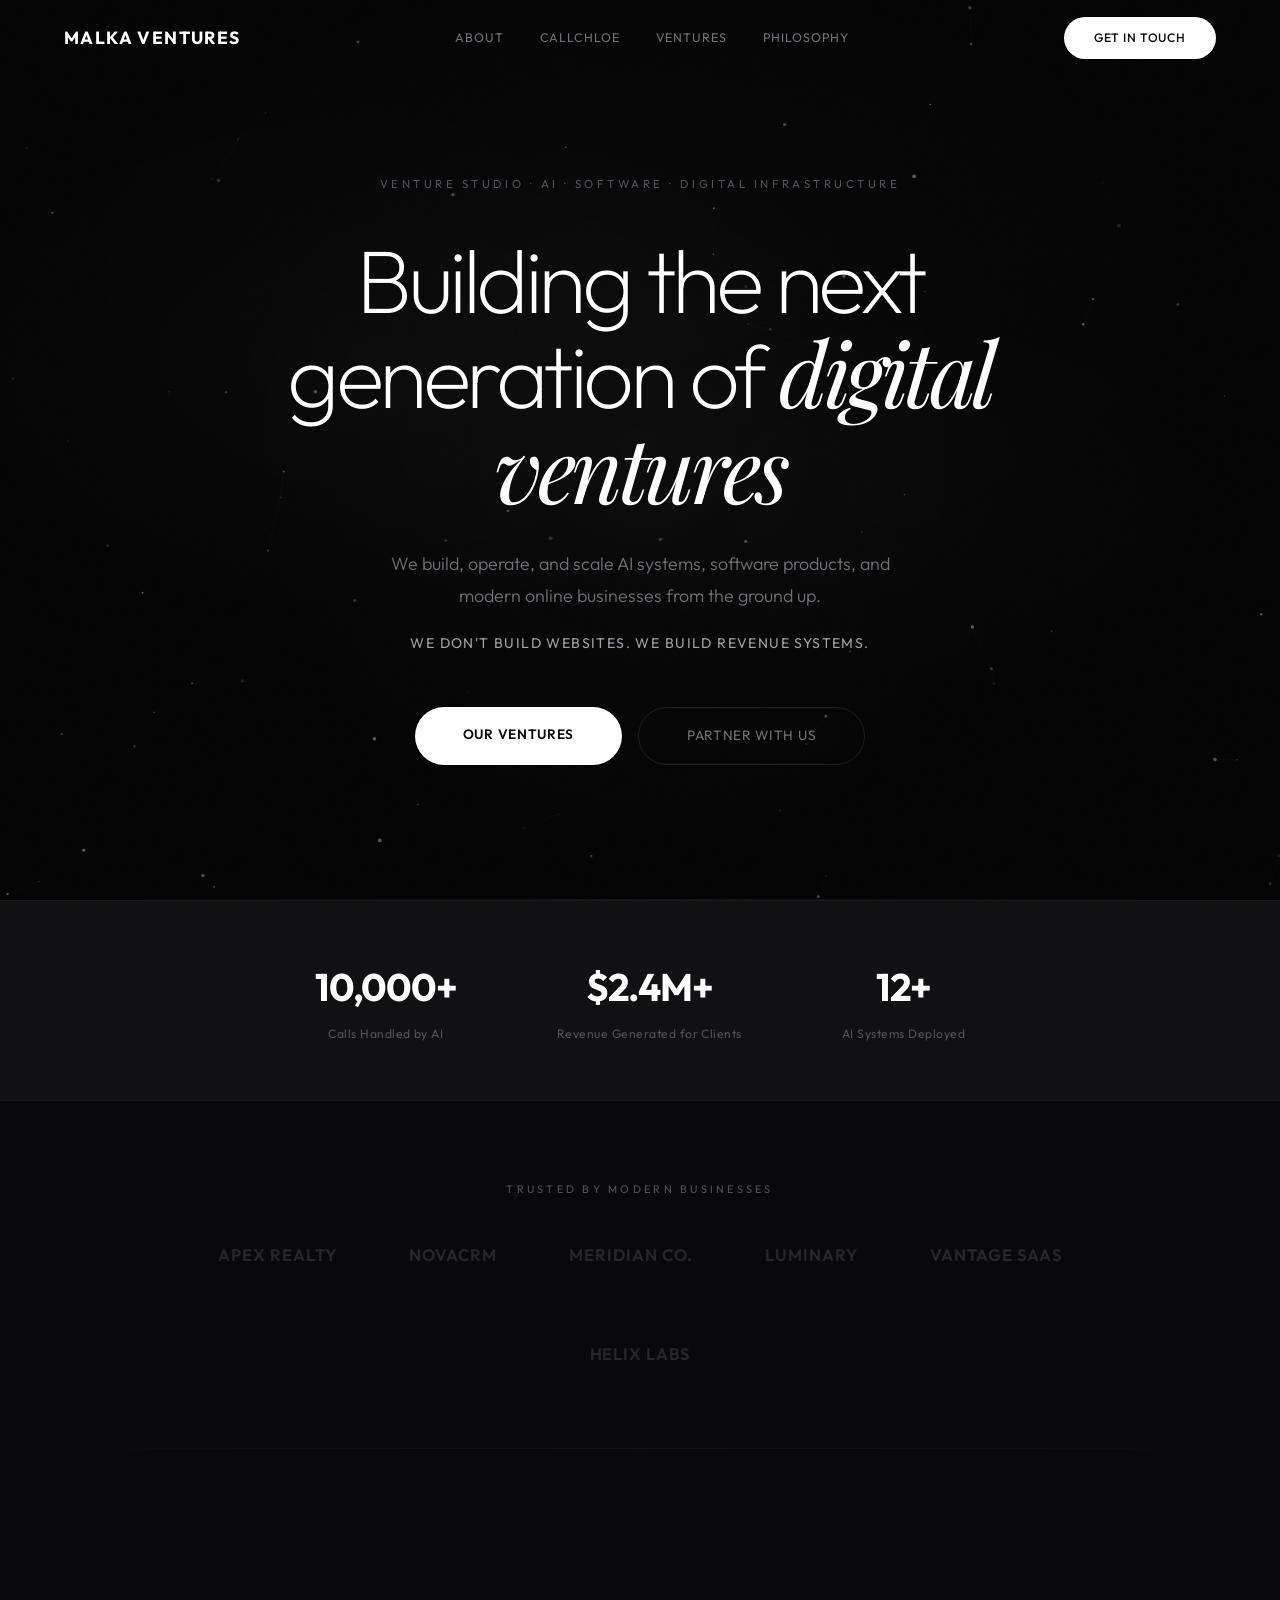
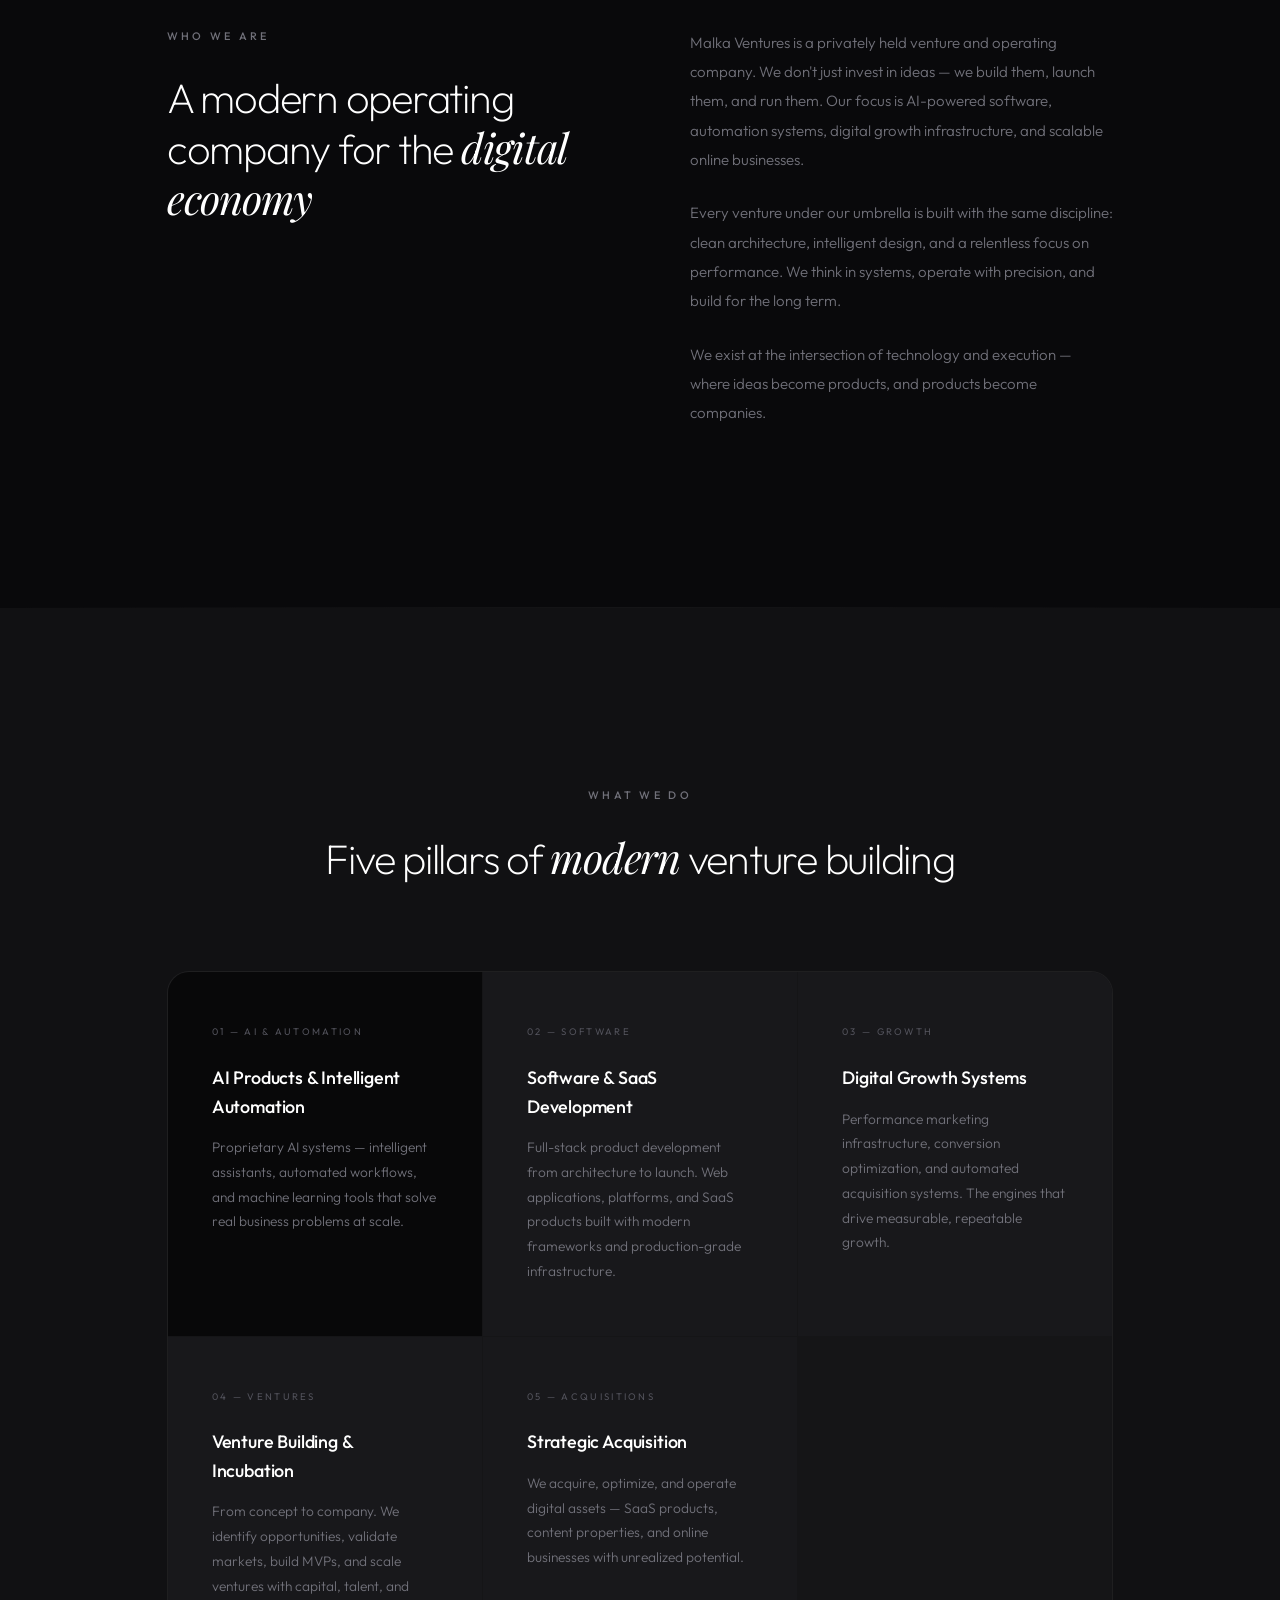
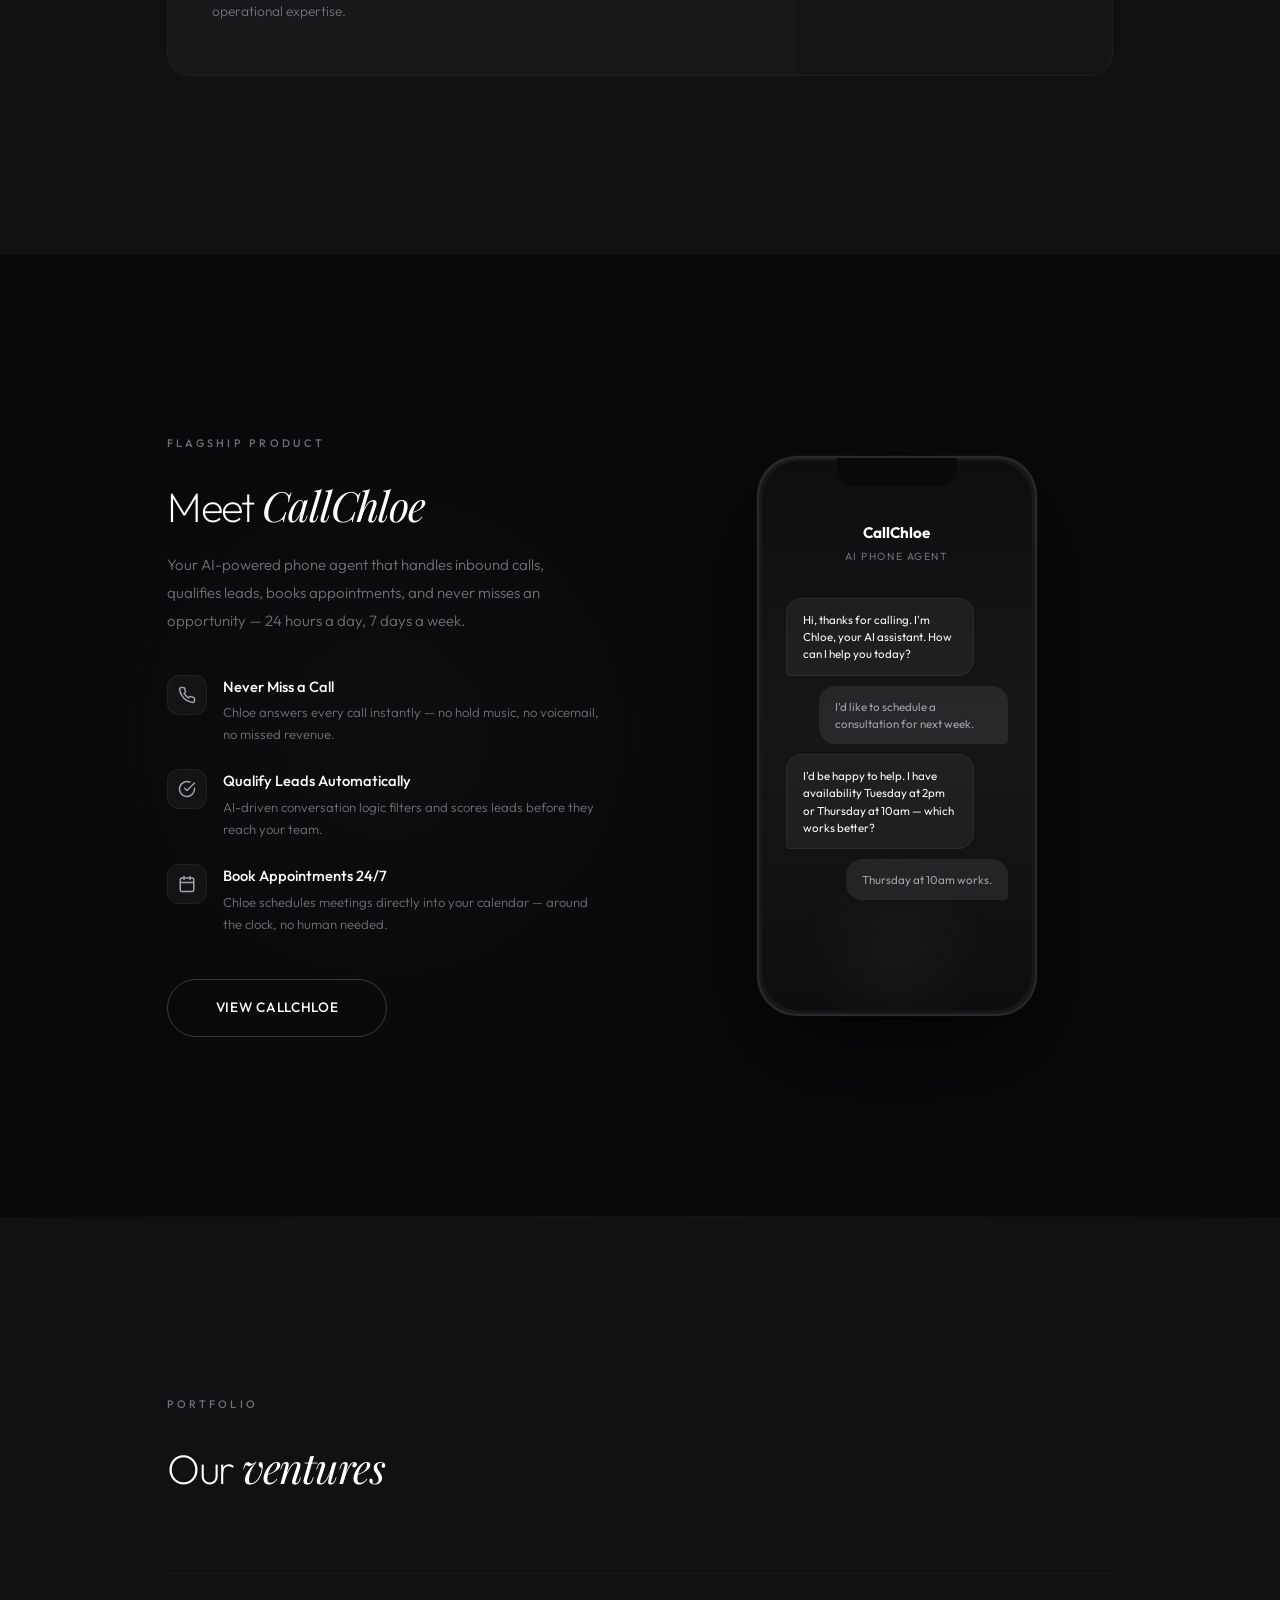
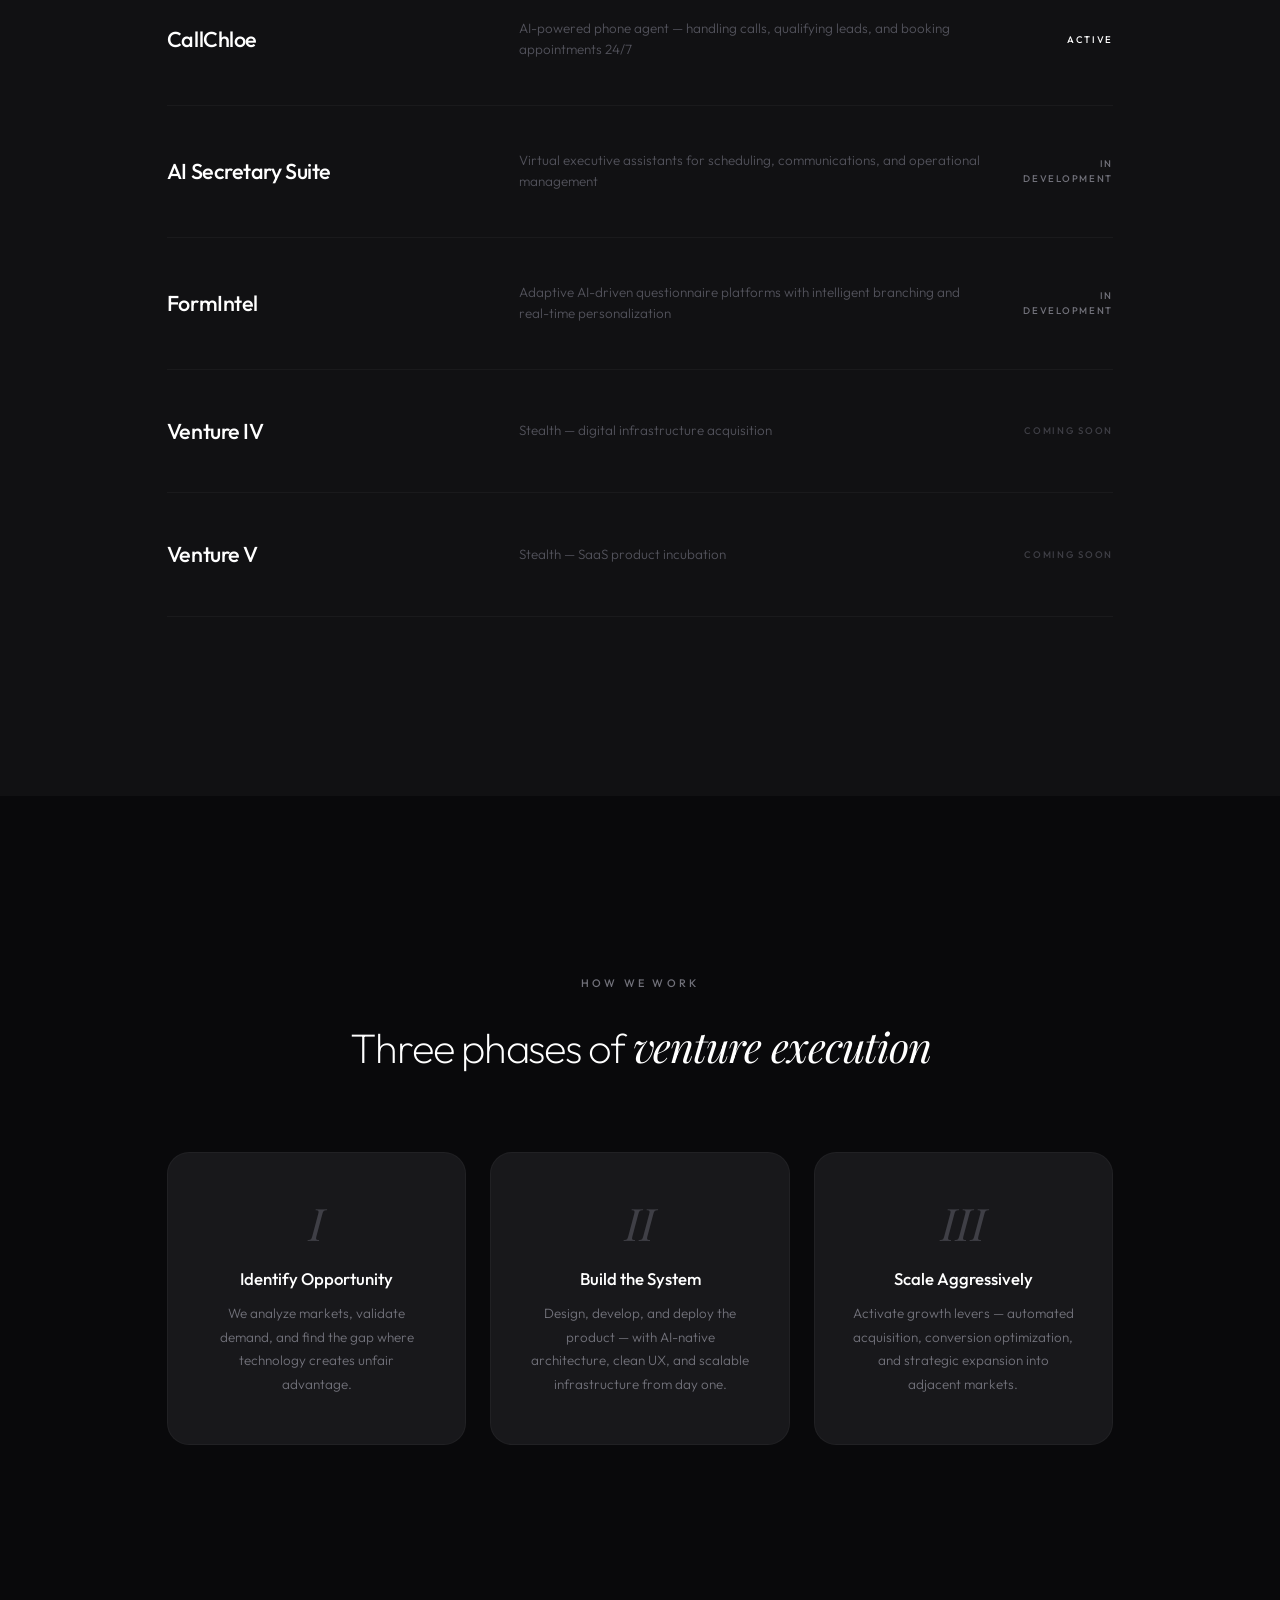
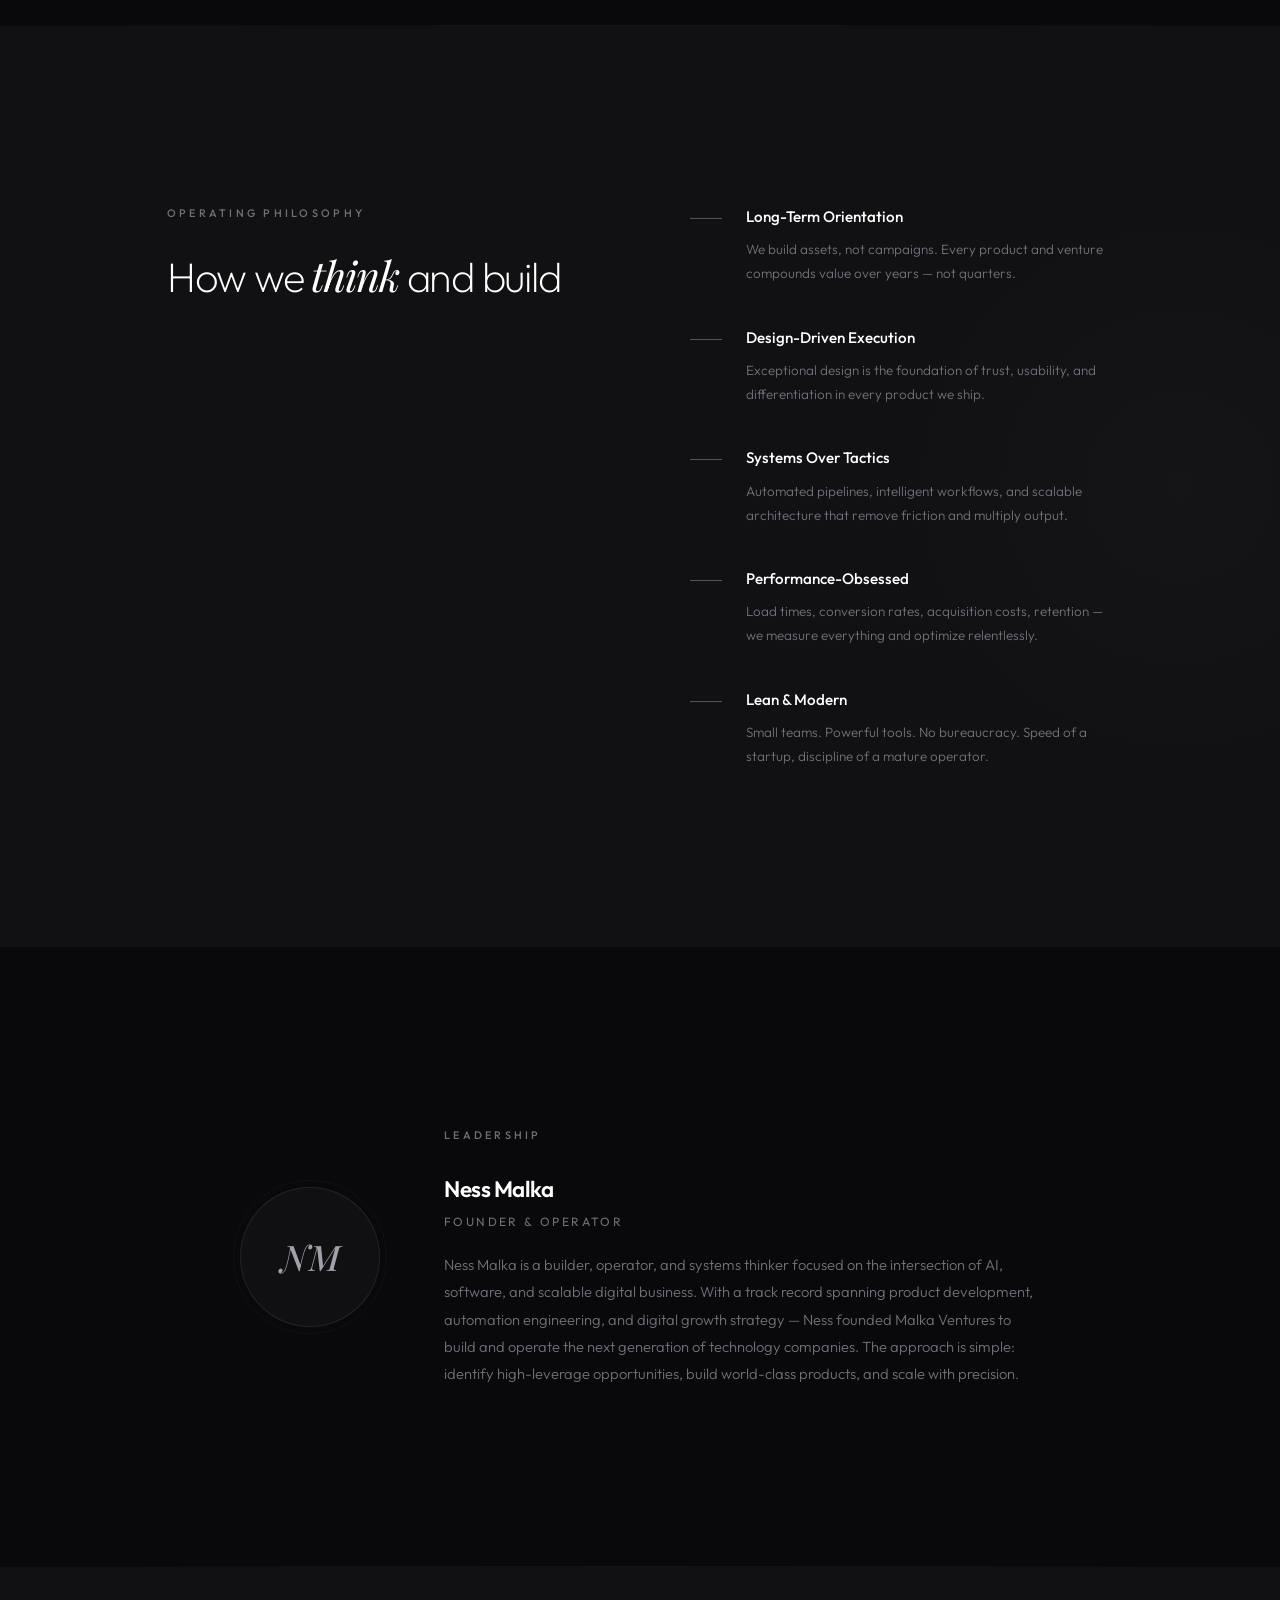
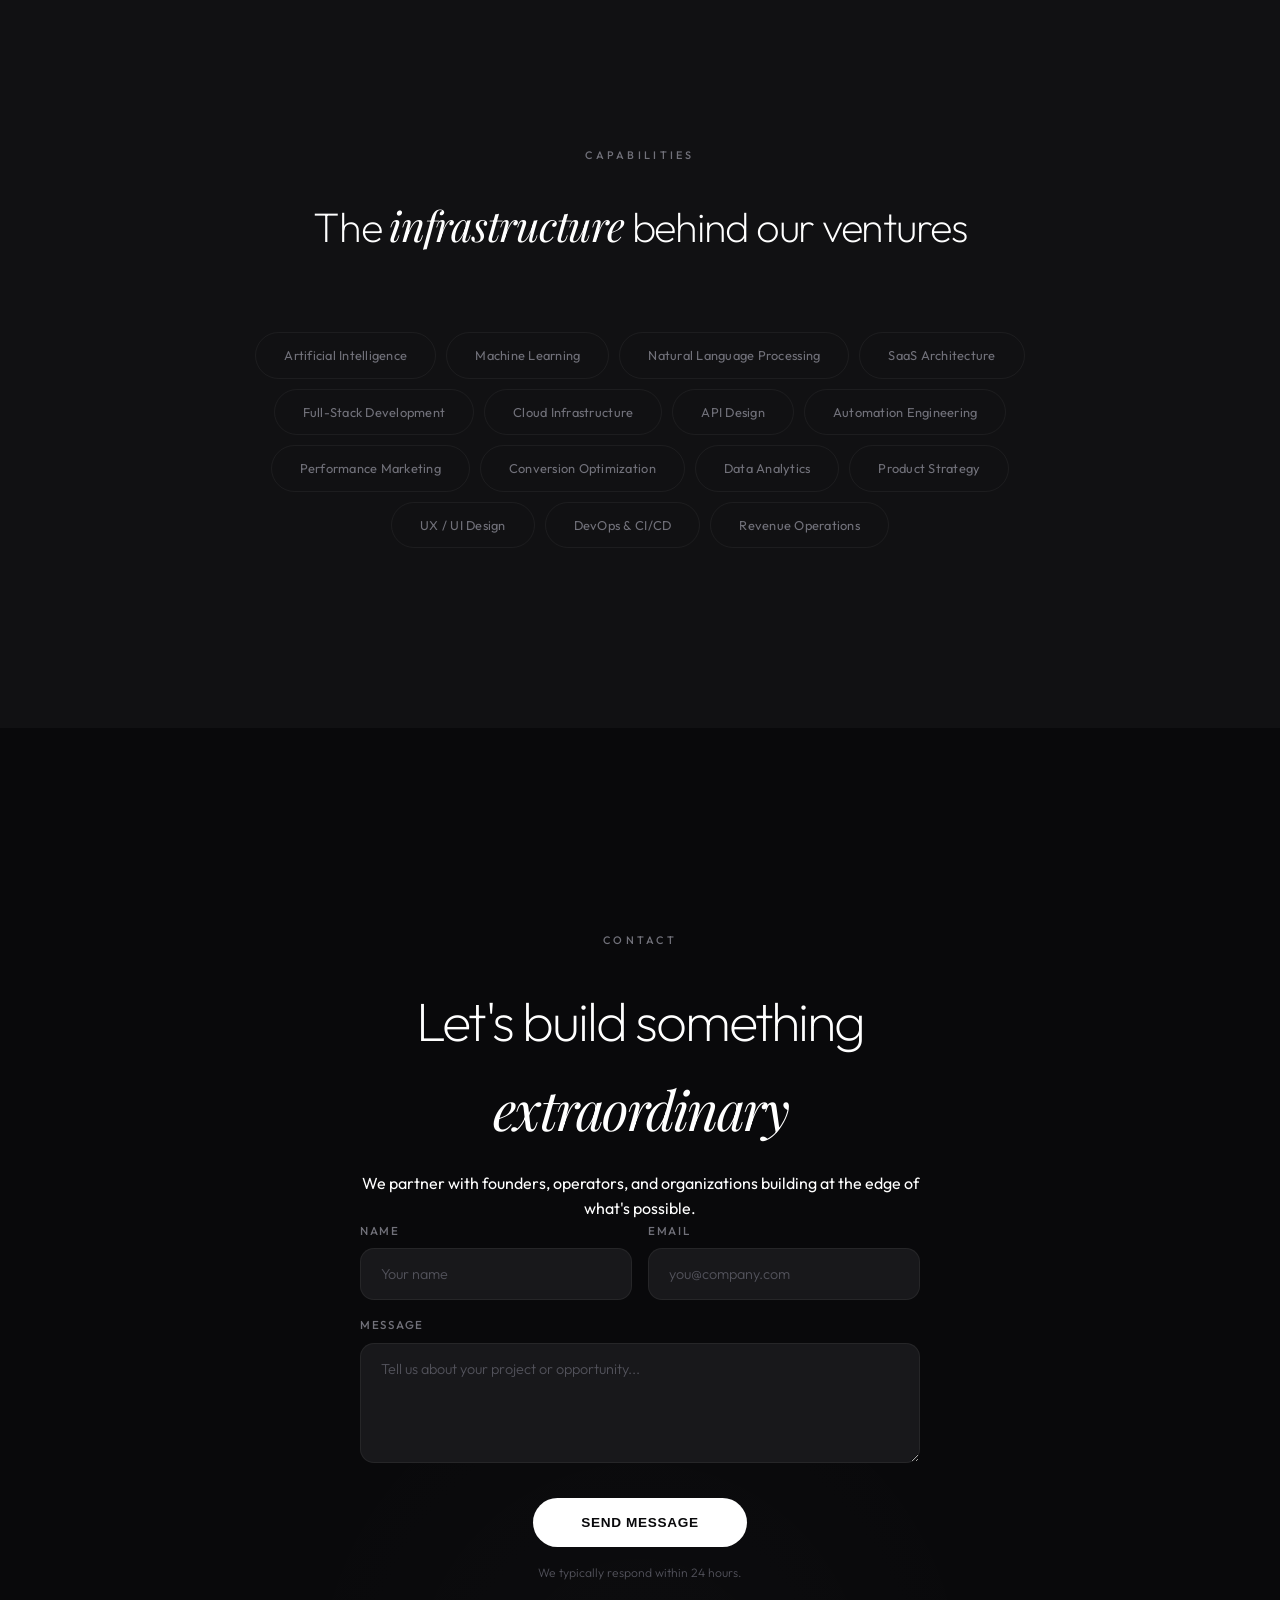
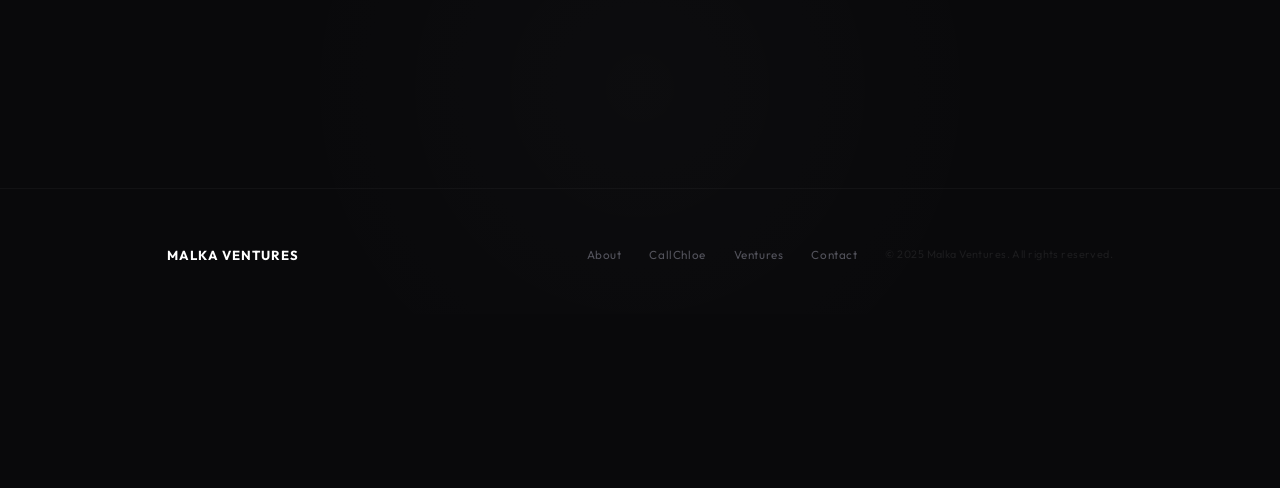
==== index.html @ c4dfe661 "add AI/Automation card background image" ====
<!DOCTYPE html>
<html lang="en">
<head>
<meta charset="UTF-8">
<meta name="viewport" content="width=device-width, initial-scale=1.0">
<title>Malka Ventures — Building the Future of Digital Business</title>
<meta name="description" content="Malka Ventures builds, operates, and scales AI systems, software products, and modern digital ventures.">
<link rel="preconnect" href="https://fonts.googleapis.com">
<link rel="preconnect" href="https://fonts.gstatic.com" crossorigin>
<link href="https://fonts.googleapis.com/css2?family=Outfit:wght@200;300;400;500;600;700;800&family=Playfair+Display:ital,wght@0,400;0,500;0,600;0,700;1,400;1,500&display=swap" rel="stylesheet">
<style>
*,*::before,*::after{margin:0;padding:0;box-sizing:border-box}
:root{
  --white:#ffffff;--off:#f7f7f8;--gray1:#e4e4e7;--gray2:#a1a1aa;
  --gray3:#71717a;--gray4:#52525b;--gray5:#3f3f46;--gray6:#27272a;
  --dark:#18181b;--deep:#111113;--black:#09090b;
  --sans:'Outfit',system-ui,sans-serif;--serif:'Playfair Display',Georgia,serif;
  --ease:cubic-bezier(.22,1,.36,1);
}
html{scroll-behavior:smooth;overflow-x:hidden}
body{background:var(--black);color:var(--white);font-family:var(--sans);line-height:1.6;-webkit-font-smoothing:antialiased;overflow-x:hidden}
::selection{background:var(--white);color:var(--black)}
body::after{content:'';position:fixed;inset:0;z-index:9999;pointer-events:none;opacity:.015;mix-blend-mode:overlay;background-image:url("data:image/svg+xml,%3Csvg viewBox='0 0 512 512' xmlns='http://www.w3.org/2000/svg'%3E%3Cfilter id='n'%3E%3CfeTurbulence type='fractalNoise' baseFrequency='.65' numOctaves='5' stitchTiles='stitch'/%3E%3C/filter%3E%3Crect width='100%25' height='100%25' filter='url(%23n)'/%3E%3C/svg%3E");background-size:256px}

/* ═══════════ NAV ═══════════ */
nav{position:fixed;top:0;left:0;right:0;z-index:1000;padding:0 clamp(24px,5vw,80px);height:76px;display:flex;align-items:center;justify-content:space-between;transition:all .5s var(--ease)}
nav.scrolled{background:rgba(9,9,11,.92);backdrop-filter:blur(48px) saturate(1.5);border-bottom:1px solid rgba(255,255,255,.04)}
.nav-logo{font-weight:700;font-size:1.1rem;letter-spacing:.08em;text-transform:uppercase;color:var(--white);text-decoration:none;transition:opacity .3s}
.nav-logo:hover{opacity:.6}
.nav-links{display:flex;align-items:center;gap:36px}
.nav-links a{font-size:.78rem;font-weight:400;letter-spacing:.07em;text-transform:uppercase;color:var(--gray3);text-decoration:none;transition:color .3s}
.nav-links a:hover{color:var(--white)}
.nav-cta{font-size:.76rem;font-weight:500;letter-spacing:.07em;text-transform:uppercase;color:var(--black);background:var(--white);padding:11px 30px;border-radius:100px;text-decoration:none;transition:all .4s var(--ease)}
.nav-cta:hover{background:var(--gray1);transform:translateY(-1px);box-shadow:0 8px 30px rgba(255,255,255,.06)}
@media(max-width:768px){.nav-links{display:none}nav{padding:0 20px;height:64px}}

/* ═══════════ SCROLL REVEAL ═══════════ */
.sr{opacity:0;transform:translateY(52px) scale(.97);transition:opacity .9s var(--ease),transform .9s var(--ease)}
.sr.v{opacity:1;transform:translateY(0) scale(1)}
.sr-d1{transition-delay:.1s}.sr-d2{transition-delay:.2s}.sr-d3{transition-delay:.3s}.sr-d4{transition-delay:.4s}.sr-d5{transition-delay:.5s}

/* ═══════════ SHARED ═══════════ */
.s-label{font-size:.68rem;font-weight:500;letter-spacing:.3em;text-transform:uppercase;color:var(--gray3);margin-bottom:28px}
.s-title{font-weight:200;font-size:clamp(1.7rem,3.4vw,2.6rem);letter-spacing:-.03em;line-height:1.18;color:var(--white)}
.s-title em{font-family:var(--serif);font-style:italic;font-weight:400}
.divider{width:100%;height:1px;background:linear-gradient(90deg,transparent,rgba(255,255,255,.05) 50%,transparent)}
.container{max-width:1100px;margin:0 auto;padding:0 clamp(24px,6vw,80px)}
.bg-deep{background:var(--deep)}

/* ═══════════ BUTTONS ═══════════ */
.btn-w{display:inline-block;padding:17px 48px;border-radius:100px;background:var(--white);color:var(--black);font-size:.85rem;font-weight:600;letter-spacing:.05em;text-transform:uppercase;text-decoration:none;border:none;cursor:pointer;transition:all .4s var(--ease)}
.btn-w:hover{background:var(--gray1);transform:translateY(-2px);box-shadow:0 20px 60px rgba(255,255,255,.07)}
.btn-g{display:inline-block;padding:17px 48px;border-radius:100px;background:transparent;color:var(--gray3);font-size:.85rem;font-weight:400;letter-spacing:.05em;text-transform:uppercase;text-decoration:none;border:1px solid rgba(255,255,255,.1);cursor:pointer;transition:all .4s var(--ease)}
.btn-g:hover{color:var(--white);border-color:rgba(255,255,255,.25)}
.btn-outline{display:inline-block;padding:17px 48px;border-radius:100px;background:transparent;color:var(--white);font-size:.85rem;font-weight:500;letter-spacing:.05em;text-transform:uppercase;text-decoration:none;border:1px solid rgba(255,255,255,.2);cursor:pointer;transition:all .4s var(--ease)}
.btn-outline:hover{background:var(--white);color:var(--black);transform:translateY(-2px);box-shadow:0 20px 60px rgba(255,255,255,.07)}

/* ═══════════════════════════════════════
   HERO — UPGRADED WITH CANVAS PARTICLES
   ═══════════════════════════════════════ */
.hero{min-height:100vh;display:flex;flex-direction:column;align-items:center;justify-content:center;text-align:center;padding:140px clamp(24px,8vw,120px) 100px;position:relative;overflow:hidden;background:url('https://v3b.fal.media/files/b/0a92be6c/cvcpPqvMQaG1AcqAIWTQj_03qekLjo.png') center/cover no-repeat}
.hero::before{content:'';position:absolute;inset:0;background:rgba(0,0,0,.55);z-index:0}

/* Particle canvas */
#hero-canvas{position:absolute;inset:0;z-index:0;pointer-events:none}

/* Mesh gradient overlay — slow breathing */
.hero-mesh{
  position:absolute;inset:0;z-index:1;pointer-events:none;
  background:
    radial-gradient(ellipse 60% 50% at 30% 40%,rgba(255,255,255,.018),transparent 60%),
    radial-gradient(ellipse 50% 40% at 70% 55%,rgba(255,255,255,.012),transparent 55%),
    radial-gradient(ellipse 80% 60% at 50% 30%,rgba(255,255,255,.008),transparent 70%);
  animation:meshFloat 16s ease-in-out infinite alternate;
}
@keyframes meshFloat{
  0%{opacity:.6;transform:scale(1) translate(0,0)}
  33%{opacity:.9;transform:scale(1.04) translate(10px,-8px)}
  66%{opacity:.7;transform:scale(1.08) translate(-8px,6px)}
  100%{opacity:1;transform:scale(1.06) translate(5px,-12px)}
}

/* Mouse-reactive glow */
.hero-glow{position:absolute;width:900px;height:900px;border-radius:50%;background:radial-gradient(circle,rgba(255,255,255,.025) 0%,transparent 65%);top:50%;left:50%;transform:translate(-50%,-50%);pointer-events:none;z-index:1;animation:breathe 7s ease-in-out infinite}
@keyframes breathe{0%,100%{opacity:.4;transform:translate(-50%,-50%) scale(1)}50%{opacity:.7;transform:translate(-50%,-50%) scale(1.2)}}

/* Geometric rings */
.geo{position:absolute;pointer-events:none;opacity:.025;z-index:1}
.geo-ring{width:450px;height:450px;border-radius:50%;border:1px solid var(--gray4);animation:geoSpin 55s linear infinite}
.geo-ring.sm{width:240px;height:240px;animation-duration:38s;animation-direction:reverse}
@keyframes geoSpin{to{transform:rotate(360deg)}}

/* Horizon line glow */
.hero-horizon{position:absolute;bottom:0;left:0;right:0;height:1px;background:linear-gradient(90deg,transparent 5%,rgba(255,255,255,.04) 30%,rgba(255,255,255,.06) 50%,rgba(255,255,255,.04) 70%,transparent 95%);z-index:2}

/* Content z-index */
.hero-content{position:relative;z-index:3;display:flex;flex-direction:column;align-items:center}

.hero-eyebrow{font-size:.72rem;font-weight:400;letter-spacing:.3em;text-transform:uppercase;color:var(--gray4);margin-bottom:40px;opacity:0;animation:fadeUp 1s var(--ease) .2s forwards}
.hero h1{font-weight:200;font-size:clamp(2.6rem,7vw,5.8rem);letter-spacing:-.05em;line-height:1.02;max-width:920px;color:var(--white);opacity:0;animation:fadeUp 1.2s var(--ease) .4s forwards}
.hero h1 em{font-family:var(--serif);font-style:italic;font-weight:400}
.hero-sub{font-size:clamp(.95rem,1.5vw,1.12rem);font-weight:300;color:var(--gray3);max-width:520px;margin:32px auto 0;line-height:1.8;opacity:0;animation:fadeUp 1s var(--ease) .7s forwards}
.hero-sub2{font-size:clamp(.78rem,1.1vw,.88rem);font-weight:400;letter-spacing:.1em;text-transform:uppercase;color:var(--gray2);margin-top:20px;opacity:0;animation:fadeUp 1s var(--ease) .9s forwards}
.hero-cta-row{display:flex;gap:16px;margin-top:52px;flex-wrap:wrap;justify-content:center;opacity:0;animation:fadeUp 1s var(--ease) 1.1s forwards}
@keyframes fadeUp{from{opacity:0;transform:translateY(30px)}to{opacity:1;transform:translateY(0)}}

/* ═══════════ METRICS ═══════════ */
.metrics{padding:56px 0;border-top:1px solid rgba(255,255,255,.04);border-bottom:1px solid rgba(255,255,255,.04);background:var(--deep)}
.metrics-inner{display:flex;justify-content:center;gap:clamp(40px,8vw,100px);flex-wrap:wrap}
.metric{text-align:center}
.metric-num{font-weight:700;font-size:clamp(1.8rem,3vw,2.6rem);letter-spacing:-.03em;color:var(--white)}
.metric-label{font-size:.76rem;color:var(--gray4);margin-top:6px;font-weight:400;letter-spacing:.04em}

/* ═══════════ SOCIAL PROOF ═══════════ */
.proof{padding:80px 0;text-align:center}
.proof-label{font-size:.68rem;font-weight:400;letter-spacing:.3em;text-transform:uppercase;color:var(--gray4);margin-bottom:44px}
.proof-logos{display:flex;justify-content:center;align-items:center;gap:clamp(32px,6vw,72px);flex-wrap:wrap;opacity:.2}
.proof-logo{font-weight:600;font-size:clamp(.85rem,1.3vw,1.05rem);letter-spacing:.06em;text-transform:uppercase;color:var(--gray2);transition:opacity .3s}
.proof-logo:hover{opacity:.5}

/* ═══════════ ABOUT ═══════════ */
.about{padding:clamp(100px,14vw,180px) 0}
.about-inner{display:grid;grid-template-columns:1fr 1fr;gap:100px;align-items:start}
.about-text{color:var(--gray3);font-size:.94rem;line-height:1.95;font-weight:300}
.about-text p+p{margin-top:24px}
@media(max-width:768px){.about-inner{grid-template-columns:1fr;gap:40px}}

/* ═══════════ WHAT WE DO ═══════════ */
.wwd{padding:clamp(100px,14vw,180px) 0}
.wwd-head{text-align:center;margin-bottom:88px}
.wwd-grid{display:grid;grid-template-columns:repeat(auto-fit,minmax(300px,1fr));gap:1px;background:rgba(255,255,255,.02);border-radius:22px;overflow:hidden;border:1px solid rgba(255,255,255,.04)}
.wwd-card{background:var(--dark);padding:52px 44px;transition:all .5s var(--ease);position:relative;overflow:hidden}
.wwd-ai{background:url('https://v3b.fal.media/files/b/0a92be7b/EJEn7eYVL0uyXOls_D3R0_1SjpLGpF.png') center/cover no-repeat}
.wwd-ai::before{content:'';position:absolute;inset:0;background:rgba(0,0,0,.6);z-index:0}
.wwd-card::after{content:'';position:absolute;top:-50%;left:-50%;width:200%;height:200%;background:radial-gradient(circle,rgba(255,255,255,.02),transparent 60%);opacity:0;transition:opacity .6s;pointer-events:none}
.wwd-card:hover{background:rgba(39,39,42,.8)}
.wwd-card:hover::after{opacity:1}
.wwd-num{font-size:.6rem;font-weight:400;letter-spacing:.24em;color:var(--gray4);text-transform:uppercase;margin-bottom:24px;position:relative;z-index:1}
.wwd-card h3{font-weight:500;font-size:1.12rem;letter-spacing:-.01em;margin-bottom:14px;color:var(--white);position:relative;z-index:1}
.wwd-card p{font-size:.86rem;color:var(--gray3);line-height:1.8;font-weight:300;position:relative;z-index:1}

/* ═══════════ CALLCHLOE ═══════════ */
.chloe{padding:clamp(100px,14vw,180px) 0;position:relative;overflow:hidden}
.chloe-glow{position:absolute;width:800px;height:800px;border-radius:50%;background:radial-gradient(circle,rgba(255,255,255,.02),transparent 65%);top:50%;left:30%;transform:translate(-50%,-50%);pointer-events:none}
.chloe-inner{display:grid;grid-template-columns:1fr 1fr;gap:80px;align-items:center}
.chloe-desc{color:var(--gray3);font-size:.94rem;line-height:1.85;font-weight:300;margin-bottom:40px}
.chloe-benefits{display:flex;flex-direction:column;gap:24px;margin-bottom:44px}
.benefit{display:flex;align-items:flex-start;gap:16px}
.benefit-icon{width:40px;height:40px;border-radius:12px;background:rgba(255,255,255,.04);border:1px solid rgba(255,255,255,.06);display:flex;align-items:center;justify-content:center;flex-shrink:0}
.benefit-icon svg{width:18px;height:18px;stroke:var(--gray2);fill:none;stroke-width:2;stroke-linecap:round;stroke-linejoin:round}
.benefit h4{font-weight:500;font-size:.92rem;color:var(--white);margin-bottom:4px}
.benefit p{font-size:.82rem;color:var(--gray3);font-weight:300;line-height:1.65}

.chloe-mockup{position:relative;display:flex;justify-content:center;z-index:1}
.phone-frame{width:280px;height:560px;border-radius:40px;border:2px solid rgba(255,255,255,.08);background:var(--dark);position:relative;overflow:hidden;box-shadow:0 40px 100px rgba(0,0,0,.6),0 0 0 1px rgba(255,255,255,.03),inset 0 1px 0 rgba(255,255,255,.04)}
.phone-notch{position:absolute;top:0;left:50%;transform:translateX(-50%);width:120px;height:28px;background:var(--black);border-radius:0 0 18px 18px;z-index:10}
.phone-screen{position:absolute;inset:3px;border-radius:38px;background:linear-gradient(180deg,#0e0e11 0%,#161619 50%,#0e0e11 100%);display:flex;flex-direction:column;align-items:center;padding:60px 24px 24px;overflow:hidden}
.phone-header{font-weight:700;font-size:.95rem;color:var(--white);margin-bottom:4px}
.phone-sub{font-size:.65rem;color:var(--gray3);letter-spacing:.15em;text-transform:uppercase;margin-bottom:32px}
.phone-chat{width:100%;display:flex;flex-direction:column;gap:10px}
.chat-bubble{padding:12px 16px;border-radius:16px;font-size:.72rem;line-height:1.5;max-width:85%;animation:chatIn .6s var(--ease) both}
.chat-bubble.ai{background:rgba(255,255,255,.05);border:1px solid rgba(255,255,255,.06);color:var(--off);align-self:flex-start;border-bottom-left-radius:4px}
.chat-bubble.user{background:rgba(255,255,255,.08);color:var(--gray2);align-self:flex-end;border-bottom-right-radius:4px}
.chat-bubble:nth-child(2){animation-delay:.3s}.chat-bubble:nth-child(3){animation-delay:.6s}.chat-bubble:nth-child(4){animation-delay:.9s}
@keyframes chatIn{from{opacity:0;transform:translateY(8px)}to{opacity:1;transform:translateY(0)}}
.phone-glow{position:absolute;bottom:-40px;left:50%;transform:translateX(-50%);width:200px;height:200px;border-radius:50%;background:radial-gradient(circle,rgba(255,255,255,.03),transparent 70%);pointer-events:none}
@media(max-width:768px){.chloe-inner{grid-template-columns:1fr;gap:60px;text-align:center}.chloe-mockup{order:-1}.benefit{text-align:left}}

/* ═══════════ VENTURES ═══════════ */
.ventures{padding:clamp(100px,14vw,180px) 0}
.ventures-head{margin-bottom:80px}
.venture-item{display:grid;grid-template-columns:1fr 1.4fr 100px;align-items:center;padding:44px 0;border-bottom:1px solid rgba(255,255,255,.04);transition:all .5s var(--ease);cursor:default;position:relative}
.venture-item:first-child{border-top:1px solid rgba(255,255,255,.04)}
.venture-item:hover{padding-left:20px}
.venture-name{font-weight:500;font-size:1.35rem;letter-spacing:-.02em;color:var(--white);transition:color .4s}
.venture-item:hover .venture-name{color:var(--gray1)}
.venture-desc{font-size:.84rem;color:var(--gray4);font-weight:300;line-height:1.6;padding-right:20px}
.venture-status{font-size:.6rem;font-weight:500;letter-spacing:.18em;text-transform:uppercase;text-align:right}
.venture-status.active{color:var(--white)}.venture-status.dev{color:var(--gray3)}.venture-status.soon{color:var(--gray5)}
.venture-arrow{position:absolute;right:0;font-size:1.1rem;color:var(--gray2);opacity:0;transition:all .4s var(--ease);transform:translateX(-10px)}
.venture-item:hover .venture-arrow{opacity:1;transform:translateX(0)}
@media(max-width:768px){.venture-item{grid-template-columns:1fr;gap:10px;padding:32px 0}.venture-status{text-align:left}.venture-arrow{display:none}}

/* ═══════════ HOW WE WORK ═══════════ */
.how{padding:clamp(100px,14vw,180px) 0}
.how-head{text-align:center;margin-bottom:80px}
.how-steps{display:grid;grid-template-columns:repeat(3,1fr);gap:24px}
.how-step{background:var(--dark);border:1px solid rgba(255,255,255,.04);border-radius:22px;padding:48px 36px;text-align:center;transition:all .5s var(--ease);position:relative;overflow:hidden}
.how-step::after{content:'';position:absolute;top:-50%;left:-50%;width:200%;height:200%;background:radial-gradient(circle,rgba(255,255,255,.015),transparent 60%);opacity:0;transition:opacity .6s;pointer-events:none}
.how-step:hover{border-color:rgba(255,255,255,.08);transform:translateY(-4px)}
.how-step:hover::after{opacity:1}
.how-num{font-family:var(--serif);font-style:italic;font-weight:400;font-size:2.8rem;color:var(--gray5);line-height:1;margin-bottom:20px;position:relative;z-index:1}
.how-step h3{font-weight:500;font-size:1.05rem;margin-bottom:10px;color:var(--white);position:relative;z-index:1}
.how-step p{font-size:.84rem;color:var(--gray3);font-weight:300;line-height:1.75;position:relative;z-index:1}
@media(max-width:768px){.how-steps{grid-template-columns:1fr}}

/* ═══════════ PHILOSOPHY ═══════════ */
.philosophy{padding:clamp(100px,14vw,180px) 0;position:relative;overflow:hidden}
.philosophy-glow{position:absolute;width:600px;height:600px;border-radius:50%;background:radial-gradient(circle,rgba(255,255,255,.015),transparent 70%);top:50%;right:-200px;transform:translateY(-50%);pointer-events:none}
.philosophy-inner{display:grid;grid-template-columns:1fr 1fr;gap:100px;align-items:start}
.philo-list{display:flex;flex-direction:column;gap:40px}
.philo-item{display:flex;gap:24px;align-items:flex-start}
.philo-marker{width:32px;height:1px;background:var(--gray4);margin-top:13px;flex-shrink:0;transition:width .4s var(--ease),background .4s}
.philo-item:hover .philo-marker{width:56px;background:var(--white)}
.philo-item h4{font-weight:500;font-size:.95rem;margin-bottom:8px;color:var(--white)}
.philo-item p{font-size:.84rem;color:var(--gray3);font-weight:300;line-height:1.8}
@media(max-width:768px){.philosophy-inner{grid-template-columns:1fr;gap:48px}}

/* ═══════════ FOUNDER ═══════════ */
.founder{padding:clamp(100px,14vw,180px) 0}
.founder-inner{display:grid;grid-template-columns:auto 1fr;gap:64px;align-items:center;max-width:800px;margin:0 auto}
.founder-avatar{width:140px;height:140px;border-radius:50%;background:rgba(255,255,255,.03);border:1px solid rgba(255,255,255,.08);display:flex;align-items:center;justify-content:center;position:relative}
.founder-avatar::after{content:'';position:absolute;inset:-8px;border-radius:50%;border:1px solid rgba(255,255,255,.03)}
.founder-initials{font-family:var(--serif);font-style:italic;font-weight:500;font-size:2.2rem;color:var(--gray2)}
.founder-name{font-weight:600;font-size:1.4rem;letter-spacing:-.02em;margin-bottom:4px}
.founder-title{font-size:.75rem;font-weight:400;letter-spacing:.2em;text-transform:uppercase;color:var(--gray3);margin-bottom:20px}
.founder-bio{color:var(--gray3);font-size:.92rem;line-height:1.85;font-weight:300}
@media(max-width:768px){.founder-inner{grid-template-columns:1fr;text-align:center;gap:32px}.founder-avatar{margin:0 auto}}

/* ═══════════ CAPABILITIES ═══════════ */
.capabilities{padding:clamp(100px,14vw,180px) 0}
.cap-inner{text-align:center}
.cap-title{font-weight:200;font-size:clamp(1.7rem,3.4vw,2.6rem);letter-spacing:-.03em;color:var(--white);margin-bottom:72px}
.cap-title em{font-family:var(--serif);font-style:italic;font-weight:400}
.cap-row{display:flex;flex-wrap:wrap;justify-content:center;gap:10px;max-width:820px;margin:0 auto}
.cap-tag{padding:12px 28px;border-radius:100px;border:1px solid rgba(255,255,255,.05);font-size:.8rem;font-weight:400;color:var(--gray3);letter-spacing:.02em;transition:all .4s var(--ease);cursor:default}
.cap-tag:hover{border-color:rgba(255,255,255,.15);color:var(--white);background:rgba(255,255,255,.03)}

/* ═══════════ CONTACT ═══════════ */
.contact{padding:clamp(120px,16vw,220px) 0;position:relative}
.contact-glow{position:absolute;width:800px;height:800px;border-radius:50%;background:radial-gradient(circle,rgba(255,255,255,.015),transparent 65%);bottom:-300px;left:50%;transform:translateX(-50%);pointer-events:none}
.contact-inner{max-width:560px;margin:0 auto;text-align:center}
.contact h2{font-weight:200;font-size:clamp(2rem,5vw,3.4rem);letter-spacing:-.04em;color:var(--white);margin-bottom:16px}
.contact h2 em{font-family:var(--serif);font-style:italic;font-weight:400}
.contact-inner>p{font-size:.92rem;color:var(--gray3);font-weight:300;max-width:420px;margin:0 auto 48px;line-height:1.8}
.form-group{margin-bottom:16px;text-align:left}
.form-group label{display:block;font-size:.72rem;font-weight:500;letter-spacing:.15em;text-transform:uppercase;color:var(--gray3);margin-bottom:8px}
.form-group input,.form-group textarea{width:100%;padding:16px 20px;border:1px solid rgba(255,255,255,.06);border-radius:14px;background:var(--dark);color:var(--white);font-family:var(--sans);font-size:.9rem;font-weight:300;outline:none;transition:border-color .3s,box-shadow .3s;resize:vertical}
.form-group input:focus,.form-group textarea:focus{border-color:rgba(255,255,255,.18);box-shadow:0 0 0 3px rgba(255,255,255,.03)}
.form-group input::placeholder,.form-group textarea::placeholder{color:var(--gray4)}
.form-group textarea{min-height:120px}
.form-submit{margin-top:28px}
.form-note{font-size:.76rem;color:var(--gray4);margin-top:16px;font-weight:300}

/* ═══════════ FOOTER ═══════════ */
footer{padding:56px 0 48px;border-top:1px solid rgba(255,255,255,.035)}
.footer-inner{display:flex;justify-content:space-between;align-items:center;flex-wrap:wrap;gap:20px}
.footer-logo{font-weight:700;font-size:.82rem;letter-spacing:.08em;text-transform:uppercase;color:var(--white)}
.footer-right{display:flex;align-items:center;gap:28px}
.footer-right a{font-size:.73rem;color:var(--gray4);text-decoration:none;letter-spacing:.05em;transition:color .3s}
.footer-right a:hover{color:var(--white)}
.footer-copy{font-size:.68rem;color:rgba(255,255,255,.08);letter-spacing:.04em}
@media(max-width:768px){.footer-inner{flex-direction:column;text-align:center}.footer-right{flex-wrap:wrap;justify-content:center}}
</style>
</head>
<body>

<!-- NAV -->
<nav id="nav">
  <a href="#" class="nav-logo">Malka Ventures</a>
  <div class="nav-links">
    <a href="#about">About</a>
    <a href="#chloe">CallChloe</a>
    <a href="#ventures">Ventures</a>
    <a href="#philosophy">Philosophy</a>
  </div>
  <a href="#contact" class="nav-cta">Get in Touch</a>
</nav>

<!-- ═══════════ HERO ═══════════ -->
<section class="hero">
  <!-- Particle canvas -->
  <canvas id="hero-canvas"></canvas>
  <!-- Mesh gradient -->
  <div class="hero-mesh"></div>
  <!-- Mouse glow -->
  <div class="hero-glow" id="heroGlow"></div>
  <!-- Geo rings -->
  <div class="geo geo-ring" style="top:10%;left:5%"></div>
  <div class="geo geo-ring sm" style="bottom:15%;right:7%"></div>
  <!-- Horizon -->
  <div class="hero-horizon"></div>

  <div class="hero-content">
    <p class="hero-eyebrow">Venture Studio &middot; AI &middot; Software &middot; Digital Infrastructure</p>
    <h1>Building the next generation of <em>digital ventures</em></h1>
    <p class="hero-sub">We build, operate, and scale AI systems, software products, and modern online businesses from the ground up.</p>
    <p class="hero-sub2">We don't build websites. We build revenue systems.</p>
    <div class="hero-cta-row">
      <a href="#ventures" class="btn-w">Our Ventures</a>
      <a href="#contact" class="btn-g">Partner With Us</a>
    </div>
  </div>
</section>

<!-- METRICS -->
<section class="metrics">
  <div class="container"><div class="metrics-inner sr">
    <div class="metric"><div class="metric-num">10,000+</div><div class="metric-label">Calls Handled by AI</div></div>
    <div class="metric"><div class="metric-num">$2.4M+</div><div class="metric-label">Revenue Generated for Clients</div></div>
    <div class="metric"><div class="metric-num">12+</div><div class="metric-label">AI Systems Deployed</div></div>
  </div></div>
</section>

<!-- SOCIAL PROOF -->
<section class="proof"><div class="container sr">
  <div class="proof-label">Trusted by modern businesses</div>
  <div class="proof-logos">
    <span class="proof-logo">Apex Realty</span><span class="proof-logo">NovaCRM</span><span class="proof-logo">Meridian Co.</span>
    <span class="proof-logo">Luminary</span><span class="proof-logo">Vantage SaaS</span><span class="proof-logo">Helix Labs</span>
  </div>
</div></section>

<div class="divider"></div>

<!-- ABOUT -->
<section class="about" id="about"><div class="container"><div class="about-inner">
  <div class="sr">
    <div class="s-label">Who We Are</div>
    <div class="s-title">A modern operating company for the <em>digital economy</em></div>
  </div>
  <div class="about-text sr sr-d2">
    <p>Malka Ventures is a privately held venture and operating company. We don't just invest in ideas — we build them, launch them, and run them. Our focus is AI-powered software, automation systems, digital growth infrastructure, and scalable online businesses.</p>
    <p>Every venture under our umbrella is built with the same discipline: clean architecture, intelligent design, and a relentless focus on performance. We think in systems, operate with precision, and build for the long term.</p>
    <p>We exist at the intersection of technology and execution — where ideas become products, and products become companies.</p>
  </div>
</div></div></section>

<div class="divider"></div>

<!-- WHAT WE DO -->
<section class="wwd bg-deep"><div class="container">
  <div class="wwd-head sr"><div class="s-label">What We Do</div><div class="s-title">Five pillars of <em>modern</em> venture building</div></div>
  <div class="wwd-grid">
    <div class="wwd-card wwd-ai sr sr-d1"><div class="wwd-num">01 — AI &amp; Automation</div><h3>AI Products &amp; Intelligent Automation</h3><p>Proprietary AI systems — intelligent assistants, automated workflows, and machine learning tools that solve real business problems at scale.</p></div>
    <div class="wwd-card sr sr-d2"><div class="wwd-num">02 — Software</div><h3>Software &amp; SaaS Development</h3><p>Full-stack product development from architecture to launch. Web applications, platforms, and SaaS products built with modern frameworks and production-grade infrastructure.</p></div>
    <div class="wwd-card sr sr-d3"><div class="wwd-num">03 — Growth</div><h3>Digital Growth Systems</h3><p>Performance marketing infrastructure, conversion optimization, and automated acquisition systems. The engines that drive measurable, repeatable growth.</p></div>
    <div class="wwd-card sr sr-d1"><div class="wwd-num">04 — Ventures</div><h3>Venture Building &amp; Incubation</h3><p>From concept to company. We identify opportunities, validate markets, build MVPs, and scale ventures with capital, talent, and operational expertise.</p></div>
    <div class="wwd-card sr sr-d2"><div class="wwd-num">05 — Acquisitions</div><h3>Strategic Acquisition</h3><p>We acquire, optimize, and operate digital assets — SaaS products, content properties, and online businesses with unrealized potential.</p></div>
  </div>
</div></section>

<!-- CALLCHLOE -->
<section class="chloe" id="chloe">
  <div class="chloe-glow"></div>
  <div class="container"><div class="chloe-inner">
    <div class="chloe-content sr">
      <div class="s-label">Flagship Product</div>
      <div class="s-title" style="margin-bottom:20px">Meet <em>CallChloe</em></div>
      <p class="chloe-desc">Your AI-powered phone agent that handles inbound calls, qualifies leads, books appointments, and never misses an opportunity — 24 hours a day, 7 days a week.</p>
      <div class="chloe-benefits">
        <div class="benefit"><div class="benefit-icon"><svg viewBox="0 0 24 24"><path d="M22 16.92v3a2 2 0 01-2.18 2 19.79 19.79 0 01-8.63-3.07 19.5 19.5 0 01-6-6A19.79 19.79 0 012.12 4.18 2 2 0 014.11 2h3a2 2 0 012 1.72c.127.96.361 1.903.7 2.81a2 2 0 01-.45 2.11L8.09 9.91a16 16 0 006 6l1.27-1.27a2 2 0 012.11-.45c.907.339 1.85.573 2.81.7A2 2 0 0122 16.92z"/></svg></div><div><h4>Never Miss a Call</h4><p>Chloe answers every call instantly — no hold music, no voicemail, no missed revenue.</p></div></div>
        <div class="benefit"><div class="benefit-icon"><svg viewBox="0 0 24 24"><path d="M22 11.08V12a10 10 0 11-5.93-9.14"/><polyline points="22 4 12 14.01 9 11.01"/></svg></div><div><h4>Qualify Leads Automatically</h4><p>AI-driven conversation logic filters and scores leads before they reach your team.</p></div></div>
        <div class="benefit"><div class="benefit-icon"><svg viewBox="0 0 24 24"><rect x="3" y="4" width="18" height="18" rx="2" ry="2"/><line x1="16" y1="2" x2="16" y2="6"/><line x1="8" y1="2" x2="8" y2="6"/><line x1="3" y1="10" x2="21" y2="10"/></svg></div><div><h4>Book Appointments 24/7</h4><p>Chloe schedules meetings directly into your calendar — around the clock, no human needed.</p></div></div>
      </div>
      <a href="#" class="btn-outline">View CallChloe</a>
    </div>
    <div class="chloe-mockup sr sr-d3">
      <div class="phone-frame"><div class="phone-notch"></div>
        <div class="phone-screen">
          <div class="phone-header">CallChloe</div>
          <div class="phone-sub">AI Phone Agent</div>
          <div class="phone-chat">
            <div class="chat-bubble ai">Hi, thanks for calling. I'm Chloe, your AI assistant. How can I help you today?</div>
            <div class="chat-bubble user">I'd like to schedule a consultation for next week.</div>
            <div class="chat-bubble ai">I'd be happy to help. I have availability Tuesday at 2pm or Thursday at 10am — which works better?</div>
            <div class="chat-bubble user">Thursday at 10am works.</div>
          </div>
          <div class="phone-glow"></div>
        </div>
      </div>
    </div>
  </div></div>
</section>

<div class="divider"></div>

<!-- VENTURES -->
<section class="ventures bg-deep" id="ventures"><div class="container">
  <div class="ventures-head sr"><div class="s-label">Portfolio</div><div class="s-title">Our <em>ventures</em></div></div>
  <div>
    <div class="venture-item sr sr-d1"><div class="venture-name">CallChloe</div><div class="venture-desc">AI-powered phone agent — handling calls, qualifying leads, and booking appointments 24/7</div><div class="venture-status active">Active</div><span class="venture-arrow">&rarr;</span></div>
    <div class="venture-item sr sr-d2"><div class="venture-name">AI Secretary Suite</div><div class="venture-desc">Virtual executive assistants for scheduling, communications, and operational management</div><div class="venture-status dev">In Development</div><span class="venture-arrow">&rarr;</span></div>
    <div class="venture-item sr sr-d3"><div class="venture-name">FormIntel</div><div class="venture-desc">Adaptive AI-driven questionnaire platforms with intelligent branching and real-time personalization</div><div class="venture-status dev">In Development</div><span class="venture-arrow">&rarr;</span></div>
    <div class="venture-item sr sr-d4"><div class="venture-name">Venture IV</div><div class="venture-desc">Stealth — digital infrastructure acquisition</div><div class="venture-status soon">Coming Soon</div><span class="venture-arrow">&rarr;</span></div>
    <div class="venture-item sr sr-d5"><div class="venture-name">Venture V</div><div class="venture-desc">Stealth — SaaS product incubation</div><div class="venture-status soon">Coming Soon</div><span class="venture-arrow">&rarr;</span></div>
  </div>
</div></section>

<!-- HOW WE WORK -->
<section class="how"><div class="container">
  <div class="how-head sr"><div class="s-label">How We Work</div><div class="s-title">Three phases of <em>venture execution</em></div></div>
  <div class="how-steps">
    <div class="how-step sr sr-d1"><div class="how-num">I</div><h3>Identify Opportunity</h3><p>We analyze markets, validate demand, and find the gap where technology creates unfair advantage.</p></div>
    <div class="how-step sr sr-d2"><div class="how-num">II</div><h3>Build the System</h3><p>Design, develop, and deploy the product — with AI-native architecture, clean UX, and scalable infrastructure from day one.</p></div>
    <div class="how-step sr sr-d3"><div class="how-num">III</div><h3>Scale Aggressively</h3><p>Activate growth levers — automated acquisition, conversion optimization, and strategic expansion into adjacent markets.</p></div>
  </div>
</div></section>

<div class="divider"></div>

<!-- PHILOSOPHY -->
<section class="philosophy bg-deep" id="philosophy">
  <div class="philosophy-glow"></div>
  <div class="container"><div class="philosophy-inner">
    <div class="sr"><div class="s-label">Operating Philosophy</div><div class="s-title">How we <em>think</em> and build</div></div>
    <div class="philo-list">
      <div class="philo-item sr sr-d1"><div class="philo-marker"></div><div><h4>Long-Term Orientation</h4><p>We build assets, not campaigns. Every product and venture compounds value over years — not quarters.</p></div></div>
      <div class="philo-item sr sr-d2"><div class="philo-marker"></div><div><h4>Design-Driven Execution</h4><p>Exceptional design is the foundation of trust, usability, and differentiation in every product we ship.</p></div></div>
      <div class="philo-item sr sr-d3"><div class="philo-marker"></div><div><h4>Systems Over Tactics</h4><p>Automated pipelines, intelligent workflows, and scalable architecture that remove friction and multiply output.</p></div></div>
      <div class="philo-item sr sr-d4"><div class="philo-marker"></div><div><h4>Performance-Obsessed</h4><p>Load times, conversion rates, acquisition costs, retention — we measure everything and optimize relentlessly.</p></div></div>
      <div class="philo-item sr sr-d5"><div class="philo-marker"></div><div><h4>Lean &amp; Modern</h4><p>Small teams. Powerful tools. No bureaucracy. Speed of a startup, discipline of a mature operator.</p></div></div>
    </div>
  </div></div>
</section>

<!-- FOUNDER -->
<section class="founder"><div class="container">
  <div class="founder-inner sr">
    <div class="founder-avatar"><span class="founder-initials">NM</span></div>
    <div>
      <div class="s-label">Leadership</div>
      <div class="founder-name">Ness Malka</div>
      <div class="founder-title">Founder &amp; Operator</div>
      <p class="founder-bio">Ness Malka is a builder, operator, and systems thinker focused on the intersection of AI, software, and scalable digital business. With a track record spanning product development, automation engineering, and digital growth strategy — Ness founded Malka Ventures to build and operate the next generation of technology companies. The approach is simple: identify high-leverage opportunities, build world-class products, and scale with precision.</p>
    </div>
  </div>
</div></section>

<div class="divider"></div>

<!-- CAPABILITIES -->
<section class="capabilities bg-deep"><div class="container"><div class="cap-inner">
  <div class="s-label sr">Capabilities</div>
  <div class="cap-title sr sr-d1">The <em>infrastructure</em> behind our ventures</div>
  <div class="cap-row sr sr-d2">
    <span class="cap-tag">Artificial Intelligence</span><span class="cap-tag">Machine Learning</span><span class="cap-tag">Natural Language Processing</span><span class="cap-tag">SaaS Architecture</span><span class="cap-tag">Full-Stack Development</span><span class="cap-tag">Cloud Infrastructure</span><span class="cap-tag">API Design</span><span class="cap-tag">Automation Engineering</span><span class="cap-tag">Performance Marketing</span><span class="cap-tag">Conversion Optimization</span><span class="cap-tag">Data Analytics</span><span class="cap-tag">Product Strategy</span><span class="cap-tag">UX / UI Design</span><span class="cap-tag">DevOps &amp; CI/CD</span><span class="cap-tag">Revenue Operations</span>
  </div>
</div></div></section>

<!-- CONTACT -->
<section class="contact" id="contact">
  <div class="contact-glow"></div>
  <div class="container"><div class="contact-inner">
    <div class="sr">
      <div class="s-label" style="text-align:center">Contact</div>
      <h2>Let's build something <em>extraordinary</em></h2>
      <p>We partner with founders, operators, and organizations building at the edge of what's possible.</p>
    </div>
    <form class="sr sr-d2" onsubmit="event.preventDefault();this.innerHTML='<p style=\'text-align:center;color:var(--white);padding:40px 0;font-size:1.05rem;font-weight:300\'>Thank you. We\'ll be in touch shortly.</p>'">
      <div style="display:grid;grid-template-columns:1fr 1fr;gap:16px">
        <div class="form-group"><label>Name</label><input type="text" placeholder="Your name" required></div>
        <div class="form-group"><label>Email</label><input type="email" placeholder="you@company.com" required></div>
      </div>
      <div class="form-group"><label>Message</label><textarea placeholder="Tell us about your project or opportunity..."></textarea></div>
      <div class="form-submit" style="text-align:center"><button type="submit" class="btn-w">Send Message</button></div>
      <div class="form-note" style="text-align:center">We typically respond within 24 hours.</div>
    </form>
  </div></div>
</section>

<!-- FOOTER -->
<footer><div class="container"><div class="footer-inner">
  <div class="footer-logo">Malka Ventures</div>
  <div class="footer-right">
    <a href="#about">About</a><a href="#chloe">CallChloe</a><a href="#ventures">Ventures</a><a href="#contact">Contact</a>
    <span class="footer-copy">&copy; 2025 Malka Ventures. All rights reserved.</span>
  </div>
</div></div></footer>

<!-- ═══════════════════════════════════════
     SCRIPTS
     ═══════════════════════════════════════ -->
<script>
// ═══ PARTICLE CONSTELLATION SYSTEM ═══
(function(){
  const canvas = document.getElementById('hero-canvas');
  const ctx = canvas.getContext('2d');
  let W, H, particles = [], mouse = {x: -1000, y: -1000};
  const PARTICLE_COUNT = 80;
  const CONNECTION_DIST = 150;
  const MOUSE_DIST = 200;

  function resize(){
    const hero = canvas.parentElement;
    W = canvas.width = hero.offsetWidth;
    H = canvas.height = hero.offsetHeight;
  }

  class Particle {
    constructor(){
      this.x = Math.random() * W;
      this.y = Math.random() * H;
      this.vx = (Math.random() - 0.5) * 0.25;
      this.vy = (Math.random() - 0.5) * 0.25;
      this.r = Math.random() * 1.5 + 0.5;
      this.baseAlpha = Math.random() * 0.3 + 0.08;
      this.alpha = this.baseAlpha;
    }
    update(){
      this.x += this.vx;
      this.y += this.vy;
      if(this.x < 0 || this.x > W) this.vx *= -1;
      if(this.y < 0 || this.y > H) this.vy *= -1;

      // Mouse proximity brightening
      const dx = this.x - mouse.x;
      const dy = this.y - mouse.y;
      const dist = Math.sqrt(dx*dx + dy*dy);
      if(dist < MOUSE_DIST){
        const factor = 1 - dist / MOUSE_DIST;
        this.alpha = this.baseAlpha + factor * 0.4;
      } else {
        this.alpha += (this.baseAlpha - this.alpha) * 0.05;
      }
    }
    draw(){
      ctx.beginPath();
      ctx.arc(this.x, this.y, this.r, 0, Math.PI * 2);
      ctx.fillStyle = `rgba(255,255,255,${this.alpha})`;
      ctx.fill();
    }
  }

  function init(){
    resize();
    particles = [];
    for(let i = 0; i < PARTICLE_COUNT; i++){
      particles.push(new Particle());
    }
  }

  function drawConnections(){
    for(let i = 0; i < particles.length; i++){
      for(let j = i + 1; j < particles.length; j++){
        const dx = particles[i].x - particles[j].x;
        const dy = particles[i].y - particles[j].y;
        const dist = Math.sqrt(dx*dx + dy*dy);
        if(dist < CONNECTION_DIST){
          const alpha = (1 - dist / CONNECTION_DIST) * 0.06;
          ctx.beginPath();
          ctx.moveTo(particles[i].x, particles[i].y);
          ctx.lineTo(particles[j].x, particles[j].y);
          ctx.strokeStyle = `rgba(255,255,255,${alpha})`;
          ctx.lineWidth = 0.5;
          ctx.stroke();
        }
      }
    }
  }

  function animate(){
    ctx.clearRect(0, 0, W, H);
    particles.forEach(p => { p.update(); p.draw(); });
    drawConnections();
    requestAnimationFrame(animate);
  }

  window.addEventListener('resize', () => { resize(); });
  canvas.parentElement.addEventListener('mousemove', (e) => {
    const rect = canvas.getBoundingClientRect();
    mouse.x = e.clientX - rect.left;
    mouse.y = e.clientY - rect.top;
  });
  canvas.parentElement.addEventListener('mouseleave', () => {
    mouse.x = -1000;
    mouse.y = -1000;
  });

  init();
  animate();
})();

// ═══ NAV SCROLL ═══
const nav = document.getElementById('nav');
window.addEventListener('scroll', () => {
  nav.classList.toggle('scrolled', window.scrollY > 50);
}, {passive: true});

// ═══ SCROLL REVEAL ═══
const srEls = document.querySelectorAll('.sr');
const srObs = new IntersectionObserver(entries => {
  entries.forEach(e => {
    if(e.isIntersecting){ e.target.classList.add('v'); srObs.unobserve(e.target); }
  });
}, {threshold: .06, rootMargin: '0px 0px -80px 0px'});
srEls.forEach(el => srObs.observe(el));

// ═══ SMOOTH SCROLL ═══
document.querySelectorAll('a[href^="#"]').forEach(a => {
  a.addEventListener('click', e => {
    const t = document.querySelector(a.getAttribute('href'));
    if(t){ e.preventDefault(); t.scrollIntoView({behavior:'smooth', block:'start'}); }
  });
});

// ═══ HERO GLOW FOLLOW ═══
const heroGlow = document.getElementById('heroGlow');
window.addEventListener('mousemove', e => {
  const x = (e.clientX / window.innerWidth - 0.5) * 50;
  const y = (e.clientY / window.innerHeight - 0.5) * 50;
  if(heroGlow) heroGlow.style.transform = `translate(calc(-50% + ${x}px), calc(-50% + ${y}px))`;
}, {passive: true});
</script>

</body>
</html>
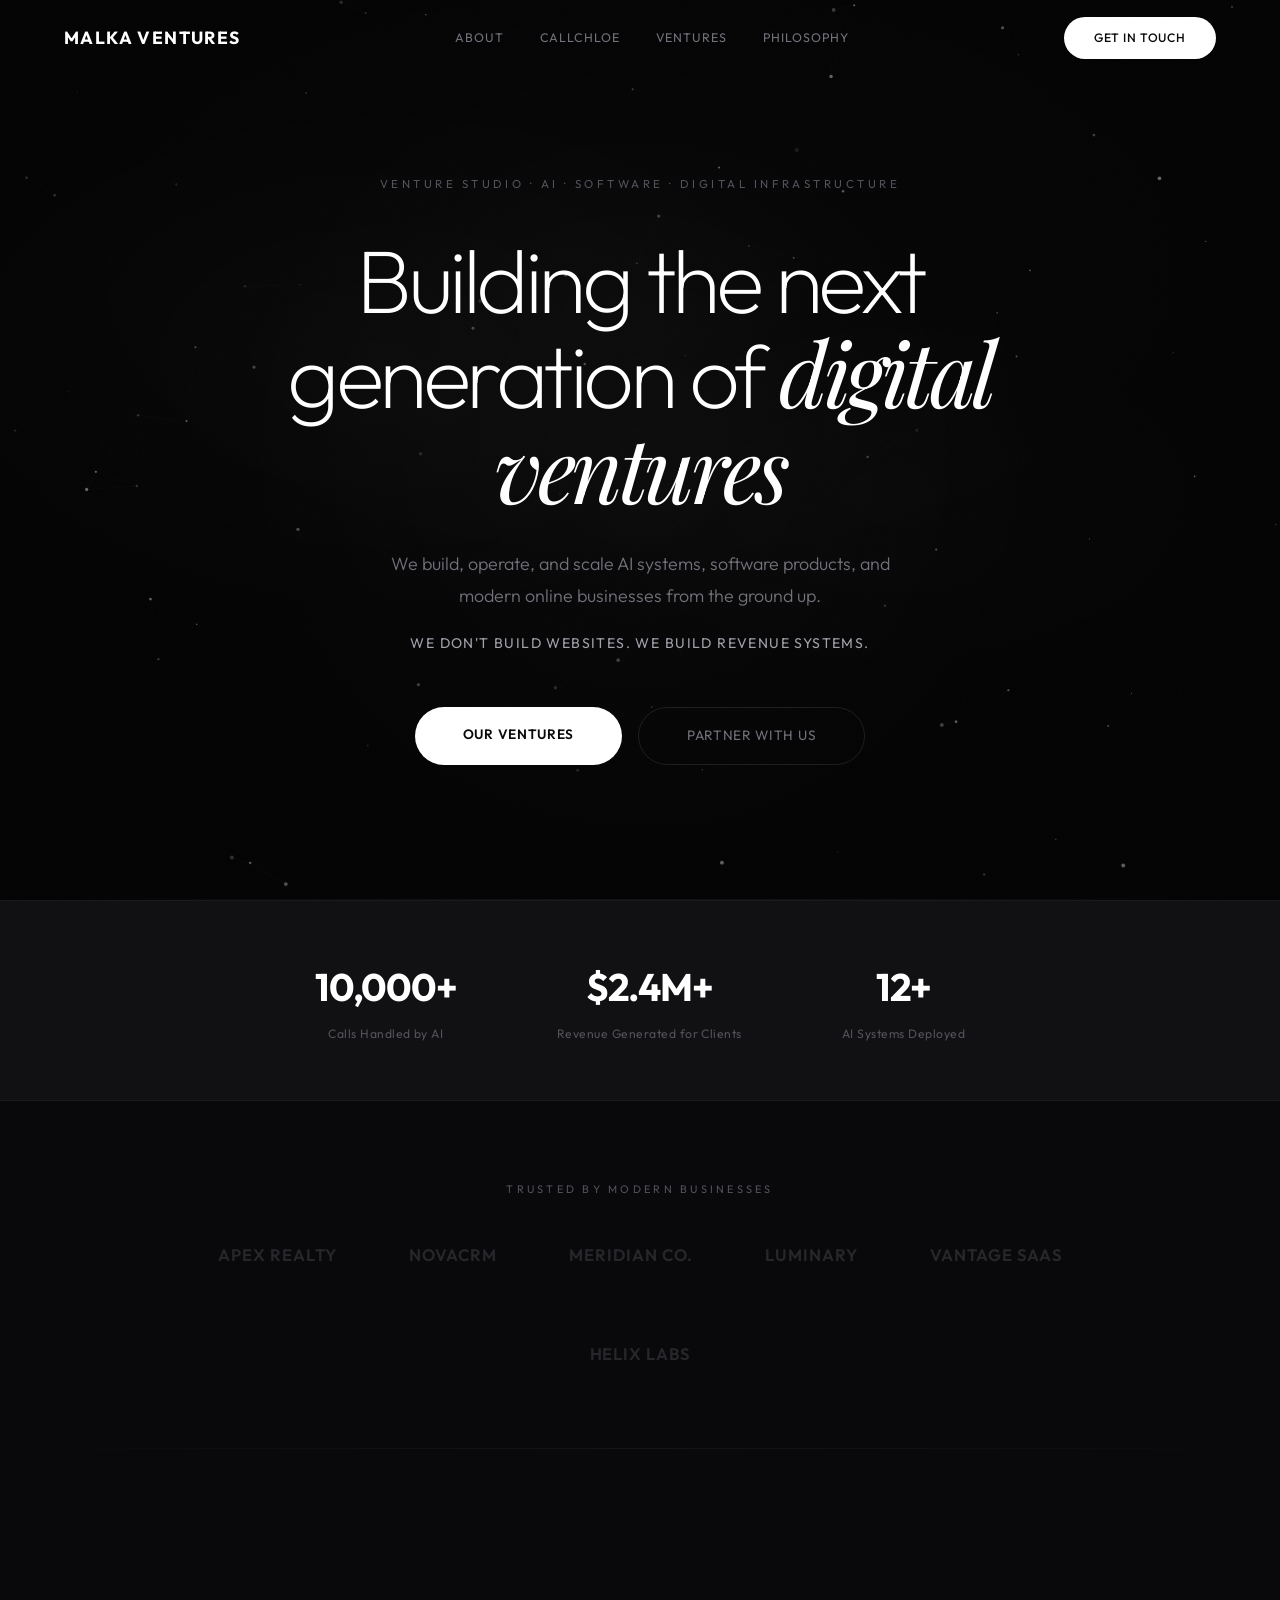
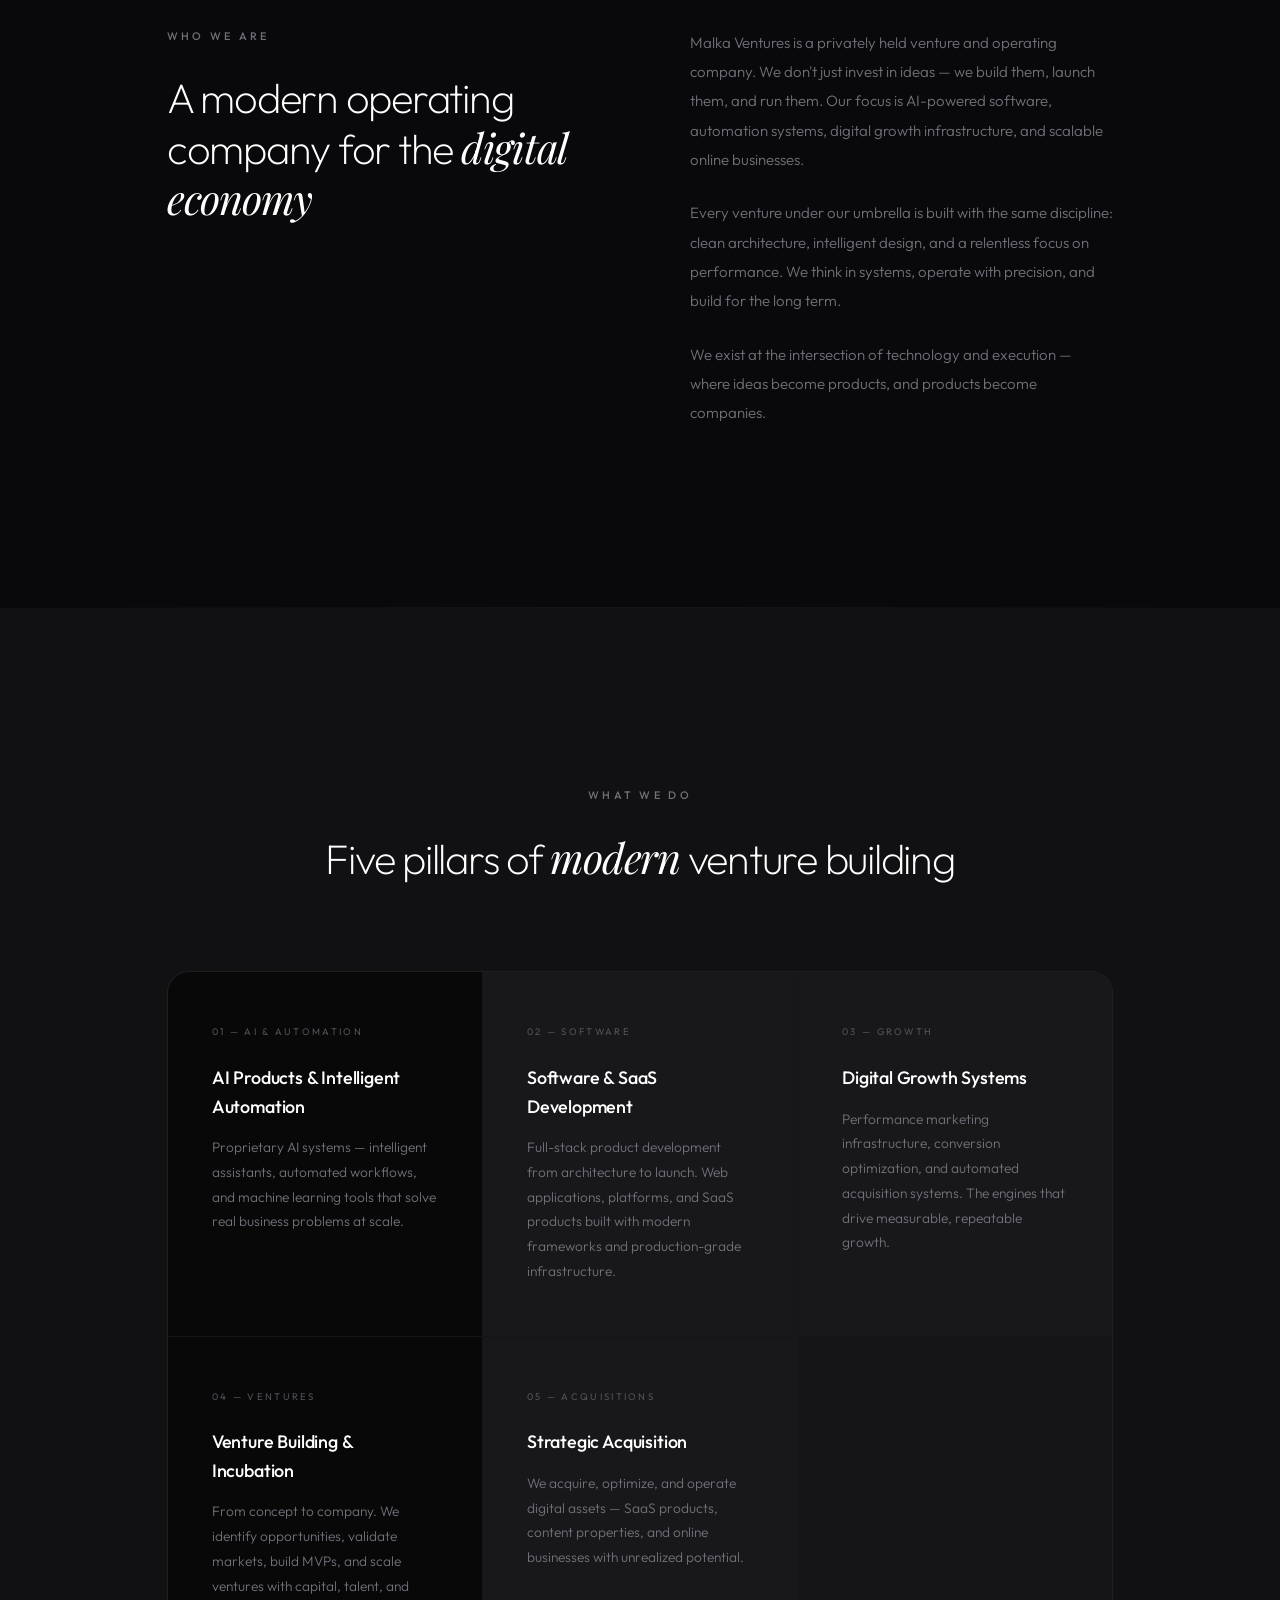
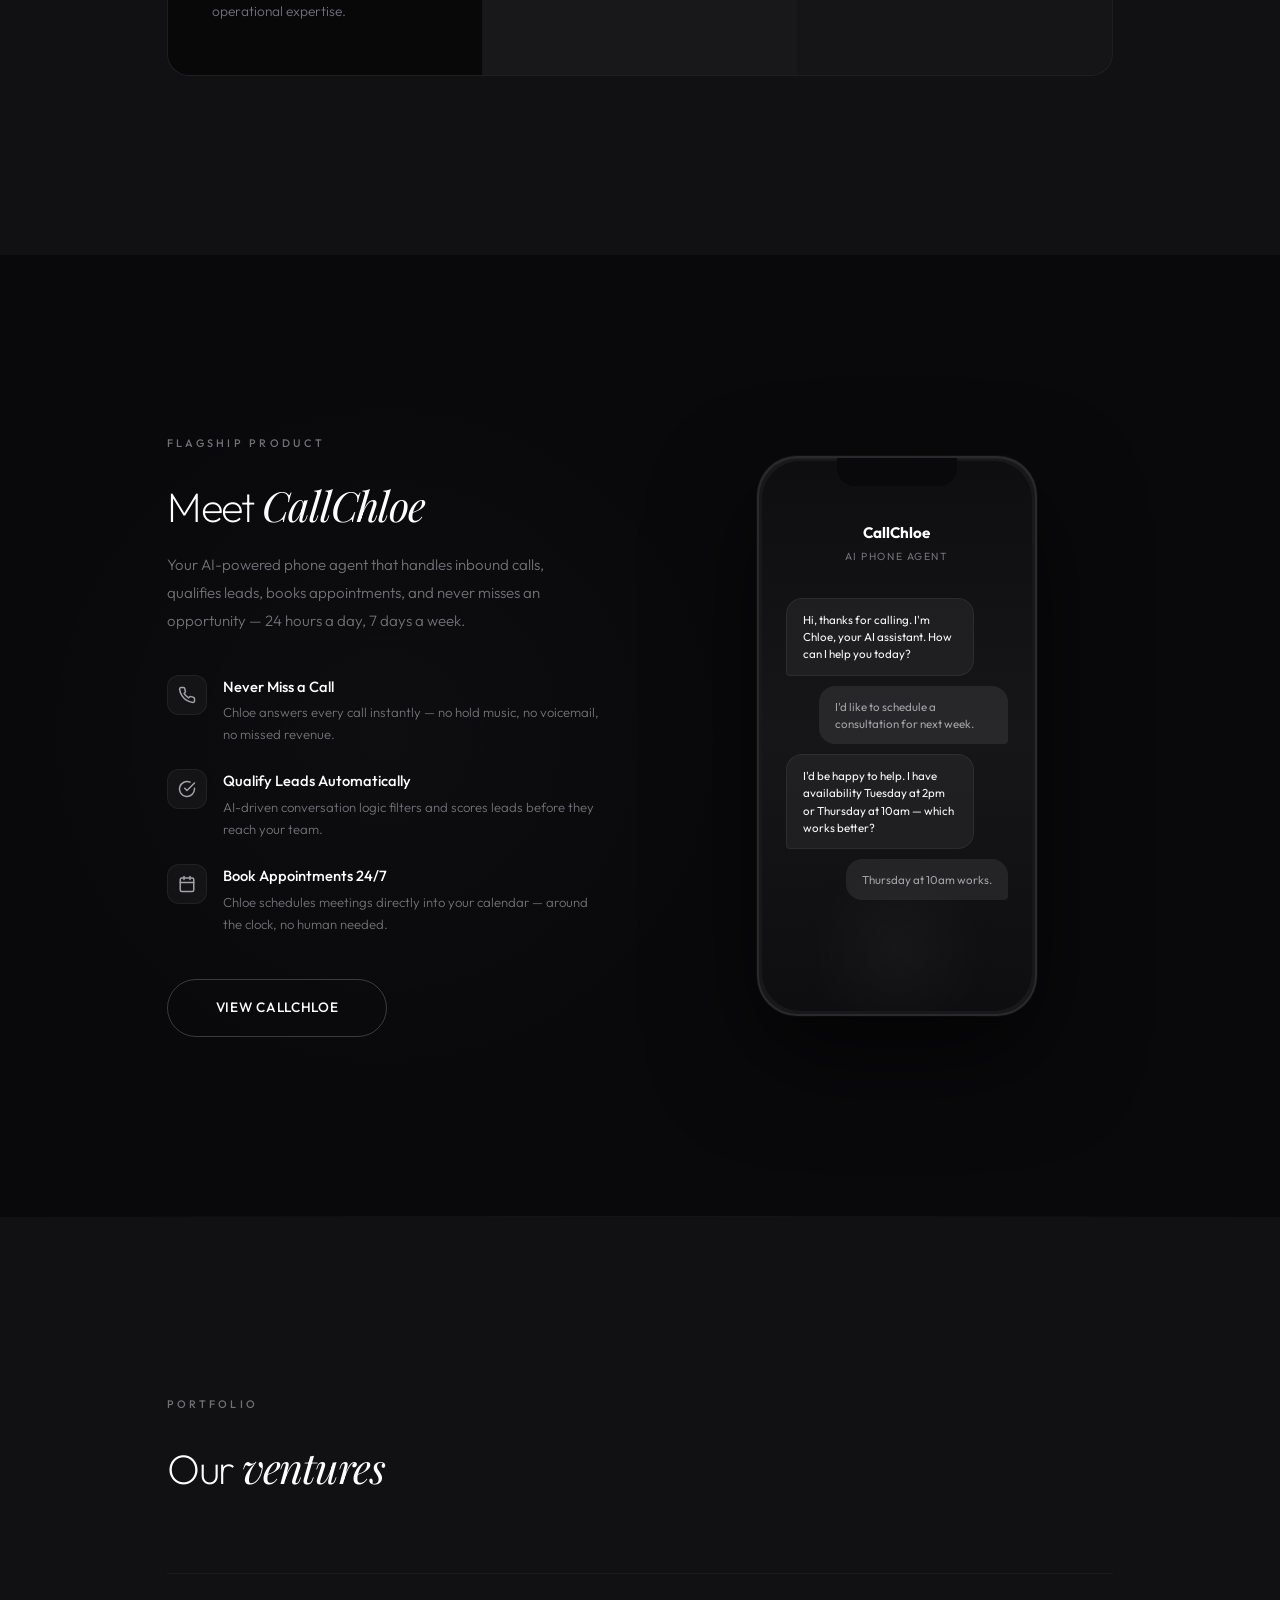
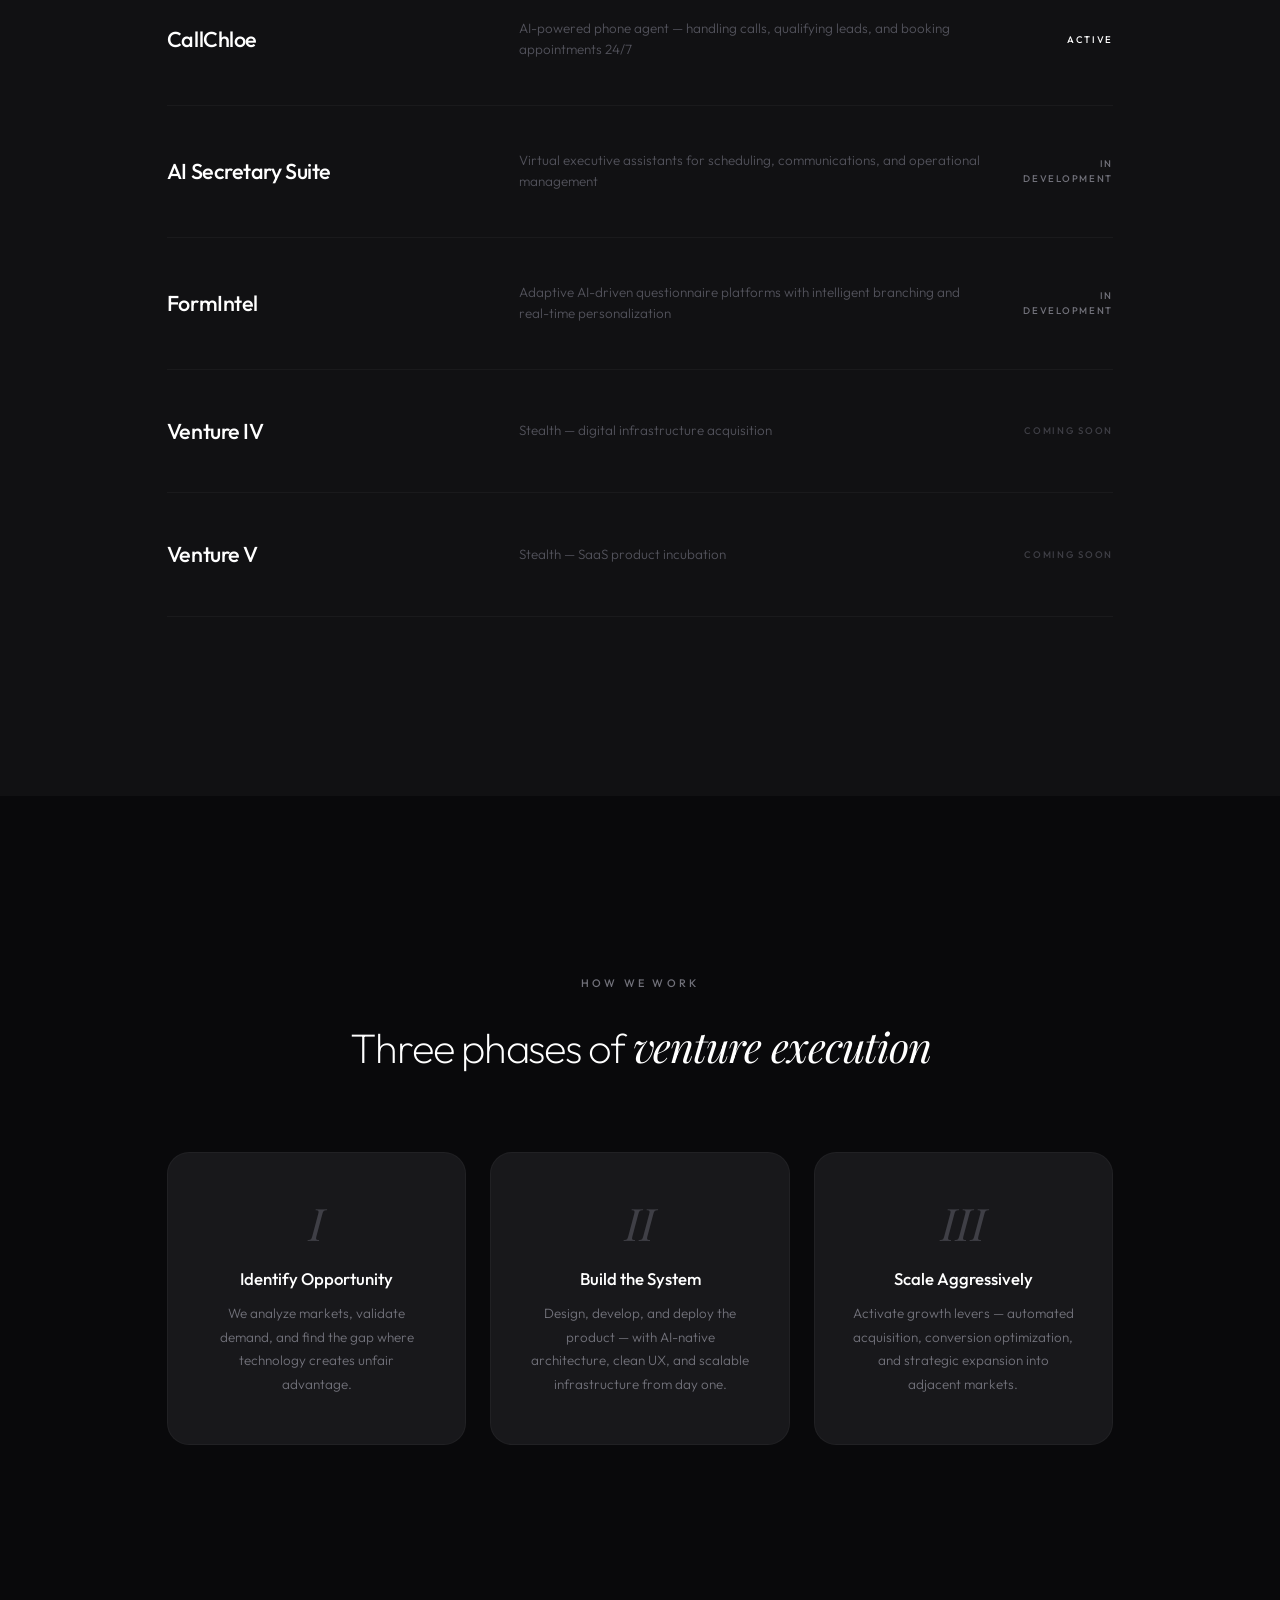
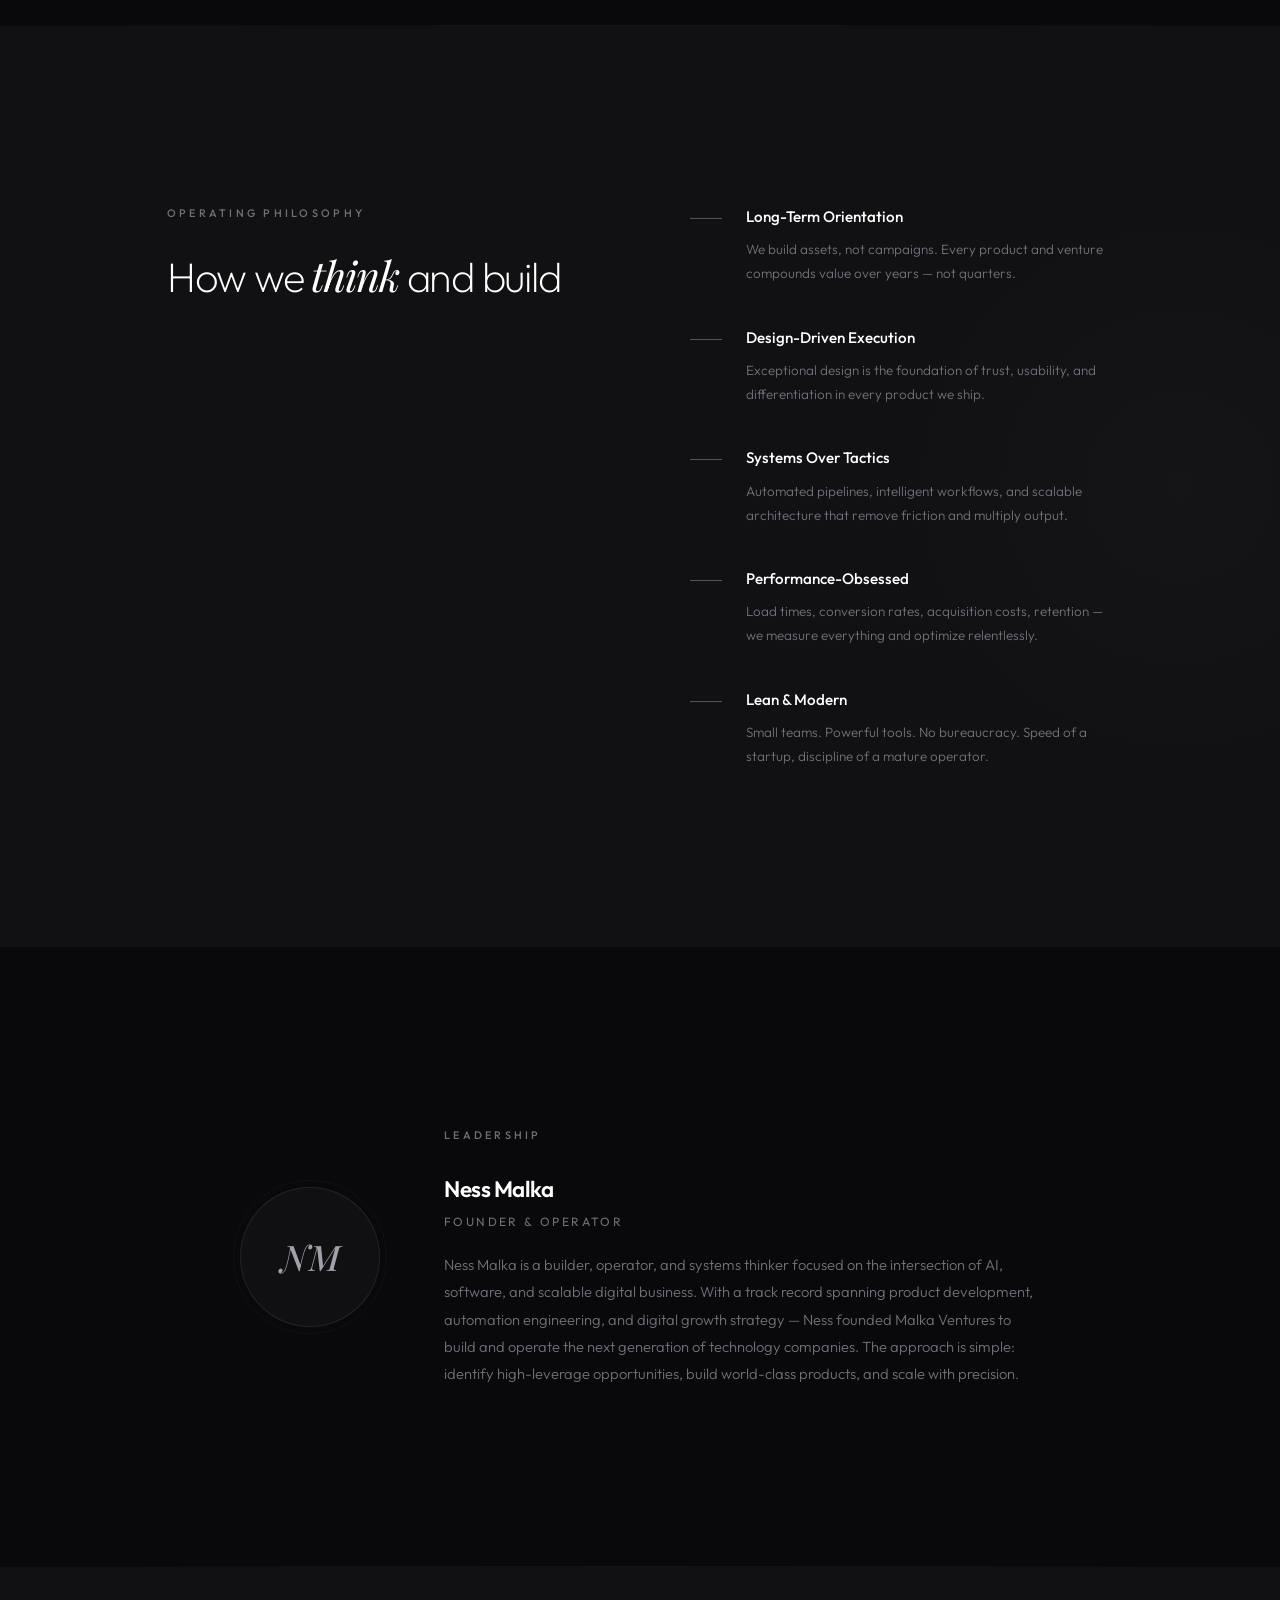
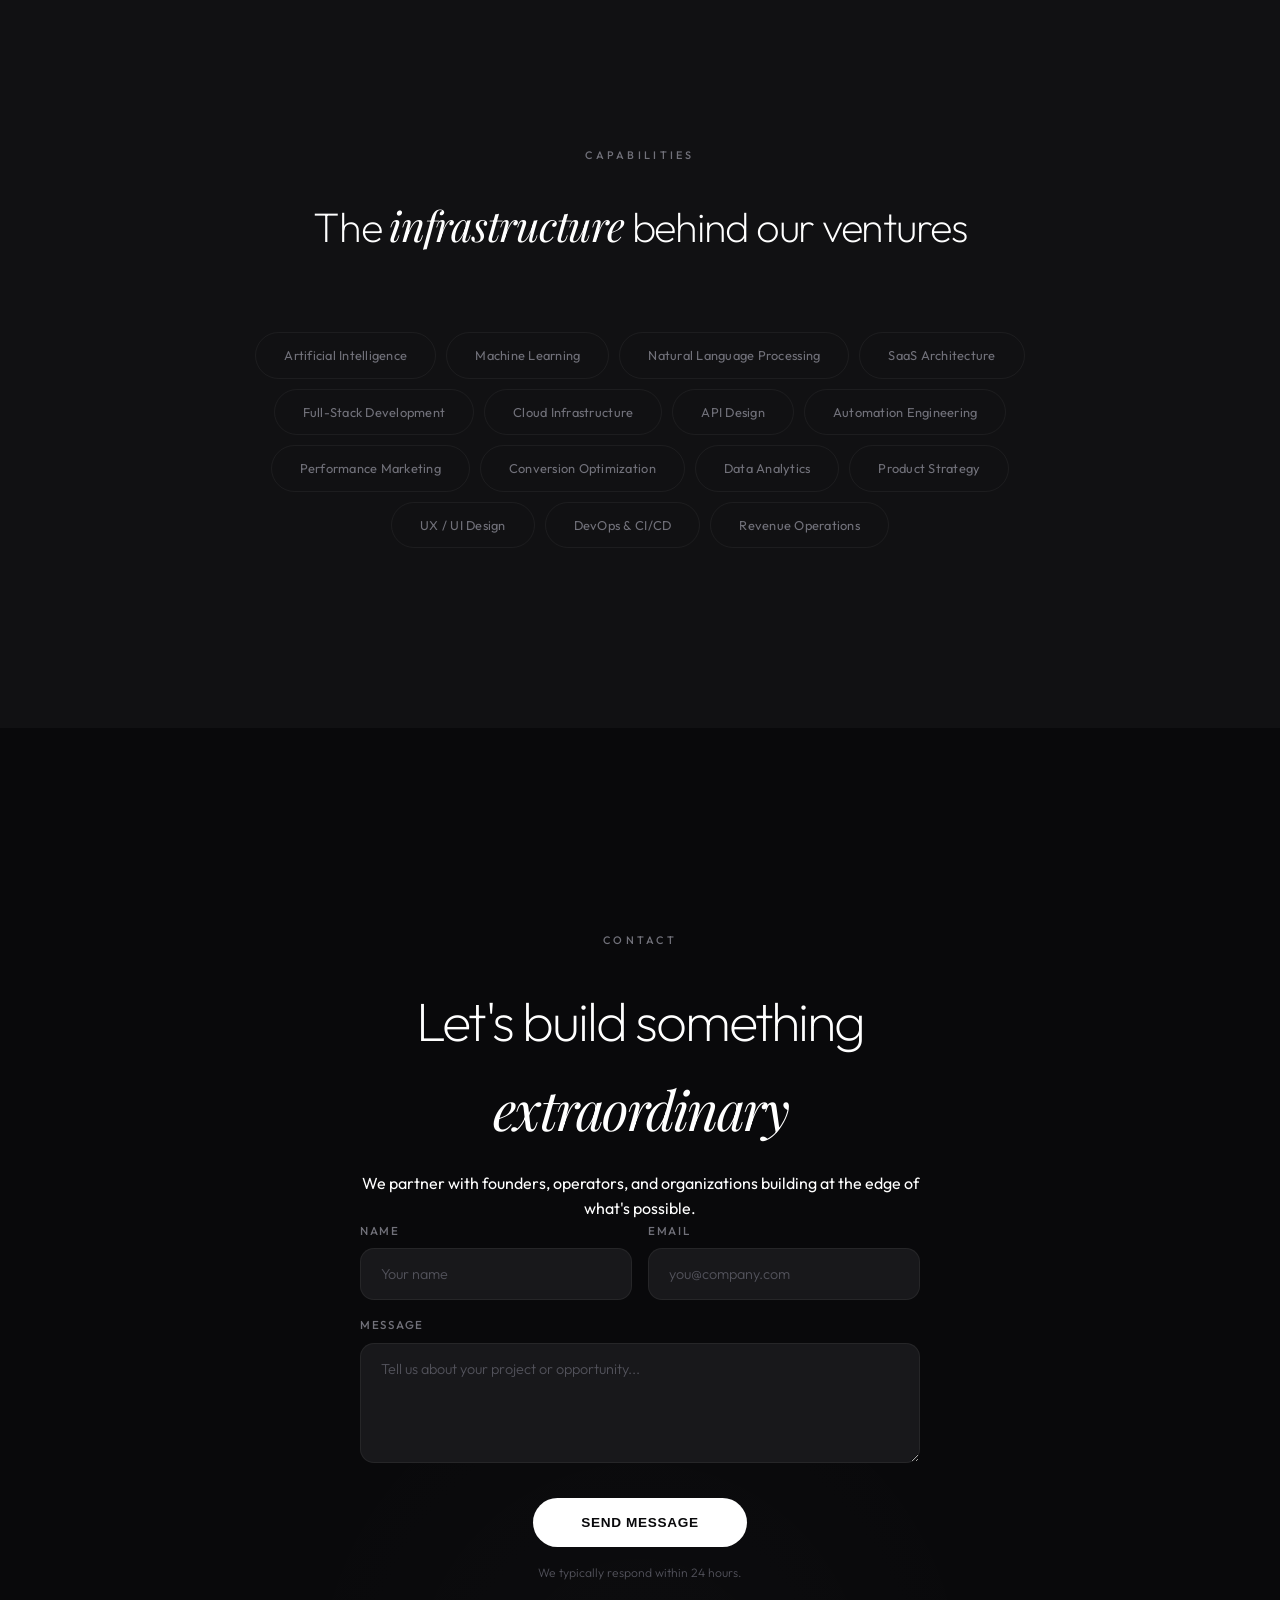
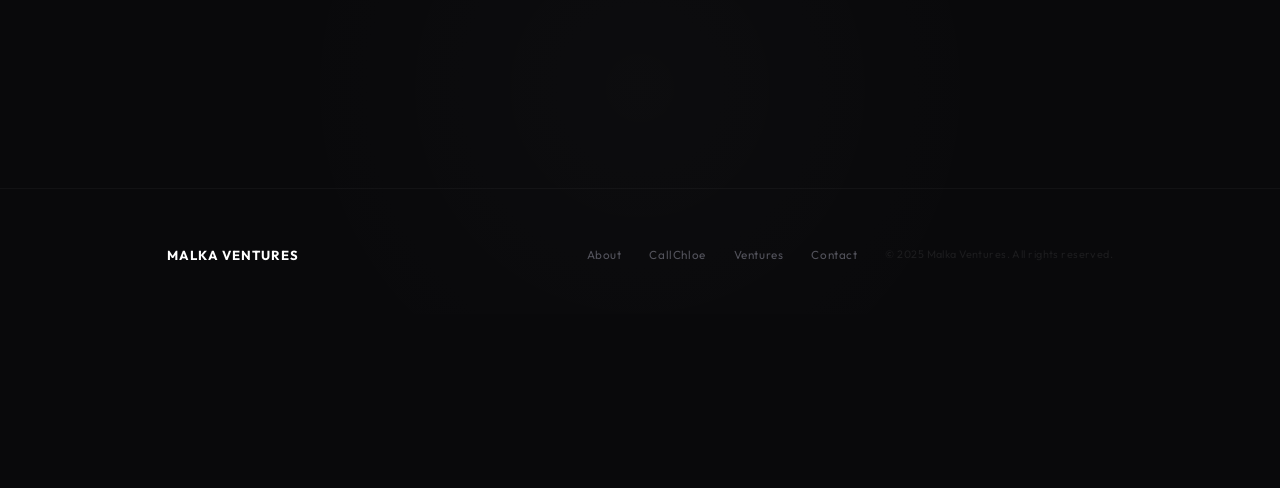
==== commit c3a383f7: "add Ventures card background image" ====
--- a/index.html
+++ b/index.html
@@ -132,6 +132,8 @@
 .wwd-card{background:var(--dark);padding:52px 44px;transition:all .5s var(--ease);position:relative;overflow:hidden}
 .wwd-ai{background:url('https://v3b.fal.media/files/b/0a92be7b/EJEn7eYVL0uyXOls_D3R0_1SjpLGpF.png') center/cover no-repeat}
 .wwd-ai::before{content:'';position:absolute;inset:0;background:rgba(0,0,0,.6);z-index:0}
+.wwd-ventures{background:url('https://v3b.fal.media/files/b/0a92bf11/VBvxC-jQ2YTTkyaSZt3AG_FYOAWOKj.png') center/cover no-repeat}
+.wwd-ventures::before{content:'';position:absolute;inset:0;background:rgba(0,0,0,.6);z-index:0}
 .wwd-card::after{content:'';position:absolute;top:-50%;left:-50%;width:200%;height:200%;background:radial-gradient(circle,rgba(255,255,255,.02),transparent 60%);opacity:0;transition:opacity .6s;pointer-events:none}
 .wwd-card:hover{background:rgba(39,39,42,.8)}
 .wwd-card:hover::after{opacity:1}
@@ -335,7 +337,7 @@
     <div class="wwd-card wwd-ai sr sr-d1"><div class="wwd-num">01 — AI &amp; Automation</div><h3>AI Products &amp; Intelligent Automation</h3><p>Proprietary AI systems — intelligent assistants, automated workflows, and machine learning tools that solve real business problems at scale.</p></div>
     <div class="wwd-card sr sr-d2"><div class="wwd-num">02 — Software</div><h3>Software &amp; SaaS Development</h3><p>Full-stack product development from architecture to launch. Web applications, platforms, and SaaS products built with modern frameworks and production-grade infrastructure.</p></div>
     <div class="wwd-card sr sr-d3"><div class="wwd-num">03 — Growth</div><h3>Digital Growth Systems</h3><p>Performance marketing infrastructure, conversion optimization, and automated acquisition systems. The engines that drive measurable, repeatable growth.</p></div>
-    <div class="wwd-card sr sr-d1"><div class="wwd-num">04 — Ventures</div><h3>Venture Building &amp; Incubation</h3><p>From concept to company. We identify opportunities, validate markets, build MVPs, and scale ventures with capital, talent, and operational expertise.</p></div>
+    <div class="wwd-card wwd-ventures sr sr-d1"><div class="wwd-num">04 — Ventures</div><h3>Venture Building &amp; Incubation</h3><p>From concept to company. We identify opportunities, validate markets, build MVPs, and scale ventures with capital, talent, and operational expertise.</p></div>
     <div class="wwd-card sr sr-d2"><div class="wwd-num">05 — Acquisitions</div><h3>Strategic Acquisition</h3><p>We acquire, optimize, and operate digital assets — SaaS products, content properties, and online businesses with unrealized potential.</p></div>
   </div>
 </div></section>
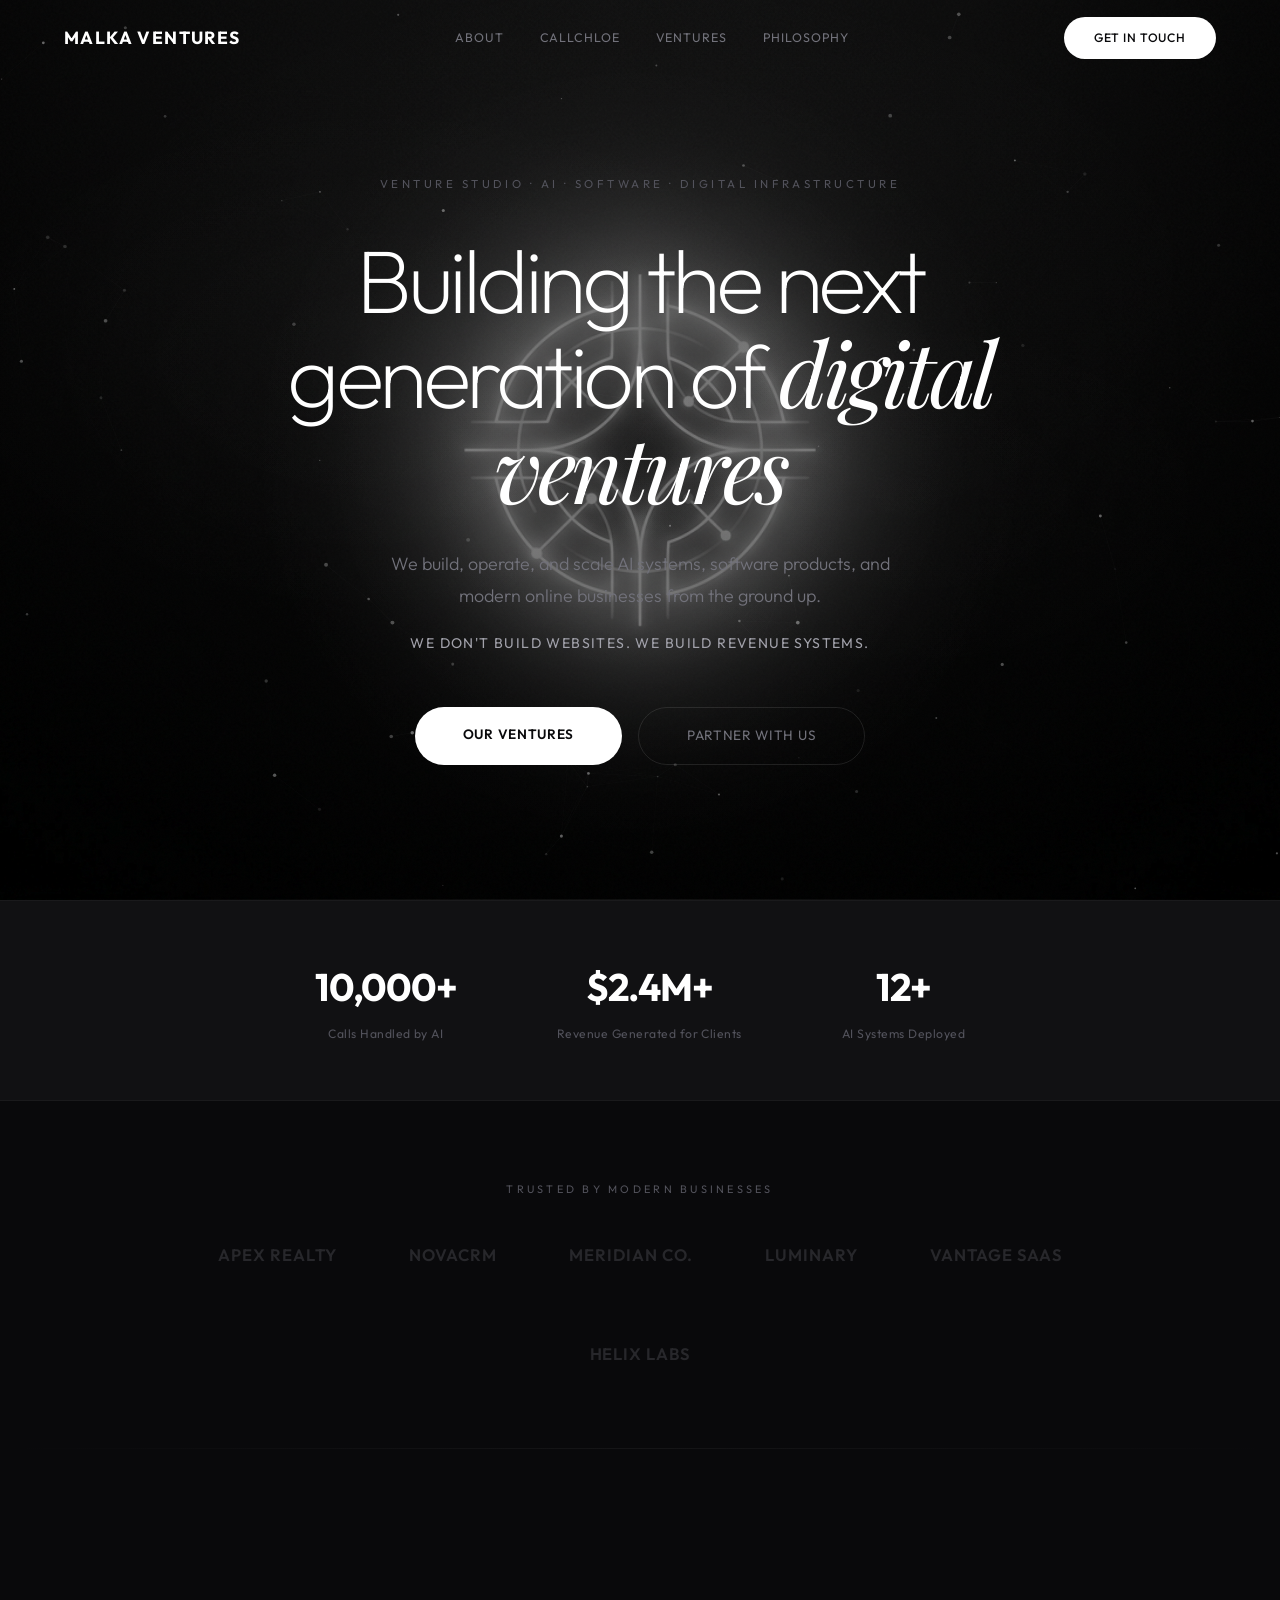
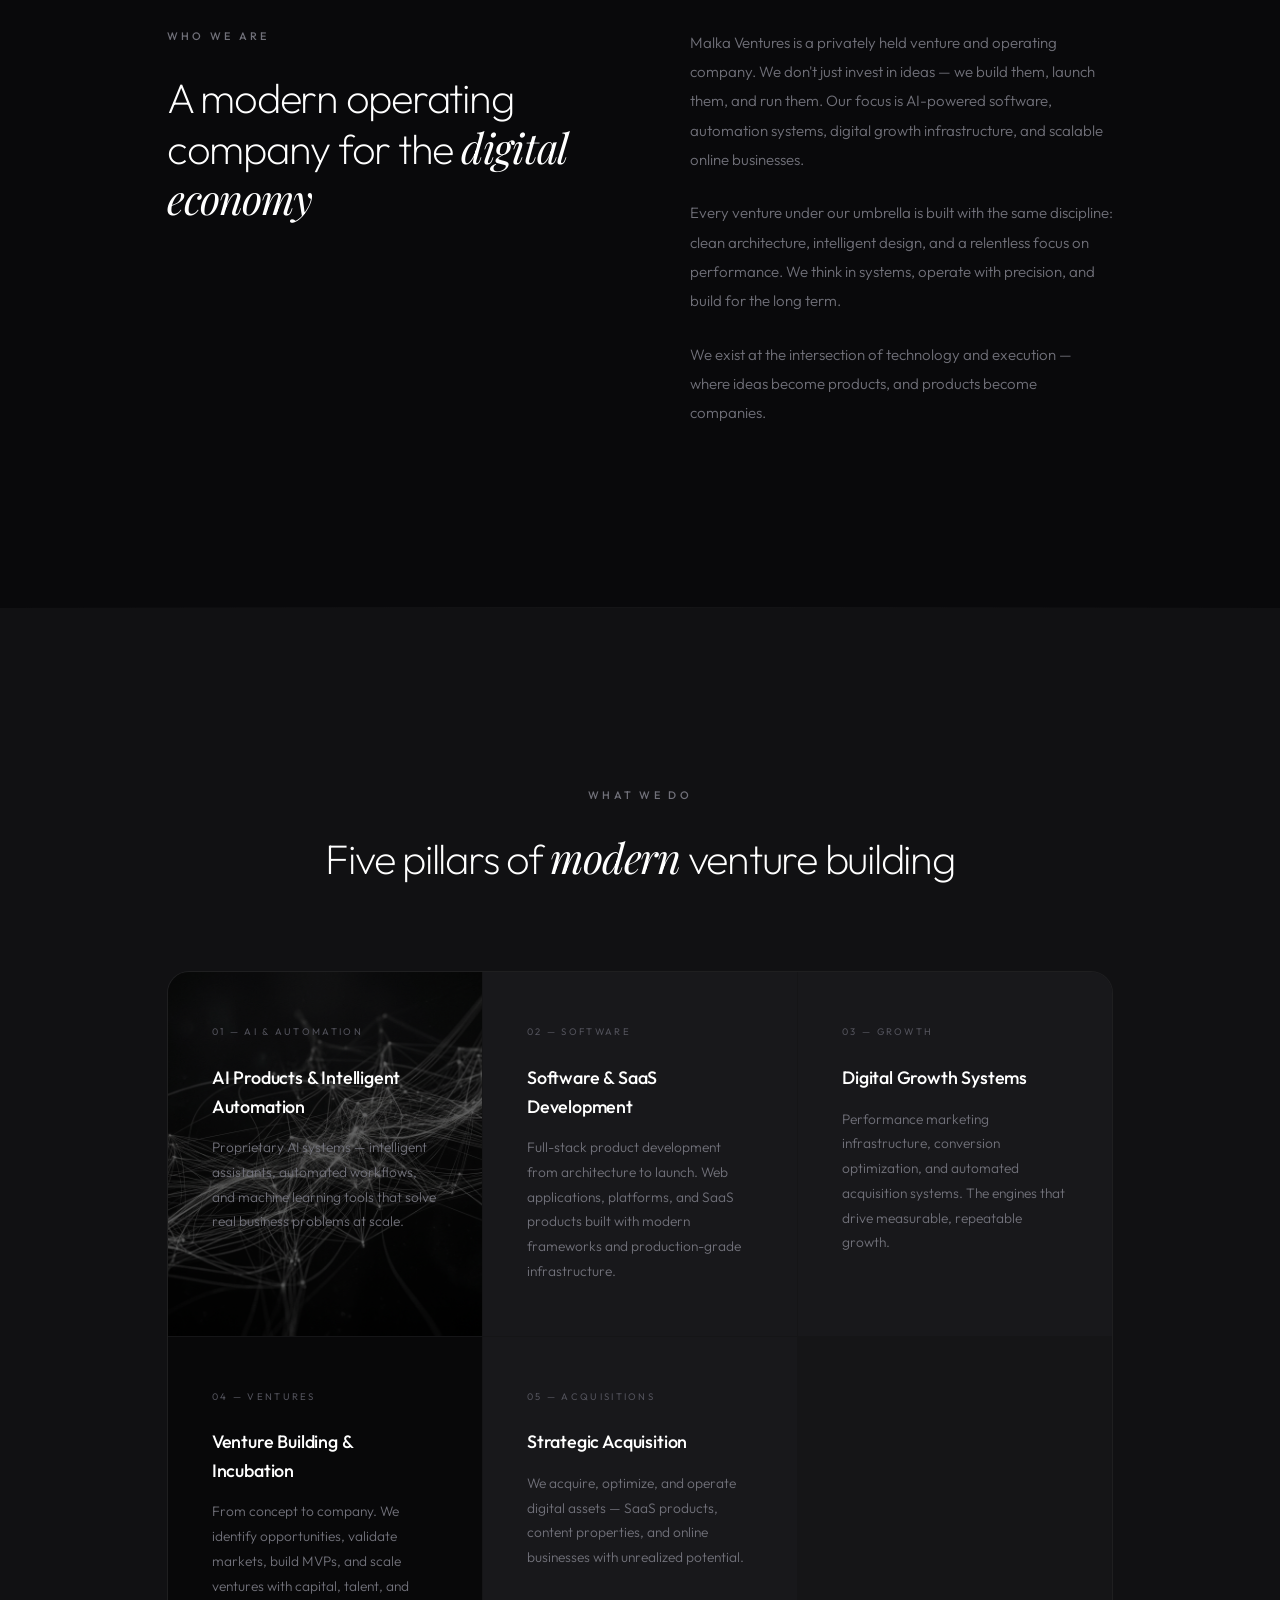
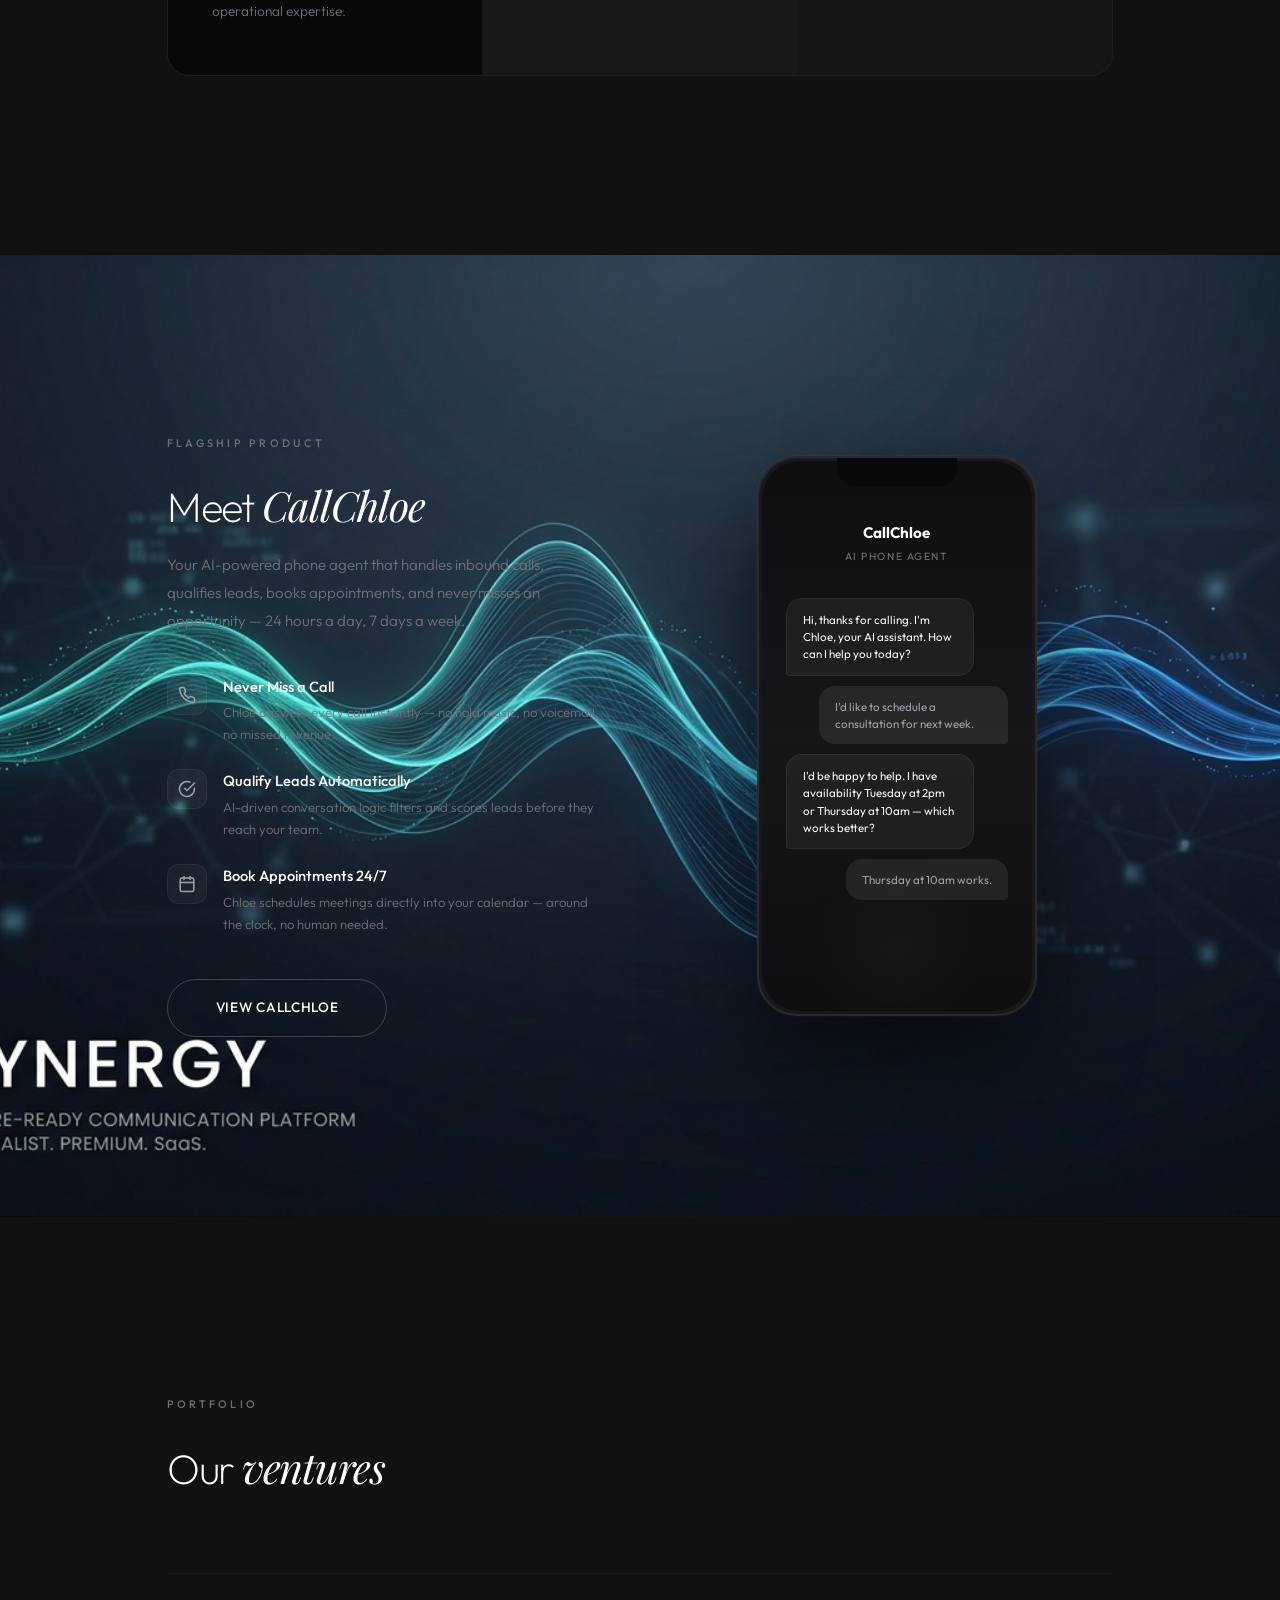
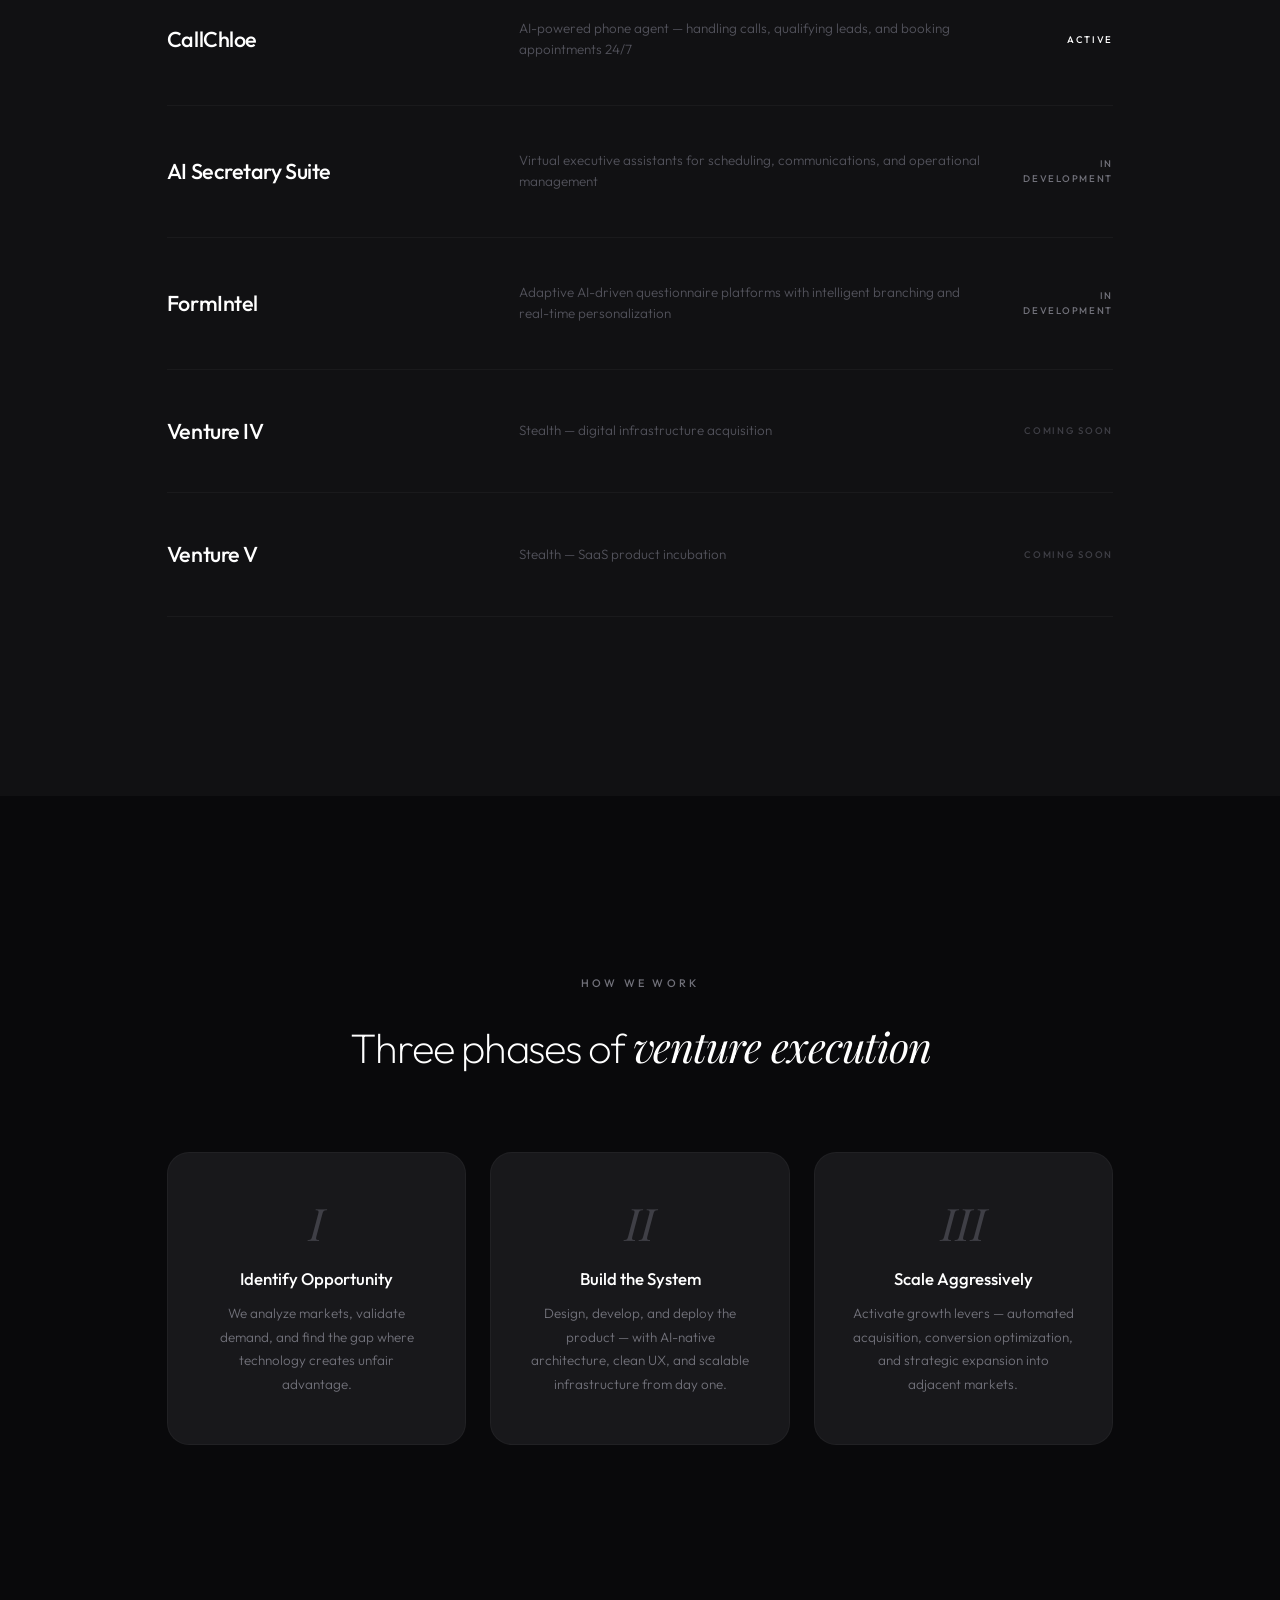
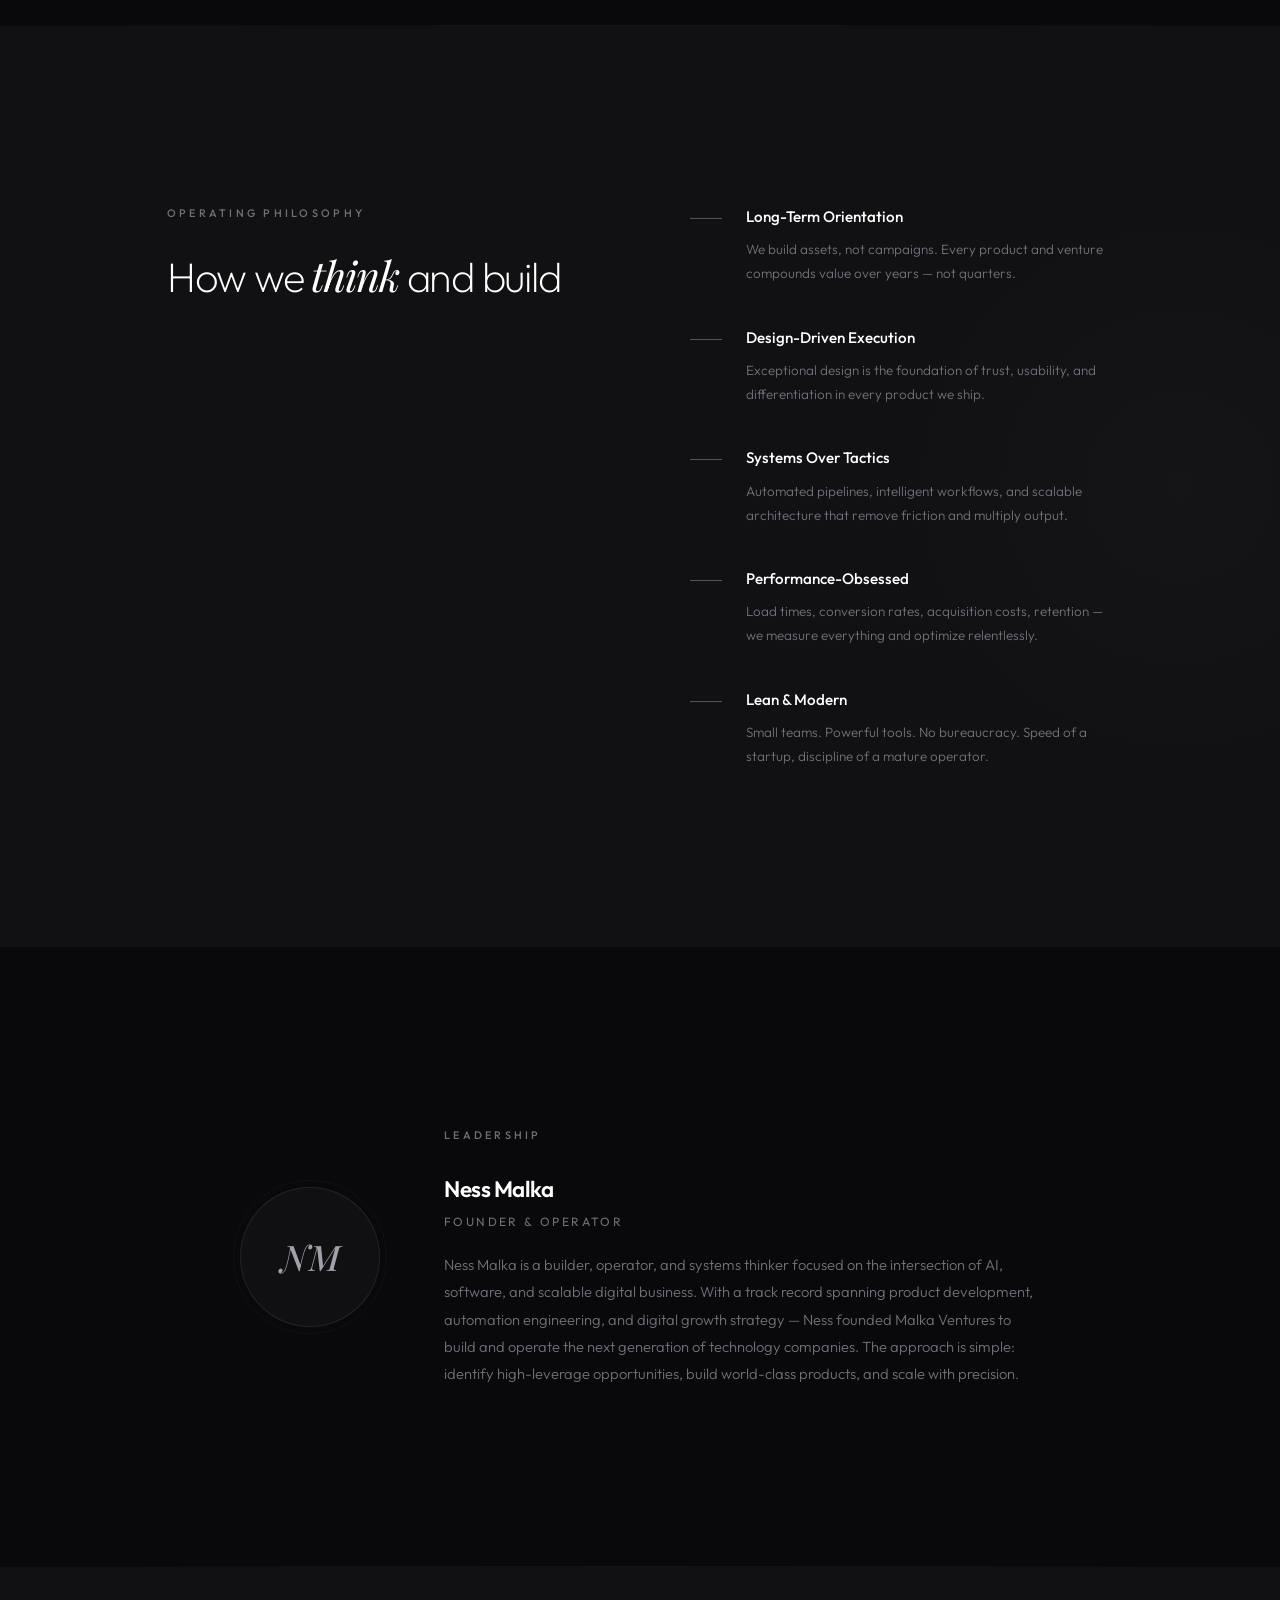
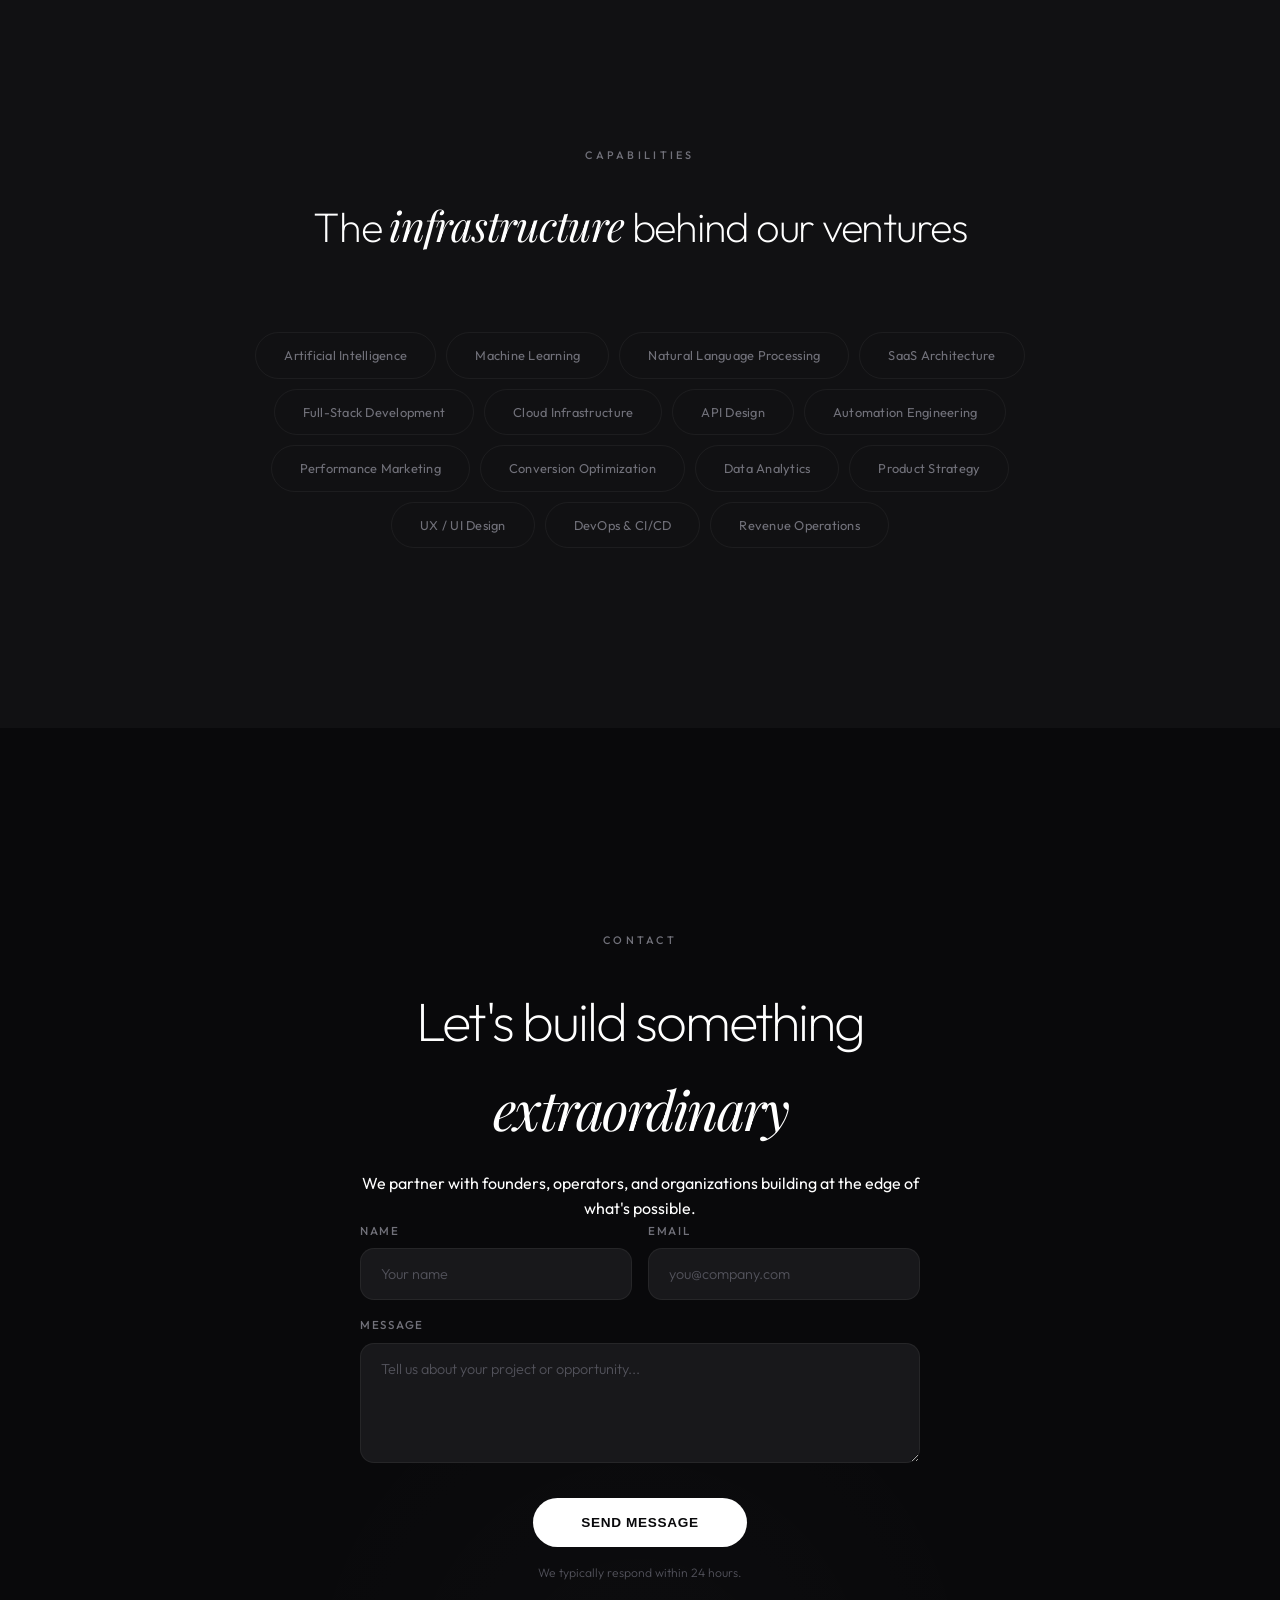
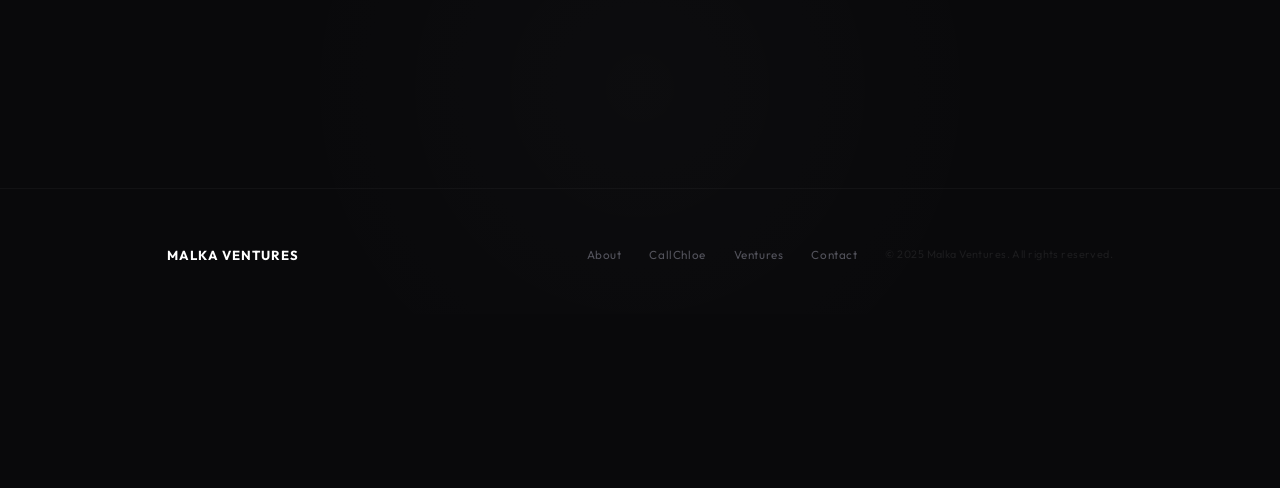
==== commit 3118352f: "add generated images and update HTML backgrounds" ====
--- a/index.html
+++ b/index.html
@@ -58,7 +58,7 @@
 /* ═══════════════════════════════════════
    HERO — UPGRADED WITH CANVAS PARTICLES
    ═══════════════════════════════════════ */
-.hero{min-height:100vh;display:flex;flex-direction:column;align-items:center;justify-content:center;text-align:center;padding:140px clamp(24px,8vw,120px) 100px;position:relative;overflow:hidden;background:url('https://v3b.fal.media/files/b/0a92be6c/cvcpPqvMQaG1AcqAIWTQj_03qekLjo.png') center/cover no-repeat}
+.hero{min-height:100vh;display:flex;flex-direction:column;align-items:center;justify-content:center;text-align:center;padding:140px clamp(24px,8vw,120px) 100px;position:relative;overflow:hidden;background:url('public/images/hero.png') center/cover no-repeat}
 .hero::before{content:'';position:absolute;inset:0;background:rgba(0,0,0,.55);z-index:0}
 
 /* Particle canvas */
@@ -130,7 +130,7 @@
 .wwd-head{text-align:center;margin-bottom:88px}
 .wwd-grid{display:grid;grid-template-columns:repeat(auto-fit,minmax(300px,1fr));gap:1px;background:rgba(255,255,255,.02);border-radius:22px;overflow:hidden;border:1px solid rgba(255,255,255,.04)}
 .wwd-card{background:var(--dark);padding:52px 44px;transition:all .5s var(--ease);position:relative;overflow:hidden}
-.wwd-ai{background:url('https://v3b.fal.media/files/b/0a92be7b/EJEn7eYVL0uyXOls_D3R0_1SjpLGpF.png') center/cover no-repeat}
+.wwd-ai{background:url('public/images/ai-network.png') center/cover no-repeat}
 .wwd-ai::before{content:'';position:absolute;inset:0;background:rgba(0,0,0,.6);z-index:0}
 .wwd-ventures{background:url('https://v3b.fal.media/files/b/0a92bf11/VBvxC-jQ2YTTkyaSZt3AG_FYOAWOKj.png') center/cover no-repeat}
 .wwd-ventures::before{content:'';position:absolute;inset:0;background:rgba(0,0,0,.6);z-index:0}
@@ -142,7 +142,7 @@
 .wwd-card p{font-size:.86rem;color:var(--gray3);line-height:1.8;font-weight:300;position:relative;z-index:1}
 
 /* ═══════════ CALLCHLOE ═══════════ */
-.chloe{padding:clamp(100px,14vw,180px) 0;position:relative;overflow:hidden}
+.chloe{padding:clamp(100px,14vw,180px) 0;position:relative;overflow:hidden;background:url('public/images/callchloe.png') center/cover no-repeat}
 .chloe-glow{position:absolute;width:800px;height:800px;border-radius:50%;background:radial-gradient(circle,rgba(255,255,255,.02),transparent 65%);top:50%;left:30%;transform:translate(-50%,-50%);pointer-events:none}
 .chloe-inner{display:grid;grid-template-columns:1fr 1fr;gap:80px;align-items:center}
 .chloe-desc{color:var(--gray3);font-size:.94rem;line-height:1.85;font-weight:300;margin-bottom:40px}
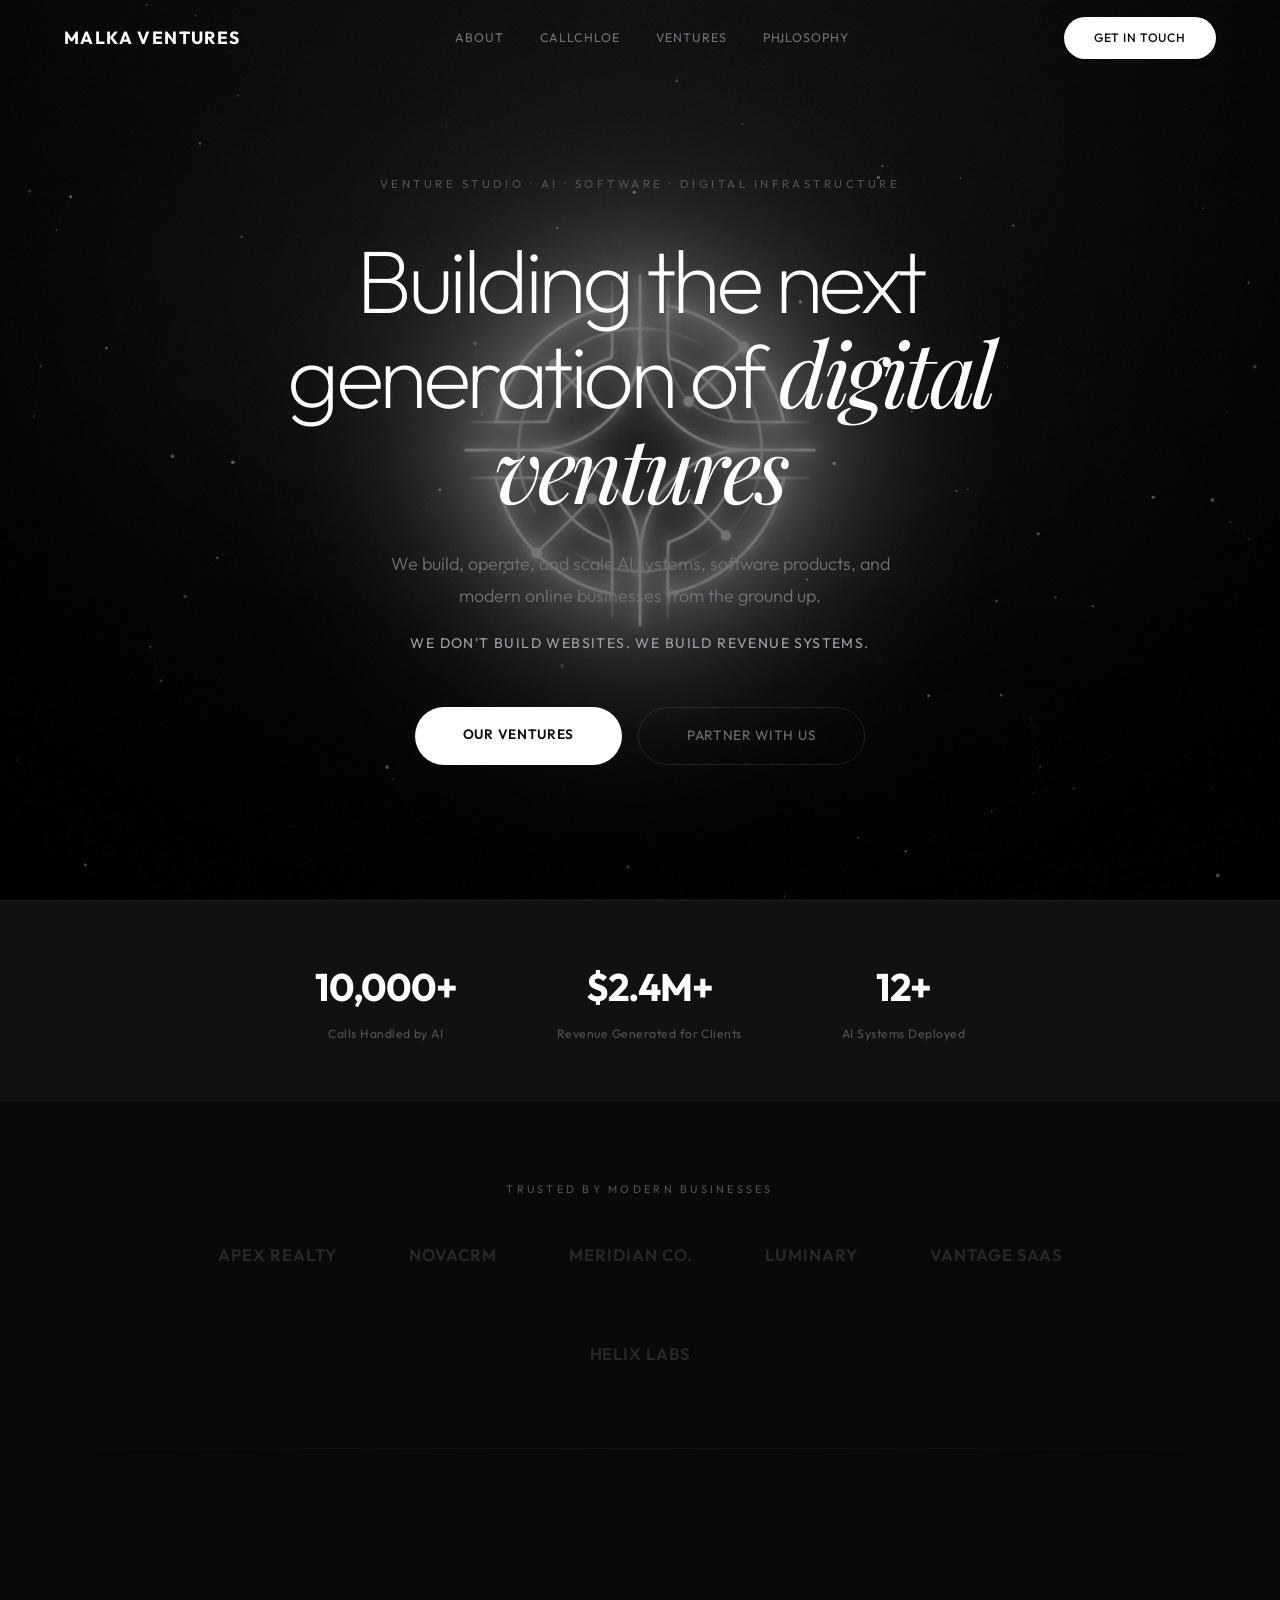
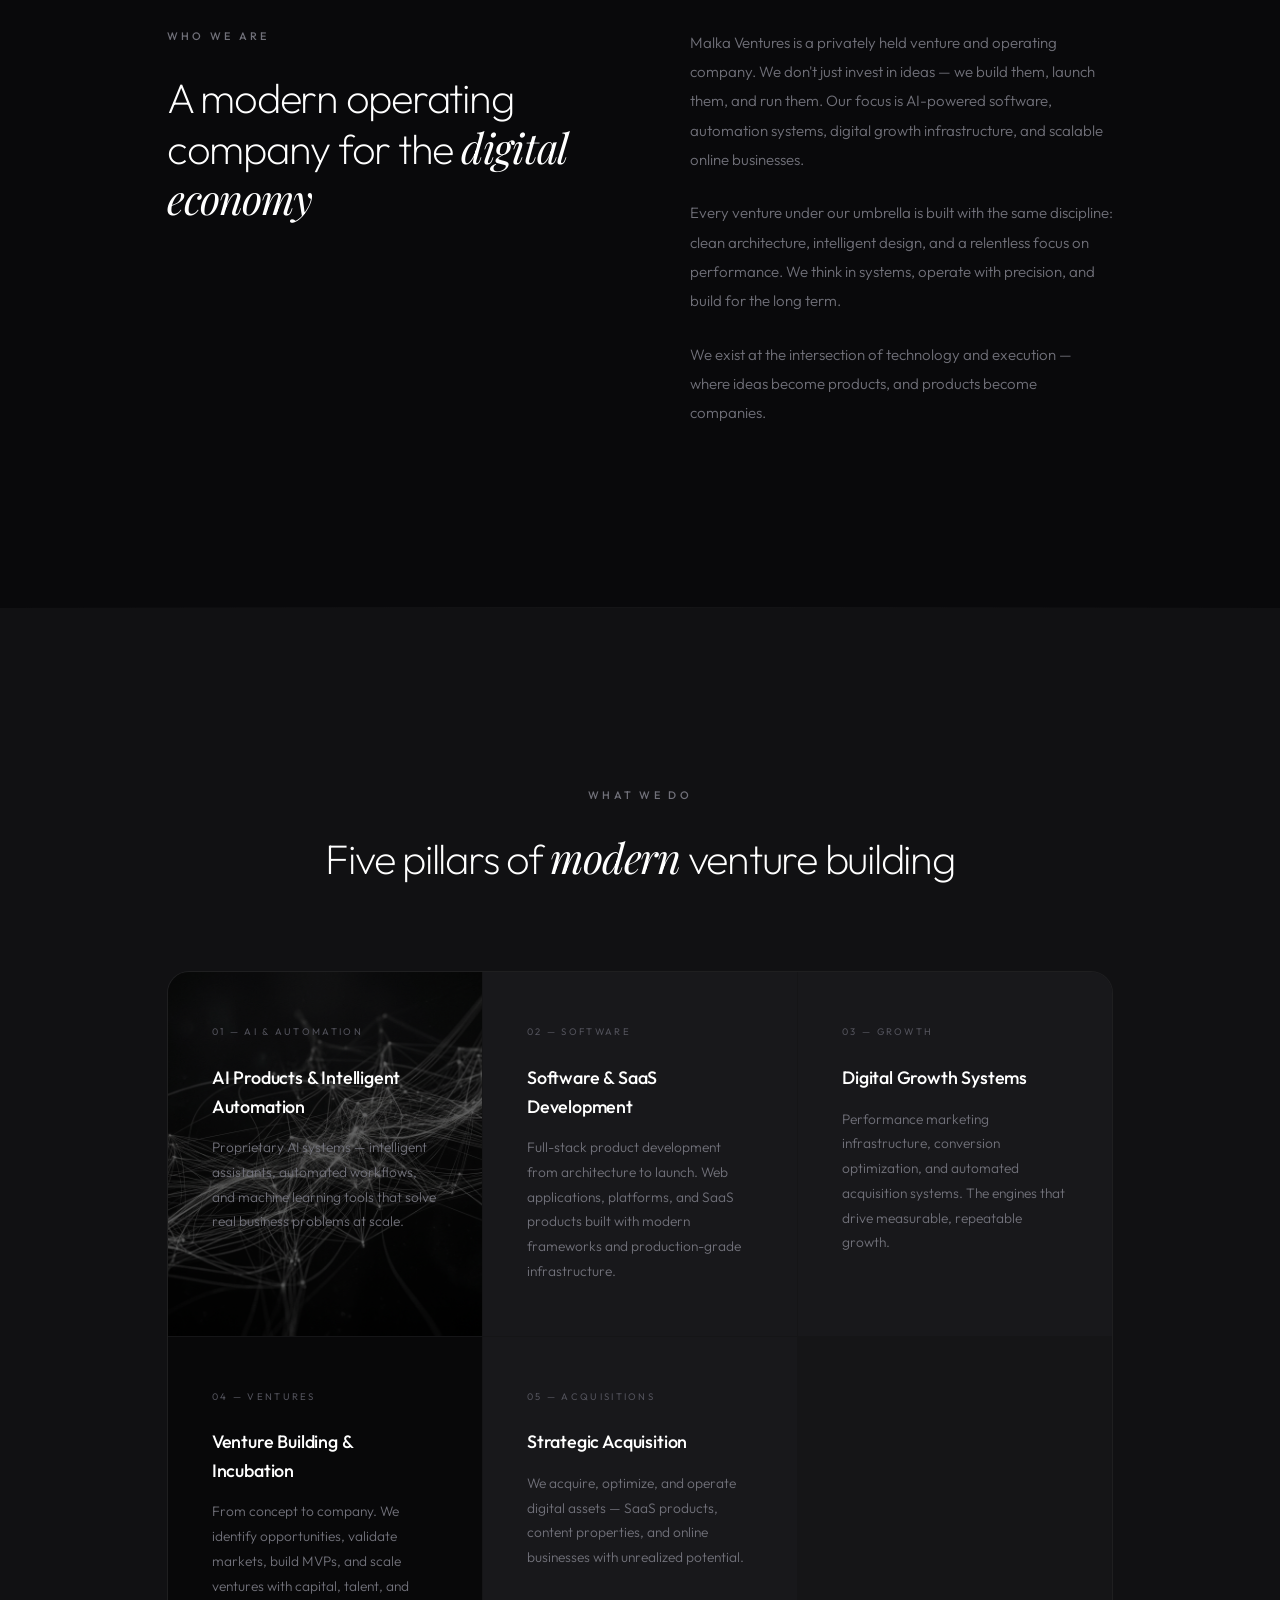
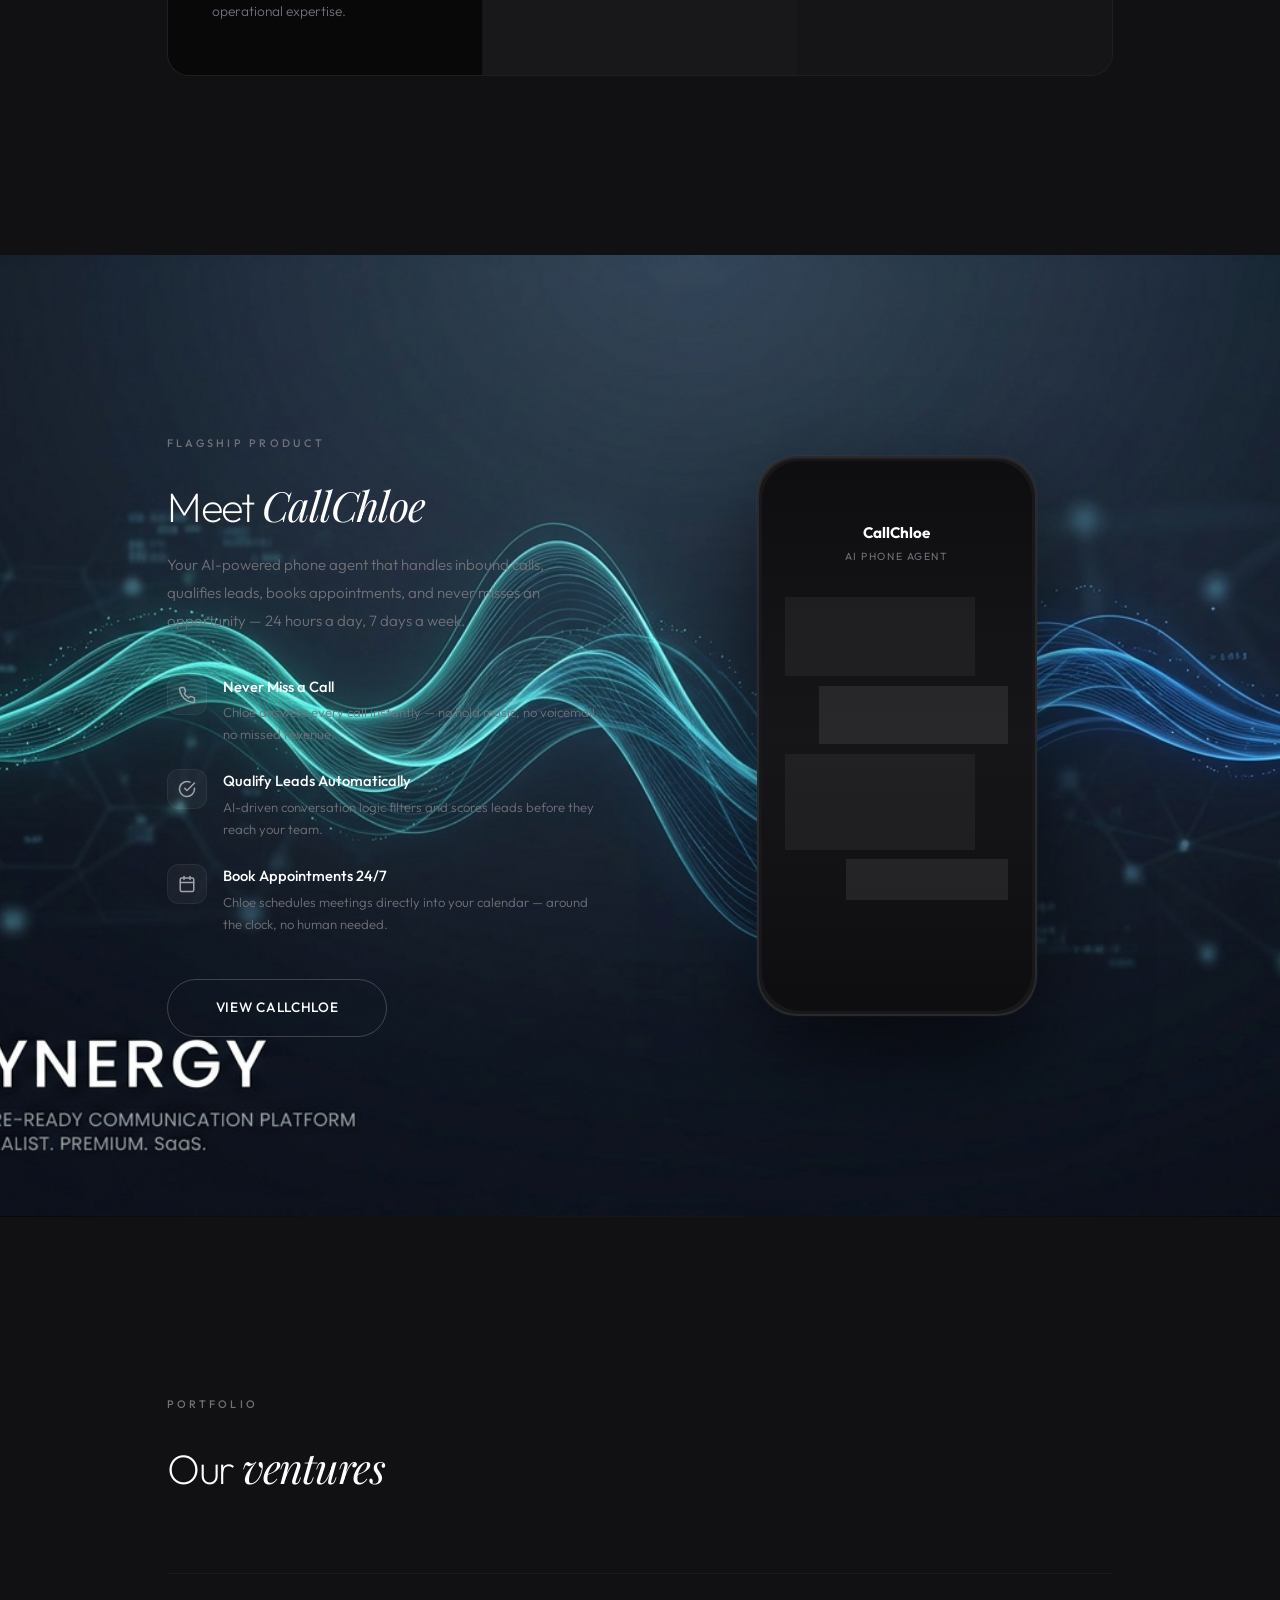
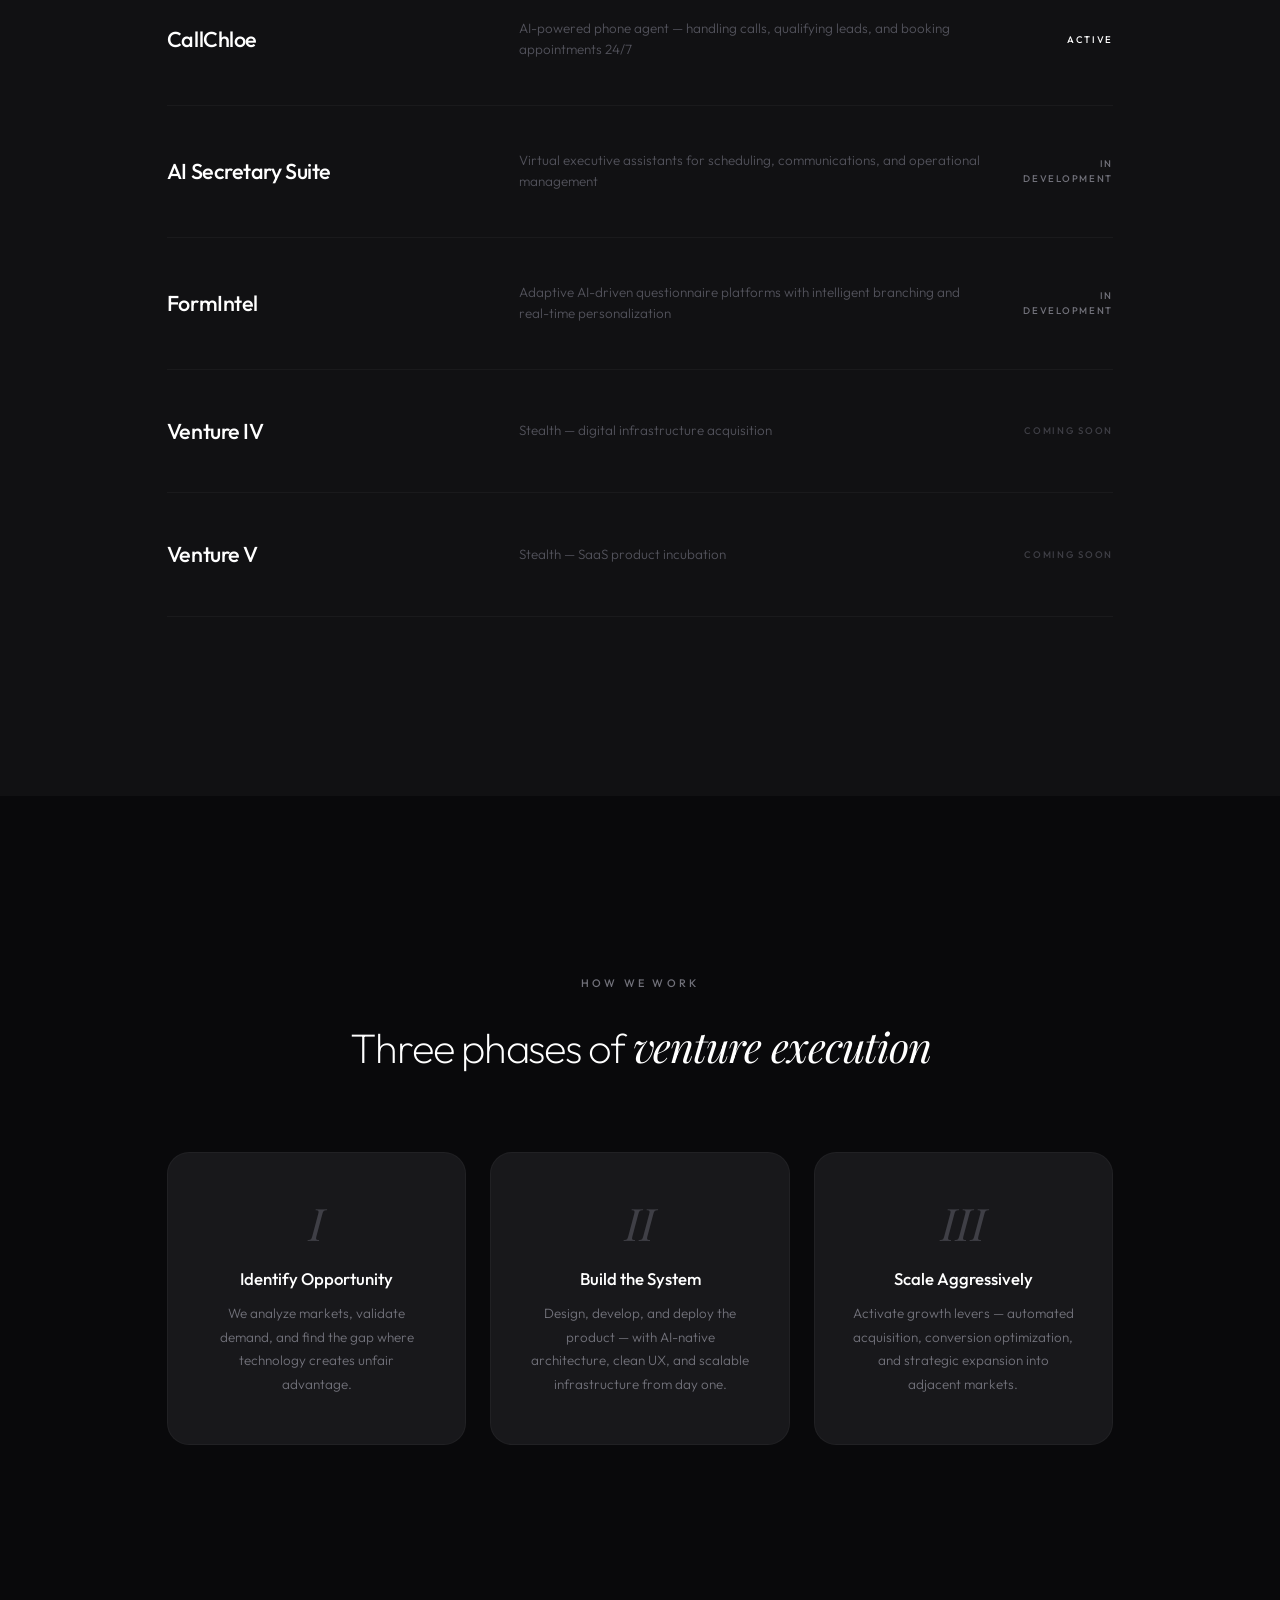
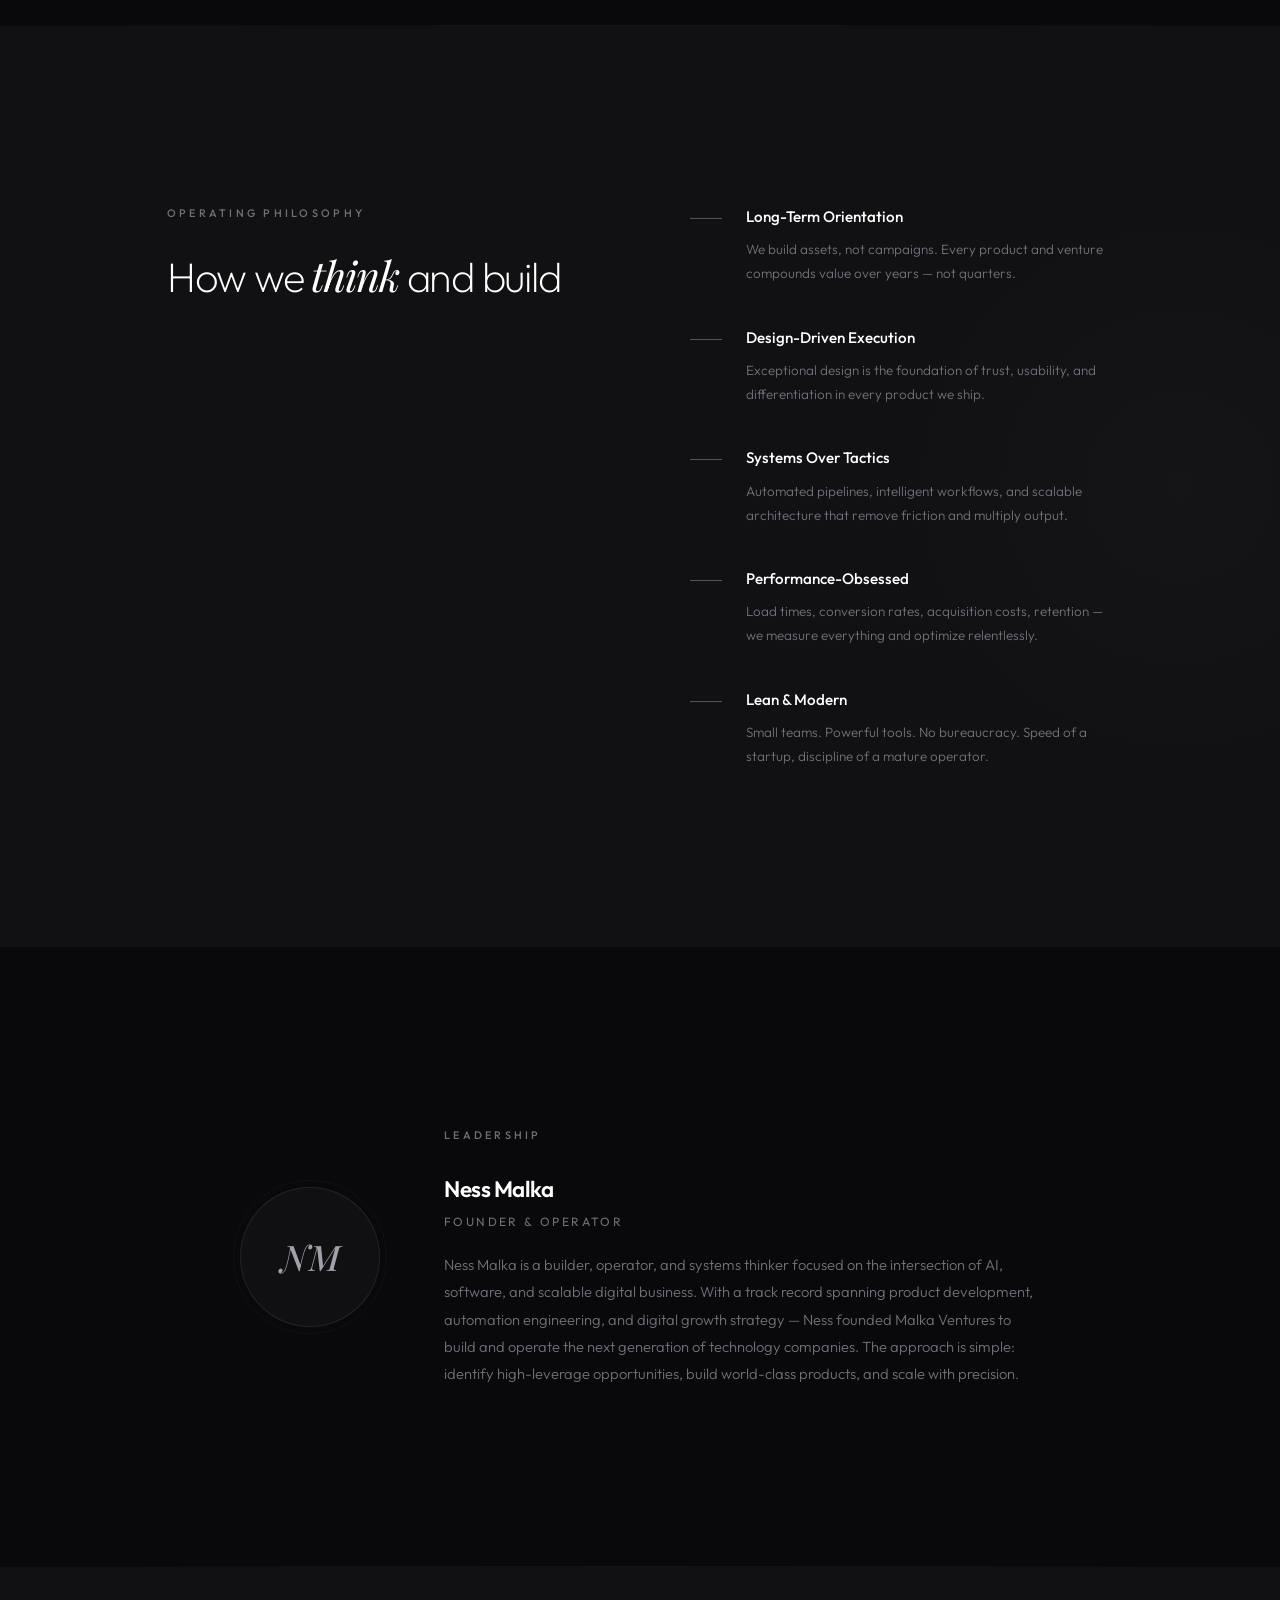
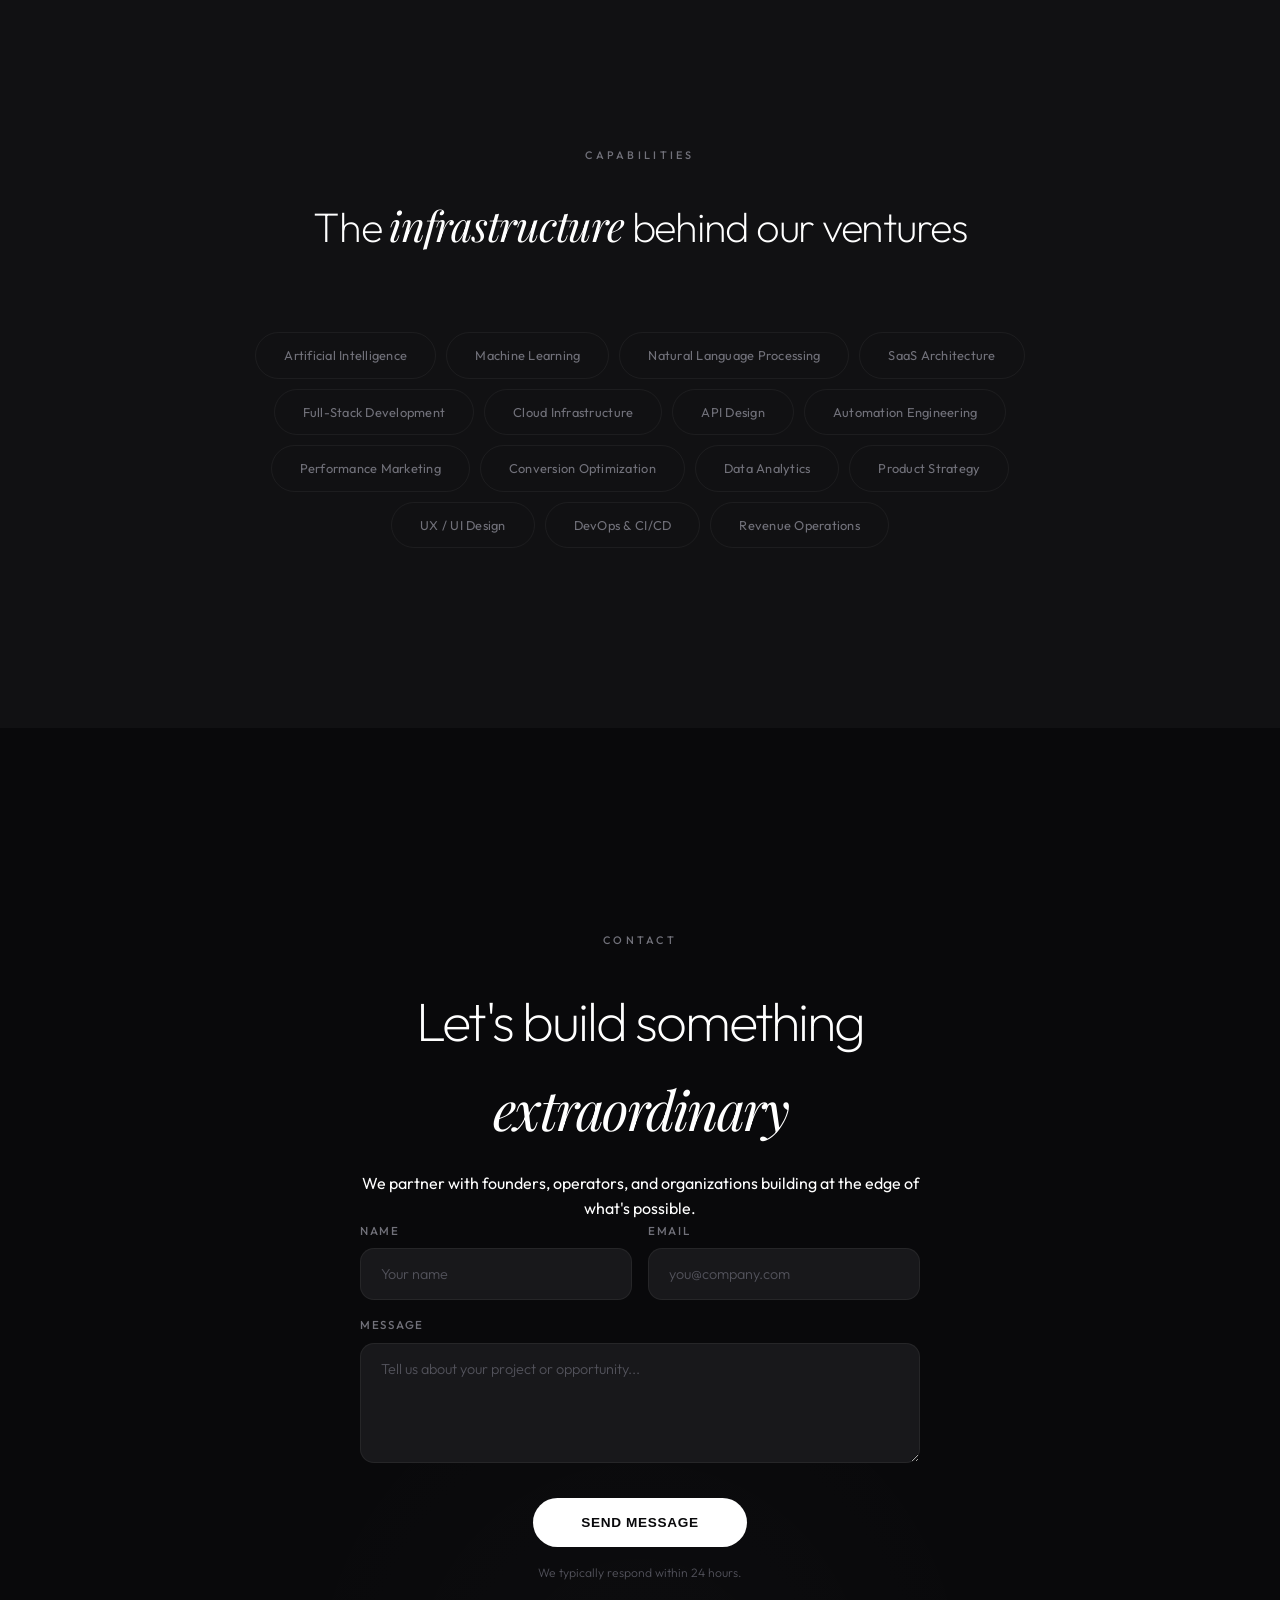
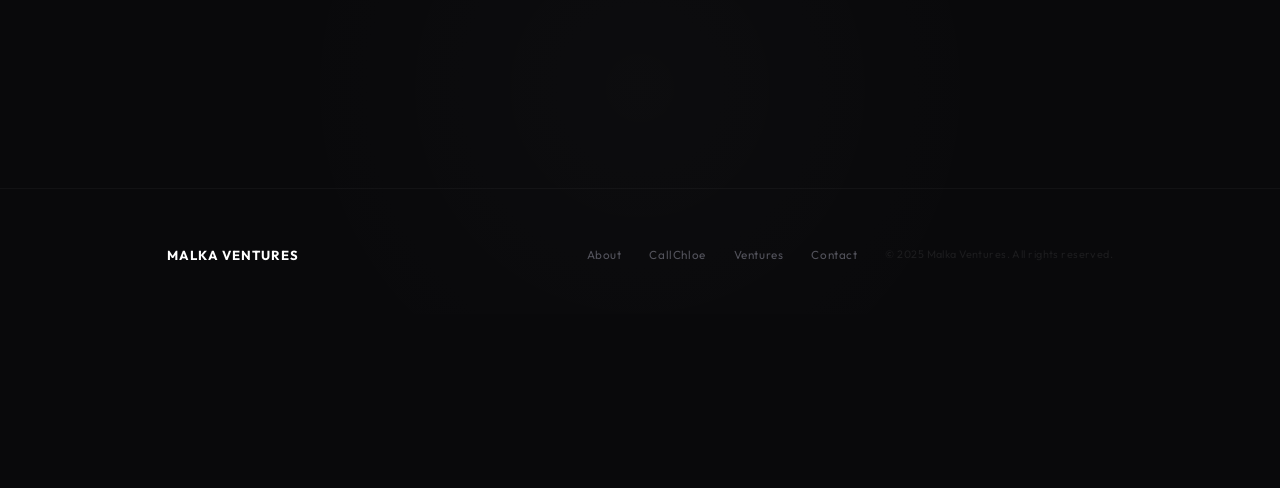
==== commit 30db8f82: "fix: move images to root and fix paths for Vercel" ====
--- a/index.html
+++ b/index.html
@@ -58,7 +58,7 @@
 /* ═══════════════════════════════════════
    HERO — UPGRADED WITH CANVAS PARTICLES
    ═══════════════════════════════════════ */
-.hero{min-height:100vh;display:flex;flex-direction:column;align-items:center;justify-content:center;text-align:center;padding:140px clamp(24px,8vw,120px) 100px;position:relative;overflow:hidden;background:url('public/images/hero.png') center/cover no-repeat}
+.hero{min-height:100vh;display:flex;flex-direction:column;align-items:center;justify-content:center;text-align:center;padding:140px clamp(24px,8vw,120px) 100px;position:relative;overflow:hidden;background:url('images/hero.png') center/cover no-repeat}
 .hero::before{content:'';position:absolute;inset:0;background:rgba(0,0,0,.55);z-index:0}
 
 /* Particle canvas */
@@ -130,7 +130,7 @@
 .wwd-head{text-align:center;margin-bottom:88px}
 .wwd-grid{display:grid;grid-template-columns:repeat(auto-fit,minmax(300px,1fr));gap:1px;background:rgba(255,255,255,.02);border-radius:22px;overflow:hidden;border:1px solid rgba(255,255,255,.04)}
 .wwd-card{background:var(--dark);padding:52px 44px;transition:all .5s var(--ease);position:relative;overflow:hidden}
-.wwd-ai{background:url('public/images/ai-network.png') center/cover no-repeat}
+.wwd-ai{background:url('images/ai-network.png') center/cover no-repeat}
 .wwd-ai::before{content:'';position:absolute;inset:0;background:rgba(0,0,0,.6);z-index:0}
 .wwd-ventures{background:url('https://v3b.fal.media/files/b/0a92bf11/VBvxC-jQ2YTTkyaSZt3AG_FYOAWOKj.png') center/cover no-repeat}
 .wwd-ventures::before{content:'';position:absolute;inset:0;background:rgba(0,0,0,.6);z-index:0}
@@ -142,7 +142,7 @@
 .wwd-card p{font-size:.86rem;color:var(--gray3);line-height:1.8;font-weight:300;position:relative;z-index:1}
 
 /* ═══════════ CALLCHLOE ═══════════ */
-.chloe{padding:clamp(100px,14vw,180px) 0;position:relative;overflow:hidden;background:url('public/images/callchloe.png') center/cover no-repeat}
+.chloe{padding:clamp(100px,14vw,180px) 0;position:relative;overflow:hidden;background:url('images/callchloe.png') center/cover no-repeat}
 .chloe-glow{position:absolute;width:800px;height:800px;border-radius:50%;background:radial-gradient(circle,rgba(255,255,255,.02),transparent 65%);top:50%;left:30%;transform:translate(-50%,-50%);pointer-events:none}
 .chloe-inner{display:grid;grid-template-columns:1fr 1fr;gap:80px;align-items:center}
 .chloe-desc{color:var(--gray3);font-size:.94rem;line-height:1.85;font-weight:300;margin-bottom:40px}
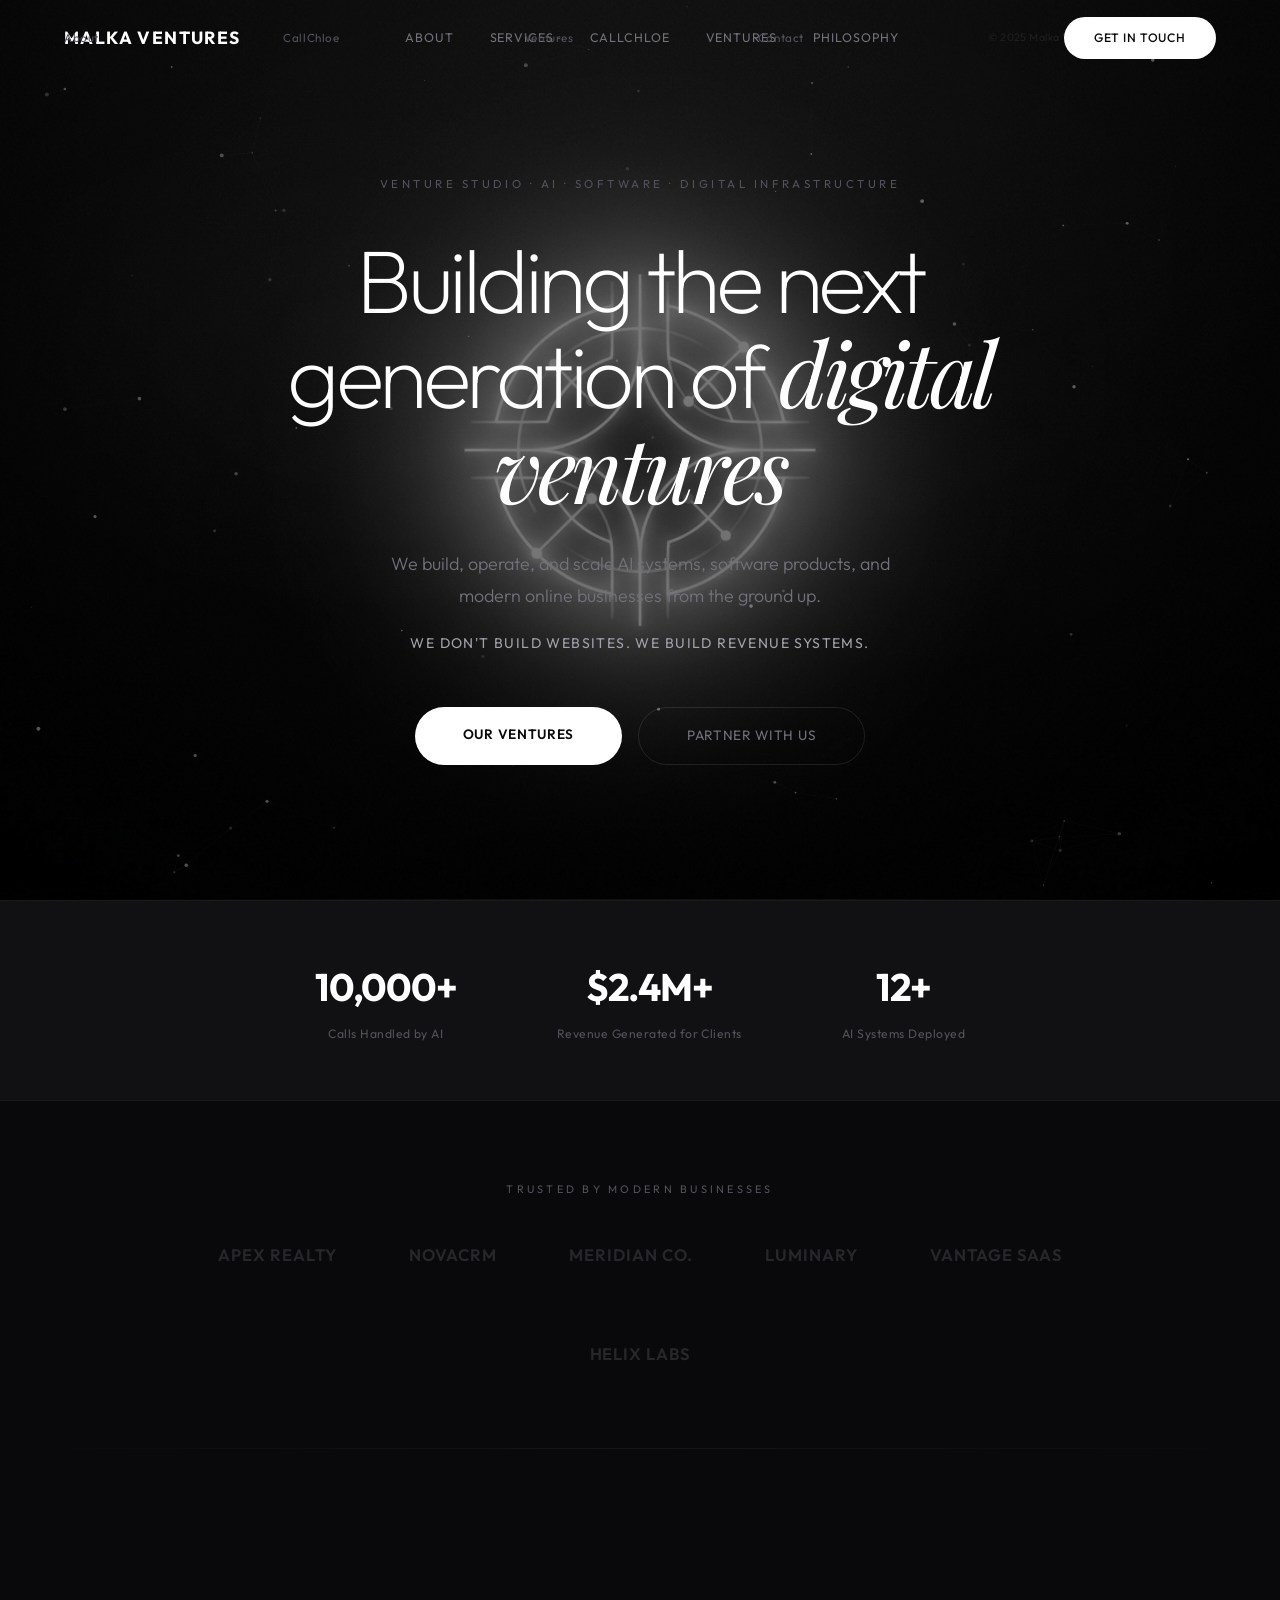
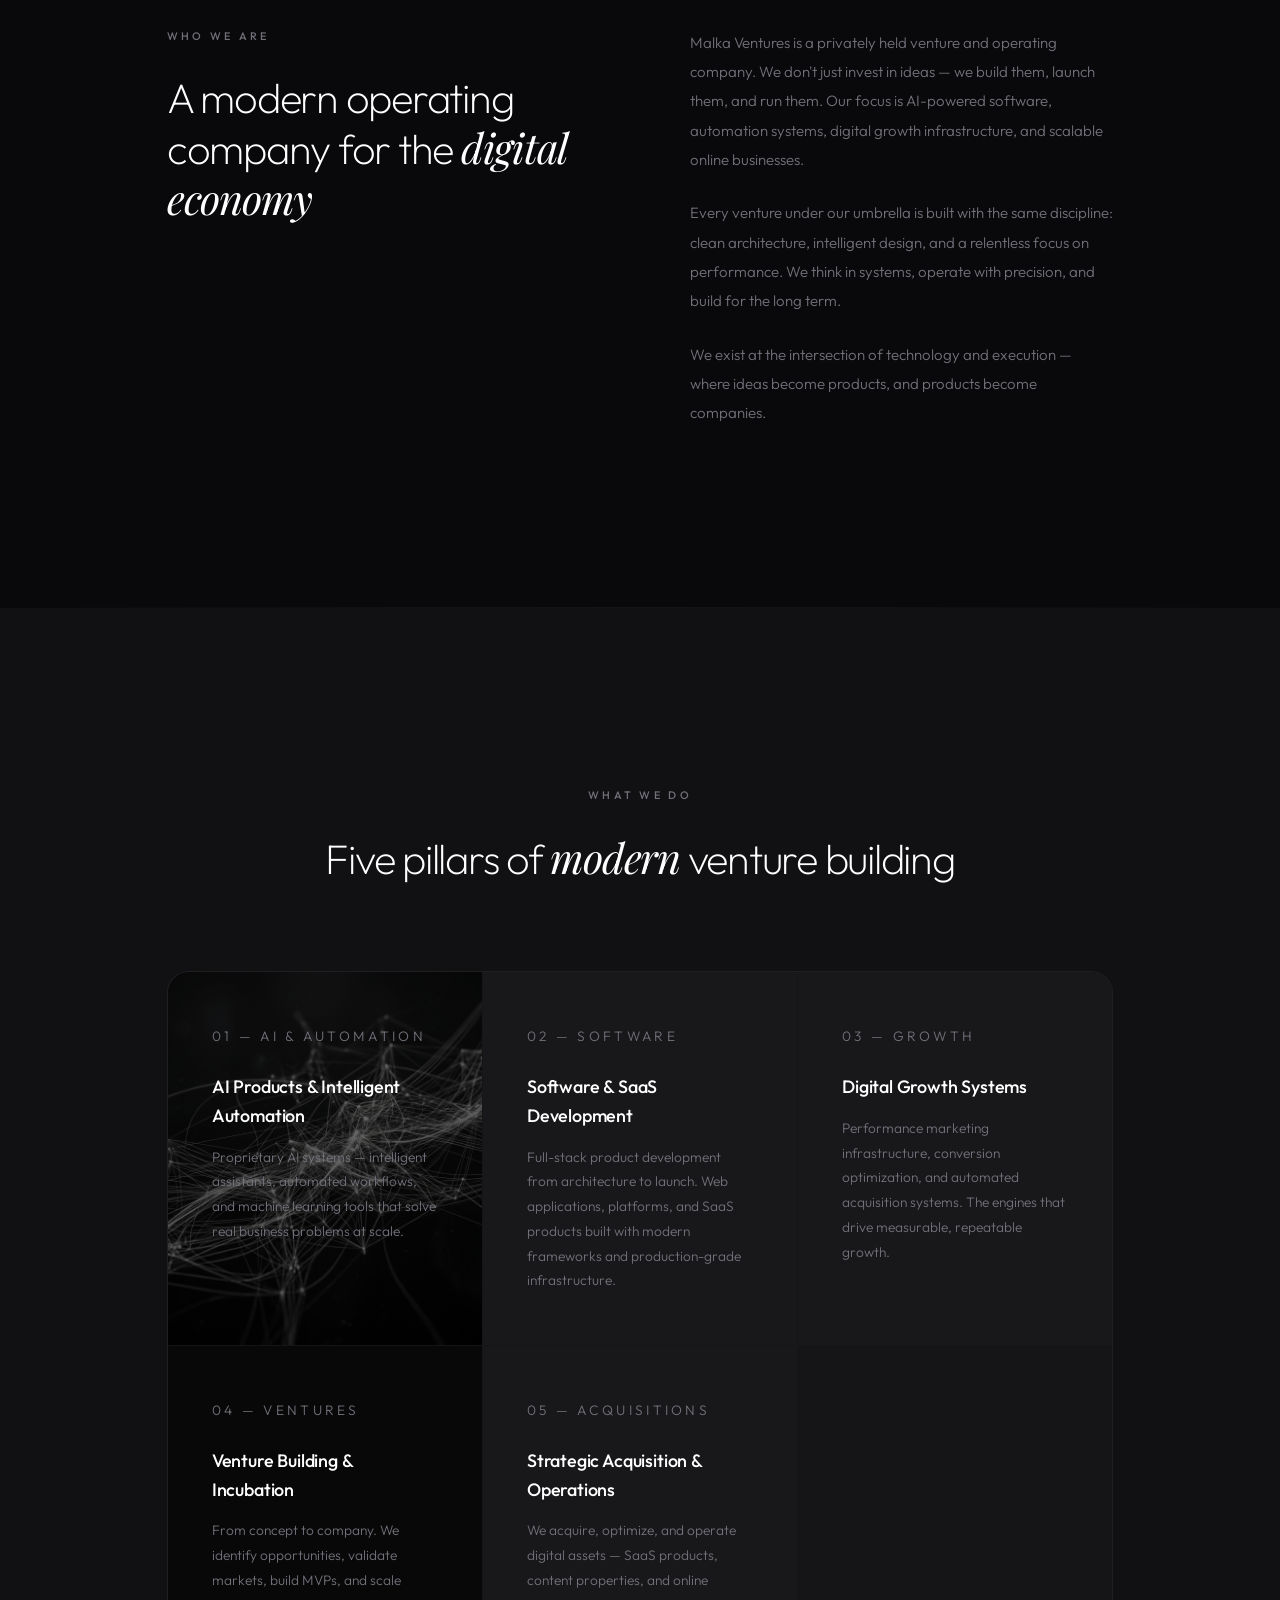
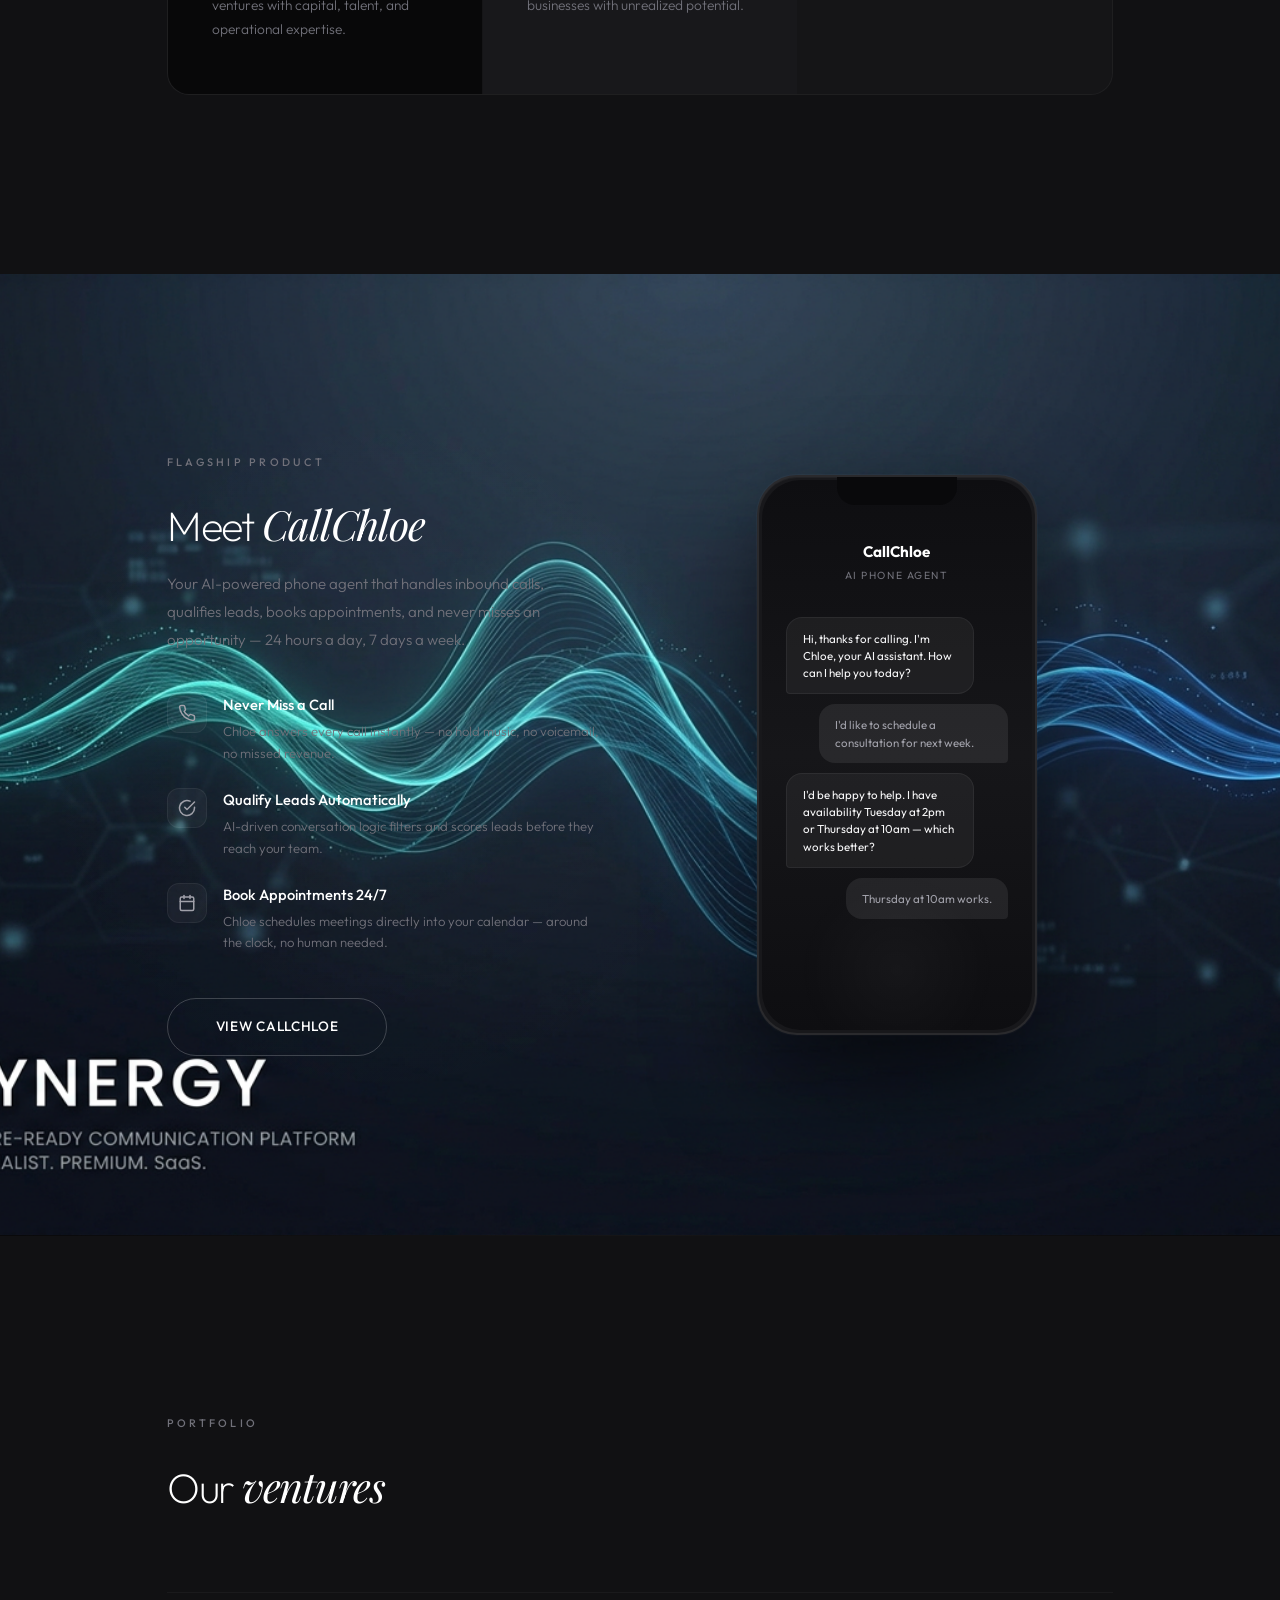
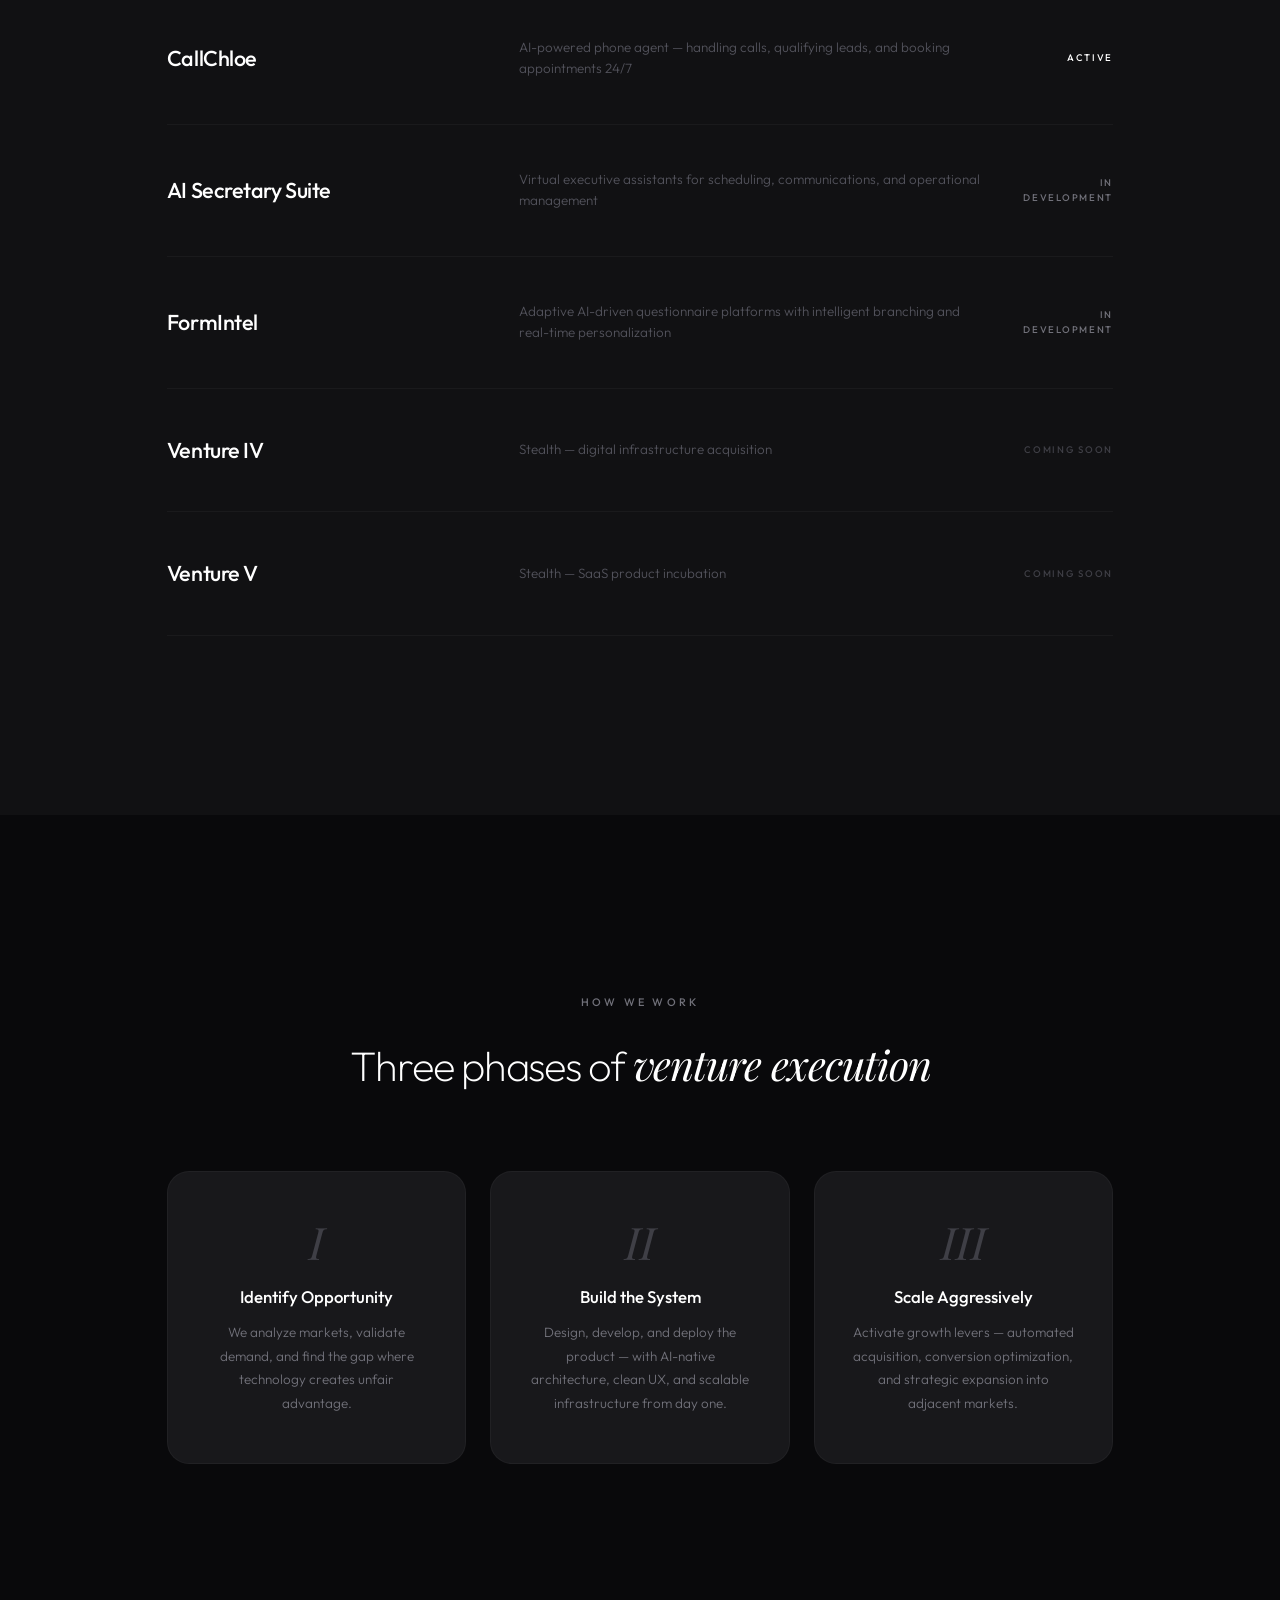
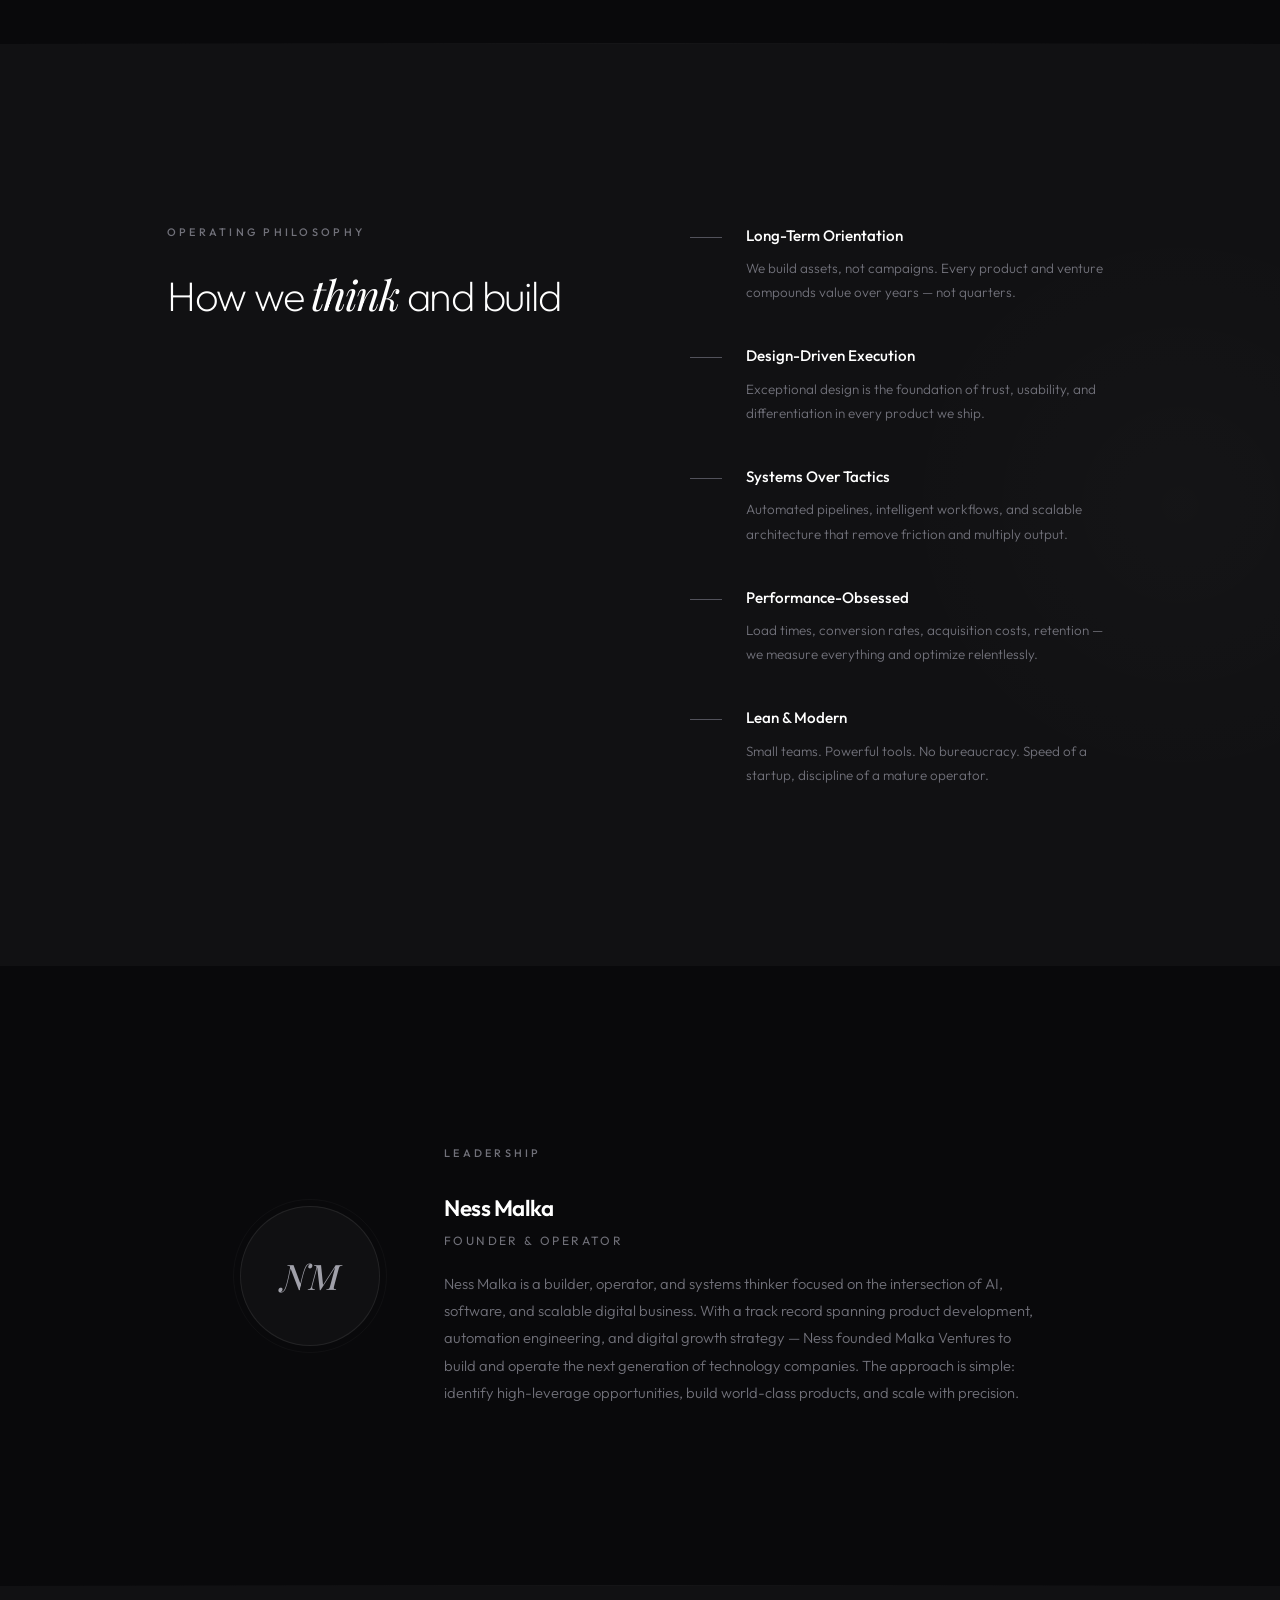
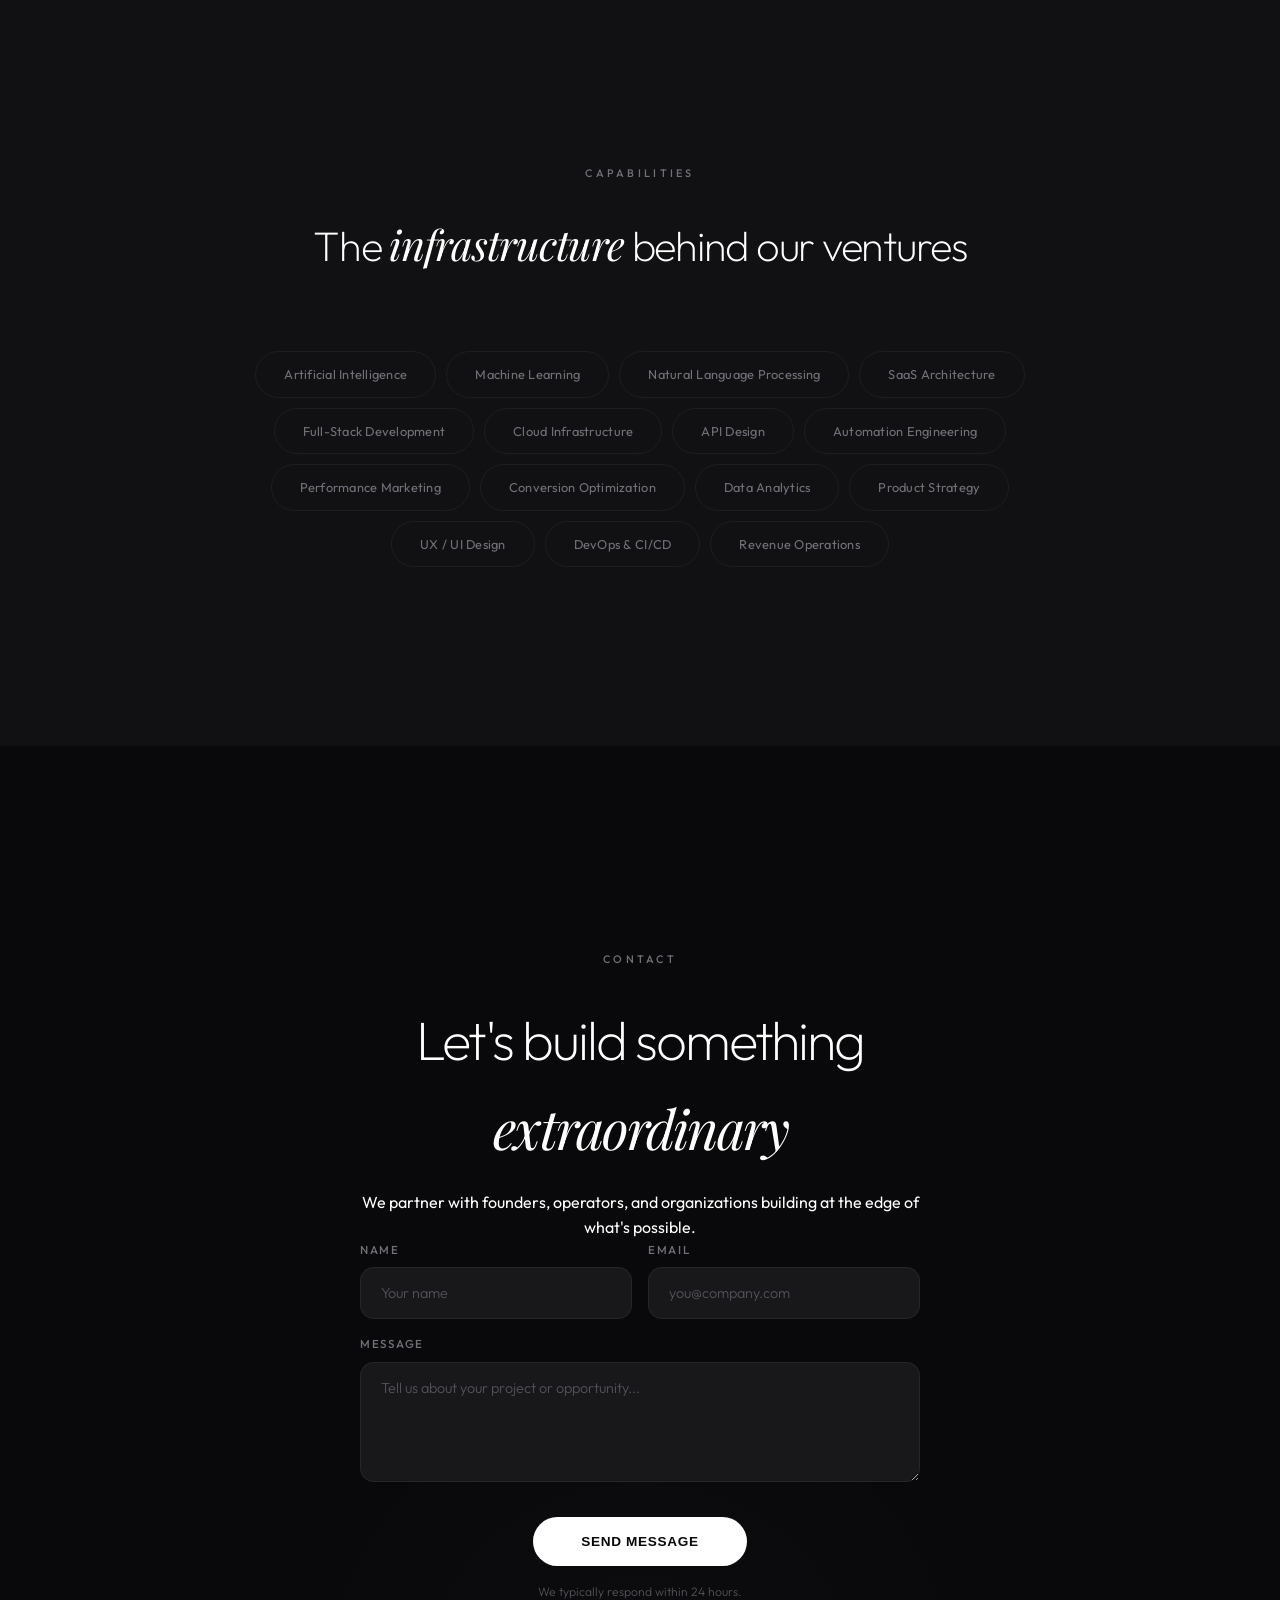
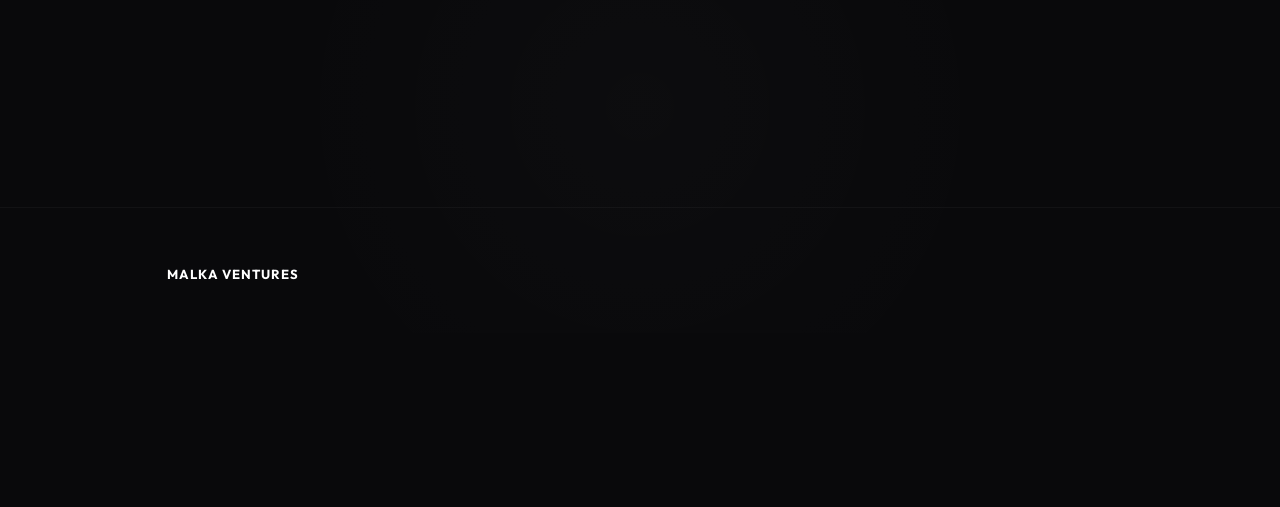
==== commit af597484: "SEO: update index.html, add sitemap.xml and site.webmanifest" ====
--- a/index.html
+++ b/index.html
@@ -1,13 +1,110 @@
 <!DOCTYPE html>
-<html lang="en">
+<html lang="en" dir="ltr">
 <head>
 <meta charset="UTF-8">
 <meta name="viewport" content="width=device-width, initial-scale=1.0">
-<title>Malka Ventures — Building the Future of Digital Business</title>
-<meta name="description" content="Malka Ventures builds, operates, and scales AI systems, software products, and modern digital ventures.">
+
+<!-- ═══════════ PRIMARY SEO META ═══════════ -->
+<title>Malka Ventures — AI Venture Studio | Build, Scale & Operate Digital Businesses</title>
+<meta name="description" content="Malka Ventures is a modern venture studio that builds, operates, and scales AI-powered software, automation systems, and digital businesses. Explore CallChloe, our flagship AI phone agent.">
+<meta name="keywords" content="AI venture studio, AI automation, SaaS development, digital ventures, CallChloe, AI phone agent, venture building, software development, AI products, Malka Ventures">
+<meta name="author" content="Ness Malka">
+<meta name="robots" content="index, follow, max-image-preview:large, max-snippet:-1, max-video-preview:-1">
+<link rel="canonical" href="https://malkaventures.com/">
+
+<!-- ═══════════ OPEN GRAPH ═══════════ -->
+<meta property="og:type" content="website">
+<meta property="og:site_name" content="Malka Ventures">
+<meta property="og:title" content="Malka Ventures — AI Venture Studio | Build, Scale & Operate Digital Businesses">
+<meta property="og:description" content="We build, operate, and scale AI-powered software, automation systems, and modern digital ventures. Home of CallChloe — the AI phone agent that never misses a call.">
+<meta property="og:url" content="https://malkaventures.com/">
+<meta property="og:image" content="https://malkaventures.com/og-image.png">
+<meta property="og:image:width" content="1200">
+<meta property="og:image:height" content="630">
+<meta property="og:image:alt" content="Malka Ventures — AI Venture Studio">
+<meta property="og:locale" content="en_US">
+
+<!-- ═══════════ TWITTER CARD ═══════════ -->
+<meta name="twitter:card" content="summary_large_image">
+<meta name="twitter:title" content="Malka Ventures — AI Venture Studio">
+<meta name="twitter:description" content="We build, operate, and scale AI-powered software, automation systems, and modern digital ventures.">
+<meta name="twitter:image" content="https://malkaventures.com/og-image.png">
+<meta name="twitter:image:alt" content="Malka Ventures — AI Venture Studio">
+
+<!-- ═══════════ ADDITIONAL SEO META ═══════════ -->
+<meta name="theme-color" content="#09090b">
+<meta name="msapplication-TileColor" content="#09090b">
+<meta name="format-detection" content="telephone=no">
+<link rel="icon" type="image/svg+xml" href="/favicon.svg">
+<link rel="icon" type="image/png" sizes="32x32" href="/favicon-32x32.png">
+<link rel="icon" type="image/png" sizes="16x16" href="/favicon-16x16.png">
+<link rel="apple-touch-icon" sizes="180x180" href="/apple-touch-icon.png">
+<link rel="manifest" href="/site.webmanifest">
+<link rel="sitemap" type="application/xml" href="/sitemap.xml">
+
+<!-- ═══════════ STRUCTURED DATA (JSON-LD) ═══════════ -->
+<script type="application/ld+json">
+{
+  "@context": "https://schema.org",
+  "@type": "Organization",
+  "name": "Malka Ventures",
+  "url": "https://malkaventures.com",
+  "logo": "https://malkaventures.com/logo.png",
+  "description": "A modern venture studio that builds, operates, and scales AI-powered software, automation systems, and digital businesses.",
+  "founder": {
+    "@type": "Person",
+    "name": "Ness Malka",
+    "jobTitle": "Founder & Operator"
+  },
+  "sameAs": [],
+  "contactPoint": {
+    "@type": "ContactPoint",
+    "contactType": "business inquiries",
+    "url": "https://malkaventures.com/#contact"
+  },
+  "knowsAbout": [
+    "Artificial Intelligence",
+    "SaaS Development",
+    "Automation Engineering",
+    "Venture Building",
+    "Digital Growth Systems"
+  ]
+}
+</script>
+<script type="application/ld+json">
+{
+  "@context": "https://schema.org",
+  "@type": "SoftwareApplication",
+  "name": "CallChloe",
+  "applicationCategory": "BusinessApplication",
+  "description": "AI-powered phone agent that handles inbound calls, qualifies leads, and books appointments 24/7.",
+  "operatingSystem": "Cloud-based",
+  "offers": {
+    "@type": "Offer",
+    "availability": "https://schema.org/InStock"
+  },
+  "creator": {
+    "@type": "Organization",
+    "name": "Malka Ventures"
+  }
+}
+</script>
+<script type="application/ld+json">
+{
+  "@context": "https://schema.org",
+  "@type": "WebSite",
+  "name": "Malka Ventures",
+  "url": "https://malkaventures.com",
+  "description": "AI Venture Studio — Building, operating, and scaling digital ventures."
+}
+</script>
+
+<!-- ═══════════ FONTS ═══════════ -->
 <link rel="preconnect" href="https://fonts.googleapis.com">
 <link rel="preconnect" href="https://fonts.gstatic.com" crossorigin>
+<link rel="preload" as="style" href="https://fonts.googleapis.com/css2?family=Outfit:wght@200;300;400;500;600;700;800&family=Playfair+Display:ital,wght@0,400;0,500;0,600;0,700;1,400;1,500&display=swap">
 <link href="https://fonts.googleapis.com/css2?family=Outfit:wght@200;300;400;500;600;700;800&family=Playfair+Display:ital,wght@0,400;0,500;0,600;0,700;1,400;1,500&display=swap" rel="stylesheet">
+
 <style>
 *,*::before,*::after{margin:0;padding:0;box-sizing:border-box}
 :root{
@@ -21,8 +118,8 @@
 body{background:var(--black);color:var(--white);font-family:var(--sans);line-height:1.6;-webkit-font-smoothing:antialiased;overflow-x:hidden}
 ::selection{background:var(--white);color:var(--black)}
 body::after{content:'';position:fixed;inset:0;z-index:9999;pointer-events:none;opacity:.015;mix-blend-mode:overlay;background-image:url("data:image/svg+xml,%3Csvg viewBox='0 0 512 512' xmlns='http://www.w3.org/2000/svg'%3E%3Cfilter id='n'%3E%3CfeTurbulence type='fractalNoise' baseFrequency='.65' numOctaves='5' stitchTiles='stitch'/%3E%3C/filter%3E%3Crect width='100%25' height='100%25' filter='url(%23n)'/%3E%3C/svg%3E");background-size:256px}
-
-/* ═══════════ NAV ═══════════ */
+.skip-link{position:absolute;top:-100%;left:50%;transform:translateX(-50%);background:var(--white);color:var(--black);padding:12px 24px;border-radius:8px;font-weight:600;font-size:.9rem;z-index:10000;transition:top .3s;text-decoration:none}
+.skip-link:focus{top:12px}
 nav{position:fixed;top:0;left:0;right:0;z-index:1000;padding:0 clamp(24px,5vw,80px);height:76px;display:flex;align-items:center;justify-content:space-between;transition:all .5s var(--ease)}
 nav.scrolled{background:rgba(9,9,11,.92);backdrop-filter:blur(48px) saturate(1.5);border-bottom:1px solid rgba(255,255,255,.04)}
 .nav-logo{font-weight:700;font-size:1.1rem;letter-spacing:.08em;text-transform:uppercase;color:var(--white);text-decoration:none;transition:opacity .3s}
@@ -33,69 +130,34 @@
 .nav-cta{font-size:.76rem;font-weight:500;letter-spacing:.07em;text-transform:uppercase;color:var(--black);background:var(--white);padding:11px 30px;border-radius:100px;text-decoration:none;transition:all .4s var(--ease)}
 .nav-cta:hover{background:var(--gray1);transform:translateY(-1px);box-shadow:0 8px 30px rgba(255,255,255,.06)}
 @media(max-width:768px){.nav-links{display:none}nav{padding:0 20px;height:64px}}
-
-/* ═══════════ SCROLL REVEAL ═══════════ */
 .sr{opacity:0;transform:translateY(52px) scale(.97);transition:opacity .9s var(--ease),transform .9s var(--ease)}
 .sr.v{opacity:1;transform:translateY(0) scale(1)}
 .sr-d1{transition-delay:.1s}.sr-d2{transition-delay:.2s}.sr-d3{transition-delay:.3s}.sr-d4{transition-delay:.4s}.sr-d5{transition-delay:.5s}
-
-/* ═══════════ SHARED ═══════════ */
 .s-label{font-size:.68rem;font-weight:500;letter-spacing:.3em;text-transform:uppercase;color:var(--gray3);margin-bottom:28px}
 .s-title{font-weight:200;font-size:clamp(1.7rem,3.4vw,2.6rem);letter-spacing:-.03em;line-height:1.18;color:var(--white)}
 .s-title em{font-family:var(--serif);font-style:italic;font-weight:400}
 .divider{width:100%;height:1px;background:linear-gradient(90deg,transparent,rgba(255,255,255,.05) 50%,transparent)}
 .container{max-width:1100px;margin:0 auto;padding:0 clamp(24px,6vw,80px)}
 .bg-deep{background:var(--deep)}
-
-/* ═══════════ BUTTONS ═══════════ */
 .btn-w{display:inline-block;padding:17px 48px;border-radius:100px;background:var(--white);color:var(--black);font-size:.85rem;font-weight:600;letter-spacing:.05em;text-transform:uppercase;text-decoration:none;border:none;cursor:pointer;transition:all .4s var(--ease)}
 .btn-w:hover{background:var(--gray1);transform:translateY(-2px);box-shadow:0 20px 60px rgba(255,255,255,.07)}
 .btn-g{display:inline-block;padding:17px 48px;border-radius:100px;background:transparent;color:var(--gray3);font-size:.85rem;font-weight:400;letter-spacing:.05em;text-transform:uppercase;text-decoration:none;border:1px solid rgba(255,255,255,.1);cursor:pointer;transition:all .4s var(--ease)}
 .btn-g:hover{color:var(--white);border-color:rgba(255,255,255,.25)}
 .btn-outline{display:inline-block;padding:17px 48px;border-radius:100px;background:transparent;color:var(--white);font-size:.85rem;font-weight:500;letter-spacing:.05em;text-transform:uppercase;text-decoration:none;border:1px solid rgba(255,255,255,.2);cursor:pointer;transition:all .4s var(--ease)}
 .btn-outline:hover{background:var(--white);color:var(--black);transform:translateY(-2px);box-shadow:0 20px 60px rgba(255,255,255,.07)}
-
-/* ═══════════════════════════════════════
-   HERO — UPGRADED WITH CANVAS PARTICLES
-   ═══════════════════════════════════════ */
 .hero{min-height:100vh;display:flex;flex-direction:column;align-items:center;justify-content:center;text-align:center;padding:140px clamp(24px,8vw,120px) 100px;position:relative;overflow:hidden;background:url('images/hero.png') center/cover no-repeat}
 .hero::before{content:'';position:absolute;inset:0;background:rgba(0,0,0,.55);z-index:0}
-
-/* Particle canvas */
 #hero-canvas{position:absolute;inset:0;z-index:0;pointer-events:none}
-
-/* Mesh gradient overlay — slow breathing */
-.hero-mesh{
-  position:absolute;inset:0;z-index:1;pointer-events:none;
-  background:
-    radial-gradient(ellipse 60% 50% at 30% 40%,rgba(255,255,255,.018),transparent 60%),
-    radial-gradient(ellipse 50% 40% at 70% 55%,rgba(255,255,255,.012),transparent 55%),
-    radial-gradient(ellipse 80% 60% at 50% 30%,rgba(255,255,255,.008),transparent 70%);
-  animation:meshFloat 16s ease-in-out infinite alternate;
-}
-@keyframes meshFloat{
-  0%{opacity:.6;transform:scale(1) translate(0,0)}
-  33%{opacity:.9;transform:scale(1.04) translate(10px,-8px)}
-  66%{opacity:.7;transform:scale(1.08) translate(-8px,6px)}
-  100%{opacity:1;transform:scale(1.06) translate(5px,-12px)}
-}
-
-/* Mouse-reactive glow */
+.hero-mesh{position:absolute;inset:0;z-index:1;pointer-events:none;background:radial-gradient(ellipse 60% 50% at 30% 40%,rgba(255,255,255,.018),transparent 60%),radial-gradient(ellipse 50% 40% at 70% 55%,rgba(255,255,255,.012),transparent 55%),radial-gradient(ellipse 80% 60% at 50% 30%,rgba(255,255,255,.008),transparent 70%);animation:meshFloat 16s ease-in-out infinite alternate}
+@keyframes meshFloat{0%{opacity:.6;transform:scale(1) translate(0,0)}33%{opacity:.9;transform:scale(1.04) translate(10px,-8px)}66%{opacity:.7;transform:scale(1.08) translate(-8px,6px)}100%{opacity:1;transform:scale(1.06) translate(5px,-12px)}}
 .hero-glow{position:absolute;width:900px;height:900px;border-radius:50%;background:radial-gradient(circle,rgba(255,255,255,.025) 0%,transparent 65%);top:50%;left:50%;transform:translate(-50%,-50%);pointer-events:none;z-index:1;animation:breathe 7s ease-in-out infinite}
 @keyframes breathe{0%,100%{opacity:.4;transform:translate(-50%,-50%) scale(1)}50%{opacity:.7;transform:translate(-50%,-50%) scale(1.2)}}
-
-/* Geometric rings */
 .geo{position:absolute;pointer-events:none;opacity:.025;z-index:1}
 .geo-ring{width:450px;height:450px;border-radius:50%;border:1px solid var(--gray4);animation:geoSpin 55s linear infinite}
 .geo-ring.sm{width:240px;height:240px;animation-duration:38s;animation-direction:reverse}
 @keyframes geoSpin{to{transform:rotate(360deg)}}
-
-/* Horizon line glow */
 .hero-horizon{position:absolute;bottom:0;left:0;right:0;height:1px;background:linear-gradient(90deg,transparent 5%,rgba(255,255,255,.04) 30%,rgba(255,255,255,.06) 50%,rgba(255,255,255,.04) 70%,transparent 95%);z-index:2}
-
-/* Content z-index */
 .hero-content{position:relative;z-index:3;display:flex;flex-direction:column;align-items:center}
-
 .hero-eyebrow{font-size:.72rem;font-weight:400;letter-spacing:.3em;text-transform:uppercase;color:var(--gray4);margin-bottom:40px;opacity:0;animation:fadeUp 1s var(--ease) .2s forwards}
 .hero h1{font-weight:200;font-size:clamp(2.6rem,7vw,5.8rem);letter-spacing:-.05em;line-height:1.02;max-width:920px;color:var(--white);opacity:0;animation:fadeUp 1.2s var(--ease) .4s forwards}
 .hero h1 em{font-family:var(--serif);font-style:italic;font-weight:400}
@@ -103,45 +165,35 @@
 .hero-sub2{font-size:clamp(.78rem,1.1vw,.88rem);font-weight:400;letter-spacing:.1em;text-transform:uppercase;color:var(--gray2);margin-top:20px;opacity:0;animation:fadeUp 1s var(--ease) .9s forwards}
 .hero-cta-row{display:flex;gap:16px;margin-top:52px;flex-wrap:wrap;justify-content:center;opacity:0;animation:fadeUp 1s var(--ease) 1.1s forwards}
 @keyframes fadeUp{from{opacity:0;transform:translateY(30px)}to{opacity:1;transform:translateY(0)}}
-
-/* ═══════════ METRICS ═══════════ */
 .metrics{padding:56px 0;border-top:1px solid rgba(255,255,255,.04);border-bottom:1px solid rgba(255,255,255,.04);background:var(--deep)}
 .metrics-inner{display:flex;justify-content:center;gap:clamp(40px,8vw,100px);flex-wrap:wrap}
 .metric{text-align:center}
 .metric-num{font-weight:700;font-size:clamp(1.8rem,3vw,2.6rem);letter-spacing:-.03em;color:var(--white)}
 .metric-label{font-size:.76rem;color:var(--gray4);margin-top:6px;font-weight:400;letter-spacing:.04em}
-
-/* ═══════════ SOCIAL PROOF ═══════════ */
 .proof{padding:80px 0;text-align:center}
 .proof-label{font-size:.68rem;font-weight:400;letter-spacing:.3em;text-transform:uppercase;color:var(--gray4);margin-bottom:44px}
 .proof-logos{display:flex;justify-content:center;align-items:center;gap:clamp(32px,6vw,72px);flex-wrap:wrap;opacity:.2}
 .proof-logo{font-weight:600;font-size:clamp(.85rem,1.3vw,1.05rem);letter-spacing:.06em;text-transform:uppercase;color:var(--gray2);transition:opacity .3s}
 .proof-logo:hover{opacity:.5}
-
-/* ═══════════ ABOUT ═══════════ */
 .about{padding:clamp(100px,14vw,180px) 0}
 .about-inner{display:grid;grid-template-columns:1fr 1fr;gap:100px;align-items:start}
 .about-text{color:var(--gray3);font-size:.94rem;line-height:1.95;font-weight:300}
 .about-text p+p{margin-top:24px}
 @media(max-width:768px){.about-inner{grid-template-columns:1fr;gap:40px}}
-
-/* ═══════════ WHAT WE DO ═══════════ */
 .wwd{padding:clamp(100px,14vw,180px) 0}
 .wwd-head{text-align:center;margin-bottom:88px}
 .wwd-grid{display:grid;grid-template-columns:repeat(auto-fit,minmax(300px,1fr));gap:1px;background:rgba(255,255,255,.02);border-radius:22px;overflow:hidden;border:1px solid rgba(255,255,255,.04)}
 .wwd-card{background:var(--dark);padding:52px 44px;transition:all .5s var(--ease);position:relative;overflow:hidden}
+.wwd-card::after{content:'';position:absolute;top:-50%;left:-50%;width:200%;height:200%;background:radial-gradient(circle,rgba(255,255,255,.02),transparent 60%);opacity:0;transition:opacity .6s;pointer-events:none}
+.wwd-card:hover{background:rgba(39,39,42,.8)}
+.wwd-card:hover::after{opacity:1}
 .wwd-ai{background:url('images/ai-network.png') center/cover no-repeat}
 .wwd-ai::before{content:'';position:absolute;inset:0;background:rgba(0,0,0,.6);z-index:0}
 .wwd-ventures{background:url('https://v3b.fal.media/files/b/0a92bf11/VBvxC-jQ2YTTkyaSZt3AG_FYOAWOKj.png') center/cover no-repeat}
 .wwd-ventures::before{content:'';position:absolute;inset:0;background:rgba(0,0,0,.6);z-index:0}
-.wwd-card::after{content:'';position:absolute;top:-50%;left:-50%;width:200%;height:200%;background:radial-gradient(circle,rgba(255,255,255,.02),transparent 60%);opacity:0;transition:opacity .6s;pointer-events:none}
-.wwd-card:hover{background:rgba(39,39,42,.8)}
-.wwd-card:hover::after{opacity:1}
 .wwd-num{font-size:.6rem;font-weight:400;letter-spacing:.24em;color:var(--gray4);text-transform:uppercase;margin-bottom:24px;position:relative;z-index:1}
 .wwd-card h3{font-weight:500;font-size:1.12rem;letter-spacing:-.01em;margin-bottom:14px;color:var(--white);position:relative;z-index:1}
 .wwd-card p{font-size:.86rem;color:var(--gray3);line-height:1.8;font-weight:300;position:relative;z-index:1}
-
-/* ═══════════ CALLCHLOE ═══════════ */
 .chloe{padding:clamp(100px,14vw,180px) 0;position:relative;overflow:hidden;background:url('images/callchloe.png') center/cover no-repeat}
 .chloe-glow{position:absolute;width:800px;height:800px;border-radius:50%;background:radial-gradient(circle,rgba(255,255,255,.02),transparent 65%);top:50%;left:30%;transform:translate(-50%,-50%);pointer-events:none}
 .chloe-inner{display:grid;grid-template-columns:1fr 1fr;gap:80px;align-items:center}
@@ -152,7 +204,6 @@
 .benefit-icon svg{width:18px;height:18px;stroke:var(--gray2);fill:none;stroke-width:2;stroke-linecap:round;stroke-linejoin:round}
 .benefit h4{font-weight:500;font-size:.92rem;color:var(--white);margin-bottom:4px}
 .benefit p{font-size:.82rem;color:var(--gray3);font-weight:300;line-height:1.65}
-
 .chloe-mockup{position:relative;display:flex;justify-content:center;z-index:1}
 .phone-frame{width:280px;height:560px;border-radius:40px;border:2px solid rgba(255,255,255,.08);background:var(--dark);position:relative;overflow:hidden;box-shadow:0 40px 100px rgba(0,0,0,.6),0 0 0 1px rgba(255,255,255,.03),inset 0 1px 0 rgba(255,255,255,.04)}
 .phone-notch{position:absolute;top:0;left:50%;transform:translateX(-50%);width:120px;height:28px;background:var(--black);border-radius:0 0 18px 18px;z-index:10}
@@ -167,8 +218,6 @@
 @keyframes chatIn{from{opacity:0;transform:translateY(8px)}to{opacity:1;transform:translateY(0)}}
 .phone-glow{position:absolute;bottom:-40px;left:50%;transform:translateX(-50%);width:200px;height:200px;border-radius:50%;background:radial-gradient(circle,rgba(255,255,255,.03),transparent 70%);pointer-events:none}
 @media(max-width:768px){.chloe-inner{grid-template-columns:1fr;gap:60px;text-align:center}.chloe-mockup{order:-1}.benefit{text-align:left}}
-
-/* ═══════════ VENTURES ═══════════ */
 .ventures{padding:clamp(100px,14vw,180px) 0}
 .ventures-head{margin-bottom:80px}
 .venture-item{display:grid;grid-template-columns:1fr 1.4fr 100px;align-items:center;padding:44px 0;border-bottom:1px solid rgba(255,255,255,.04);transition:all .5s var(--ease);cursor:default;position:relative}
@@ -182,8 +231,6 @@
 .venture-arrow{position:absolute;right:0;font-size:1.1rem;color:var(--gray2);opacity:0;transition:all .4s var(--ease);transform:translateX(-10px)}
 .venture-item:hover .venture-arrow{opacity:1;transform:translateX(0)}
 @media(max-width:768px){.venture-item{grid-template-columns:1fr;gap:10px;padding:32px 0}.venture-status{text-align:left}.venture-arrow{display:none}}
-
-/* ═══════════ HOW WE WORK ═══════════ */
 .how{padding:clamp(100px,14vw,180px) 0}
 .how-head{text-align:center;margin-bottom:80px}
 .how-steps{display:grid;grid-template-columns:repeat(3,1fr);gap:24px}
@@ -195,8 +242,6 @@
 .how-step h3{font-weight:500;font-size:1.05rem;margin-bottom:10px;color:var(--white);position:relative;z-index:1}
 .how-step p{font-size:.84rem;color:var(--gray3);font-weight:300;line-height:1.75;position:relative;z-index:1}
 @media(max-width:768px){.how-steps{grid-template-columns:1fr}}
-
-/* ═══════════ PHILOSOPHY ═══════════ */
 .philosophy{padding:clamp(100px,14vw,180px) 0;position:relative;overflow:hidden}
 .philosophy-glow{position:absolute;width:600px;height:600px;border-radius:50%;background:radial-gradient(circle,rgba(255,255,255,.015),transparent 70%);top:50%;right:-200px;transform:translateY(-50%);pointer-events:none}
 .philosophy-inner{display:grid;grid-template-columns:1fr 1fr;gap:100px;align-items:start}
@@ -207,8 +252,6 @@
 .philo-item h4{font-weight:500;font-size:.95rem;margin-bottom:8px;color:var(--white)}
 .philo-item p{font-size:.84rem;color:var(--gray3);font-weight:300;line-height:1.8}
 @media(max-width:768px){.philosophy-inner{grid-template-columns:1fr;gap:48px}}
-
-/* ═══════════ FOUNDER ═══════════ */
 .founder{padding:clamp(100px,14vw,180px) 0}
 .founder-inner{display:grid;grid-template-columns:auto 1fr;gap:64px;align-items:center;max-width:800px;margin:0 auto}
 .founder-avatar{width:140px;height:140px;border-radius:50%;background:rgba(255,255,255,.03);border:1px solid rgba(255,255,255,.08);display:flex;align-items:center;justify-content:center;position:relative}
@@ -218,8 +261,6 @@
 .founder-title{font-size:.75rem;font-weight:400;letter-spacing:.2em;text-transform:uppercase;color:var(--gray3);margin-bottom:20px}
 .founder-bio{color:var(--gray3);font-size:.92rem;line-height:1.85;font-weight:300}
 @media(max-width:768px){.founder-inner{grid-template-columns:1fr;text-align:center;gap:32px}.founder-avatar{margin:0 auto}}
-
-/* ═══════════ CAPABILITIES ═══════════ */
 .capabilities{padding:clamp(100px,14vw,180px) 0}
 .cap-inner{text-align:center}
 .cap-title{font-weight:200;font-size:clamp(1.7rem,3.4vw,2.6rem);letter-spacing:-.03em;color:var(--white);margin-bottom:72px}
@@ -227,8 +268,6 @@
 .cap-row{display:flex;flex-wrap:wrap;justify-content:center;gap:10px;max-width:820px;margin:0 auto}
 .cap-tag{padding:12px 28px;border-radius:100px;border:1px solid rgba(255,255,255,.05);font-size:.8rem;font-weight:400;color:var(--gray3);letter-spacing:.02em;transition:all .4s var(--ease);cursor:default}
 .cap-tag:hover{border-color:rgba(255,255,255,.15);color:var(--white);background:rgba(255,255,255,.03)}
-
-/* ═══════════ CONTACT ═══════════ */
 .contact{padding:clamp(120px,16vw,220px) 0;position:relative}
 .contact-glow{position:absolute;width:800px;height:800px;border-radius:50%;background:radial-gradient(circle,rgba(255,255,255,.015),transparent 65%);bottom:-300px;left:50%;transform:translateX(-50%);pointer-events:none}
 .contact-inner{max-width:560px;margin:0 auto;text-align:center}
@@ -243,8 +282,6 @@
 .form-group textarea{min-height:120px}
 .form-submit{margin-top:28px}
 .form-note{font-size:.76rem;color:var(--gray4);margin-top:16px;font-weight:300}
-
-/* ═══════════ FOOTER ═══════════ */
 footer{padding:56px 0 48px;border-top:1px solid rgba(255,255,255,.035)}
 .footer-inner{display:flex;justify-content:space-between;align-items:center;flex-wrap:wrap;gap:20px}
 .footer-logo{font-weight:700;font-size:.82rem;letter-spacing:.08em;text-transform:uppercase;color:var(--white)}
@@ -257,32 +294,32 @@
 </head>
 <body>
 
-<!-- NAV -->
-<nav id="nav">
-  <a href="#" class="nav-logo">Malka Ventures</a>
+<a href="#main-content" class="skip-link">Skip to main content</a>
+
+<header>
+<nav id="nav" aria-label="Main navigation">
+  <a href="/" class="nav-logo" aria-label="Malka Ventures — Home">Malka Ventures</a>
   <div class="nav-links">
     <a href="#about">About</a>
+    <a href="#services">Services</a>
     <a href="#chloe">CallChloe</a>
     <a href="#ventures">Ventures</a>
     <a href="#philosophy">Philosophy</a>
   </div>
-  <a href="#contact" class="nav-cta">Get in Touch</a>
+  <a href="#contact" class="nav-cta" aria-label="Get in touch with Malka Ventures">Get in Touch</a>
 </nav>
-
-<!-- ═══════════ HERO ═══════════ -->
-<section class="hero">
-  <!-- Particle canvas -->
-  <canvas id="hero-canvas"></canvas>
-  <!-- Mesh gradient -->
-  <div class="hero-mesh"></div>
-  <!-- Mouse glow -->
-  <div class="hero-glow" id="heroGlow"></div>
-  <!-- Geo rings -->
-  <div class="geo geo-ring" style="top:10%;left:5%"></div>
-  <div class="geo geo-ring sm" style="bottom:15%;right:7%"></div>
-  <!-- Horizon -->
-  <div class="hero-horizon"></div>
-
+</header>
+
+<main id="main-content">
+
+<!-- HERO -->
+<section class="hero" aria-label="Introduction">
+  <canvas id="hero-canvas" aria-hidden="true"></canvas>
+  <div class="hero-mesh" aria-hidden="true"></div>
+  <div class="hero-glow" id="heroGlow" aria-hidden="true"></div>
+  <div class="geo geo-ring" style="top:10%;left:5%" aria-hidden="true"></div>
+  <div class="geo geo-ring sm" style="bottom:15%;right:7%" aria-hidden="true"></div>
+  <div class="hero-horizon" aria-hidden="true"></div>
   <div class="hero-content">
     <p class="hero-eyebrow">Venture Studio &middot; AI &middot; Software &middot; Digital Infrastructure</p>
     <h1>Building the next generation of <em>digital ventures</em></h1>
@@ -296,7 +333,7 @@
 </section>
 
 <!-- METRICS -->
-<section class="metrics">
+<section class="metrics" aria-label="Key results">
   <div class="container"><div class="metrics-inner sr">
     <div class="metric"><div class="metric-num">10,000+</div><div class="metric-label">Calls Handled by AI</div></div>
     <div class="metric"><div class="metric-num">$2.4M+</div><div class="metric-label">Revenue Generated for Clients</div></div>
@@ -305,21 +342,21 @@
 </section>
 
 <!-- SOCIAL PROOF -->
-<section class="proof"><div class="container sr">
-  <div class="proof-label">Trusted by modern businesses</div>
-  <div class="proof-logos">
-    <span class="proof-logo">Apex Realty</span><span class="proof-logo">NovaCRM</span><span class="proof-logo">Meridian Co.</span>
-    <span class="proof-logo">Luminary</span><span class="proof-logo">Vantage SaaS</span><span class="proof-logo">Helix Labs</span>
+<section class="proof" aria-label="Client trust"><div class="container sr">
+  <p class="proof-label">Trusted by modern businesses</p>
+  <div class="proof-logos" role="list">
+    <span class="proof-logo" role="listitem">Apex Realty</span><span class="proof-logo" role="listitem">NovaCRM</span><span class="proof-logo" role="listitem">Meridian Co.</span>
+    <span class="proof-logo" role="listitem">Luminary</span><span class="proof-logo" role="listitem">Vantage SaaS</span><span class="proof-logo" role="listitem">Helix Labs</span>
   </div>
 </div></section>
 
-<div class="divider"></div>
+<div class="divider" aria-hidden="true"></div>
 
 <!-- ABOUT -->
-<section class="about" id="about"><div class="container"><div class="about-inner">
+<section class="about" id="about" aria-labelledby="about-heading"><div class="container"><div class="about-inner">
   <div class="sr">
-    <div class="s-label">Who We Are</div>
-    <div class="s-title">A modern operating company for the <em>digital economy</em></div>
+    <p class="s-label">Who We Are</p>
+    <h2 class="s-title" id="about-heading">A modern operating company for the <em>digital economy</em></h2>
   </div>
   <div class="about-text sr sr-d2">
     <p>Malka Ventures is a privately held venture and operating company. We don't just invest in ideas — we build them, launch them, and run them. Our focus is AI-powered software, automation systems, digital growth infrastructure, and scalable online businesses.</p>
@@ -328,153 +365,151 @@
   </div>
 </div></div></section>
 
-<div class="divider"></div>
-
-<!-- WHAT WE DO -->
-<section class="wwd bg-deep"><div class="container">
-  <div class="wwd-head sr"><div class="s-label">What We Do</div><div class="s-title">Five pillars of <em>modern</em> venture building</div></div>
-  <div class="wwd-grid">
-    <div class="wwd-card wwd-ai sr sr-d1"><div class="wwd-num">01 — AI &amp; Automation</div><h3>AI Products &amp; Intelligent Automation</h3><p>Proprietary AI systems — intelligent assistants, automated workflows, and machine learning tools that solve real business problems at scale.</p></div>
-    <div class="wwd-card sr sr-d2"><div class="wwd-num">02 — Software</div><h3>Software &amp; SaaS Development</h3><p>Full-stack product development from architecture to launch. Web applications, platforms, and SaaS products built with modern frameworks and production-grade infrastructure.</p></div>
-    <div class="wwd-card sr sr-d3"><div class="wwd-num">03 — Growth</div><h3>Digital Growth Systems</h3><p>Performance marketing infrastructure, conversion optimization, and automated acquisition systems. The engines that drive measurable, repeatable growth.</p></div>
-    <div class="wwd-card wwd-ventures sr sr-d1"><div class="wwd-num">04 — Ventures</div><h3>Venture Building &amp; Incubation</h3><p>From concept to company. We identify opportunities, validate markets, build MVPs, and scale ventures with capital, talent, and operational expertise.</p></div>
-    <div class="wwd-card sr sr-d2"><div class="wwd-num">05 — Acquisitions</div><h3>Strategic Acquisition</h3><p>We acquire, optimize, and operate digital assets — SaaS products, content properties, and online businesses with unrealized potential.</p></div>
+<div class="divider" aria-hidden="true"></div>
+
+<!-- SERVICES -->
+<section class="wwd bg-deep" id="services" aria-labelledby="services-heading"><div class="container">
+  <div class="wwd-head sr"><p class="s-label">What We Do</p><h2 class="s-title" id="services-heading">Five pillars of <em>modern</em> venture building</h2></div>
+  <div class="wwd-grid" role="list">
+    <article class="wwd-card wwd-ai sr sr-d1" role="listitem"><p class="wwd-num">01 — AI &amp; Automation</p><h3>AI Products &amp; Intelligent Automation</h3><p>Proprietary AI systems — intelligent assistants, automated workflows, and machine learning tools that solve real business problems at scale.</p></article>
+    <article class="wwd-card sr sr-d2" role="listitem"><p class="wwd-num">02 — Software</p><h3>Software &amp; SaaS Development</h3><p>Full-stack product development from architecture to launch. Web applications, platforms, and SaaS products built with modern frameworks and production-grade infrastructure.</p></article>
+    <article class="wwd-card sr sr-d3" role="listitem"><p class="wwd-num">03 — Growth</p><h3>Digital Growth Systems</h3><p>Performance marketing infrastructure, conversion optimization, and automated acquisition systems. The engines that drive measurable, repeatable growth.</p></article>
+    <article class="wwd-card wwd-ventures sr sr-d1" role="listitem"><p class="wwd-num">04 — Ventures</p><h3>Venture Building &amp; Incubation</h3><p>From concept to company. We identify opportunities, validate markets, build MVPs, and scale ventures with capital, talent, and operational expertise.</p></article>
+    <article class="wwd-card sr sr-d2" role="listitem"><p class="wwd-num">05 — Acquisitions</p><h3>Strategic Acquisition &amp; Operations</h3><p>We acquire, optimize, and operate digital assets — SaaS products, content properties, and online businesses with unrealized potential.</p></article>
   </div>
 </div></section>
 
 <!-- CALLCHLOE -->
-<section class="chloe" id="chloe">
-  <div class="chloe-glow"></div>
+<section class="chloe" id="chloe" aria-labelledby="chloe-heading">
+  <div class="chloe-glow" aria-hidden="true"></div>
   <div class="container"><div class="chloe-inner">
     <div class="chloe-content sr">
-      <div class="s-label">Flagship Product</div>
-      <div class="s-title" style="margin-bottom:20px">Meet <em>CallChloe</em></div>
+      <p class="s-label">Flagship Product</p>
+      <h2 class="s-title" id="chloe-heading" style="margin-bottom:20px">Meet <em>CallChloe</em></h2>
       <p class="chloe-desc">Your AI-powered phone agent that handles inbound calls, qualifies leads, books appointments, and never misses an opportunity — 24 hours a day, 7 days a week.</p>
       <div class="chloe-benefits">
-        <div class="benefit"><div class="benefit-icon"><svg viewBox="0 0 24 24"><path d="M22 16.92v3a2 2 0 01-2.18 2 19.79 19.79 0 01-8.63-3.07 19.5 19.5 0 01-6-6A19.79 19.79 0 012.12 4.18 2 2 0 014.11 2h3a2 2 0 012 1.72c.127.96.361 1.903.7 2.81a2 2 0 01-.45 2.11L8.09 9.91a16 16 0 006 6l1.27-1.27a2 2 0 012.11-.45c.907.339 1.85.573 2.81.7A2 2 0 0122 16.92z"/></svg></div><div><h4>Never Miss a Call</h4><p>Chloe answers every call instantly — no hold music, no voicemail, no missed revenue.</p></div></div>
-        <div class="benefit"><div class="benefit-icon"><svg viewBox="0 0 24 24"><path d="M22 11.08V12a10 10 0 11-5.93-9.14"/><polyline points="22 4 12 14.01 9 11.01"/></svg></div><div><h4>Qualify Leads Automatically</h4><p>AI-driven conversation logic filters and scores leads before they reach your team.</p></div></div>
-        <div class="benefit"><div class="benefit-icon"><svg viewBox="0 0 24 24"><rect x="3" y="4" width="18" height="18" rx="2" ry="2"/><line x1="16" y1="2" x2="16" y2="6"/><line x1="8" y1="2" x2="8" y2="6"/><line x1="3" y1="10" x2="21" y2="10"/></svg></div><div><h4>Book Appointments 24/7</h4><p>Chloe schedules meetings directly into your calendar — around the clock, no human needed.</p></div></div>
+        <div class="benefit"><div class="benefit-icon" aria-hidden="true"><svg viewBox="0 0 24 24"><path d="M22 16.92v3a2 2 0 01-2.18 2 19.79 19.79 0 01-8.63-3.07 19.5 19.5 0 01-6-6A19.79 19.79 0 012.12 4.18 2 2 0 014.11 2h3a2 2 0 012 1.72c.127.96.361 1.903.7 2.81a2 2 0 01-.45 2.11L8.09 9.91a16 16 0 006 6l1.27-1.27a2 2 0 012.11-.45c.907.339 1.85.573 2.81.7A2 2 0 0122 16.92z"/></svg></div><div><h4>Never Miss a Call</h4><p>Chloe answers every call instantly — no hold music, no voicemail, no missed revenue.</p></div></div>
+        <div class="benefit"><div class="benefit-icon" aria-hidden="true"><svg viewBox="0 0 24 24"><path d="M22 11.08V12a10 10 0 11-5.93-9.14"/><polyline points="22 4 12 14.01 9 11.01"/></svg></div><div><h4>Qualify Leads Automatically</h4><p>AI-driven conversation logic filters and scores leads before they reach your team.</p></div></div>
+        <div class="benefit"><div class="benefit-icon" aria-hidden="true"><svg viewBox="0 0 24 24"><rect x="3" y="4" width="18" height="18" rx="2" ry="2"/><line x1="16" y1="2" x2="16" y2="6"/><line x1="8" y1="2" x2="8" y2="6"/><line x1="3" y1="10" x2="21" y2="10"/></svg></div><div><h4>Book Appointments 24/7</h4><p>Chloe schedules meetings directly into your calendar — around the clock, no human needed.</p></div></div>
       </div>
-      <a href="#" class="btn-outline">View CallChloe</a>
+      <a href="#contact" class="btn-outline">View CallChloe</a>
     </div>
-    <div class="chloe-mockup sr sr-d3">
-      <div class="phone-frame"><div class="phone-notch"></div>
+    <div class="chloe-mockup sr sr-d3" role="img" aria-label="CallChloe AI phone agent interface mockup">
+      <div class="phone-frame"><div class="phone-notch" aria-hidden="true"></div>
         <div class="phone-screen">
           <div class="phone-header">CallChloe</div>
           <div class="phone-sub">AI Phone Agent</div>
-          <div class="phone-chat">
+          <div class="phone-chat" aria-hidden="true">
             <div class="chat-bubble ai">Hi, thanks for calling. I'm Chloe, your AI assistant. How can I help you today?</div>
             <div class="chat-bubble user">I'd like to schedule a consultation for next week.</div>
             <div class="chat-bubble ai">I'd be happy to help. I have availability Tuesday at 2pm or Thursday at 10am — which works better?</div>
             <div class="chat-bubble user">Thursday at 10am works.</div>
           </div>
-          <div class="phone-glow"></div>
+          <div class="phone-glow" aria-hidden="true"></div>
         </div>
       </div>
     </div>
   </div></div>
 </section>
 
-<div class="divider"></div>
+<div class="divider" aria-hidden="true"></div>
 
 <!-- VENTURES -->
-<section class="ventures bg-deep" id="ventures"><div class="container">
-  <div class="ventures-head sr"><div class="s-label">Portfolio</div><div class="s-title">Our <em>ventures</em></div></div>
-  <div>
-    <div class="venture-item sr sr-d1"><div class="venture-name">CallChloe</div><div class="venture-desc">AI-powered phone agent — handling calls, qualifying leads, and booking appointments 24/7</div><div class="venture-status active">Active</div><span class="venture-arrow">&rarr;</span></div>
-    <div class="venture-item sr sr-d2"><div class="venture-name">AI Secretary Suite</div><div class="venture-desc">Virtual executive assistants for scheduling, communications, and operational management</div><div class="venture-status dev">In Development</div><span class="venture-arrow">&rarr;</span></div>
-    <div class="venture-item sr sr-d3"><div class="venture-name">FormIntel</div><div class="venture-desc">Adaptive AI-driven questionnaire platforms with intelligent branching and real-time personalization</div><div class="venture-status dev">In Development</div><span class="venture-arrow">&rarr;</span></div>
-    <div class="venture-item sr sr-d4"><div class="venture-name">Venture IV</div><div class="venture-desc">Stealth — digital infrastructure acquisition</div><div class="venture-status soon">Coming Soon</div><span class="venture-arrow">&rarr;</span></div>
-    <div class="venture-item sr sr-d5"><div class="venture-name">Venture V</div><div class="venture-desc">Stealth — SaaS product incubation</div><div class="venture-status soon">Coming Soon</div><span class="venture-arrow">&rarr;</span></div>
+<section class="ventures bg-deep" id="ventures" aria-labelledby="ventures-heading"><div class="container">
+  <div class="ventures-head sr"><p class="s-label">Portfolio</p><h2 class="s-title" id="ventures-heading">Our <em>ventures</em></h2></div>
+  <div role="list">
+    <article class="venture-item sr sr-d1" role="listitem"><h3 class="venture-name">CallChloe</h3><p class="venture-desc">AI-powered phone agent — handling calls, qualifying leads, and booking appointments 24/7</p><span class="venture-status active">Active</span><span class="venture-arrow" aria-hidden="true">&rarr;</span></article>
+    <article class="venture-item sr sr-d2" role="listitem"><h3 class="venture-name">AI Secretary Suite</h3><p class="venture-desc">Virtual executive assistants for scheduling, communications, and operational management</p><span class="venture-status dev">In Development</span><span class="venture-arrow" aria-hidden="true">&rarr;</span></article>
+    <article class="venture-item sr sr-d3" role="listitem"><h3 class="venture-name">FormIntel</h3><p class="venture-desc">Adaptive AI-driven questionnaire platforms with intelligent branching and real-time personalization</p><span class="venture-status dev">In Development</span><span class="venture-arrow" aria-hidden="true">&rarr;</span></article>
+    <article class="venture-item sr sr-d4" role="listitem"><h3 class="venture-name">Venture IV</h3><p class="venture-desc">Stealth — digital infrastructure acquisition</p><span class="venture-status soon">Coming Soon</span><span class="venture-arrow" aria-hidden="true">&rarr;</span></article>
+    <article class="venture-item sr sr-d5" role="listitem"><h3 class="venture-name">Venture V</h3><p class="venture-desc">Stealth — SaaS product incubation</p><span class="venture-status soon">Coming Soon</span><span class="venture-arrow" aria-hidden="true">&rarr;</span></article>
   </div>
 </div></section>
 
 <!-- HOW WE WORK -->
-<section class="how"><div class="container">
-  <div class="how-head sr"><div class="s-label">How We Work</div><div class="s-title">Three phases of <em>venture execution</em></div></div>
-  <div class="how-steps">
-    <div class="how-step sr sr-d1"><div class="how-num">I</div><h3>Identify Opportunity</h3><p>We analyze markets, validate demand, and find the gap where technology creates unfair advantage.</p></div>
-    <div class="how-step sr sr-d2"><div class="how-num">II</div><h3>Build the System</h3><p>Design, develop, and deploy the product — with AI-native architecture, clean UX, and scalable infrastructure from day one.</p></div>
-    <div class="how-step sr sr-d3"><div class="how-num">III</div><h3>Scale Aggressively</h3><p>Activate growth levers — automated acquisition, conversion optimization, and strategic expansion into adjacent markets.</p></div>
+<section class="how" id="process" aria-labelledby="how-heading"><div class="container">
+  <div class="how-head sr"><p class="s-label">How We Work</p><h2 class="s-title" id="how-heading">Three phases of <em>venture execution</em></h2></div>
+  <div class="how-steps" role="list">
+    <article class="how-step sr sr-d1" role="listitem"><div class="how-num" aria-hidden="true">I</div><h3>Identify Opportunity</h3><p>We analyze markets, validate demand, and find the gap where technology creates unfair advantage.</p></article>
+    <article class="how-step sr sr-d2" role="listitem"><div class="how-num" aria-hidden="true">II</div><h3>Build the System</h3><p>Design, develop, and deploy the product — with AI-native architecture, clean UX, and scalable infrastructure from day one.</p></article>
+    <article class="how-step sr sr-d3" role="listitem"><div class="how-num" aria-hidden="true">III</div><h3>Scale Aggressively</h3><p>Activate growth levers — automated acquisition, conversion optimization, and strategic expansion into adjacent markets.</p></article>
   </div>
 </div></section>
 
-<div class="divider"></div>
+<div class="divider" aria-hidden="true"></div>
 
 <!-- PHILOSOPHY -->
-<section class="philosophy bg-deep" id="philosophy">
-  <div class="philosophy-glow"></div>
+<section class="philosophy bg-deep" id="philosophy" aria-labelledby="philosophy-heading">
+  <div class="philosophy-glow" aria-hidden="true"></div>
   <div class="container"><div class="philosophy-inner">
-    <div class="sr"><div class="s-label">Operating Philosophy</div><div class="s-title">How we <em>think</em> and build</div></div>
-    <div class="philo-list">
-      <div class="philo-item sr sr-d1"><div class="philo-marker"></div><div><h4>Long-Term Orientation</h4><p>We build assets, not campaigns. Every product and venture compounds value over years — not quarters.</p></div></div>
-      <div class="philo-item sr sr-d2"><div class="philo-marker"></div><div><h4>Design-Driven Execution</h4><p>Exceptional design is the foundation of trust, usability, and differentiation in every product we ship.</p></div></div>
-      <div class="philo-item sr sr-d3"><div class="philo-marker"></div><div><h4>Systems Over Tactics</h4><p>Automated pipelines, intelligent workflows, and scalable architecture that remove friction and multiply output.</p></div></div>
-      <div class="philo-item sr sr-d4"><div class="philo-marker"></div><div><h4>Performance-Obsessed</h4><p>Load times, conversion rates, acquisition costs, retention — we measure everything and optimize relentlessly.</p></div></div>
-      <div class="philo-item sr sr-d5"><div class="philo-marker"></div><div><h4>Lean &amp; Modern</h4><p>Small teams. Powerful tools. No bureaucracy. Speed of a startup, discipline of a mature operator.</p></div></div>
+    <div class="sr"><p class="s-label">Operating Philosophy</p><h2 class="s-title" id="philosophy-heading">How we <em>think</em> and build</h2></div>
+    <div class="philo-list" role="list">
+      <div class="philo-item sr sr-d1" role="listitem"><div class="philo-marker" aria-hidden="true"></div><div><h4>Long-Term Orientation</h4><p>We build assets, not campaigns. Every product and venture compounds value over years — not quarters.</p></div></div>
+      <div class="philo-item sr sr-d2" role="listitem"><div class="philo-marker" aria-hidden="true"></div><div><h4>Design-Driven Execution</h4><p>Exceptional design is the foundation of trust, usability, and differentiation in every product we ship.</p></div></div>
+      <div class="philo-item sr sr-d3" role="listitem"><div class="philo-marker" aria-hidden="true"></div><div><h4>Systems Over Tactics</h4><p>Automated pipelines, intelligent workflows, and scalable architecture that remove friction and multiply output.</p></div></div>
+      <div class="philo-item sr sr-d4" role="listitem"><div class="philo-marker" aria-hidden="true"></div><div><h4>Performance-Obsessed</h4><p>Load times, conversion rates, acquisition costs, retention — we measure everything and optimize relentlessly.</p></div></div>
+      <div class="philo-item sr sr-d5" role="listitem"><div class="philo-marker" aria-hidden="true"></div><div><h4>Lean &amp; Modern</h4><p>Small teams. Powerful tools. No bureaucracy. Speed of a startup, discipline of a mature operator.</p></div></div>
     </div>
   </div></div>
 </section>
 
 <!-- FOUNDER -->
-<section class="founder"><div class="container">
+<section class="founder" id="founder" aria-labelledby="founder-name"><div class="container">
   <div class="founder-inner sr">
-    <div class="founder-avatar"><span class="founder-initials">NM</span></div>
+    <div class="founder-avatar" role="img" aria-label="Ness Malka initials"><span class="founder-initials" aria-hidden="true">NM</span></div>
     <div>
-      <div class="s-label">Leadership</div>
-      <div class="founder-name">Ness Malka</div>
-      <div class="founder-title">Founder &amp; Operator</div>
+      <p class="s-label">Leadership</p>
+      <h2 class="founder-name" id="founder-name">Ness Malka</h2>
+      <p class="founder-title">Founder &amp; Operator</p>
       <p class="founder-bio">Ness Malka is a builder, operator, and systems thinker focused on the intersection of AI, software, and scalable digital business. With a track record spanning product development, automation engineering, and digital growth strategy — Ness founded Malka Ventures to build and operate the next generation of technology companies. The approach is simple: identify high-leverage opportunities, build world-class products, and scale with precision.</p>
     </div>
   </div>
 </div></section>
 
-<div class="divider"></div>
+<div class="divider" aria-hidden="true"></div>
 
 <!-- CAPABILITIES -->
-<section class="capabilities bg-deep"><div class="container"><div class="cap-inner">
-  <div class="s-label sr">Capabilities</div>
-  <div class="cap-title sr sr-d1">The <em>infrastructure</em> behind our ventures</div>
-  <div class="cap-row sr sr-d2">
-    <span class="cap-tag">Artificial Intelligence</span><span class="cap-tag">Machine Learning</span><span class="cap-tag">Natural Language Processing</span><span class="cap-tag">SaaS Architecture</span><span class="cap-tag">Full-Stack Development</span><span class="cap-tag">Cloud Infrastructure</span><span class="cap-tag">API Design</span><span class="cap-tag">Automation Engineering</span><span class="cap-tag">Performance Marketing</span><span class="cap-tag">Conversion Optimization</span><span class="cap-tag">Data Analytics</span><span class="cap-tag">Product Strategy</span><span class="cap-tag">UX / UI Design</span><span class="cap-tag">DevOps &amp; CI/CD</span><span class="cap-tag">Revenue Operations</span>
+<section class="capabilities bg-deep" id="capabilities" aria-labelledby="cap-heading"><div class="container"><div class="cap-inner">
+  <p class="s-label sr">Capabilities</p>
+  <h2 class="cap-title sr sr-d1" id="cap-heading">The <em>infrastructure</em> behind our ventures</h2>
+  <div class="cap-row sr sr-d2" role="list">
+    <span class="cap-tag" role="listitem">Artificial Intelligence</span><span class="cap-tag" role="listitem">Machine Learning</span><span class="cap-tag" role="listitem">Natural Language Processing</span><span class="cap-tag" role="listitem">SaaS Architecture</span><span class="cap-tag" role="listitem">Full-Stack Development</span><span class="cap-tag" role="listitem">Cloud Infrastructure</span><span class="cap-tag" role="listitem">API Design</span><span class="cap-tag" role="listitem">Automation Engineering</span><span class="cap-tag" role="listitem">Performance Marketing</span><span class="cap-tag" role="listitem">Conversion Optimization</span><span class="cap-tag" role="listitem">Data Analytics</span><span class="cap-tag" role="listitem">Product Strategy</span><span class="cap-tag" role="listitem">UX / UI Design</span><span class="cap-tag" role="listitem">DevOps &amp; CI/CD</span><span class="cap-tag" role="listitem">Revenue Operations</span>
   </div>
 </div></div></section>
 
 <!-- CONTACT -->
-<section class="contact" id="contact">
-  <div class="contact-glow"></div>
+<section class="contact" id="contact" aria-labelledby="contact-heading">
+  <div class="contact-glow" aria-hidden="true"></div>
   <div class="container"><div class="contact-inner">
     <div class="sr">
-      <div class="s-label" style="text-align:center">Contact</div>
-      <h2>Let's build something <em>extraordinary</em></h2>
+      <p class="s-label" style="text-align:center">Contact</p>
+      <h2 id="contact-heading">Let's build something <em>extraordinary</em></h2>
       <p>We partner with founders, operators, and organizations building at the edge of what's possible.</p>
     </div>
-    <form class="sr sr-d2" onsubmit="event.preventDefault();this.innerHTML='<p style=\'text-align:center;color:var(--white);padding:40px 0;font-size:1.05rem;font-weight:300\'>Thank you. We\'ll be in touch shortly.</p>'">
+    <form class="sr sr-d2" onsubmit="event.preventDefault();this.innerHTML='<p style=\'text-align:center;color:var(--white);padding:40px 0;font-size:1.05rem;font-weight:300\'>Thank you. We\'ll be in touch shortly.</p>'" aria-label="Contact form">
       <div style="display:grid;grid-template-columns:1fr 1fr;gap:16px">
-        <div class="form-group"><label>Name</label><input type="text" placeholder="Your name" required></div>
-        <div class="form-group"><label>Email</label><input type="email" placeholder="you@company.com" required></div>
+        <div class="form-group"><label for="contact-name">Name</label><input id="contact-name" type="text" name="name" placeholder="Your name" required autocomplete="name"></div>
+        <div class="form-group"><label for="contact-email">Email</label><input id="contact-email" type="email" name="email" placeholder="you@company.com" required autocomplete="email"></div>
       </div>
-      <div class="form-group"><label>Message</label><textarea placeholder="Tell us about your project or opportunity..."></textarea></div>
+      <div class="form-group"><label for="contact-message">Message</label><textarea id="contact-message" name="message" placeholder="Tell us about your project or opportunity..."></textarea></div>
       <div class="form-submit" style="text-align:center"><button type="submit" class="btn-w">Send Message</button></div>
-      <div class="form-note" style="text-align:center">We typically respond within 24 hours.</div>
+      <p class="form-note" style="text-align:center">We typically respond within 24 hours.</p>
     </form>
   </div></div>
 </section>
 
+</main>
+
 <!-- FOOTER -->
-<footer><div class="container"><div class="footer-inner">
+<footer role="contentinfo"><div class="container"><div class="footer-inner">
   <div class="footer-logo">Malka Ventures</div>
-  <div class="footer-right">
+  <nav class="footer-right" aria-label="Footer">
     <a href="#about">About</a><a href="#chloe">CallChloe</a><a href="#ventures">Ventures</a><a href="#contact">Contact</a>
     <span class="footer-copy">&copy; 2025 Malka Ventures. All rights reserved.</span>
-  </div>
+  </nav>
 </div></div></footer>
 
-<!-- ═══════════════════════════════════════
-     SCRIPTS
-     ═══════════════════════════════════════ -->
 <script>
-// ═══ PARTICLE CONSTELLATION SYSTEM ═══
 (function(){
   const canvas = document.getElementById('hero-canvas');
   const ctx = canvas.getContext('2d');
@@ -482,128 +517,28 @@
   const PARTICLE_COUNT = 80;
   const CONNECTION_DIST = 150;
   const MOUSE_DIST = 200;
-
-  function resize(){
-    const hero = canvas.parentElement;
-    W = canvas.width = hero.offsetWidth;
-    H = canvas.height = hero.offsetHeight;
+  function resize(){const hero = canvas.parentElement;W = canvas.width = hero.offsetWidth;H = canvas.height = hero.offsetHeight;}
+  class Particle {
+    constructor(){this.x=Math.random()*W;this.y=Math.random()*H;this.vx=(Math.random()-0.5)*0.25;this.vy=(Math.random()-0.5)*0.25;this.r=Math.random()*1.5+0.5;this.baseAlpha=Math.random()*0.3+0.08;this.alpha=this.baseAlpha;}
+    update(){this.x+=this.vx;this.y+=this.vy;if(this.x<0||this.x>W)this.vx*=-1;if(this.y<0||this.y>H)this.vy*=-1;const dx=this.x-mouse.x;const dy=this.y-mouse.y;const dist=Math.sqrt(dx*dx+dy*dy);if(dist<MOUSE_DIST){const factor=1-dist/MOUSE_DIST;this.alpha=this.baseAlpha+factor*0.4;}else{this.alpha+=(this.baseAlpha-this.alpha)*0.05;}}
+    draw(){ctx.beginPath();ctx.arc(this.x,this.y,this.r,0,Math.PI*2);ctx.fillStyle=`rgba(255,255,255,${this.alpha})`;ctx.fill();}
   }
-
-  class Particle {
-    constructor(){
-      this.x = Math.random() * W;
-      this.y = Math.random() * H;
-      this.vx = (Math.random() - 0.5) * 0.25;
-      this.vy = (Math.random() - 0.5) * 0.25;
-      this.r = Math.random() * 1.5 + 0.5;
-      this.baseAlpha = Math.random() * 0.3 + 0.08;
-      this.alpha = this.baseAlpha;
-    }
-    update(){
-      this.x += this.vx;
-      this.y += this.vy;
-      if(this.x < 0 || this.x > W) this.vx *= -1;
-      if(this.y < 0 || this.y > H) this.vy *= -1;
-
-      // Mouse proximity brightening
-      const dx = this.x - mouse.x;
-      const dy = this.y - mouse.y;
-      const dist = Math.sqrt(dx*dx + dy*dy);
-      if(dist < MOUSE_DIST){
-        const factor = 1 - dist / MOUSE_DIST;
-        this.alpha = this.baseAlpha + factor * 0.4;
-      } else {
-        this.alpha += (this.baseAlpha - this.alpha) * 0.05;
-      }
-    }
-    draw(){
-      ctx.beginPath();
-      ctx.arc(this.x, this.y, this.r, 0, Math.PI * 2);
-      ctx.fillStyle = `rgba(255,255,255,${this.alpha})`;
-      ctx.fill();
-    }
-  }
-
-  function init(){
-    resize();
-    particles = [];
-    for(let i = 0; i < PARTICLE_COUNT; i++){
-      particles.push(new Particle());
-    }
-  }
-
-  function drawConnections(){
-    for(let i = 0; i < particles.length; i++){
-      for(let j = i + 1; j < particles.length; j++){
-        const dx = particles[i].x - particles[j].x;
-        const dy = particles[i].y - particles[j].y;
-        const dist = Math.sqrt(dx*dx + dy*dy);
-        if(dist < CONNECTION_DIST){
-          const alpha = (1 - dist / CONNECTION_DIST) * 0.06;
-          ctx.beginPath();
-          ctx.moveTo(particles[i].x, particles[i].y);
-          ctx.lineTo(particles[j].x, particles[j].y);
-          ctx.strokeStyle = `rgba(255,255,255,${alpha})`;
-          ctx.lineWidth = 0.5;
-          ctx.stroke();
-        }
-      }
-    }
-  }
-
-  function animate(){
-    ctx.clearRect(0, 0, W, H);
-    particles.forEach(p => { p.update(); p.draw(); });
-    drawConnections();
-    requestAnimationFrame(animate);
-  }
-
-  window.addEventListener('resize', () => { resize(); });
-  canvas.parentElement.addEventListener('mousemove', (e) => {
-    const rect = canvas.getBoundingClientRect();
-    mouse.x = e.clientX - rect.left;
-    mouse.y = e.clientY - rect.top;
-  });
-  canvas.parentElement.addEventListener('mouseleave', () => {
-    mouse.x = -1000;
-    mouse.y = -1000;
-  });
-
-  init();
-  animate();
+  function init(){resize();particles=[];for(let i=0;i<PARTICLE_COUNT;i++){particles.push(new Particle());}}
+  function drawConnections(){for(let i=0;i<particles.length;i++){for(let j=i+1;j<particles.length;j++){const dx=particles[i].x-particles[j].x;const dy=particles[i].y-particles[j].y;const dist=Math.sqrt(dx*dx+dy*dy);if(dist<CONNECTION_DIST){const alpha=(1-dist/CONNECTION_DIST)*0.06;ctx.beginPath();ctx.moveTo(particles[i].x,particles[i].y);ctx.lineTo(particles[j].x,particles[j].y);ctx.strokeStyle=`rgba(255,255,255,${alpha})`;ctx.lineWidth=0.5;ctx.stroke();}}}}
+  function animate(){ctx.clearRect(0,0,W,H);particles.forEach(p=>{p.update();p.draw();});drawConnections();requestAnimationFrame(animate);}
+  window.addEventListener('resize',()=>{resize();},{passive:true});
+  canvas.parentElement.addEventListener('mousemove',(e)=>{const rect=canvas.getBoundingClientRect();mouse.x=e.clientX-rect.left;mouse.y=e.clientY-rect.top;},{passive:true});
+  canvas.parentElement.addEventListener('mouseleave',()=>{mouse.x=-1000;mouse.y=-1000;},{passive:true});
+  init();animate();
 })();
-
-// ═══ NAV SCROLL ═══
-const nav = document.getElementById('nav');
-window.addEventListener('scroll', () => {
-  nav.classList.toggle('scrolled', window.scrollY > 50);
-}, {passive: true});
-
-// ═══ SCROLL REVEAL ═══
-const srEls = document.querySelectorAll('.sr');
-const srObs = new IntersectionObserver(entries => {
-  entries.forEach(e => {
-    if(e.isIntersecting){ e.target.classList.add('v'); srObs.unobserve(e.target); }
-  });
-}, {threshold: .06, rootMargin: '0px 0px -80px 0px'});
-srEls.forEach(el => srObs.observe(el));
-
-// ═══ SMOOTH SCROLL ═══
-document.querySelectorAll('a[href^="#"]').forEach(a => {
-  a.addEventListener('click', e => {
-    const t = document.querySelector(a.getAttribute('href'));
-    if(t){ e.preventDefault(); t.scrollIntoView({behavior:'smooth', block:'start'}); }
-  });
-});
-
-// ═══ HERO GLOW FOLLOW ═══
-const heroGlow = document.getElementById('heroGlow');
-window.addEventListener('mousemove', e => {
-  const x = (e.clientX / window.innerWidth - 0.5) * 50;
-  const y = (e.clientY / window.innerHeight - 0.5) * 50;
-  if(heroGlow) heroGlow.style.transform = `translate(calc(-50% + ${x}px), calc(-50% + ${y}px))`;
-}, {passive: true});
+const nav=document.getElementById('nav');
+window.addEventListener('scroll',()=>{nav.classList.toggle('scrolled',window.scrollY>50);},{passive:true});
+const srEls=document.querySelectorAll('.sr');
+const srObs=new IntersectionObserver(entries=>{entries.forEach(e=>{if(e.isIntersecting){e.target.classList.add('v');srObs.unobserve(e.target);}});},{threshold:.06,rootMargin:'0px 0px -80px 0px'});
+srEls.forEach(el=>srObs.observe(el));
+document.querySelectorAll('a[href^="#"]').forEach(a=>{a.addEventListener('click',e=>{const t=document.querySelector(a.getAttribute('href'));if(t){e.preventDefault();t.scrollIntoView({behavior:'smooth',block:'start'});}});});
+const heroGlow=document.getElementById('heroGlow');
+window.addEventListener('mousemove',e=>{const x=(e.clientX/window.innerWidth-0.5)*50;const y=(e.clientY/window.innerHeight-0.5)*50;if(heroGlow)heroGlow.style.transform=`translate(calc(-50% + ${x}px), calc(-50% + ${y}px))`;},{passive:true});
 </script>
-
 </body>
 </html>
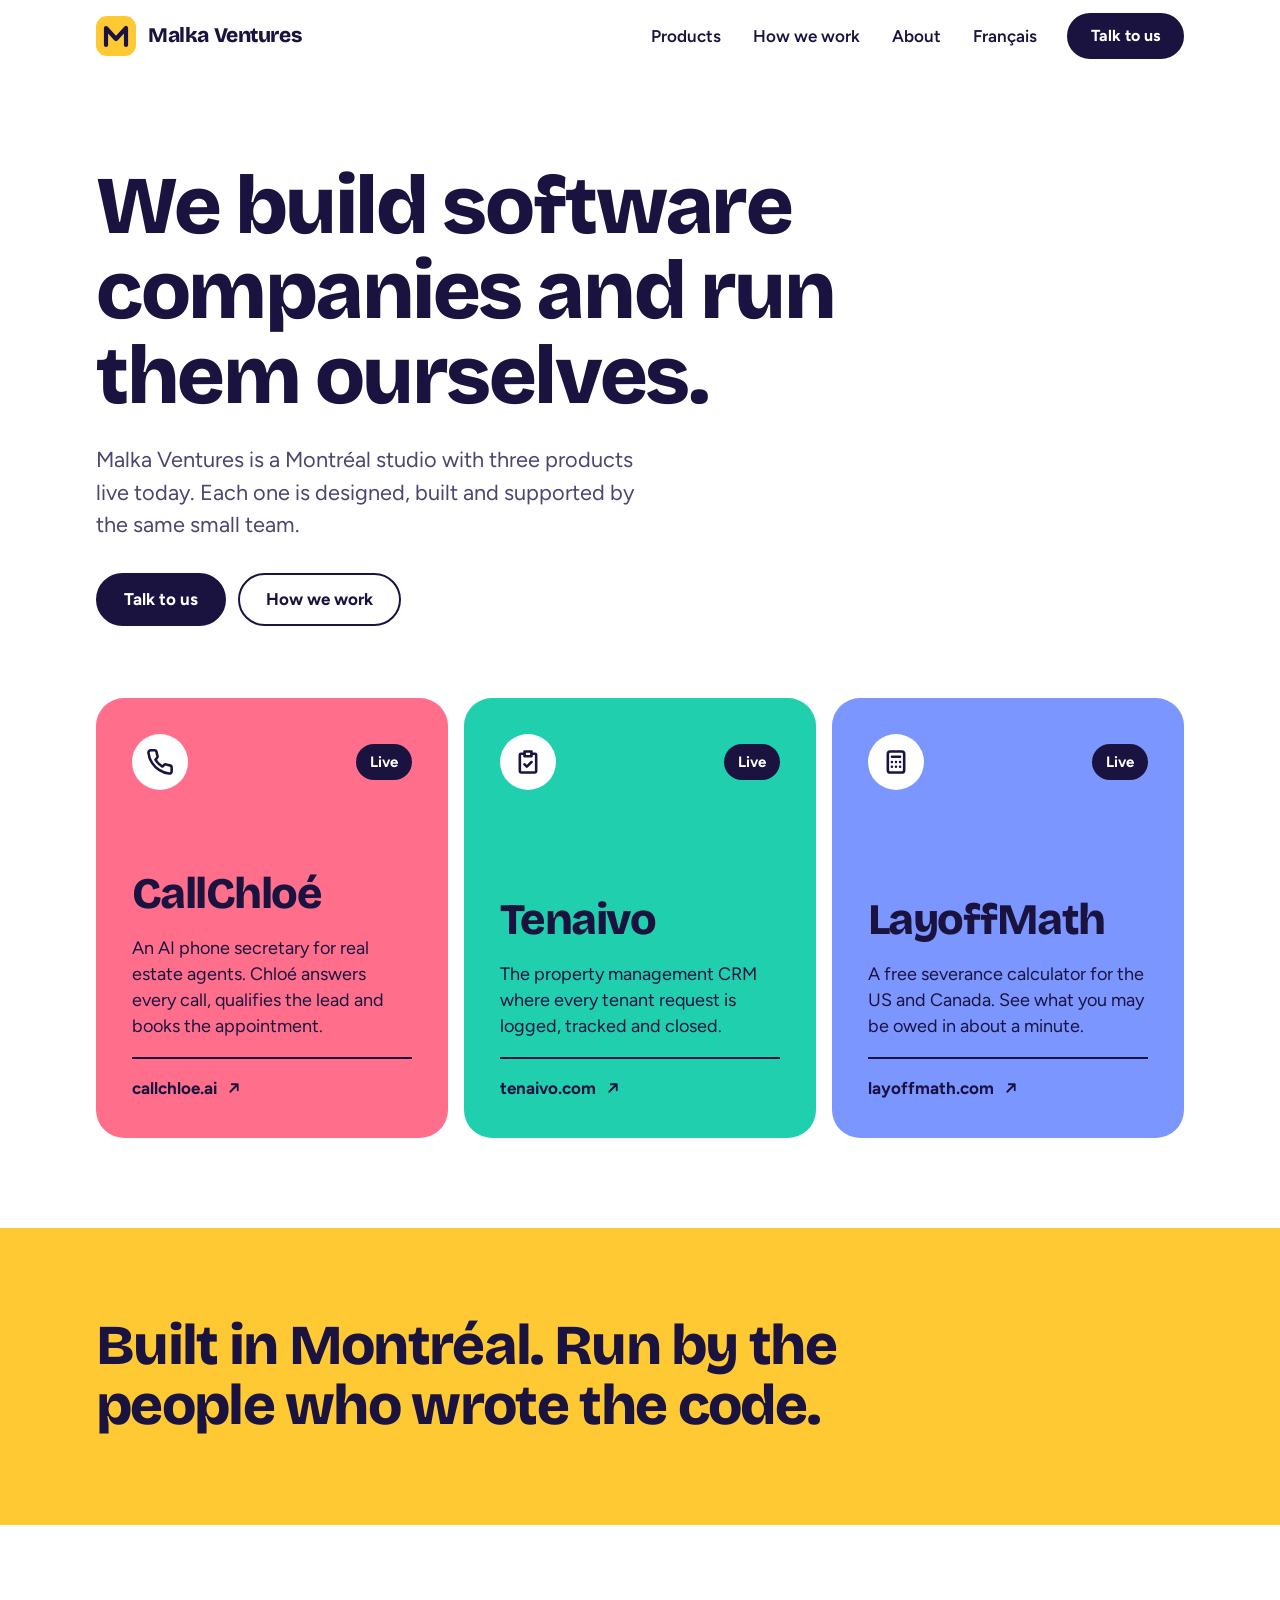
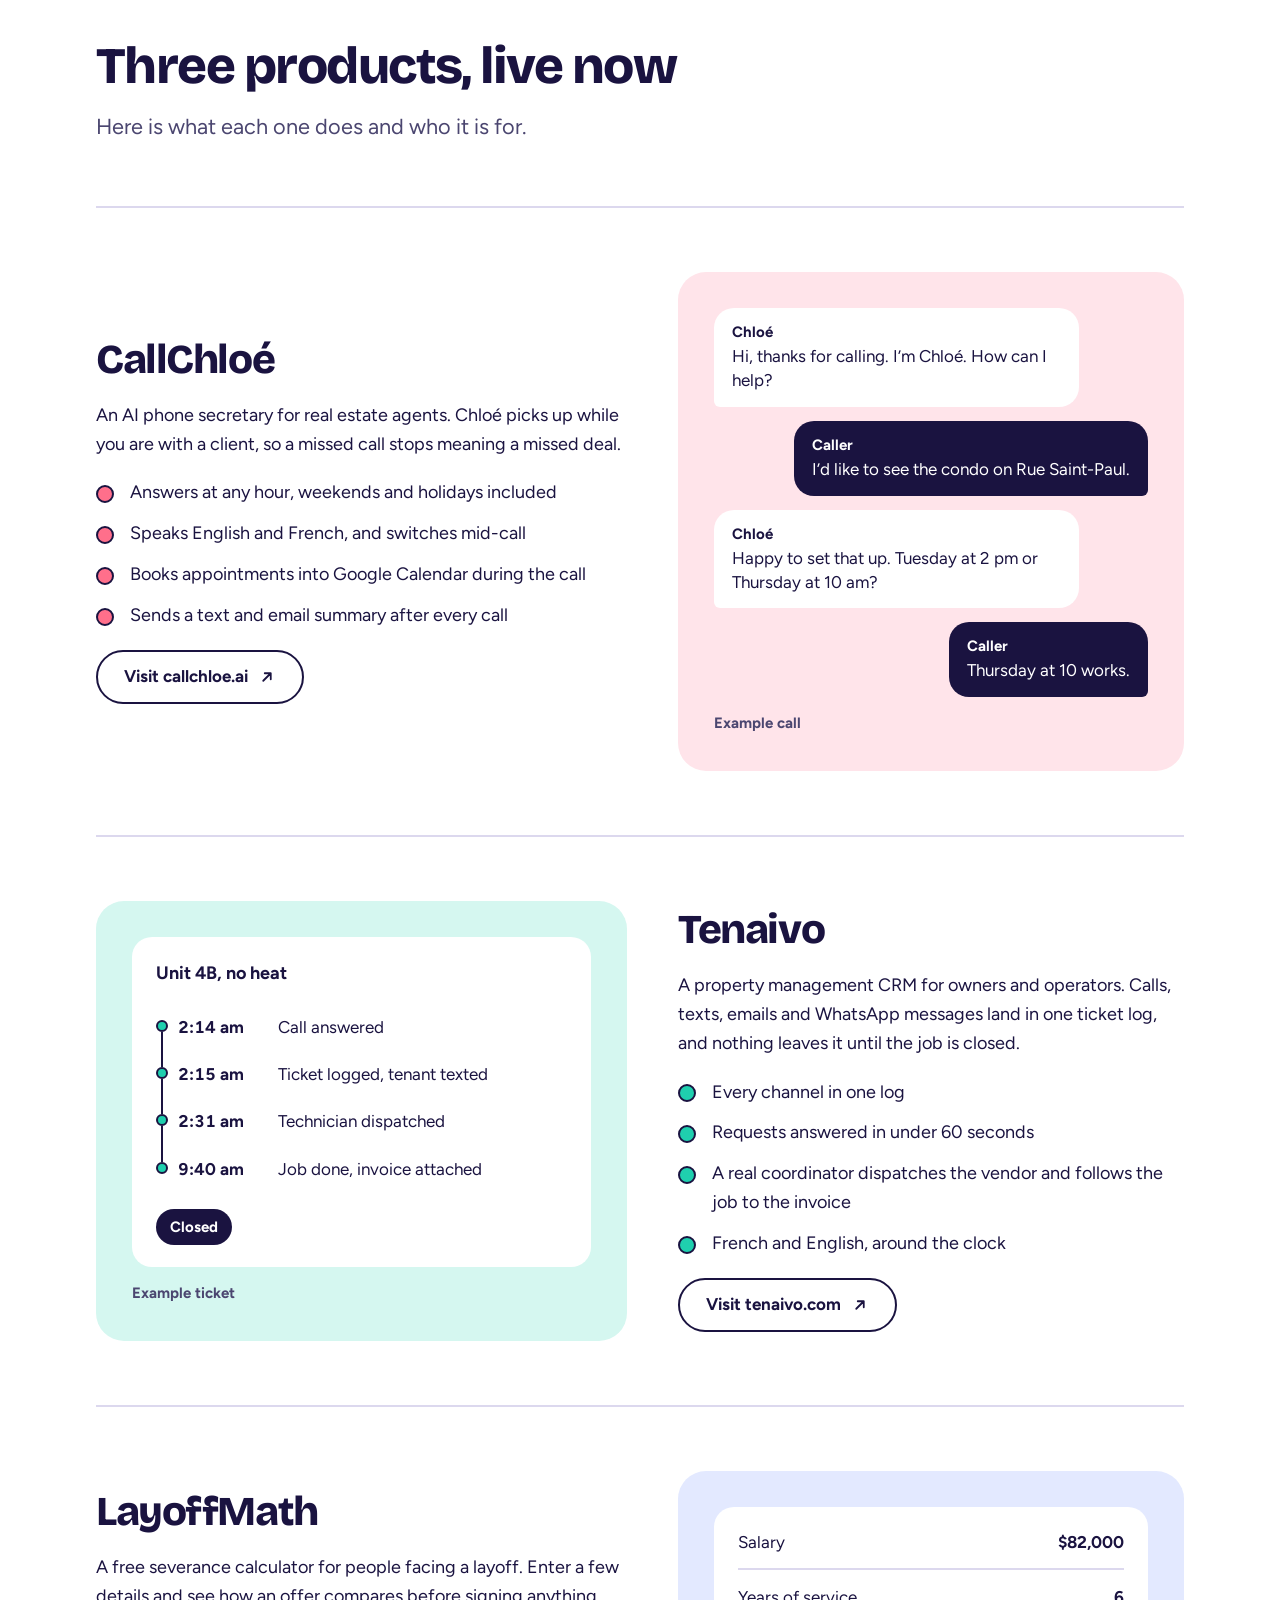
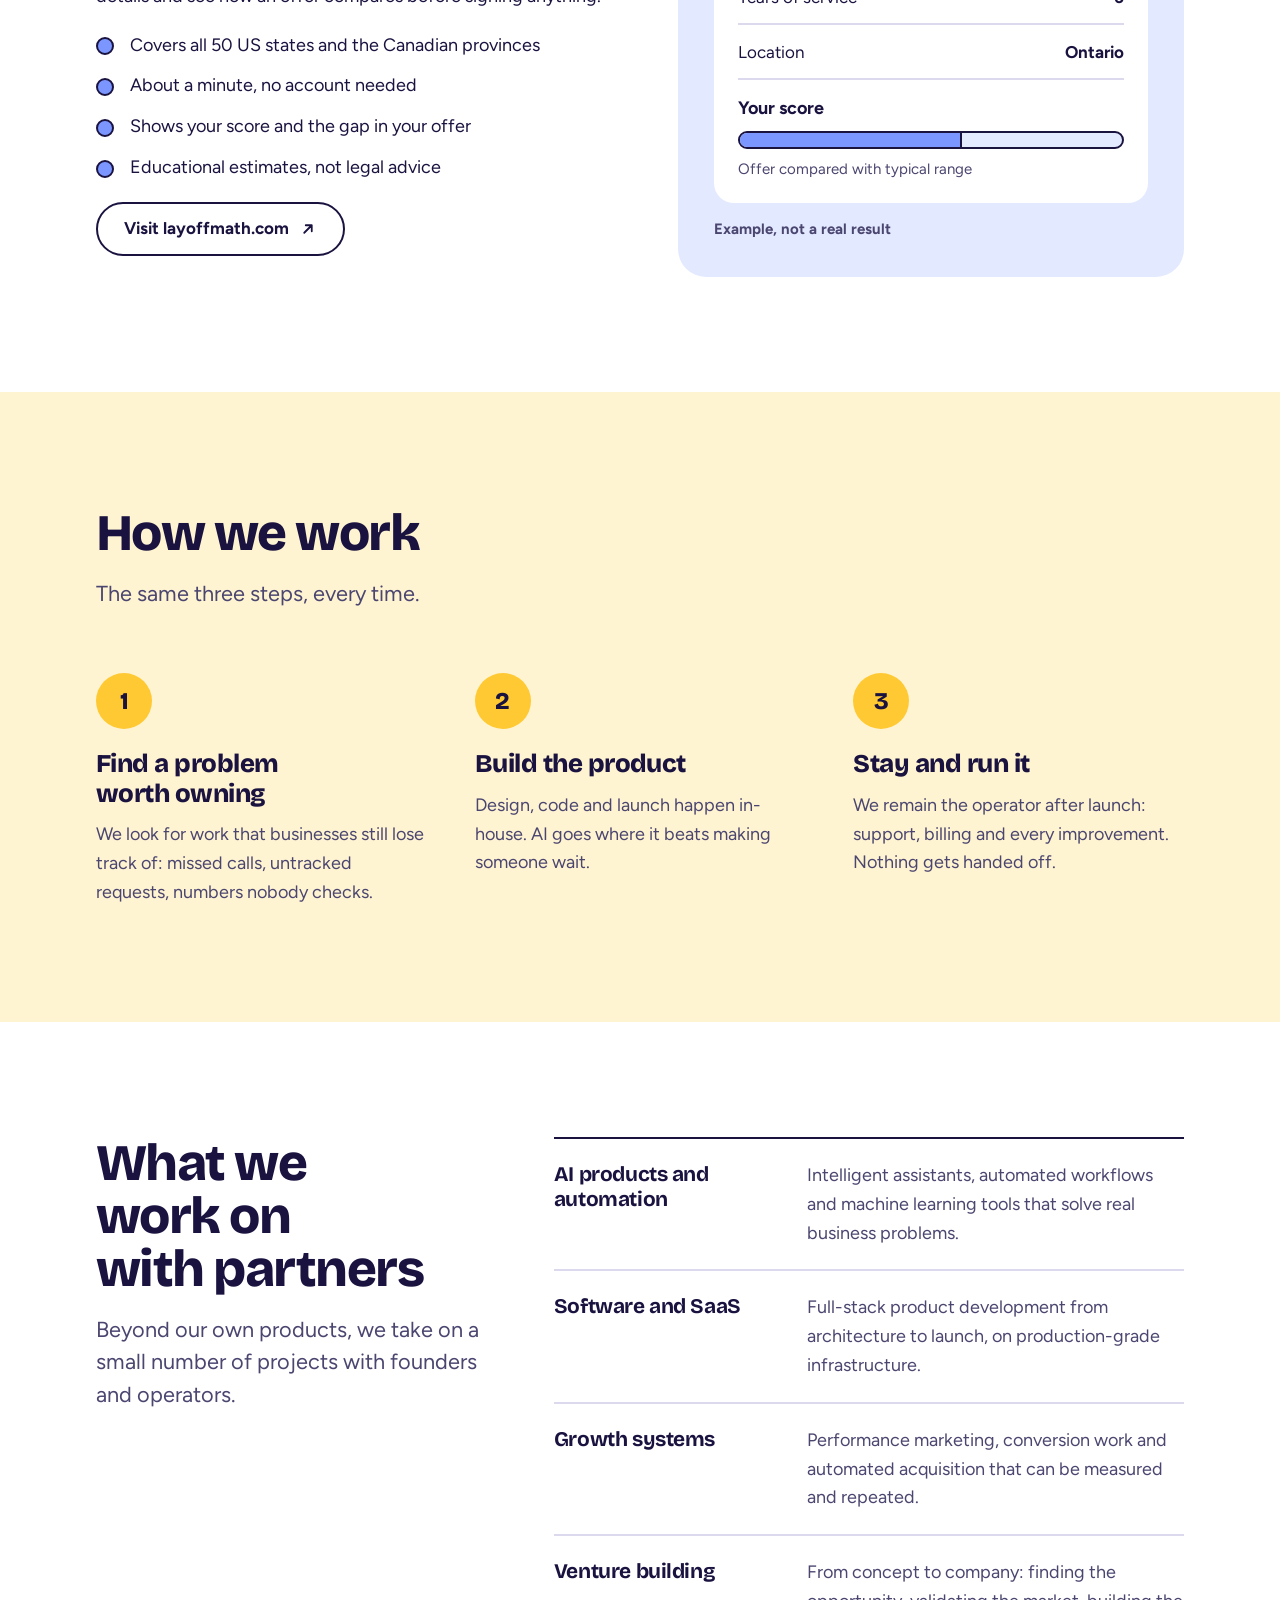
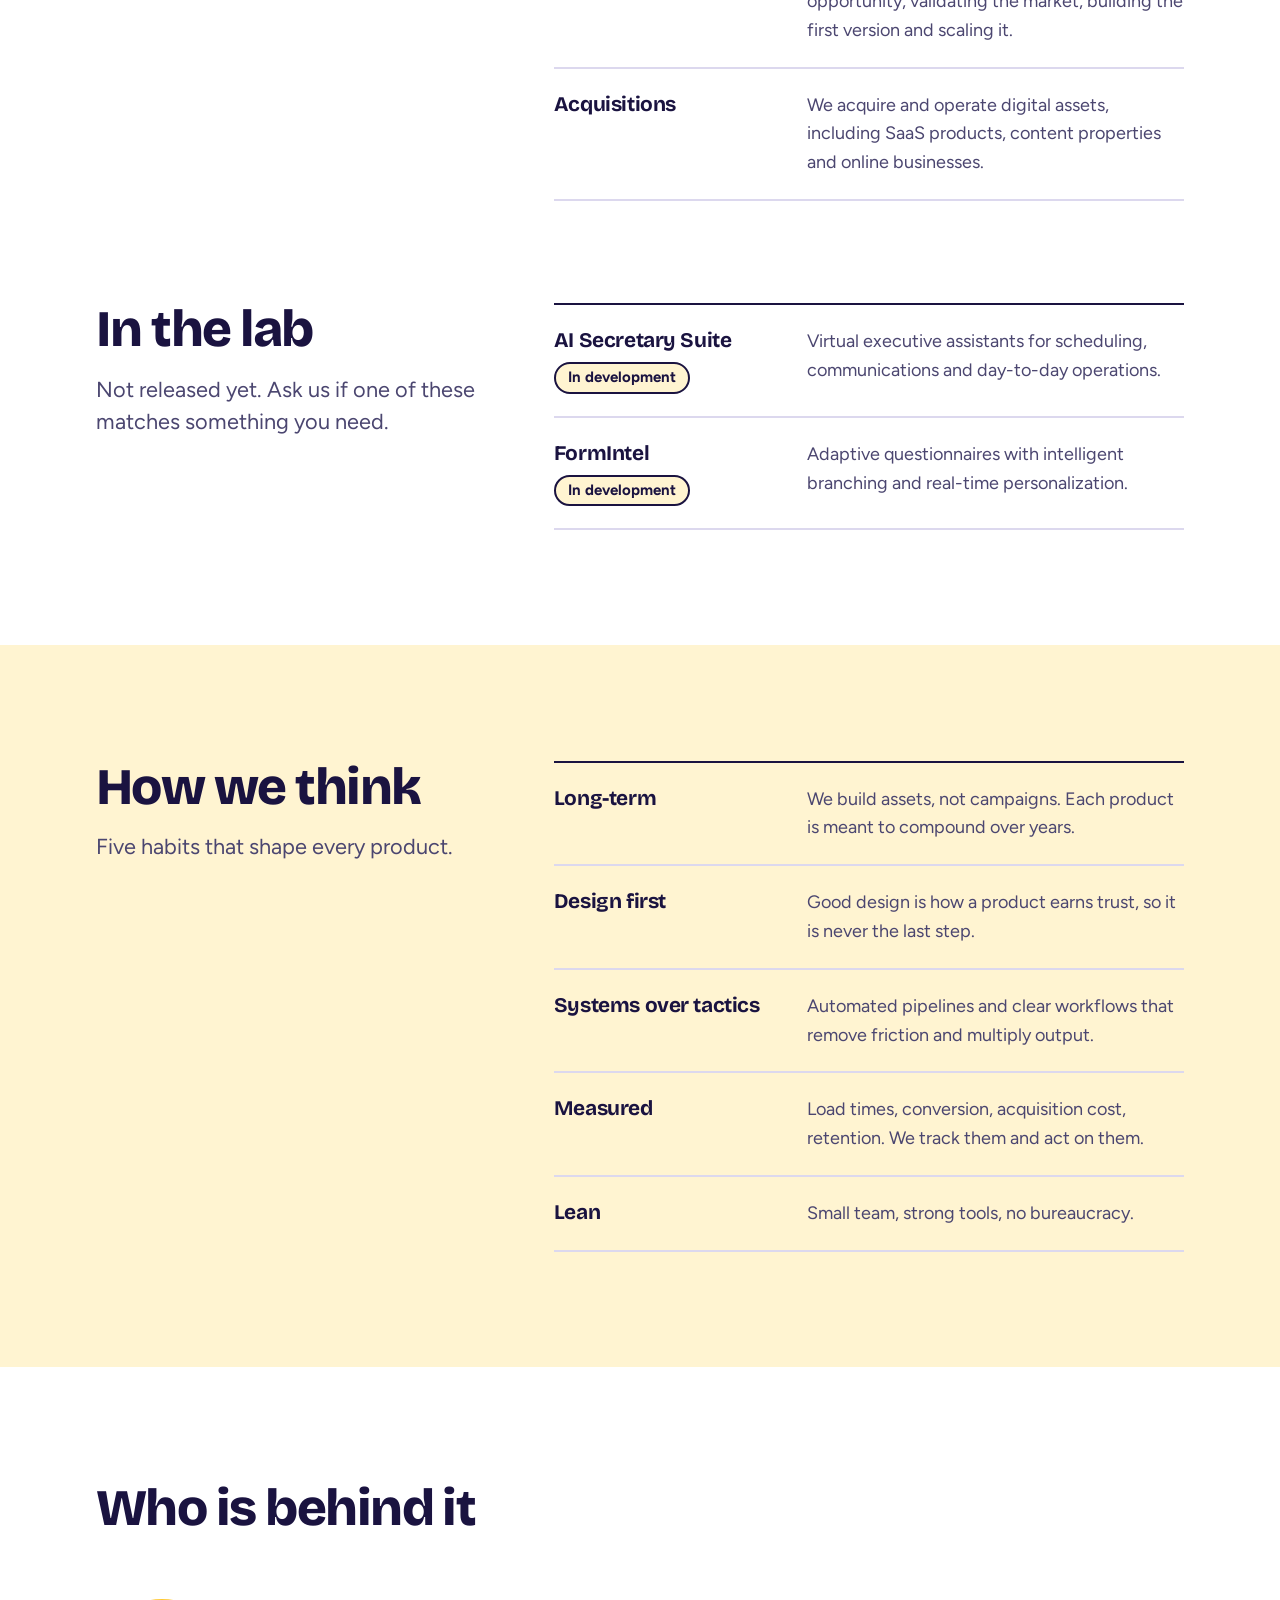
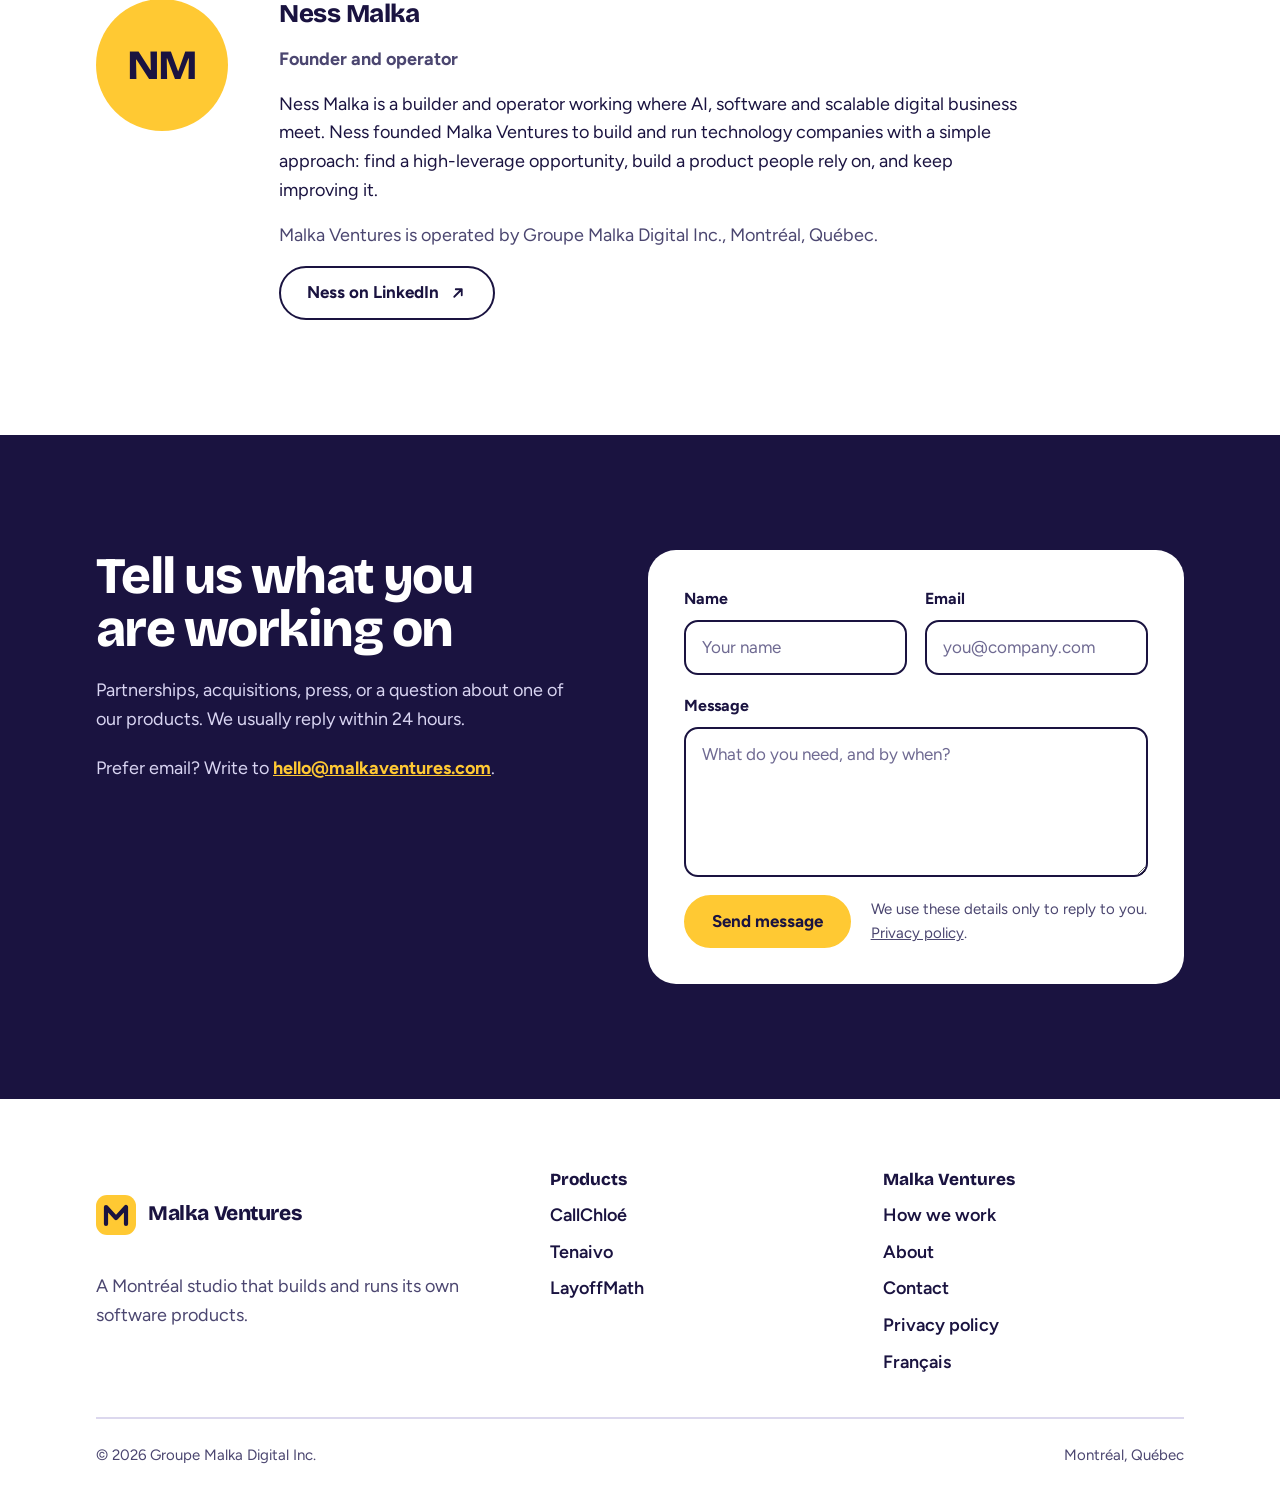
==== commit 6b5beaa6: "Rebuild site: colour, working contact form, Tenaivo and LayoffMath, French Fixes the issues from the" ====
--- a/index.html
+++ b/index.html
@@ -1,91 +1,82 @@
 <!DOCTYPE html>
-<html lang="en" dir="ltr">
+<html lang="en-CA">
 <head>
 <meta charset="UTF-8">
-<meta name="viewport" content="width=device-width, initial-scale=1.0">
-
-<!-- ═══════════ PRIMARY SEO META ═══════════ -->
-<title>Malka Ventures — AI Venture Studio | Build, Scale & Operate Digital Businesses</title>
-<meta name="description" content="Malka Ventures is a modern venture studio that builds, operates, and scales AI-powered software, automation systems, and digital businesses. Explore CallChloe, our flagship AI phone agent.">
-<meta name="keywords" content="AI venture studio, AI automation, SaaS development, digital ventures, CallChloe, AI phone agent, venture building, software development, AI products, Malka Ventures">
+<meta name="viewport" content="width=device-width, initial-scale=1">
+<title>Malka Ventures | Montréal software studio</title>
+<meta name="description" content="Malka Ventures builds and runs its own software products from Montréal: CallChloé, Tenaivo and LayoffMath.">
 <meta name="author" content="Ness Malka">
-<meta name="robots" content="index, follow, max-image-preview:large, max-snippet:-1, max-video-preview:-1">
+<meta name="robots" content="index, follow">
 <link rel="canonical" href="https://malkaventures.com/">
-
-<!-- ═══════════ OPEN GRAPH ═══════════ -->
+<link rel="alternate" hreflang="en-CA" href="https://malkaventures.com/">
+<link rel="alternate" hreflang="fr-CA" href="https://malkaventures.com/fr">
+<link rel="alternate" hreflang="x-default" href="https://malkaventures.com/">
 <meta property="og:type" content="website">
 <meta property="og:site_name" content="Malka Ventures">
-<meta property="og:title" content="Malka Ventures — AI Venture Studio | Build, Scale & Operate Digital Businesses">
-<meta property="og:description" content="We build, operate, and scale AI-powered software, automation systems, and modern digital ventures. Home of CallChloe — the AI phone agent that never misses a call.">
+<meta property="og:title" content="Malka Ventures | Montréal software studio">
+<meta property="og:description" content="A Montréal studio that builds software companies and runs them itself. Home of CallChloé, Tenaivo and LayoffMath.">
 <meta property="og:url" content="https://malkaventures.com/">
 <meta property="og:image" content="https://malkaventures.com/og-image.png">
 <meta property="og:image:width" content="1200">
 <meta property="og:image:height" content="630">
-<meta property="og:image:alt" content="Malka Ventures — AI Venture Studio">
-<meta property="og:locale" content="en_US">
-
-<!-- ═══════════ TWITTER CARD ═══════════ -->
+<meta property="og:image:alt" content="We build software companies and run them ourselves.">
+<meta property="og:locale" content="en_CA">
+<meta property="og:locale:alternate" content="fr_CA">
 <meta name="twitter:card" content="summary_large_image">
-<meta name="twitter:title" content="Malka Ventures — AI Venture Studio">
-<meta name="twitter:description" content="We build, operate, and scale AI-powered software, automation systems, and modern digital ventures.">
+<meta name="twitter:title" content="Malka Ventures | Montréal software studio">
+<meta name="twitter:description" content="A Montréal studio that builds software companies and runs them itself. Home of CallChloé, Tenaivo and LayoffMath.">
 <meta name="twitter:image" content="https://malkaventures.com/og-image.png">
-<meta name="twitter:image:alt" content="Malka Ventures — AI Venture Studio">
-
-<!-- ═══════════ ADDITIONAL SEO META ═══════════ -->
-<meta name="theme-color" content="#09090b">
-<meta name="msapplication-TileColor" content="#09090b">
-<meta name="format-detection" content="telephone=no">
+<meta name="theme-color" content="#ffc933">
 <link rel="icon" type="image/svg+xml" href="/favicon.svg">
 <link rel="icon" type="image/png" sizes="32x32" href="/favicon-32x32.png">
 <link rel="icon" type="image/png" sizes="16x16" href="/favicon-16x16.png">
 <link rel="apple-touch-icon" sizes="180x180" href="/apple-touch-icon.png">
 <link rel="manifest" href="/site.webmanifest">
-<link rel="sitemap" type="application/xml" href="/sitemap.xml">
-
-<!-- ═══════════ STRUCTURED DATA (JSON-LD) ═══════════ -->
+<link rel="preload" as="font" type="font/woff2" href="/assets/fonts/bricolage-grotesque-latin-wght-normal.woff2" crossorigin>
+<link rel="preload" as="font" type="font/woff2" href="/assets/fonts/figtree-latin-wght-normal.woff2" crossorigin>
+<link rel="stylesheet" href="/assets/styles.css">
+<noscript><link rel="stylesheet" href="/assets/nojs.css"></noscript>
+<script defer src="/assets/site.js"></script>
+<script defer src="/_vercel/insights/script.js"></script>
 <script type="application/ld+json">
 {
   "@context": "https://schema.org",
   "@type": "Organization",
   "name": "Malka Ventures",
+  "legalName": "Groupe Malka Digital Inc.",
   "url": "https://malkaventures.com",
   "logo": "https://malkaventures.com/logo.png",
-  "description": "A modern venture studio that builds, operates, and scales AI-powered software, automation systems, and digital businesses.",
+  "description": "Malka Ventures builds and runs its own software products from Montréal: CallChloé, Tenaivo and LayoffMath.",
+  "email": "hello@malkaventures.com",
+  "address": {
+    "@type": "PostalAddress",
+    "addressLocality": "Montréal",
+    "addressRegion": "QC",
+    "addressCountry": "CA"
+  },
   "founder": {
     "@type": "Person",
     "name": "Ness Malka",
-    "jobTitle": "Founder & Operator"
+    "jobTitle": "Founder and operator",
+    "sameAs": [
+      "https://www.linkedin.com/in/nessim-malka-2589b8323/"
+    ]
   },
-  "sameAs": [],
+  "sameAs": [
+    "https://www.linkedin.com/in/nessim-malka-2589b8323/",
+    "https://callchloe.ai",
+    "https://tenaivo.com",
+    "https://layoffmath.com"
+  ],
   "contactPoint": {
     "@type": "ContactPoint",
     "contactType": "business inquiries",
-    "url": "https://malkaventures.com/#contact"
-  },
-  "knowsAbout": [
-    "Artificial Intelligence",
-    "SaaS Development",
-    "Automation Engineering",
-    "Venture Building",
-    "Digital Growth Systems"
-  ]
-}
-</script>
-<script type="application/ld+json">
-{
-  "@context": "https://schema.org",
-  "@type": "SoftwareApplication",
-  "name": "CallChloe",
-  "applicationCategory": "BusinessApplication",
-  "description": "AI-powered phone agent that handles inbound calls, qualifies leads, and books appointments 24/7.",
-  "operatingSystem": "Cloud-based",
-  "offers": {
-    "@type": "Offer",
-    "availability": "https://schema.org/InStock"
-  },
-  "creator": {
-    "@type": "Organization",
-    "name": "Malka Ventures"
+    "email": "hello@malkaventures.com",
+    "url": "https://malkaventures.com/#contact",
+    "availableLanguage": [
+      "en",
+      "fr"
+    ]
   }
 }
 </script>
@@ -95,450 +86,327 @@
   "@type": "WebSite",
   "name": "Malka Ventures",
   "url": "https://malkaventures.com",
-  "description": "AI Venture Studio — Building, operating, and scaling digital ventures."
+  "inLanguage": "en-CA",
+  "description": "Malka Ventures builds and runs its own software products from Montréal: CallChloé, Tenaivo and LayoffMath."
 }
 </script>
-
-<!-- ═══════════ FONTS ═══════════ -->
-<link rel="preconnect" href="https://fonts.googleapis.com">
-<link rel="preconnect" href="https://fonts.gstatic.com" crossorigin>
-<link rel="preload" as="style" href="https://fonts.googleapis.com/css2?family=Outfit:wght@200;300;400;500;600;700;800&family=Playfair+Display:ital,wght@0,400;0,500;0,600;0,700;1,400;1,500&display=swap">
-<link href="https://fonts.googleapis.com/css2?family=Outfit:wght@200;300;400;500;600;700;800&family=Playfair+Display:ital,wght@0,400;0,500;0,600;0,700;1,400;1,500&display=swap" rel="stylesheet">
-
-<style>
-*,*::before,*::after{margin:0;padding:0;box-sizing:border-box}
-:root{
-  --white:#ffffff;--off:#f7f7f8;--gray1:#e4e4e7;--gray2:#a1a1aa;
-  --gray3:#71717a;--gray4:#52525b;--gray5:#3f3f46;--gray6:#27272a;
-  --dark:#18181b;--deep:#111113;--black:#09090b;
-  --sans:'Outfit',system-ui,sans-serif;--serif:'Playfair Display',Georgia,serif;
-  --ease:cubic-bezier(.22,1,.36,1);
+<script type="application/ld+json">
+{
+  "@context": "https://schema.org",
+  "@type": "ItemList",
+  "name": "Three products, live now",
+  "itemListElement": [
+    {
+      "@type": "ListItem",
+      "position": 1,
+      "item": {
+        "@type": "SoftwareApplication",
+        "name": "CallChloé",
+        "url": "https://callchloe.ai",
+        "applicationCategory": "BusinessApplication",
+        "operatingSystem": "Web",
+        "description": "An AI phone secretary for real estate agents. Chloé answers every call, qualifies the lead and books the appointment."
+      }
+    },
+    {
+      "@type": "ListItem",
+      "position": 2,
+      "item": {
+        "@type": "SoftwareApplication",
+        "name": "Tenaivo",
+        "url": "https://tenaivo.com",
+        "applicationCategory": "BusinessApplication",
+        "operatingSystem": "Web",
+        "description": "The property management CRM where every tenant request is logged, tracked and closed."
+      }
+    },
+    {
+      "@type": "ListItem",
+      "position": 3,
+      "item": {
+        "@type": "WebApplication",
+        "name": "LayoffMath",
+        "url": "https://layoffmath.com",
+        "applicationCategory": "FinanceApplication",
+        "operatingSystem": "Web",
+        "description": "A free severance calculator for the US and Canada. See what you may be owed in about a minute."
+      }
+    }
+  ]
 }
-html{scroll-behavior:smooth;overflow-x:hidden}
-body{background:var(--black);color:var(--white);font-family:var(--sans);line-height:1.6;-webkit-font-smoothing:antialiased;overflow-x:hidden}
-::selection{background:var(--white);color:var(--black)}
-body::after{content:'';position:fixed;inset:0;z-index:9999;pointer-events:none;opacity:.015;mix-blend-mode:overlay;background-image:url("data:image/svg+xml,%3Csvg viewBox='0 0 512 512' xmlns='http://www.w3.org/2000/svg'%3E%3Cfilter id='n'%3E%3CfeTurbulence type='fractalNoise' baseFrequency='.65' numOctaves='5' stitchTiles='stitch'/%3E%3C/filter%3E%3Crect width='100%25' height='100%25' filter='url(%23n)'/%3E%3C/svg%3E");background-size:256px}
-.skip-link{position:absolute;top:-100%;left:50%;transform:translateX(-50%);background:var(--white);color:var(--black);padding:12px 24px;border-radius:8px;font-weight:600;font-size:.9rem;z-index:10000;transition:top .3s;text-decoration:none}
-.skip-link:focus{top:12px}
-nav{position:fixed;top:0;left:0;right:0;z-index:1000;padding:0 clamp(24px,5vw,80px);height:76px;display:flex;align-items:center;justify-content:space-between;transition:all .5s var(--ease)}
-nav.scrolled{background:rgba(9,9,11,.92);backdrop-filter:blur(48px) saturate(1.5);border-bottom:1px solid rgba(255,255,255,.04)}
-.nav-logo{font-weight:700;font-size:1.1rem;letter-spacing:.08em;text-transform:uppercase;color:var(--white);text-decoration:none;transition:opacity .3s}
-.nav-logo:hover{opacity:.6}
-.nav-links{display:flex;align-items:center;gap:36px}
-.nav-links a{font-size:.78rem;font-weight:400;letter-spacing:.07em;text-transform:uppercase;color:var(--gray3);text-decoration:none;transition:color .3s}
-.nav-links a:hover{color:var(--white)}
-.nav-cta{font-size:.76rem;font-weight:500;letter-spacing:.07em;text-transform:uppercase;color:var(--black);background:var(--white);padding:11px 30px;border-radius:100px;text-decoration:none;transition:all .4s var(--ease)}
-.nav-cta:hover{background:var(--gray1);transform:translateY(-1px);box-shadow:0 8px 30px rgba(255,255,255,.06)}
-@media(max-width:768px){.nav-links{display:none}nav{padding:0 20px;height:64px}}
-.sr{opacity:0;transform:translateY(52px) scale(.97);transition:opacity .9s var(--ease),transform .9s var(--ease)}
-.sr.v{opacity:1;transform:translateY(0) scale(1)}
-.sr-d1{transition-delay:.1s}.sr-d2{transition-delay:.2s}.sr-d3{transition-delay:.3s}.sr-d4{transition-delay:.4s}.sr-d5{transition-delay:.5s}
-.s-label{font-size:.68rem;font-weight:500;letter-spacing:.3em;text-transform:uppercase;color:var(--gray3);margin-bottom:28px}
-.s-title{font-weight:200;font-size:clamp(1.7rem,3.4vw,2.6rem);letter-spacing:-.03em;line-height:1.18;color:var(--white)}
-.s-title em{font-family:var(--serif);font-style:italic;font-weight:400}
-.divider{width:100%;height:1px;background:linear-gradient(90deg,transparent,rgba(255,255,255,.05) 50%,transparent)}
-.container{max-width:1100px;margin:0 auto;padding:0 clamp(24px,6vw,80px)}
-.bg-deep{background:var(--deep)}
-.btn-w{display:inline-block;padding:17px 48px;border-radius:100px;background:var(--white);color:var(--black);font-size:.85rem;font-weight:600;letter-spacing:.05em;text-transform:uppercase;text-decoration:none;border:none;cursor:pointer;transition:all .4s var(--ease)}
-.btn-w:hover{background:var(--gray1);transform:translateY(-2px);box-shadow:0 20px 60px rgba(255,255,255,.07)}
-.btn-g{display:inline-block;padding:17px 48px;border-radius:100px;background:transparent;color:var(--gray3);font-size:.85rem;font-weight:400;letter-spacing:.05em;text-transform:uppercase;text-decoration:none;border:1px solid rgba(255,255,255,.1);cursor:pointer;transition:all .4s var(--ease)}
-.btn-g:hover{color:var(--white);border-color:rgba(255,255,255,.25)}
-.btn-outline{display:inline-block;padding:17px 48px;border-radius:100px;background:transparent;color:var(--white);font-size:.85rem;font-weight:500;letter-spacing:.05em;text-transform:uppercase;text-decoration:none;border:1px solid rgba(255,255,255,.2);cursor:pointer;transition:all .4s var(--ease)}
-.btn-outline:hover{background:var(--white);color:var(--black);transform:translateY(-2px);box-shadow:0 20px 60px rgba(255,255,255,.07)}
-.hero{min-height:100vh;display:flex;flex-direction:column;align-items:center;justify-content:center;text-align:center;padding:140px clamp(24px,8vw,120px) 100px;position:relative;overflow:hidden;background:url('images/hero.png') center/cover no-repeat}
-.hero::before{content:'';position:absolute;inset:0;background:rgba(0,0,0,.55);z-index:0}
-#hero-canvas{position:absolute;inset:0;z-index:0;pointer-events:none}
-.hero-mesh{position:absolute;inset:0;z-index:1;pointer-events:none;background:radial-gradient(ellipse 60% 50% at 30% 40%,rgba(255,255,255,.018),transparent 60%),radial-gradient(ellipse 50% 40% at 70% 55%,rgba(255,255,255,.012),transparent 55%),radial-gradient(ellipse 80% 60% at 50% 30%,rgba(255,255,255,.008),transparent 70%);animation:meshFloat 16s ease-in-out infinite alternate}
-@keyframes meshFloat{0%{opacity:.6;transform:scale(1) translate(0,0)}33%{opacity:.9;transform:scale(1.04) translate(10px,-8px)}66%{opacity:.7;transform:scale(1.08) translate(-8px,6px)}100%{opacity:1;transform:scale(1.06) translate(5px,-12px)}}
-.hero-glow{position:absolute;width:900px;height:900px;border-radius:50%;background:radial-gradient(circle,rgba(255,255,255,.025) 0%,transparent 65%);top:50%;left:50%;transform:translate(-50%,-50%);pointer-events:none;z-index:1;animation:breathe 7s ease-in-out infinite}
-@keyframes breathe{0%,100%{opacity:.4;transform:translate(-50%,-50%) scale(1)}50%{opacity:.7;transform:translate(-50%,-50%) scale(1.2)}}
-.geo{position:absolute;pointer-events:none;opacity:.025;z-index:1}
-.geo-ring{width:450px;height:450px;border-radius:50%;border:1px solid var(--gray4);animation:geoSpin 55s linear infinite}
-.geo-ring.sm{width:240px;height:240px;animation-duration:38s;animation-direction:reverse}
-@keyframes geoSpin{to{transform:rotate(360deg)}}
-.hero-horizon{position:absolute;bottom:0;left:0;right:0;height:1px;background:linear-gradient(90deg,transparent 5%,rgba(255,255,255,.04) 30%,rgba(255,255,255,.06) 50%,rgba(255,255,255,.04) 70%,transparent 95%);z-index:2}
-.hero-content{position:relative;z-index:3;display:flex;flex-direction:column;align-items:center}
-.hero-eyebrow{font-size:.72rem;font-weight:400;letter-spacing:.3em;text-transform:uppercase;color:var(--gray4);margin-bottom:40px;opacity:0;animation:fadeUp 1s var(--ease) .2s forwards}
-.hero h1{font-weight:200;font-size:clamp(2.6rem,7vw,5.8rem);letter-spacing:-.05em;line-height:1.02;max-width:920px;color:var(--white);opacity:0;animation:fadeUp 1.2s var(--ease) .4s forwards}
-.hero h1 em{font-family:var(--serif);font-style:italic;font-weight:400}
-.hero-sub{font-size:clamp(.95rem,1.5vw,1.12rem);font-weight:300;color:var(--gray3);max-width:520px;margin:32px auto 0;line-height:1.8;opacity:0;animation:fadeUp 1s var(--ease) .7s forwards}
-.hero-sub2{font-size:clamp(.78rem,1.1vw,.88rem);font-weight:400;letter-spacing:.1em;text-transform:uppercase;color:var(--gray2);margin-top:20px;opacity:0;animation:fadeUp 1s var(--ease) .9s forwards}
-.hero-cta-row{display:flex;gap:16px;margin-top:52px;flex-wrap:wrap;justify-content:center;opacity:0;animation:fadeUp 1s var(--ease) 1.1s forwards}
-@keyframes fadeUp{from{opacity:0;transform:translateY(30px)}to{opacity:1;transform:translateY(0)}}
-.metrics{padding:56px 0;border-top:1px solid rgba(255,255,255,.04);border-bottom:1px solid rgba(255,255,255,.04);background:var(--deep)}
-.metrics-inner{display:flex;justify-content:center;gap:clamp(40px,8vw,100px);flex-wrap:wrap}
-.metric{text-align:center}
-.metric-num{font-weight:700;font-size:clamp(1.8rem,3vw,2.6rem);letter-spacing:-.03em;color:var(--white)}
-.metric-label{font-size:.76rem;color:var(--gray4);margin-top:6px;font-weight:400;letter-spacing:.04em}
-.proof{padding:80px 0;text-align:center}
-.proof-label{font-size:.68rem;font-weight:400;letter-spacing:.3em;text-transform:uppercase;color:var(--gray4);margin-bottom:44px}
-.proof-logos{display:flex;justify-content:center;align-items:center;gap:clamp(32px,6vw,72px);flex-wrap:wrap;opacity:.2}
-.proof-logo{font-weight:600;font-size:clamp(.85rem,1.3vw,1.05rem);letter-spacing:.06em;text-transform:uppercase;color:var(--gray2);transition:opacity .3s}
-.proof-logo:hover{opacity:.5}
-.about{padding:clamp(100px,14vw,180px) 0}
-.about-inner{display:grid;grid-template-columns:1fr 1fr;gap:100px;align-items:start}
-.about-text{color:var(--gray3);font-size:.94rem;line-height:1.95;font-weight:300}
-.about-text p+p{margin-top:24px}
-@media(max-width:768px){.about-inner{grid-template-columns:1fr;gap:40px}}
-.wwd{padding:clamp(100px,14vw,180px) 0}
-.wwd-head{text-align:center;margin-bottom:88px}
-.wwd-grid{display:grid;grid-template-columns:repeat(auto-fit,minmax(300px,1fr));gap:1px;background:rgba(255,255,255,.02);border-radius:22px;overflow:hidden;border:1px solid rgba(255,255,255,.04)}
-.wwd-card{background:var(--dark);padding:52px 44px;transition:all .5s var(--ease);position:relative;overflow:hidden}
-.wwd-card::after{content:'';position:absolute;top:-50%;left:-50%;width:200%;height:200%;background:radial-gradient(circle,rgba(255,255,255,.02),transparent 60%);opacity:0;transition:opacity .6s;pointer-events:none}
-.wwd-card:hover{background:rgba(39,39,42,.8)}
-.wwd-card:hover::after{opacity:1}
-.wwd-ai{background:url('images/ai-network.png') center/cover no-repeat}
-.wwd-ai::before{content:'';position:absolute;inset:0;background:rgba(0,0,0,.6);z-index:0}
-.wwd-ventures{background:url('https://v3b.fal.media/files/b/0a92bf11/VBvxC-jQ2YTTkyaSZt3AG_FYOAWOKj.png') center/cover no-repeat}
-.wwd-ventures::before{content:'';position:absolute;inset:0;background:rgba(0,0,0,.6);z-index:0}
-.wwd-num{font-size:.6rem;font-weight:400;letter-spacing:.24em;color:var(--gray4);text-transform:uppercase;margin-bottom:24px;position:relative;z-index:1}
-.wwd-card h3{font-weight:500;font-size:1.12rem;letter-spacing:-.01em;margin-bottom:14px;color:var(--white);position:relative;z-index:1}
-.wwd-card p{font-size:.86rem;color:var(--gray3);line-height:1.8;font-weight:300;position:relative;z-index:1}
-.chloe{padding:clamp(100px,14vw,180px) 0;position:relative;overflow:hidden;background:url('images/callchloe.png') center/cover no-repeat}
-.chloe-glow{position:absolute;width:800px;height:800px;border-radius:50%;background:radial-gradient(circle,rgba(255,255,255,.02),transparent 65%);top:50%;left:30%;transform:translate(-50%,-50%);pointer-events:none}
-.chloe-inner{display:grid;grid-template-columns:1fr 1fr;gap:80px;align-items:center}
-.chloe-desc{color:var(--gray3);font-size:.94rem;line-height:1.85;font-weight:300;margin-bottom:40px}
-.chloe-benefits{display:flex;flex-direction:column;gap:24px;margin-bottom:44px}
-.benefit{display:flex;align-items:flex-start;gap:16px}
-.benefit-icon{width:40px;height:40px;border-radius:12px;background:rgba(255,255,255,.04);border:1px solid rgba(255,255,255,.06);display:flex;align-items:center;justify-content:center;flex-shrink:0}
-.benefit-icon svg{width:18px;height:18px;stroke:var(--gray2);fill:none;stroke-width:2;stroke-linecap:round;stroke-linejoin:round}
-.benefit h4{font-weight:500;font-size:.92rem;color:var(--white);margin-bottom:4px}
-.benefit p{font-size:.82rem;color:var(--gray3);font-weight:300;line-height:1.65}
-.chloe-mockup{position:relative;display:flex;justify-content:center;z-index:1}
-.phone-frame{width:280px;height:560px;border-radius:40px;border:2px solid rgba(255,255,255,.08);background:var(--dark);position:relative;overflow:hidden;box-shadow:0 40px 100px rgba(0,0,0,.6),0 0 0 1px rgba(255,255,255,.03),inset 0 1px 0 rgba(255,255,255,.04)}
-.phone-notch{position:absolute;top:0;left:50%;transform:translateX(-50%);width:120px;height:28px;background:var(--black);border-radius:0 0 18px 18px;z-index:10}
-.phone-screen{position:absolute;inset:3px;border-radius:38px;background:linear-gradient(180deg,#0e0e11 0%,#161619 50%,#0e0e11 100%);display:flex;flex-direction:column;align-items:center;padding:60px 24px 24px;overflow:hidden}
-.phone-header{font-weight:700;font-size:.95rem;color:var(--white);margin-bottom:4px}
-.phone-sub{font-size:.65rem;color:var(--gray3);letter-spacing:.15em;text-transform:uppercase;margin-bottom:32px}
-.phone-chat{width:100%;display:flex;flex-direction:column;gap:10px}
-.chat-bubble{padding:12px 16px;border-radius:16px;font-size:.72rem;line-height:1.5;max-width:85%;animation:chatIn .6s var(--ease) both}
-.chat-bubble.ai{background:rgba(255,255,255,.05);border:1px solid rgba(255,255,255,.06);color:var(--off);align-self:flex-start;border-bottom-left-radius:4px}
-.chat-bubble.user{background:rgba(255,255,255,.08);color:var(--gray2);align-self:flex-end;border-bottom-right-radius:4px}
-.chat-bubble:nth-child(2){animation-delay:.3s}.chat-bubble:nth-child(3){animation-delay:.6s}.chat-bubble:nth-child(4){animation-delay:.9s}
-@keyframes chatIn{from{opacity:0;transform:translateY(8px)}to{opacity:1;transform:translateY(0)}}
-.phone-glow{position:absolute;bottom:-40px;left:50%;transform:translateX(-50%);width:200px;height:200px;border-radius:50%;background:radial-gradient(circle,rgba(255,255,255,.03),transparent 70%);pointer-events:none}
-@media(max-width:768px){.chloe-inner{grid-template-columns:1fr;gap:60px;text-align:center}.chloe-mockup{order:-1}.benefit{text-align:left}}
-.ventures{padding:clamp(100px,14vw,180px) 0}
-.ventures-head{margin-bottom:80px}
-.venture-item{display:grid;grid-template-columns:1fr 1.4fr 100px;align-items:center;padding:44px 0;border-bottom:1px solid rgba(255,255,255,.04);transition:all .5s var(--ease);cursor:default;position:relative}
-.venture-item:first-child{border-top:1px solid rgba(255,255,255,.04)}
-.venture-item:hover{padding-left:20px}
-.venture-name{font-weight:500;font-size:1.35rem;letter-spacing:-.02em;color:var(--white);transition:color .4s}
-.venture-item:hover .venture-name{color:var(--gray1)}
-.venture-desc{font-size:.84rem;color:var(--gray4);font-weight:300;line-height:1.6;padding-right:20px}
-.venture-status{font-size:.6rem;font-weight:500;letter-spacing:.18em;text-transform:uppercase;text-align:right}
-.venture-status.active{color:var(--white)}.venture-status.dev{color:var(--gray3)}.venture-status.soon{color:var(--gray5)}
-.venture-arrow{position:absolute;right:0;font-size:1.1rem;color:var(--gray2);opacity:0;transition:all .4s var(--ease);transform:translateX(-10px)}
-.venture-item:hover .venture-arrow{opacity:1;transform:translateX(0)}
-@media(max-width:768px){.venture-item{grid-template-columns:1fr;gap:10px;padding:32px 0}.venture-status{text-align:left}.venture-arrow{display:none}}
-.how{padding:clamp(100px,14vw,180px) 0}
-.how-head{text-align:center;margin-bottom:80px}
-.how-steps{display:grid;grid-template-columns:repeat(3,1fr);gap:24px}
-.how-step{background:var(--dark);border:1px solid rgba(255,255,255,.04);border-radius:22px;padding:48px 36px;text-align:center;transition:all .5s var(--ease);position:relative;overflow:hidden}
-.how-step::after{content:'';position:absolute;top:-50%;left:-50%;width:200%;height:200%;background:radial-gradient(circle,rgba(255,255,255,.015),transparent 60%);opacity:0;transition:opacity .6s;pointer-events:none}
-.how-step:hover{border-color:rgba(255,255,255,.08);transform:translateY(-4px)}
-.how-step:hover::after{opacity:1}
-.how-num{font-family:var(--serif);font-style:italic;font-weight:400;font-size:2.8rem;color:var(--gray5);line-height:1;margin-bottom:20px;position:relative;z-index:1}
-.how-step h3{font-weight:500;font-size:1.05rem;margin-bottom:10px;color:var(--white);position:relative;z-index:1}
-.how-step p{font-size:.84rem;color:var(--gray3);font-weight:300;line-height:1.75;position:relative;z-index:1}
-@media(max-width:768px){.how-steps{grid-template-columns:1fr}}
-.philosophy{padding:clamp(100px,14vw,180px) 0;position:relative;overflow:hidden}
-.philosophy-glow{position:absolute;width:600px;height:600px;border-radius:50%;background:radial-gradient(circle,rgba(255,255,255,.015),transparent 70%);top:50%;right:-200px;transform:translateY(-50%);pointer-events:none}
-.philosophy-inner{display:grid;grid-template-columns:1fr 1fr;gap:100px;align-items:start}
-.philo-list{display:flex;flex-direction:column;gap:40px}
-.philo-item{display:flex;gap:24px;align-items:flex-start}
-.philo-marker{width:32px;height:1px;background:var(--gray4);margin-top:13px;flex-shrink:0;transition:width .4s var(--ease),background .4s}
-.philo-item:hover .philo-marker{width:56px;background:var(--white)}
-.philo-item h4{font-weight:500;font-size:.95rem;margin-bottom:8px;color:var(--white)}
-.philo-item p{font-size:.84rem;color:var(--gray3);font-weight:300;line-height:1.8}
-@media(max-width:768px){.philosophy-inner{grid-template-columns:1fr;gap:48px}}
-.founder{padding:clamp(100px,14vw,180px) 0}
-.founder-inner{display:grid;grid-template-columns:auto 1fr;gap:64px;align-items:center;max-width:800px;margin:0 auto}
-.founder-avatar{width:140px;height:140px;border-radius:50%;background:rgba(255,255,255,.03);border:1px solid rgba(255,255,255,.08);display:flex;align-items:center;justify-content:center;position:relative}
-.founder-avatar::after{content:'';position:absolute;inset:-8px;border-radius:50%;border:1px solid rgba(255,255,255,.03)}
-.founder-initials{font-family:var(--serif);font-style:italic;font-weight:500;font-size:2.2rem;color:var(--gray2)}
-.founder-name{font-weight:600;font-size:1.4rem;letter-spacing:-.02em;margin-bottom:4px}
-.founder-title{font-size:.75rem;font-weight:400;letter-spacing:.2em;text-transform:uppercase;color:var(--gray3);margin-bottom:20px}
-.founder-bio{color:var(--gray3);font-size:.92rem;line-height:1.85;font-weight:300}
-@media(max-width:768px){.founder-inner{grid-template-columns:1fr;text-align:center;gap:32px}.founder-avatar{margin:0 auto}}
-.capabilities{padding:clamp(100px,14vw,180px) 0}
-.cap-inner{text-align:center}
-.cap-title{font-weight:200;font-size:clamp(1.7rem,3.4vw,2.6rem);letter-spacing:-.03em;color:var(--white);margin-bottom:72px}
-.cap-title em{font-family:var(--serif);font-style:italic;font-weight:400}
-.cap-row{display:flex;flex-wrap:wrap;justify-content:center;gap:10px;max-width:820px;margin:0 auto}
-.cap-tag{padding:12px 28px;border-radius:100px;border:1px solid rgba(255,255,255,.05);font-size:.8rem;font-weight:400;color:var(--gray3);letter-spacing:.02em;transition:all .4s var(--ease);cursor:default}
-.cap-tag:hover{border-color:rgba(255,255,255,.15);color:var(--white);background:rgba(255,255,255,.03)}
-.contact{padding:clamp(120px,16vw,220px) 0;position:relative}
-.contact-glow{position:absolute;width:800px;height:800px;border-radius:50%;background:radial-gradient(circle,rgba(255,255,255,.015),transparent 65%);bottom:-300px;left:50%;transform:translateX(-50%);pointer-events:none}
-.contact-inner{max-width:560px;margin:0 auto;text-align:center}
-.contact h2{font-weight:200;font-size:clamp(2rem,5vw,3.4rem);letter-spacing:-.04em;color:var(--white);margin-bottom:16px}
-.contact h2 em{font-family:var(--serif);font-style:italic;font-weight:400}
-.contact-inner>p{font-size:.92rem;color:var(--gray3);font-weight:300;max-width:420px;margin:0 auto 48px;line-height:1.8}
-.form-group{margin-bottom:16px;text-align:left}
-.form-group label{display:block;font-size:.72rem;font-weight:500;letter-spacing:.15em;text-transform:uppercase;color:var(--gray3);margin-bottom:8px}
-.form-group input,.form-group textarea{width:100%;padding:16px 20px;border:1px solid rgba(255,255,255,.06);border-radius:14px;background:var(--dark);color:var(--white);font-family:var(--sans);font-size:.9rem;font-weight:300;outline:none;transition:border-color .3s,box-shadow .3s;resize:vertical}
-.form-group input:focus,.form-group textarea:focus{border-color:rgba(255,255,255,.18);box-shadow:0 0 0 3px rgba(255,255,255,.03)}
-.form-group input::placeholder,.form-group textarea::placeholder{color:var(--gray4)}
-.form-group textarea{min-height:120px}
-.form-submit{margin-top:28px}
-.form-note{font-size:.76rem;color:var(--gray4);margin-top:16px;font-weight:300}
-footer{padding:56px 0 48px;border-top:1px solid rgba(255,255,255,.035)}
-.footer-inner{display:flex;justify-content:space-between;align-items:center;flex-wrap:wrap;gap:20px}
-.footer-logo{font-weight:700;font-size:.82rem;letter-spacing:.08em;text-transform:uppercase;color:var(--white)}
-.footer-right{display:flex;align-items:center;gap:28px}
-.footer-right a{font-size:.73rem;color:var(--gray4);text-decoration:none;letter-spacing:.05em;transition:color .3s}
-.footer-right a:hover{color:var(--white)}
-.footer-copy{font-size:.68rem;color:rgba(255,255,255,.08);letter-spacing:.04em}
-@media(max-width:768px){.footer-inner{flex-direction:column;text-align:center}.footer-right{flex-wrap:wrap;justify-content:center}}
-</style>
+</script>
 </head>
 <body>
-
-<a href="#main-content" class="skip-link">Skip to main content</a>
-
-<header>
-<nav id="nav" aria-label="Main navigation">
-  <a href="/" class="nav-logo" aria-label="Malka Ventures — Home">Malka Ventures</a>
-  <div class="nav-links">
-    <a href="#about">About</a>
-    <a href="#services">Services</a>
-    <a href="#chloe">CallChloe</a>
-    <a href="#ventures">Ventures</a>
-    <a href="#philosophy">Philosophy</a>
-  </div>
-  <a href="#contact" class="nav-cta" aria-label="Get in touch with Malka Ventures">Get in Touch</a>
-</nav>
+<a href="#main" class="skip-link">Skip to main content</a>
+
+<header class="site-header">
+  <div class="wrap header-row">
+    <a class="brand" href="/" aria-label="Malka Ventures, home"><svg class="brand-mark" viewBox="0 0 40 40" aria-hidden="true" focusable="false"><rect width="40" height="40" rx="11" fill="#ffc933"/><path d="M10 29V12l10 11 10-11v17" fill="none" stroke="#1a1340" stroke-width="4.2" stroke-linecap="round" stroke-linejoin="round"/></svg><span>Malka Ventures</span></a>
+    <button class="menu-toggle" type="button" aria-expanded="false" aria-controls="site-menu"><svg class="icon-open" viewBox="0 0 24 24" aria-hidden="true" focusable="false" fill="none" stroke="currentColor" stroke-width="2.6" stroke-linecap="round"><path d="M4 7h16M4 12h16M4 17h16"/></svg><svg class="icon-close" viewBox="0 0 24 24" aria-hidden="true" focusable="false" fill="none" stroke="currentColor" stroke-width="2.6" stroke-linecap="round"><path d="M6 6l12 12M18 6 6 18"/></svg><span>Menu</span></button>
+    <nav class="site-nav" id="site-menu" aria-label="Main">
+      <ul>
+        <li><a href="#ventures">Products</a></li>
+        <li><a href="#process">How we work</a></li>
+        <li><a href="#about">About</a></li>
+        <li><a href="/fr" lang="fr" hreflang="fr-CA">Français</a></li>
+      </ul>
+      <a class="btn btn-ink" href="#contact">Talk to us</a>
+    </nav>
+  </div>
 </header>
 
-<main id="main-content">
-
-<!-- HERO -->
-<section class="hero" aria-label="Introduction">
-  <canvas id="hero-canvas" aria-hidden="true"></canvas>
-  <div class="hero-mesh" aria-hidden="true"></div>
-  <div class="hero-glow" id="heroGlow" aria-hidden="true"></div>
-  <div class="geo geo-ring" style="top:10%;left:5%" aria-hidden="true"></div>
-  <div class="geo geo-ring sm" style="bottom:15%;right:7%" aria-hidden="true"></div>
-  <div class="hero-horizon" aria-hidden="true"></div>
-  <div class="hero-content">
-    <p class="hero-eyebrow">Venture Studio &middot; AI &middot; Software &middot; Digital Infrastructure</p>
-    <h1>Building the next generation of <em>digital ventures</em></h1>
-    <p class="hero-sub">We build, operate, and scale AI systems, software products, and modern online businesses from the ground up.</p>
-    <p class="hero-sub2">We don't build websites. We build revenue systems.</p>
-    <div class="hero-cta-row">
-      <a href="#ventures" class="btn-w">Our Ventures</a>
-      <a href="#contact" class="btn-g">Partner With Us</a>
-    </div>
-  </div>
-</section>
-
-<!-- METRICS -->
-<section class="metrics" aria-label="Key results">
-  <div class="container"><div class="metrics-inner sr">
-    <div class="metric"><div class="metric-num">10,000+</div><div class="metric-label">Calls Handled by AI</div></div>
-    <div class="metric"><div class="metric-num">$2.4M+</div><div class="metric-label">Revenue Generated for Clients</div></div>
-    <div class="metric"><div class="metric-num">12+</div><div class="metric-label">AI Systems Deployed</div></div>
-  </div></div>
-</section>
-
-<!-- SOCIAL PROOF -->
-<section class="proof" aria-label="Client trust"><div class="container sr">
-  <p class="proof-label">Trusted by modern businesses</p>
-  <div class="proof-logos" role="list">
-    <span class="proof-logo" role="listitem">Apex Realty</span><span class="proof-logo" role="listitem">NovaCRM</span><span class="proof-logo" role="listitem">Meridian Co.</span>
-    <span class="proof-logo" role="listitem">Luminary</span><span class="proof-logo" role="listitem">Vantage SaaS</span><span class="proof-logo" role="listitem">Helix Labs</span>
-  </div>
-</div></section>
-
-<div class="divider" aria-hidden="true"></div>
-
-<!-- ABOUT -->
-<section class="about" id="about" aria-labelledby="about-heading"><div class="container"><div class="about-inner">
-  <div class="sr">
-    <p class="s-label">Who We Are</p>
-    <h2 class="s-title" id="about-heading">A modern operating company for the <em>digital economy</em></h2>
-  </div>
-  <div class="about-text sr sr-d2">
-    <p>Malka Ventures is a privately held venture and operating company. We don't just invest in ideas — we build them, launch them, and run them. Our focus is AI-powered software, automation systems, digital growth infrastructure, and scalable online businesses.</p>
-    <p>Every venture under our umbrella is built with the same discipline: clean architecture, intelligent design, and a relentless focus on performance. We think in systems, operate with precision, and build for the long term.</p>
-    <p>We exist at the intersection of technology and execution — where ideas become products, and products become companies.</p>
-  </div>
-</div></div></section>
-
-<div class="divider" aria-hidden="true"></div>
-
-<!-- SERVICES -->
-<section class="wwd bg-deep" id="services" aria-labelledby="services-heading"><div class="container">
-  <div class="wwd-head sr"><p class="s-label">What We Do</p><h2 class="s-title" id="services-heading">Five pillars of <em>modern</em> venture building</h2></div>
-  <div class="wwd-grid" role="list">
-    <article class="wwd-card wwd-ai sr sr-d1" role="listitem"><p class="wwd-num">01 — AI &amp; Automation</p><h3>AI Products &amp; Intelligent Automation</h3><p>Proprietary AI systems — intelligent assistants, automated workflows, and machine learning tools that solve real business problems at scale.</p></article>
-    <article class="wwd-card sr sr-d2" role="listitem"><p class="wwd-num">02 — Software</p><h3>Software &amp; SaaS Development</h3><p>Full-stack product development from architecture to launch. Web applications, platforms, and SaaS products built with modern frameworks and production-grade infrastructure.</p></article>
-    <article class="wwd-card sr sr-d3" role="listitem"><p class="wwd-num">03 — Growth</p><h3>Digital Growth Systems</h3><p>Performance marketing infrastructure, conversion optimization, and automated acquisition systems. The engines that drive measurable, repeatable growth.</p></article>
-    <article class="wwd-card wwd-ventures sr sr-d1" role="listitem"><p class="wwd-num">04 — Ventures</p><h3>Venture Building &amp; Incubation</h3><p>From concept to company. We identify opportunities, validate markets, build MVPs, and scale ventures with capital, talent, and operational expertise.</p></article>
-    <article class="wwd-card sr sr-d2" role="listitem"><p class="wwd-num">05 — Acquisitions</p><h3>Strategic Acquisition &amp; Operations</h3><p>We acquire, optimize, and operate digital assets — SaaS products, content properties, and online businesses with unrealized potential.</p></article>
-  </div>
-</div></section>
-
-<!-- CALLCHLOE -->
-<section class="chloe" id="chloe" aria-labelledby="chloe-heading">
-  <div class="chloe-glow" aria-hidden="true"></div>
-  <div class="container"><div class="chloe-inner">
-    <div class="chloe-content sr">
-      <p class="s-label">Flagship Product</p>
-      <h2 class="s-title" id="chloe-heading" style="margin-bottom:20px">Meet <em>CallChloe</em></h2>
-      <p class="chloe-desc">Your AI-powered phone agent that handles inbound calls, qualifies leads, books appointments, and never misses an opportunity — 24 hours a day, 7 days a week.</p>
-      <div class="chloe-benefits">
-        <div class="benefit"><div class="benefit-icon" aria-hidden="true"><svg viewBox="0 0 24 24"><path d="M22 16.92v3a2 2 0 01-2.18 2 19.79 19.79 0 01-8.63-3.07 19.5 19.5 0 01-6-6A19.79 19.79 0 012.12 4.18 2 2 0 014.11 2h3a2 2 0 012 1.72c.127.96.361 1.903.7 2.81a2 2 0 01-.45 2.11L8.09 9.91a16 16 0 006 6l1.27-1.27a2 2 0 012.11-.45c.907.339 1.85.573 2.81.7A2 2 0 0122 16.92z"/></svg></div><div><h4>Never Miss a Call</h4><p>Chloe answers every call instantly — no hold music, no voicemail, no missed revenue.</p></div></div>
-        <div class="benefit"><div class="benefit-icon" aria-hidden="true"><svg viewBox="0 0 24 24"><path d="M22 11.08V12a10 10 0 11-5.93-9.14"/><polyline points="22 4 12 14.01 9 11.01"/></svg></div><div><h4>Qualify Leads Automatically</h4><p>AI-driven conversation logic filters and scores leads before they reach your team.</p></div></div>
-        <div class="benefit"><div class="benefit-icon" aria-hidden="true"><svg viewBox="0 0 24 24"><rect x="3" y="4" width="18" height="18" rx="2" ry="2"/><line x1="16" y1="2" x2="16" y2="6"/><line x1="8" y1="2" x2="8" y2="6"/><line x1="3" y1="10" x2="21" y2="10"/></svg></div><div><h4>Book Appointments 24/7</h4><p>Chloe schedules meetings directly into your calendar — around the clock, no human needed.</p></div></div>
-      </div>
-      <a href="#contact" class="btn-outline">View CallChloe</a>
-    </div>
-    <div class="chloe-mockup sr sr-d3" role="img" aria-label="CallChloe AI phone agent interface mockup">
-      <div class="phone-frame"><div class="phone-notch" aria-hidden="true"></div>
-        <div class="phone-screen">
-          <div class="phone-header">CallChloe</div>
-          <div class="phone-sub">AI Phone Agent</div>
-          <div class="phone-chat" aria-hidden="true">
-            <div class="chat-bubble ai">Hi, thanks for calling. I'm Chloe, your AI assistant. How can I help you today?</div>
-            <div class="chat-bubble user">I'd like to schedule a consultation for next week.</div>
-            <div class="chat-bubble ai">I'd be happy to help. I have availability Tuesday at 2pm or Thursday at 10am — which works better?</div>
-            <div class="chat-bubble user">Thursday at 10am works.</div>
+<main id="main">
+
+<section class="hero" aria-labelledby="hero-h">
+  <div class="wrap">
+    <div class="hero-head">
+      <h1 id="hero-h">We build software companies and run them ourselves.</h1>
+      <p class="lede">Malka Ventures is a Montréal studio with three products live today. Each one is designed, built and supported by the same small team.</p>
+      <div class="hero-actions">
+        <a class="btn btn-ink" href="#contact">Talk to us</a>
+        <a class="btn btn-line" href="#process">How we work</a>
+      </div>
+    </div>
+
+    <div class="doors">
+      <a class="door door-chloe" href="https://callchloe.ai" target="_blank" rel="noopener">
+        <span class="door-top"><span class="door-icon"><svg viewBox="0 0 24 24" aria-hidden="true" focusable="false"><path d="M22 16.9v3a2 2 0 0 1-2.2 2 19.8 19.8 0 0 1-8.6-3.1 19.5 19.5 0 0 1-6-6A19.8 19.8 0 0 1 2.1 4.2 2 2 0 0 1 4.1 2h3a2 2 0 0 1 2 1.7c.1 1 .4 1.9.7 2.8a2 2 0 0 1-.5 2.1L8.1 9.9a16 16 0 0 0 6 6l1.3-1.3a2 2 0 0 1 2.1-.4c.9.3 1.8.6 2.8.7a2 2 0 0 1 1.7 2z"/></svg></span><span class="status">Live</span></span>
+        <span class="door-name">CallChloé</span>
+        <span class="door-what">An AI phone secretary for real estate agents. Chloé answers every call, qualifies the lead and books the appointment.</span>
+        <span class="door-link">callchloe.ai <svg viewBox="0 0 24 24" aria-hidden="true" focusable="false" fill="none" stroke="currentColor" stroke-width="2.4" stroke-linecap="round" stroke-linejoin="round"><path d="M7 17 17 7M9 7h8v8"/></svg><span class="sr-only"> (opens in a new tab)</span></span>
+      </a>
+      <a class="door door-tena" href="https://tenaivo.com" target="_blank" rel="noopener">
+        <span class="door-top"><span class="door-icon"><svg viewBox="0 0 24 24" aria-hidden="true" focusable="false"><path d="M9 3h6v4H9z"/><path d="M9 5H6a1 1 0 0 0-1 1v14a1 1 0 0 0 1 1h12a1 1 0 0 0 1-1V6a1 1 0 0 0-1-1h-3"/><path d="m9 14 2 2 4-4"/></svg></span><span class="status">Live</span></span>
+        <span class="door-name">Tenaivo</span>
+        <span class="door-what">The property management CRM where every tenant request is logged, tracked and closed.</span>
+        <span class="door-link">tenaivo.com <svg viewBox="0 0 24 24" aria-hidden="true" focusable="false" fill="none" stroke="currentColor" stroke-width="2.4" stroke-linecap="round" stroke-linejoin="round"><path d="M7 17 17 7M9 7h8v8"/></svg><span class="sr-only"> (opens in a new tab)</span></span>
+      </a>
+      <a class="door door-layoff" href="https://layoffmath.com" target="_blank" rel="noopener">
+        <span class="door-top"><span class="door-icon"><svg viewBox="0 0 24 24" aria-hidden="true" focusable="false"><rect x="5" y="3" width="14" height="18" rx="2"/><path d="M8.5 7.5h7M8.5 12h.01M12 12h.01M15.5 12h.01M8.5 16h.01M12 16h.01M15.5 16h.01"/></svg></span><span class="status">Live</span></span>
+        <span class="door-name">LayoffMath</span>
+        <span class="door-what">A free severance calculator for the US and Canada. See what you may be owed in about a minute.</span>
+        <span class="door-link">layoffmath.com <svg viewBox="0 0 24 24" aria-hidden="true" focusable="false" fill="none" stroke="currentColor" stroke-width="2.4" stroke-linecap="round" stroke-linejoin="round"><path d="M7 17 17 7M9 7h8v8"/></svg><span class="sr-only"> (opens in a new tab)</span></span>
+      </a>
+    </div>
+  </div>
+</section>
+
+<section class="band" aria-label="Malka Ventures">
+  <div class="wrap"><p>Built in Montréal. Run by the people who wrote the code.</p></div>
+</section>
+
+<section class="section" id="ventures" aria-labelledby="ventures-h">
+  <div class="wrap">
+    <div class="section-head">
+      <h2 id="ventures-h">Three products, live now</h2>
+      <p class="lede">Here is what each one does and who it is for.</p>
+    </div>
+
+    <article class="product product-chloe" id="chloe">
+      <div class="product-copy">
+        <h3>CallChloé</h3>
+        <p>An AI phone secretary for real estate agents. Chloé picks up while you are with a client, so a missed call stops meaning a missed deal.</p>
+        <ul class="facts">
+          <li>Answers at any hour, weekends and holidays included</li>
+          <li>Speaks English and French, and switches mid-call</li>
+          <li>Books appointments into Google Calendar during the call</li>
+          <li>Sends a text and email summary after every call</li>
+        </ul>
+        <a class="btn btn-line" href="https://callchloe.ai" target="_blank" rel="noopener">Visit callchloe.ai <svg viewBox="0 0 24 24" aria-hidden="true" focusable="false" fill="none" stroke="currentColor" stroke-width="2.4" stroke-linecap="round" stroke-linejoin="round"><path d="M7 17 17 7M9 7h8v8"/></svg><span class="sr-only"> (opens in a new tab)</span></a>
+      </div>
+      <figure class="vig vig-chloe">
+        <p class="bubble ai"><b>Chloé</b>Hi, thanks for calling. I’m Chloé. How can I help?</p>
+        <p class="bubble me"><b>Caller</b>I’d like to see the condo on Rue Saint-Paul.</p>
+        <p class="bubble ai"><b>Chloé</b>Happy to set that up. Tuesday at 2 pm or Thursday at 10 am?</p>
+        <p class="bubble me"><b>Caller</b>Thursday at 10 works.</p>
+        <figcaption>Example call</figcaption>
+      </figure>
+    </article>
+
+    <article class="product product-tena flip" id="tenaivo">
+      <div class="product-copy">
+        <h3>Tenaivo</h3>
+        <p>A property management CRM for owners and operators. Calls, texts, emails and WhatsApp messages land in one ticket log, and nothing leaves it until the job is closed.</p>
+        <ul class="facts">
+          <li>Every channel in one log</li>
+          <li>Requests answered in under 60 seconds</li>
+          <li>A real coordinator dispatches the vendor and follows the job to the invoice</li>
+          <li>French and English, around the clock</li>
+        </ul>
+        <a class="btn btn-line" href="https://tenaivo.com" target="_blank" rel="noopener">Visit tenaivo.com <svg viewBox="0 0 24 24" aria-hidden="true" focusable="false" fill="none" stroke="currentColor" stroke-width="2.4" stroke-linecap="round" stroke-linejoin="round"><path d="M7 17 17 7M9 7h8v8"/></svg><span class="sr-only"> (opens in a new tab)</span></a>
+      </div>
+      <figure class="vig vig-tena">
+        <div class="ticket">
+          <p class="ticket-head"><span>Unit 4B, no heat</span></p>
+          <ol class="ticket-steps">
+            <li><time datetime="02:14">2:14 am</time><span>Call answered</span></li>
+            <li><time datetime="02:15">2:15 am</time><span>Ticket logged, tenant texted</span></li>
+            <li><time datetime="02:31">2:31 am</time><span>Technician dispatched</span></li>
+            <li><time datetime="09:40">9:40 am</time><span>Job done, invoice attached</span></li>
+          </ol>
+          <span class="status closed">Closed</span>
+        </div>
+        <figcaption>Example ticket</figcaption>
+      </figure>
+    </article>
+
+    <article class="product product-layoff" id="layoffmath">
+      <div class="product-copy">
+        <h3>LayoffMath</h3>
+        <p>A free severance calculator for people facing a layoff. Enter a few details and see how an offer compares before signing anything.</p>
+        <ul class="facts">
+          <li>Covers all 50 US states and the Canadian provinces</li>
+          <li>About a minute, no account needed</li>
+          <li>Shows your score and the gap in your offer</li>
+          <li>Educational estimates, not legal advice</li>
+        </ul>
+        <a class="btn btn-line" href="https://layoffmath.com" target="_blank" rel="noopener">Visit layoffmath.com <svg viewBox="0 0 24 24" aria-hidden="true" focusable="false" fill="none" stroke="currentColor" stroke-width="2.4" stroke-linecap="round" stroke-linejoin="round"><path d="M7 17 17 7M9 7h8v8"/></svg><span class="sr-only"> (opens in a new tab)</span></a>
+      </div>
+      <figure class="vig vig-layoff">
+        <div class="calc">
+          <div class="calc-row"><span>Salary</span><span>$82,000</span></div>
+          <div class="calc-row"><span>Years of service</span><span>6</span></div>
+          <div class="calc-row"><span>Location</span><span>Ontario</span></div>
+          <div class="meter">
+            <p class="meter-label">Your score</p>
+            <div class="meter-track"><div class="meter-fill"></div></div>
+            <p class="meter-note">Offer compared with typical range</p>
           </div>
-          <div class="phone-glow" aria-hidden="true"></div>
         </div>
-      </div>
-    </div>
-  </div></div>
-</section>
-
-<div class="divider" aria-hidden="true"></div>
-
-<!-- VENTURES -->
-<section class="ventures bg-deep" id="ventures" aria-labelledby="ventures-heading"><div class="container">
-  <div class="ventures-head sr"><p class="s-label">Portfolio</p><h2 class="s-title" id="ventures-heading">Our <em>ventures</em></h2></div>
-  <div role="list">
-    <article class="venture-item sr sr-d1" role="listitem"><h3 class="venture-name">CallChloe</h3><p class="venture-desc">AI-powered phone agent — handling calls, qualifying leads, and booking appointments 24/7</p><span class="venture-status active">Active</span><span class="venture-arrow" aria-hidden="true">&rarr;</span></article>
-    <article class="venture-item sr sr-d2" role="listitem"><h3 class="venture-name">AI Secretary Suite</h3><p class="venture-desc">Virtual executive assistants for scheduling, communications, and operational management</p><span class="venture-status dev">In Development</span><span class="venture-arrow" aria-hidden="true">&rarr;</span></article>
-    <article class="venture-item sr sr-d3" role="listitem"><h3 class="venture-name">FormIntel</h3><p class="venture-desc">Adaptive AI-driven questionnaire platforms with intelligent branching and real-time personalization</p><span class="venture-status dev">In Development</span><span class="venture-arrow" aria-hidden="true">&rarr;</span></article>
-    <article class="venture-item sr sr-d4" role="listitem"><h3 class="venture-name">Venture IV</h3><p class="venture-desc">Stealth — digital infrastructure acquisition</p><span class="venture-status soon">Coming Soon</span><span class="venture-arrow" aria-hidden="true">&rarr;</span></article>
-    <article class="venture-item sr sr-d5" role="listitem"><h3 class="venture-name">Venture V</h3><p class="venture-desc">Stealth — SaaS product incubation</p><span class="venture-status soon">Coming Soon</span><span class="venture-arrow" aria-hidden="true">&rarr;</span></article>
-  </div>
-</div></section>
-
-<!-- HOW WE WORK -->
-<section class="how" id="process" aria-labelledby="how-heading"><div class="container">
-  <div class="how-head sr"><p class="s-label">How We Work</p><h2 class="s-title" id="how-heading">Three phases of <em>venture execution</em></h2></div>
-  <div class="how-steps" role="list">
-    <article class="how-step sr sr-d1" role="listitem"><div class="how-num" aria-hidden="true">I</div><h3>Identify Opportunity</h3><p>We analyze markets, validate demand, and find the gap where technology creates unfair advantage.</p></article>
-    <article class="how-step sr sr-d2" role="listitem"><div class="how-num" aria-hidden="true">II</div><h3>Build the System</h3><p>Design, develop, and deploy the product — with AI-native architecture, clean UX, and scalable infrastructure from day one.</p></article>
-    <article class="how-step sr sr-d3" role="listitem"><div class="how-num" aria-hidden="true">III</div><h3>Scale Aggressively</h3><p>Activate growth levers — automated acquisition, conversion optimization, and strategic expansion into adjacent markets.</p></article>
-  </div>
-</div></section>
-
-<div class="divider" aria-hidden="true"></div>
-
-<!-- PHILOSOPHY -->
-<section class="philosophy bg-deep" id="philosophy" aria-labelledby="philosophy-heading">
-  <div class="philosophy-glow" aria-hidden="true"></div>
-  <div class="container"><div class="philosophy-inner">
-    <div class="sr"><p class="s-label">Operating Philosophy</p><h2 class="s-title" id="philosophy-heading">How we <em>think</em> and build</h2></div>
-    <div class="philo-list" role="list">
-      <div class="philo-item sr sr-d1" role="listitem"><div class="philo-marker" aria-hidden="true"></div><div><h4>Long-Term Orientation</h4><p>We build assets, not campaigns. Every product and venture compounds value over years — not quarters.</p></div></div>
-      <div class="philo-item sr sr-d2" role="listitem"><div class="philo-marker" aria-hidden="true"></div><div><h4>Design-Driven Execution</h4><p>Exceptional design is the foundation of trust, usability, and differentiation in every product we ship.</p></div></div>
-      <div class="philo-item sr sr-d3" role="listitem"><div class="philo-marker" aria-hidden="true"></div><div><h4>Systems Over Tactics</h4><p>Automated pipelines, intelligent workflows, and scalable architecture that remove friction and multiply output.</p></div></div>
-      <div class="philo-item sr sr-d4" role="listitem"><div class="philo-marker" aria-hidden="true"></div><div><h4>Performance-Obsessed</h4><p>Load times, conversion rates, acquisition costs, retention — we measure everything and optimize relentlessly.</p></div></div>
-      <div class="philo-item sr sr-d5" role="listitem"><div class="philo-marker" aria-hidden="true"></div><div><h4>Lean &amp; Modern</h4><p>Small teams. Powerful tools. No bureaucracy. Speed of a startup, discipline of a mature operator.</p></div></div>
-    </div>
-  </div></div>
-</section>
-
-<!-- FOUNDER -->
-<section class="founder" id="founder" aria-labelledby="founder-name"><div class="container">
-  <div class="founder-inner sr">
-    <div class="founder-avatar" role="img" aria-label="Ness Malka initials"><span class="founder-initials" aria-hidden="true">NM</span></div>
-    <div>
-      <p class="s-label">Leadership</p>
-      <h2 class="founder-name" id="founder-name">Ness Malka</h2>
-      <p class="founder-title">Founder &amp; Operator</p>
-      <p class="founder-bio">Ness Malka is a builder, operator, and systems thinker focused on the intersection of AI, software, and scalable digital business. With a track record spanning product development, automation engineering, and digital growth strategy — Ness founded Malka Ventures to build and operate the next generation of technology companies. The approach is simple: identify high-leverage opportunities, build world-class products, and scale with precision.</p>
-    </div>
-  </div>
-</div></section>
-
-<div class="divider" aria-hidden="true"></div>
-
-<!-- CAPABILITIES -->
-<section class="capabilities bg-deep" id="capabilities" aria-labelledby="cap-heading"><div class="container"><div class="cap-inner">
-  <p class="s-label sr">Capabilities</p>
-  <h2 class="cap-title sr sr-d1" id="cap-heading">The <em>infrastructure</em> behind our ventures</h2>
-  <div class="cap-row sr sr-d2" role="list">
-    <span class="cap-tag" role="listitem">Artificial Intelligence</span><span class="cap-tag" role="listitem">Machine Learning</span><span class="cap-tag" role="listitem">Natural Language Processing</span><span class="cap-tag" role="listitem">SaaS Architecture</span><span class="cap-tag" role="listitem">Full-Stack Development</span><span class="cap-tag" role="listitem">Cloud Infrastructure</span><span class="cap-tag" role="listitem">API Design</span><span class="cap-tag" role="listitem">Automation Engineering</span><span class="cap-tag" role="listitem">Performance Marketing</span><span class="cap-tag" role="listitem">Conversion Optimization</span><span class="cap-tag" role="listitem">Data Analytics</span><span class="cap-tag" role="listitem">Product Strategy</span><span class="cap-tag" role="listitem">UX / UI Design</span><span class="cap-tag" role="listitem">DevOps &amp; CI/CD</span><span class="cap-tag" role="listitem">Revenue Operations</span>
-  </div>
-</div></div></section>
-
-<!-- CONTACT -->
-<section class="contact" id="contact" aria-labelledby="contact-heading">
-  <div class="contact-glow" aria-hidden="true"></div>
-  <div class="container"><div class="contact-inner">
-    <div class="sr">
-      <p class="s-label" style="text-align:center">Contact</p>
-      <h2 id="contact-heading">Let's build something <em>extraordinary</em></h2>
-      <p>We partner with founders, operators, and organizations building at the edge of what's possible.</p>
-    </div>
-    <form class="sr sr-d2" onsubmit="event.preventDefault();this.innerHTML='<p style=\'text-align:center;color:var(--white);padding:40px 0;font-size:1.05rem;font-weight:300\'>Thank you. We\'ll be in touch shortly.</p>'" aria-label="Contact form">
-      <div style="display:grid;grid-template-columns:1fr 1fr;gap:16px">
-        <div class="form-group"><label for="contact-name">Name</label><input id="contact-name" type="text" name="name" placeholder="Your name" required autocomplete="name"></div>
-        <div class="form-group"><label for="contact-email">Email</label><input id="contact-email" type="email" name="email" placeholder="you@company.com" required autocomplete="email"></div>
-      </div>
-      <div class="form-group"><label for="contact-message">Message</label><textarea id="contact-message" name="message" placeholder="Tell us about your project or opportunity..."></textarea></div>
-      <div class="form-submit" style="text-align:center"><button type="submit" class="btn-w">Send Message</button></div>
-      <p class="form-note" style="text-align:center">We typically respond within 24 hours.</p>
+        <figcaption>Example, not a real result</figcaption>
+      </figure>
+    </article>
+  </div>
+</section>
+
+<section class="section tint" id="process" aria-labelledby="process-h">
+  <div class="wrap">
+    <div class="section-head">
+      <h2 id="process-h">How we work</h2>
+      <p class="lede">The same three steps, every time.</p>
+    </div>
+    <ol class="steps">
+      <li><h3>Find a problem worth owning</h3><p>We look for work that businesses still lose track of: missed calls, untracked requests, numbers nobody checks.</p></li>
+      <li><h3>Build the product</h3><p>Design, code and launch happen in-house. AI goes where it beats making someone wait.</p></li>
+      <li><h3>Stay and run it</h3><p>We remain the operator after launch: support, billing and every improvement. Nothing gets handed off.</p></li>
+    </ol>
+  </div>
+</section>
+
+<section class="section" id="services" aria-labelledby="services-h">
+  <div class="wrap split">
+    <div class="section-head">
+      <h2 id="services-h">What we work on with partners</h2>
+      <p class="lede">Beyond our own products, we take on a small number of projects with founders and operators.</p>
+    </div>
+    <dl class="rows">
+      <div class="row"><dt>AI products and automation</dt><dd>Intelligent assistants, automated workflows and machine learning tools that solve real business problems.</dd></div>
+      <div class="row"><dt>Software and SaaS</dt><dd>Full-stack product development from architecture to launch, on production-grade infrastructure.</dd></div>
+      <div class="row"><dt>Growth systems</dt><dd>Performance marketing, conversion work and automated acquisition that can be measured and repeated.</dd></div>
+      <div class="row"><dt>Venture building</dt><dd>From concept to company: finding the opportunity, validating the market, building the first version and scaling it.</dd></div>
+      <div class="row"><dt>Acquisitions</dt><dd>We acquire and operate digital assets, including SaaS products, content properties and online businesses.</dd></div>
+    </dl>
+  </div>
+  <div class="wrap split lab" id="lab">
+    <div class="section-head">
+      <h2 id="lab-h">In the lab</h2>
+      <p class="lede">Not released yet. Ask us if one of these matches something you need.</p>
+    </div>
+    <dl class="rows" aria-labelledby="lab-h">
+      <div class="row"><dt>AI Secretary Suite <span class="tag">In development</span></dt><dd>Virtual executive assistants for scheduling, communications and day-to-day operations.</dd></div>
+      <div class="row"><dt>FormIntel <span class="tag">In development</span></dt><dd>Adaptive questionnaires with intelligent branching and real-time personalization.</dd></div>
+    </dl>
+  </div>
+</section>
+
+<section class="section tint" id="philosophy" aria-labelledby="philosophy-h">
+  <div class="wrap split">
+    <div class="section-head">
+      <h2 id="philosophy-h">How we think</h2>
+      <p class="lede">Five habits that shape every product.</p>
+    </div>
+    <dl class="rows">
+      <div class="row"><dt>Long-term</dt><dd>We build assets, not campaigns. Each product is meant to compound over years.</dd></div>
+      <div class="row"><dt>Design first</dt><dd>Good design is how a product earns trust, so it is never the last step.</dd></div>
+      <div class="row"><dt>Systems over tactics</dt><dd>Automated pipelines and clear workflows that remove friction and multiply output.</dd></div>
+      <div class="row"><dt>Measured</dt><dd>Load times, conversion, acquisition cost, retention. We track them and act on them.</dd></div>
+      <div class="row"><dt>Lean</dt><dd>Small team, strong tools, no bureaucracy.</dd></div>
+    </dl>
+  </div>
+</section>
+
+<section class="section" id="about" aria-labelledby="about-h">
+  <div class="wrap">
+    <div class="section-head"><h2 id="about-h">Who is behind it</h2></div>
+    <div class="founder">
+      <div class="avatar" aria-hidden="true">NM</div>
+      <div class="founder-copy">
+        <h3>Ness Malka</h3>
+        <p class="role">Founder and operator</p>
+        <p>Ness Malka is a builder and operator working where AI, software and scalable digital business meet. Ness founded Malka Ventures to build and run technology companies with a simple approach: find a high-leverage opportunity, build a product people rely on, and keep improving it.</p>
+        <p class="muted">Malka Ventures is operated by Groupe Malka Digital Inc., Montréal, Québec.</p>
+        <a class="btn btn-line" href="https://www.linkedin.com/in/nessim-malka-2589b8323/" target="_blank" rel="noopener">Ness on LinkedIn <svg viewBox="0 0 24 24" aria-hidden="true" focusable="false" fill="none" stroke="currentColor" stroke-width="2.4" stroke-linecap="round" stroke-linejoin="round"><path d="M7 17 17 7M9 7h8v8"/></svg><span class="sr-only"> (opens in a new tab)</span></a>
+      </div>
+    </div>
+  </div>
+</section>
+
+<section class="contact on-ink" id="contact" aria-labelledby="contact-h">
+  <div class="wrap contact-grid">
+    <div class="contact-copy">
+      <h2 id="contact-h">Tell us what you are working on</h2>
+      <p>Partnerships, acquisitions, press, or a question about one of our products. We usually reply within 24 hours.</p>
+      <p>Prefer email? Write to <a href="mailto:hello@malkaventures.com">hello@malkaventures.com</a>.</p>
+    </div>
+    <form class="contact-form" action="/api/contact" method="post"
+          data-sending="Sending…" data-sent-title="Message sent" data-sent-body="Thanks. We will reply to {email}, usually within 24 hours."
+          data-failed="Your message did not send." data-email-us="Email it to" data-email="hello@malkaventures.com">
+      <div class="two">
+        <div class="field"><label for="c-name">Name</label><input id="c-name" name="name" type="text" maxlength="120" placeholder="Your name" autocomplete="name" required></div>
+        <div class="field"><label for="c-email">Email</label><input id="c-email" name="email" type="email" maxlength="200" placeholder="you@company.com" autocomplete="email" required></div>
+      </div>
+      <div class="field"><label for="c-msg">Message</label><textarea id="c-msg" name="message" maxlength="5000" placeholder="What do you need, and by when?" required></textarea></div>
+      <div class="hp" aria-hidden="true"><label for="c-company">Company (leave this empty)</label><input id="c-company" name="company" type="text" tabindex="-1" autocomplete="off"></div>
+      <input type="hidden" name="lang" value="en">
+      <p class="form-status" role="status" aria-live="polite"></p>
+      <div class="form-foot">
+        <button class="btn btn-sun" type="submit">Send message</button>
+        <p class="small muted">We use these details only to reply to you. <a href="/privacy">Privacy policy</a>.</p>
+      </div>
     </form>
-  </div></div>
+  </div>
 </section>
 
 </main>
 
-<!-- FOOTER -->
-<footer role="contentinfo"><div class="container"><div class="footer-inner">
-  <div class="footer-logo">Malka Ventures</div>
-  <nav class="footer-right" aria-label="Footer">
-    <a href="#about">About</a><a href="#chloe">CallChloe</a><a href="#ventures">Ventures</a><a href="#contact">Contact</a>
-    <span class="footer-copy">&copy; 2025 Malka Ventures. All rights reserved.</span>
-  </nav>
-</div></div></footer>
-
-<script>
-(function(){
-  const canvas = document.getElementById('hero-canvas');
-  const ctx = canvas.getContext('2d');
-  let W, H, particles = [], mouse = {x: -1000, y: -1000};
-  const PARTICLE_COUNT = 80;
-  const CONNECTION_DIST = 150;
-  const MOUSE_DIST = 200;
-  function resize(){const hero = canvas.parentElement;W = canvas.width = hero.offsetWidth;H = canvas.height = hero.offsetHeight;}
-  class Particle {
-    constructor(){this.x=Math.random()*W;this.y=Math.random()*H;this.vx=(Math.random()-0.5)*0.25;this.vy=(Math.random()-0.5)*0.25;this.r=Math.random()*1.5+0.5;this.baseAlpha=Math.random()*0.3+0.08;this.alpha=this.baseAlpha;}
-    update(){this.x+=this.vx;this.y+=this.vy;if(this.x<0||this.x>W)this.vx*=-1;if(this.y<0||this.y>H)this.vy*=-1;const dx=this.x-mouse.x;const dy=this.y-mouse.y;const dist=Math.sqrt(dx*dx+dy*dy);if(dist<MOUSE_DIST){const factor=1-dist/MOUSE_DIST;this.alpha=this.baseAlpha+factor*0.4;}else{this.alpha+=(this.baseAlpha-this.alpha)*0.05;}}
-    draw(){ctx.beginPath();ctx.arc(this.x,this.y,this.r,0,Math.PI*2);ctx.fillStyle=`rgba(255,255,255,${this.alpha})`;ctx.fill();}
-  }
-  function init(){resize();particles=[];for(let i=0;i<PARTICLE_COUNT;i++){particles.push(new Particle());}}
-  function drawConnections(){for(let i=0;i<particles.length;i++){for(let j=i+1;j<particles.length;j++){const dx=particles[i].x-particles[j].x;const dy=particles[i].y-particles[j].y;const dist=Math.sqrt(dx*dx+dy*dy);if(dist<CONNECTION_DIST){const alpha=(1-dist/CONNECTION_DIST)*0.06;ctx.beginPath();ctx.moveTo(particles[i].x,particles[i].y);ctx.lineTo(particles[j].x,particles[j].y);ctx.strokeStyle=`rgba(255,255,255,${alpha})`;ctx.lineWidth=0.5;ctx.stroke();}}}}
-  function animate(){ctx.clearRect(0,0,W,H);particles.forEach(p=>{p.update();p.draw();});drawConnections();requestAnimationFrame(animate);}
-  window.addEventListener('resize',()=>{resize();},{passive:true});
-  canvas.parentElement.addEventListener('mousemove',(e)=>{const rect=canvas.getBoundingClientRect();mouse.x=e.clientX-rect.left;mouse.y=e.clientY-rect.top;},{passive:true});
-  canvas.parentElement.addEventListener('mouseleave',()=>{mouse.x=-1000;mouse.y=-1000;},{passive:true});
-  init();animate();
-})();
-const nav=document.getElementById('nav');
-window.addEventListener('scroll',()=>{nav.classList.toggle('scrolled',window.scrollY>50);},{passive:true});
-const srEls=document.querySelectorAll('.sr');
-const srObs=new IntersectionObserver(entries=>{entries.forEach(e=>{if(e.isIntersecting){e.target.classList.add('v');srObs.unobserve(e.target);}});},{threshold:.06,rootMargin:'0px 0px -80px 0px'});
-srEls.forEach(el=>srObs.observe(el));
-document.querySelectorAll('a[href^="#"]').forEach(a=>{a.addEventListener('click',e=>{const t=document.querySelector(a.getAttribute('href'));if(t){e.preventDefault();t.scrollIntoView({behavior:'smooth',block:'start'});}});});
-const heroGlow=document.getElementById('heroGlow');
-window.addEventListener('mousemove',e=>{const x=(e.clientX/window.innerWidth-0.5)*50;const y=(e.clientY/window.innerHeight-0.5)*50;if(heroGlow)heroGlow.style.transform=`translate(calc(-50% + ${x}px), calc(-50% + ${y}px))`;},{passive:true});
-</script>
+<footer class="site-footer">
+  <div class="wrap">
+    <div class="footer-grid">
+      <div class="footer-brand">
+        <a class="brand" href="/" aria-label="Malka Ventures, home"><svg class="brand-mark" viewBox="0 0 40 40" aria-hidden="true" focusable="false"><rect width="40" height="40" rx="11" fill="#ffc933"/><path d="M10 29V12l10 11 10-11v17" fill="none" stroke="#1a1340" stroke-width="4.2" stroke-linecap="round" stroke-linejoin="round"/></svg><span>Malka Ventures</span></a>
+        <p>A Montréal studio that builds and runs its own software products.</p>
+      </div>
+      <nav aria-label="Products">
+        <h2>Products</h2>
+        <ul class="footer-links">
+          <li><a href="https://callchloe.ai" target="_blank" rel="noopener">CallChloé<span class="sr-only"> (opens in a new tab)</span></a></li>
+          <li><a href="https://tenaivo.com" target="_blank" rel="noopener">Tenaivo<span class="sr-only"> (opens in a new tab)</span></a></li>
+          <li><a href="https://layoffmath.com" target="_blank" rel="noopener">LayoffMath<span class="sr-only"> (opens in a new tab)</span></a></li>
+        </ul>
+      </nav>
+      <nav aria-label="Footer">
+        <h2>Malka Ventures</h2>
+        <ul class="footer-links">
+          <li><a href="#process">How we work</a></li>
+          <li><a href="#about">About</a></li>
+          <li><a href="#contact">Contact</a></li>
+          <li><a href="/privacy">Privacy policy</a></li>
+          <li><a href="/fr" lang="fr" hreflang="fr-CA">Français</a></li>
+        </ul>
+      </nav>
+    </div>
+    <p class="legal"><span>&copy; 2026 Groupe Malka Digital Inc.</span><span>Montréal, Québec</span></p>
+  </div>
+</footer>
 </body>
 </html>
--- a/assets/styles.css
+++ b/assets/styles.css
@@ -0,0 +1,319 @@
+/* Malka Ventures — site styles
+   Colour lives in the tokens below. To re-skin the site, change these values only. */
+
+@font-face {
+  font-family: "Bricolage Grotesque";
+  src: url("/assets/fonts/bricolage-grotesque-latin-wght-normal.woff2") format("woff2");
+  font-weight: 200 800;
+  font-style: normal;
+  font-display: swap;
+}
+@font-face {
+  font-family: "Figtree";
+  src: url("/assets/fonts/figtree-latin-wght-normal.woff2") format("woff2");
+  font-weight: 300 900;
+  font-style: normal;
+  font-display: swap;
+}
+
+:root {
+  /* Base */
+  --paper: #ffffff;
+  --ink: #1a1340;          /* deep indigo, used for all text */
+  --ink-soft: #4b4670;     /* secondary text, 8.6:1 on white */
+  --line: #dcd8ee;
+
+  /* Brand */
+  --sun: #ffc933;
+  --sun-soft: #fff4d1;
+
+  /* One colour per product */
+  --chloe: #ff6f8b;
+  --chloe-soft: #ffe4ea;
+  --tena: #1fcfae;
+  --tena-soft: #d5f7f0;
+  --layoff: #7b96ff;
+  --layoff-soft: #e3e9ff;
+
+  --display: "Bricolage Grotesque", "Arial Narrow", Arial, sans-serif;
+  --body: "Figtree", "Segoe UI", system-ui, -apple-system, sans-serif;
+
+  --wrap: 1200px;
+  --gutter: clamp(20px, 5vw, 56px);
+  --radius: 28px;
+  --header-h: 72px;
+}
+
+*, *::before, *::after { box-sizing: border-box; }
+html { scroll-behavior: smooth; scroll-padding-top: calc(var(--header-h) + 16px); -webkit-text-size-adjust: 100%; }
+body {
+  margin: 0;
+  background: var(--paper);
+  color: var(--ink);
+  font-family: var(--body);
+  font-size: 1.125rem;
+  line-height: 1.6;
+  -webkit-font-smoothing: antialiased;
+}
+h1, h2, h3, p, ul, ol, figure, dl, dd { margin: 0; }
+ul, ol { padding: 0; list-style: none; }
+img, svg { display: block; max-width: 100%; }
+a { color: inherit; }
+::selection { background: var(--sun); color: var(--ink); }
+
+:focus-visible { outline: 3px solid var(--ink); outline-offset: 3px; border-radius: 6px; }
+.on-ink :focus-visible { outline-color: var(--sun); }
+
+.wrap { max-width: var(--wrap); margin-inline: auto; padding-inline: var(--gutter); }
+
+.sr-only { position: absolute; width: 1px; height: 1px; margin: -1px; padding: 0; overflow: hidden; clip-path: inset(50%); white-space: nowrap; border: 0; }
+
+.skip-link {
+  position: absolute; left: 16px; top: -80px; z-index: 100;
+  background: var(--ink); color: #fff; padding: 12px 20px; border-radius: 10px;
+  font-weight: 600; text-decoration: none;
+}
+.skip-link:focus { top: 12px; }
+
+/* ---------- Type ---------- */
+h1, h2, h3 { font-family: var(--display); font-weight: 800; letter-spacing: -0.03em; line-height: 1.04; text-wrap: balance; font-variant-ligatures: no-common-ligatures; }
+h1 { font-size: clamp(2.6rem, 6.4vw, 5.25rem); }
+h2 { font-size: clamp(2rem, 4vw, 3.25rem); }
+h3 { font-size: clamp(1.4rem, 2vw, 1.75rem); letter-spacing: -0.02em; line-height: 1.15; }
+.lede { font-size: clamp(1.2rem, 1.7vw, 1.45rem); line-height: 1.5; color: var(--ink-soft); max-width: 40ch; }
+.muted { color: var(--ink-soft); }
+.small { font-size: 0.9375rem; }
+
+/* ---------- Buttons ---------- */
+.btn {
+  display: inline-flex; align-items: center; gap: 10px;
+  font: 700 1.0625rem/1 var(--body);
+  padding: 16px 26px; border-radius: 999px; border: 2px solid var(--ink);
+  text-decoration: none; cursor: pointer;
+  transition: transform .15s ease, background-color .15s ease, color .15s ease;
+}
+.btn:hover { transform: translateY(-2px); }
+.btn:active { transform: translateY(0); }
+.btn-ink { background: var(--ink); color: #fff; }
+.btn-ink:hover { background: #2a2060; }
+.btn-sun { background: var(--sun); color: var(--ink); border-color: var(--sun); }
+.btn-sun:hover { background: #ffd65c; border-color: #ffd65c; }
+.btn-line { background: transparent; color: var(--ink); }
+.btn-line:hover { background: var(--ink); color: #fff; }
+.btn svg { width: 18px; height: 18px; flex: none; }
+
+/* ---------- Header ---------- */
+.site-header {
+  position: sticky; top: 0; z-index: 50;
+  background: var(--paper);
+  border-bottom: 2px solid transparent;
+  transition: border-color .2s ease;
+}
+.site-header.is-stuck { border-bottom-color: var(--line); }
+.header-row { display: flex; align-items: center; justify-content: space-between; gap: 24px; min-height: var(--header-h); }
+.brand { display: inline-flex; align-items: center; gap: 12px; text-decoration: none; font: 800 1.3rem/1 var(--display); letter-spacing: -0.02em; white-space: nowrap; }
+.brand-mark { width: 40px; height: 40px; flex: none; }
+.site-nav { display: flex; align-items: center; gap: 28px; }
+.site-nav ul { display: flex; align-items: center; gap: 28px; }
+.site-nav a:not(.btn) { font-weight: 600; font-size: 1.0625rem; text-decoration: none; padding: 8px 2px; border-bottom: 3px solid transparent; }
+.site-nav a:not(.btn):hover { border-bottom-color: var(--sun); }
+.site-nav .btn { padding: 13px 22px; font-size: 1rem; }
+.menu-toggle { display: none; }
+
+@media (max-width: 860px) {
+  .menu-toggle {
+    display: inline-flex; align-items: center; gap: 10px;
+    font: 700 1rem/1 var(--body); color: var(--ink);
+    background: var(--sun); border: 0; border-radius: 999px; padding: 13px 20px; cursor: pointer;
+  }
+  .menu-toggle svg { width: 20px; height: 20px; }
+  .menu-toggle .icon-close { display: none; }
+  .menu-toggle[aria-expanded="true"] .icon-open { display: none; }
+  .menu-toggle[aria-expanded="true"] .icon-close { display: block; }
+  .site-nav {
+    display: none;
+    position: absolute; left: 0; right: 0; top: 100%;
+    flex-direction: column; align-items: stretch; gap: 8px;
+    background: var(--paper); border-bottom: 2px solid var(--line);
+    padding: 8px var(--gutter) 28px;
+    max-height: calc(100vh - var(--header-h)); overflow: auto;
+  }
+  .site-nav.is-open { display: flex; }
+  .site-nav ul { flex-direction: column; align-items: stretch; gap: 0; }
+  .site-nav a:not(.btn) { display: block; font-size: 1.35rem; font-family: var(--display); font-weight: 700; padding: 16px 0; border-bottom: 2px solid var(--line); }
+  .site-nav .btn { justify-content: center; margin-top: 16px; padding: 18px 22px; font-size: 1.0625rem; }
+}
+
+/* ---------- Hero ---------- */
+.hero { padding-block: clamp(40px, 7vw, 96px) clamp(48px, 7vw, 96px); }
+.hero-head { display: grid; gap: 24px; max-width: 980px; }
+.hero-actions { display: flex; flex-wrap: wrap; gap: 12px; margin-top: 8px; }
+
+.doors { display: grid; gap: 16px; margin-top: clamp(40px, 6vw, 72px); }
+@media (min-width: 900px) { .doors { grid-template-columns: repeat(3, 1fr); } }
+
+.door {
+  display: flex; flex-direction: column; gap: 18px;
+  min-height: 300px; padding: clamp(24px, 3vw, 36px);
+  border-radius: var(--radius); text-decoration: none; color: var(--ink);
+  transition: transform .2s ease;
+}
+@media (min-width: 900px) { .door { min-height: 440px; } }
+.door:hover { transform: translateY(-8px); }
+.door-chloe { background: var(--chloe); }
+.door-tena { background: var(--tena); }
+.door-layoff { background: var(--layoff); }
+.door-top { display: flex; align-items: center; justify-content: space-between; gap: 12px; }
+.door-icon { width: 56px; height: 56px; border-radius: 50%; background: var(--paper); display: grid; place-items: center; }
+.door-icon svg { width: 28px; height: 28px; stroke: var(--ink); fill: none; stroke-width: 2.2; stroke-linecap: round; stroke-linejoin: round; }
+.status { font-weight: 700; font-size: 0.9375rem; background: var(--ink); color: #fff; padding: 6px 14px; border-radius: 999px; }
+.door-name { font: 800 clamp(2.1rem, 3.4vw, 3rem)/1 var(--display); letter-spacing: -0.035em; margin-top: auto; font-variant-ligatures: no-common-ligatures; }
+.door-what { font-size: 1.125rem; line-height: 1.45; max-width: 34ch; }
+.door-link { display: inline-flex; align-items: center; gap: 8px; font-weight: 700; font-size: 1.0625rem; border-top: 2px solid var(--ink); padding-top: 16px; }
+.door-link svg { width: 18px; height: 18px; flex: none; }
+
+@keyframes rise { from { opacity: 0; transform: translateY(28px); } to { opacity: 1; transform: none; } }
+.door { animation: rise .6s cubic-bezier(.2,.8,.2,1) backwards; }
+.door:nth-child(2) { animation-delay: .09s; }
+.door:nth-child(3) { animation-delay: .18s; }
+
+/* ---------- Sun band ---------- */
+.band { background: var(--sun); padding-block: clamp(48px, 7vw, 88px); }
+.band p { font: 800 clamp(1.9rem, 4.4vw, 3.6rem)/1.08 var(--display); letter-spacing: -0.03em; max-width: 22ch; text-wrap: balance; }
+
+/* ---------- Sections ---------- */
+.section { padding-block: clamp(64px, 9vw, 128px); }
+.section-head { display: grid; gap: 16px; max-width: 760px; margin-bottom: clamp(36px, 5vw, 64px); }
+.tint { background: var(--sun-soft); }
+
+/* Product detail rows */
+.product { display: grid; gap: clamp(24px, 4vw, 64px); align-items: center; padding-block: clamp(32px, 5vw, 64px); border-top: 2px solid var(--line); }
+.product:last-child { padding-bottom: 0; }
+@media (min-width: 900px) {
+  .product { grid-template-columns: 1.05fr 1fr; }
+  .product.flip .product-copy { order: 2; }
+}
+.product-copy { display: grid; gap: 20px; justify-items: start; }
+.product-copy h3 { font-size: clamp(2rem, 3.2vw, 2.75rem); letter-spacing: -0.035em; line-height: 1; }
+.product-copy > p { max-width: 52ch; }
+.facts { display: grid; gap: 12px; }
+.facts li { position: relative; padding-left: 34px; max-width: 50ch; }
+.facts li::before { content: ""; position: absolute; left: 0; top: .38em; width: 18px; height: 18px; border-radius: 50%; background: var(--dot, var(--sun)); border: 2px solid var(--ink); }
+.product-chloe { --dot: var(--chloe); }
+.product-tena { --dot: var(--tena); }
+.product-layoff { --dot: var(--layoff); }
+
+/* Vignettes (illustrations) */
+.vig { border-radius: var(--radius); padding: clamp(20px, 3vw, 36px); display: grid; gap: 14px; align-content: start; }
+.vig-chloe { background: var(--chloe-soft); }
+.vig-tena { background: var(--tena-soft); }
+.vig-layoff { background: var(--layoff-soft); }
+.vig figcaption { font-weight: 700; font-size: 0.9375rem; color: var(--ink-soft); }
+.bubble { max-width: 84%; padding: 14px 18px; border-radius: 20px; background: var(--paper); font-size: 1.0625rem; line-height: 1.4; }
+.bubble.me { justify-self: end; background: var(--ink); color: #fff; border-bottom-right-radius: 6px; }
+.bubble.ai { justify-self: start; border-bottom-left-radius: 6px; }
+.bubble b { display: block; font-size: 0.9375rem; margin-bottom: 2px; }
+
+.ticket { background: var(--paper); border-radius: 20px; padding: 22px 24px; display: grid; gap: 16px; }
+.ticket-head { display: flex; flex-wrap: wrap; align-items: baseline; justify-content: space-between; gap: 8px 16px; font-weight: 700; }
+.ticket-steps { display: grid; gap: 0; }
+.ticket-steps li { display: grid; grid-template-columns: 5.2em 1fr; gap: 12px; padding: 10px 0 10px 22px; position: relative; font-size: 1.0625rem; }
+.ticket-steps li::before { content: ""; position: absolute; left: 0; top: 16px; width: 12px; height: 12px; border-radius: 50%; background: var(--tena); border: 2px solid var(--ink); }
+.ticket-steps li:not(:last-child)::after { content: ""; position: absolute; left: 5px; top: 28px; bottom: -16px; width: 2px; background: var(--ink); }
+.ticket-steps time { font-weight: 700; font-variant-numeric: tabular-nums; white-space: nowrap; }
+.closed { justify-self: start; }
+
+.calc { background: var(--paper); border-radius: 20px; padding: 22px 24px; display: grid; gap: 14px; }
+.calc-row { display: flex; justify-content: space-between; gap: 16px; padding-bottom: 12px; border-bottom: 2px solid var(--line); font-size: 1.0625rem; }
+.calc-row span:last-child { font-weight: 700; text-align: right; }
+.meter { display: grid; gap: 8px; }
+.meter-label { font-weight: 700; }
+.meter-note { font-size: 0.9375rem; color: var(--ink-soft); }
+.meter-track { height: 18px; border-radius: 999px; background: var(--layoff-soft); border: 2px solid var(--ink); overflow: hidden; }
+.meter-fill { height: 100%; width: 58%; background: var(--layoff); border-right: 2px solid var(--ink); }
+
+/* Process */
+.steps { display: grid; gap: clamp(28px, 4vw, 48px); counter-reset: step; }
+@media (min-width: 900px) { .steps { grid-template-columns: repeat(3, 1fr); } }
+.steps li { display: grid; gap: 12px; align-content: start; counter-increment: step; }
+.steps li::before {
+  content: counter(step); font: 800 1.5rem/1 var(--display);
+  width: 56px; height: 56px; border-radius: 50%; display: grid; place-items: center;
+  background: var(--sun); margin-bottom: 8px;
+}
+.steps p { color: var(--ink-soft); max-width: 38ch; }
+
+/* Definition rows: services, lab, principles */
+.rows { border-top: 2px solid var(--ink); }
+.row { display: grid; gap: 6px 32px; padding: 22px 0; border-bottom: 2px solid var(--line); }
+@media (min-width: 760px) { .row { grid-template-columns: minmax(200px, 1fr) 1.7fr; align-items: baseline; } }
+.row dt { font: 700 1.3rem/1.2 var(--display); letter-spacing: -0.02em; display: flex; flex-wrap: wrap; align-items: center; gap: 8px 12px; }
+.row dd { color: var(--ink-soft); max-width: 60ch; }
+.row .tag { font: 700 0.9375rem/1.3 var(--body); letter-spacing: 0; background: var(--sun-soft); border: 2px solid var(--ink); padding: 4px 12px; border-radius: 999px; white-space: nowrap; }
+.split { display: grid; gap: clamp(32px, 5vw, 72px); }
+@media (min-width: 900px) { .split { grid-template-columns: 1fr 1.6fr; align-items: start; } .split .section-head { margin-bottom: 0; position: sticky; top: calc(var(--header-h) + 32px); } }
+
+.lab { margin-top: clamp(56px, 8vw, 104px); }
+
+/* About */
+.founder { display: grid; gap: clamp(24px, 4vw, 56px); align-items: start; }
+@media (min-width: 760px) { .founder { grid-template-columns: auto 1fr; } }
+.avatar { width: 132px; height: 132px; border-radius: 50%; background: var(--sun); display: grid; place-items: center; font: 800 2.6rem/1 var(--display); letter-spacing: -0.04em; }
+.founder-copy { display: grid; gap: 16px; justify-items: start; }
+.founder-copy p { max-width: 62ch; }
+.role { font-weight: 700; color: var(--ink-soft); }
+
+/* ---------- Contact ---------- */
+.contact { background: var(--ink); color: #fff; padding-block: clamp(64px, 9vw, 128px); }
+.contact-grid { display: grid; gap: clamp(32px, 5vw, 72px); }
+@media (min-width: 900px) { .contact-grid { grid-template-columns: 1fr 1.1fr; align-items: start; } }
+.contact-copy { display: grid; gap: 20px; }
+.contact-copy p { color: #d9d5f2; max-width: 44ch; }
+.contact-copy a { color: var(--sun); font-weight: 700; }
+.contact-form { display: grid; gap: 18px; background: var(--paper); color: var(--ink); border-radius: var(--radius); padding: clamp(22px, 3vw, 36px); }
+.field { display: grid; gap: 8px; }
+.field label { font-weight: 700; font-size: 1rem; }
+.field input, .field textarea {
+  width: 100%; font: 400 1.0625rem/1.4 var(--body); color: var(--ink);
+  background: var(--paper); border: 2px solid var(--ink); border-radius: 14px; padding: 14px 16px;
+}
+.field textarea { min-height: 150px; resize: vertical; }
+.field input::placeholder, .field textarea::placeholder { color: #6f6a92; }
+.field input:focus-visible, .field textarea:focus-visible { outline: 3px solid var(--sun); outline-offset: 2px; }
+.two { display: grid; gap: 18px; }
+@media (min-width: 560px) { .two { grid-template-columns: 1fr 1fr; } }
+.hp { position: absolute; left: -9999px; width: 1px; height: 1px; overflow: hidden; }
+.form-foot { display: flex; flex-wrap: wrap; align-items: center; gap: 14px 20px; }
+.form-foot p { flex: 1 1 220px; }
+.form-status { font-weight: 700; padding: 14px 18px; border-radius: 14px; }
+.form-status:empty { display: none; }
+.form-status.ok { background: var(--tena-soft); }
+.form-status.err { background: var(--chloe-soft); }
+.form-status a { font-weight: 700; }
+.sent { display: grid; gap: 12px; padding-block: 24px; }
+
+/* ---------- Footer ---------- */
+.site-footer { padding-block: clamp(40px, 6vw, 72px) 40px; }
+.footer-grid { display: grid; gap: 32px; }
+@media (min-width: 760px) { .footer-grid { grid-template-columns: 1.4fr 1fr 1fr; } }
+.footer-brand { display: grid; gap: 14px; justify-items: start; }
+.footer-brand p { color: var(--ink-soft); max-width: 36ch; }
+.site-footer h2 { font-size: 1.0625rem; letter-spacing: 0; margin-bottom: 12px; }
+.footer-links { display: grid; gap: 8px; }
+.footer-links a { text-decoration: none; font-weight: 600; border-bottom: 2px solid transparent; }
+.footer-links a:hover { border-bottom-color: var(--sun); }
+.legal { margin-top: 40px; padding-top: 24px; border-top: 2px solid var(--line); display: flex; flex-wrap: wrap; gap: 8px 24px; justify-content: space-between; color: var(--ink-soft); font-size: 0.9375rem; }
+
+/* ---------- Text pages (privacy, thanks) ---------- */
+.page { padding-block: clamp(40px, 7vw, 96px); }
+.prose { max-width: 68ch; display: grid; gap: 18px; }
+.prose h1 { font-size: clamp(2.2rem, 5vw, 3.6rem); margin-bottom: 8px; }
+.prose h2 { font-size: clamp(1.5rem, 2.4vw, 1.9rem); margin-top: 24px; }
+.prose ul { list-style: disc; padding-left: 1.3em; display: grid; gap: 8px; }
+.prose a { font-weight: 700; text-decoration-thickness: 2px; text-underline-offset: 3px; }
+
+/* ---------- Motion preferences ---------- */
+@media (prefers-reduced-motion: reduce) {
+  html { scroll-behavior: auto; }
+  *, *::before, *::after { animation: none !important; transition: none !important; }
+}
--- a/assets/nojs.css
+++ b/assets/nojs.css
@@ -0,0 +1,7 @@
+/* Loaded only when JavaScript is off: keep the mobile menu reachable. */
+@media (max-width: 860px) {
+  .menu-toggle { display: none; }
+  .site-header { position: static; }
+  .header-row { flex-wrap: wrap; padding-block: 12px; }
+  .site-nav { display: flex; position: static; width: 100%; padding: 0 0 12px; border-bottom: 0; max-height: none; }
+}
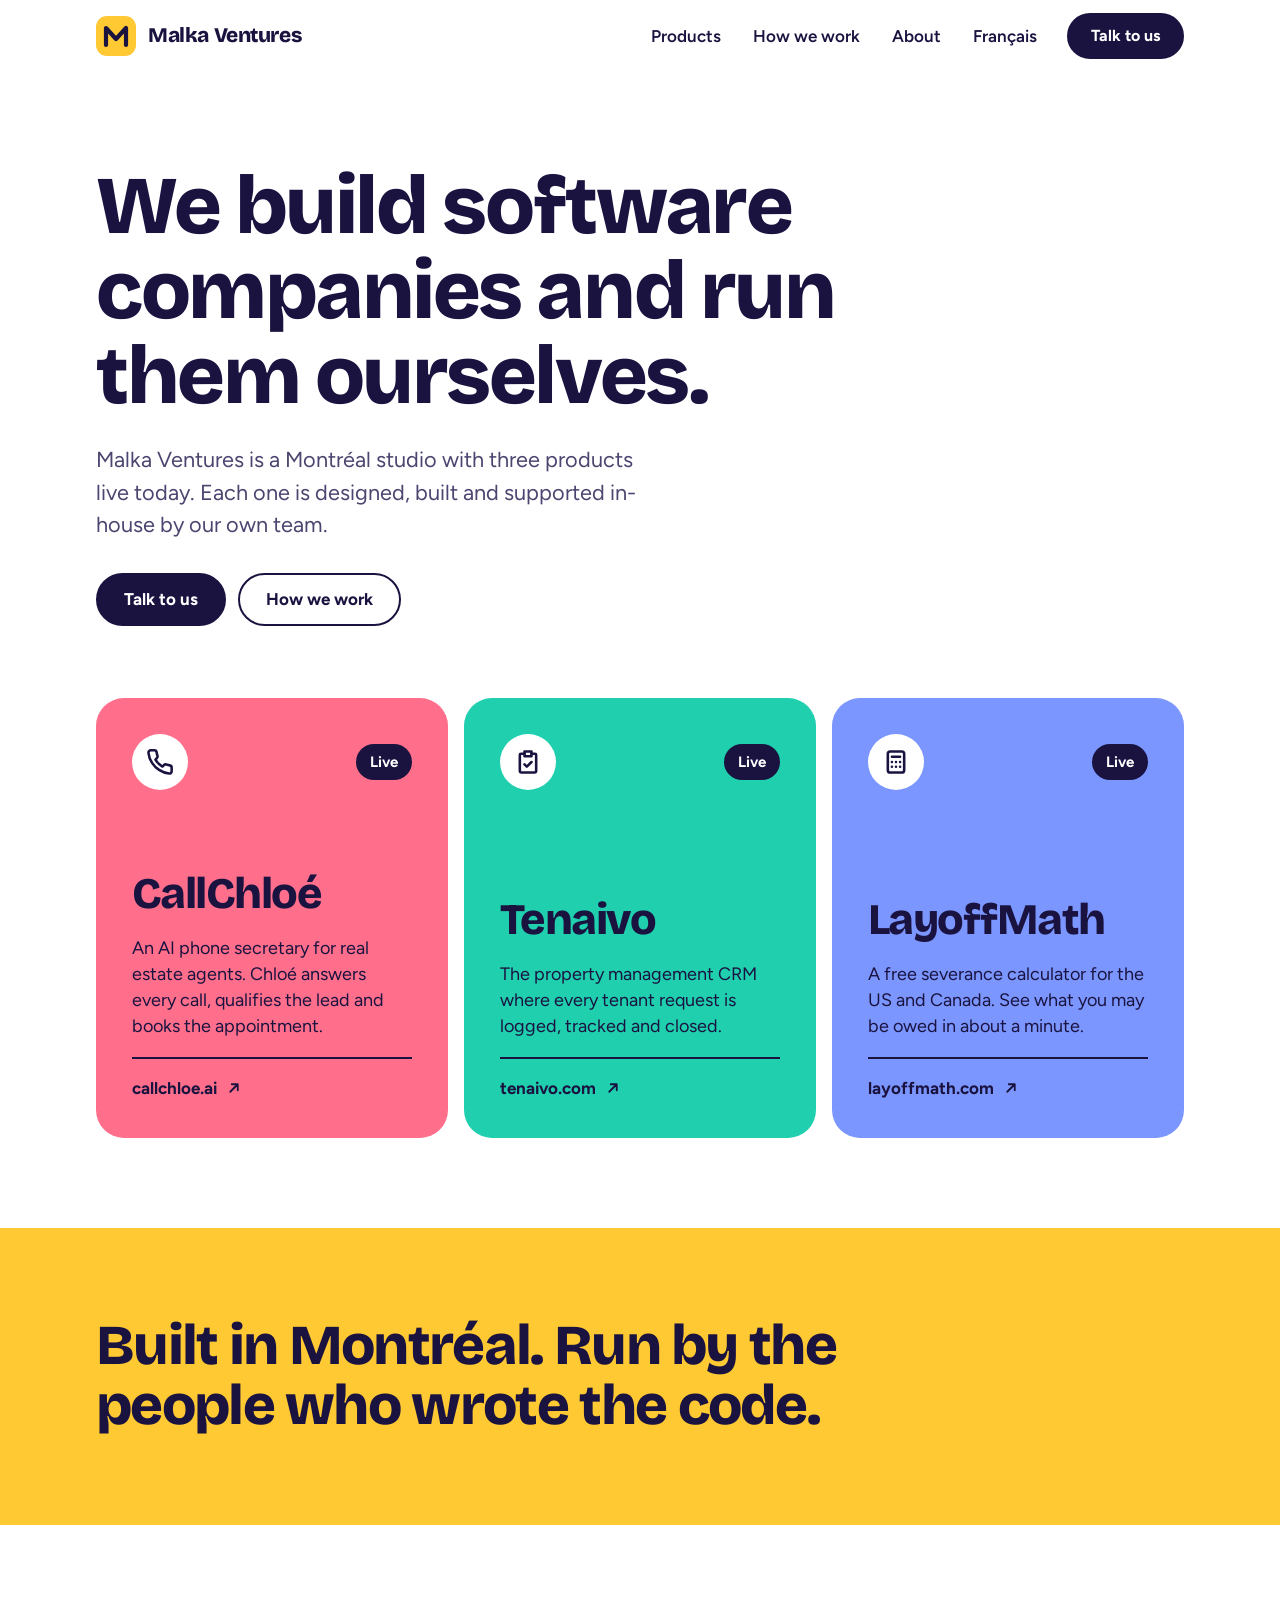
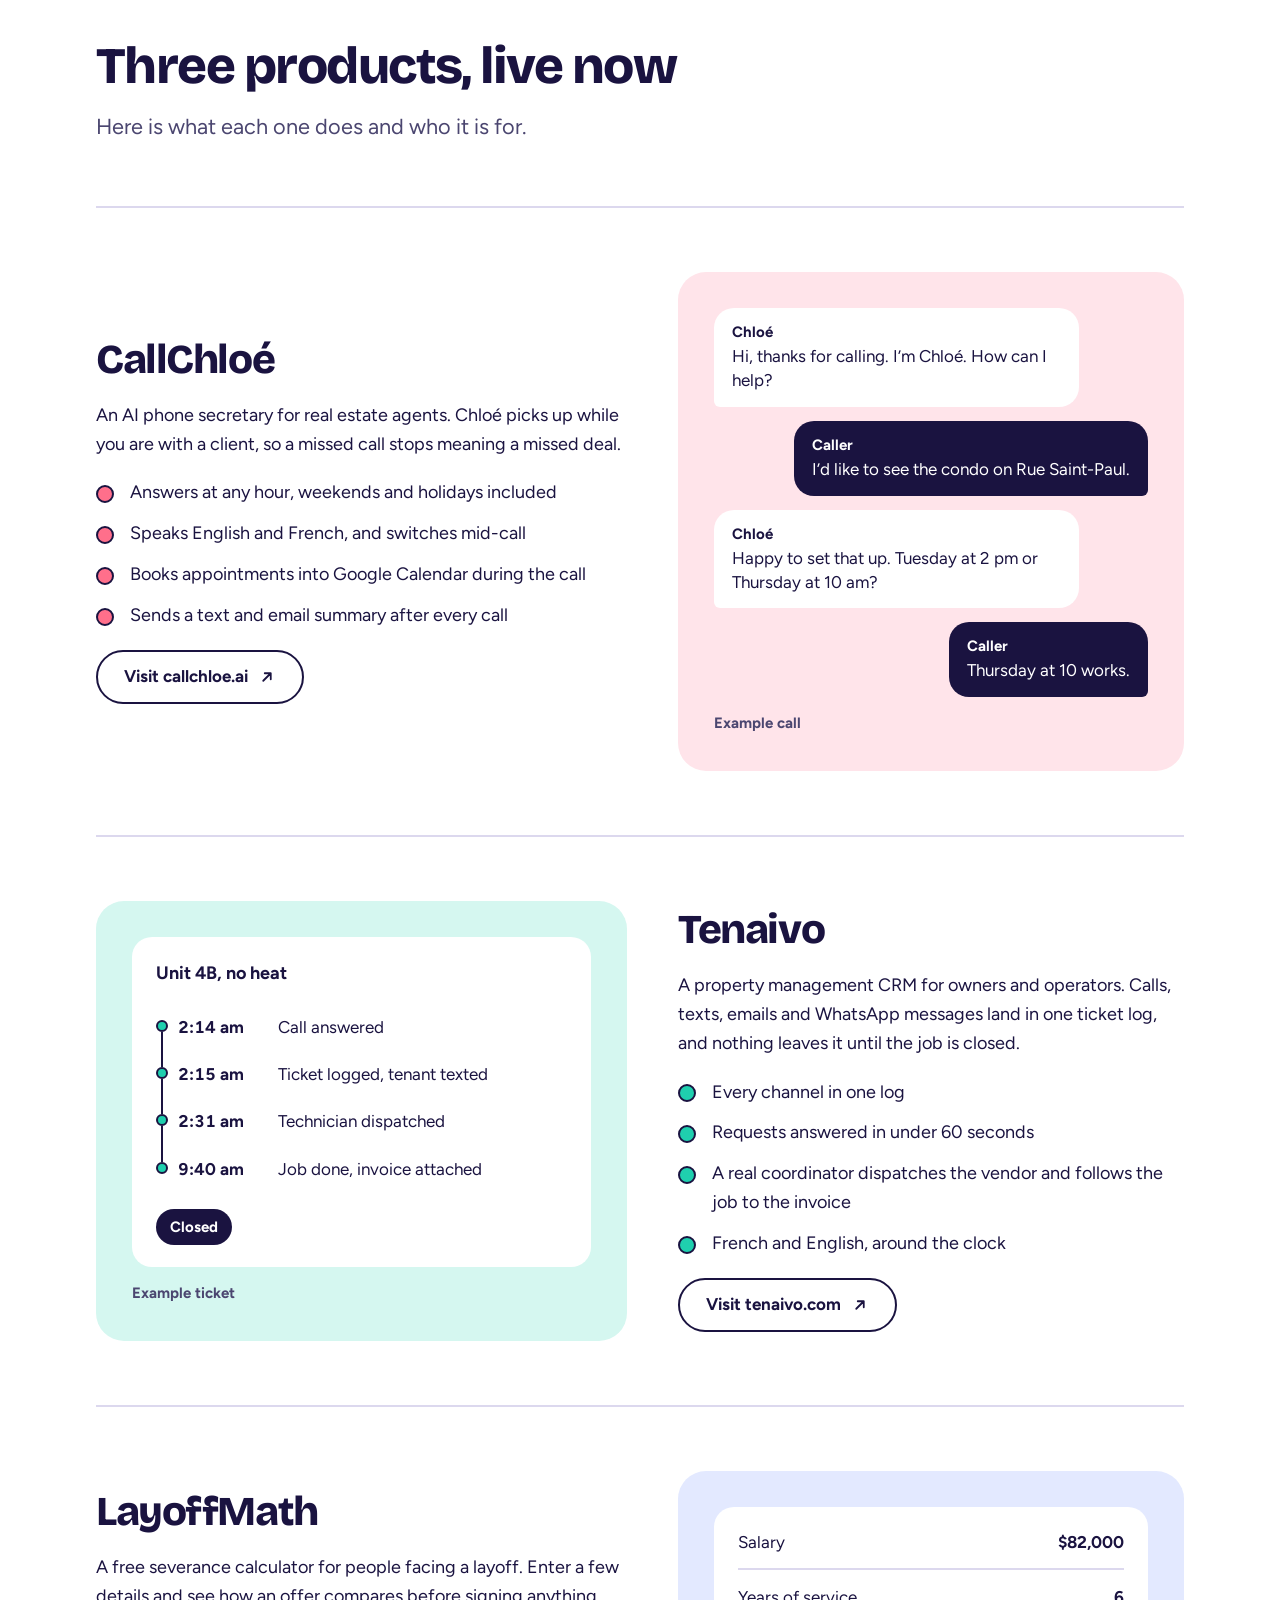
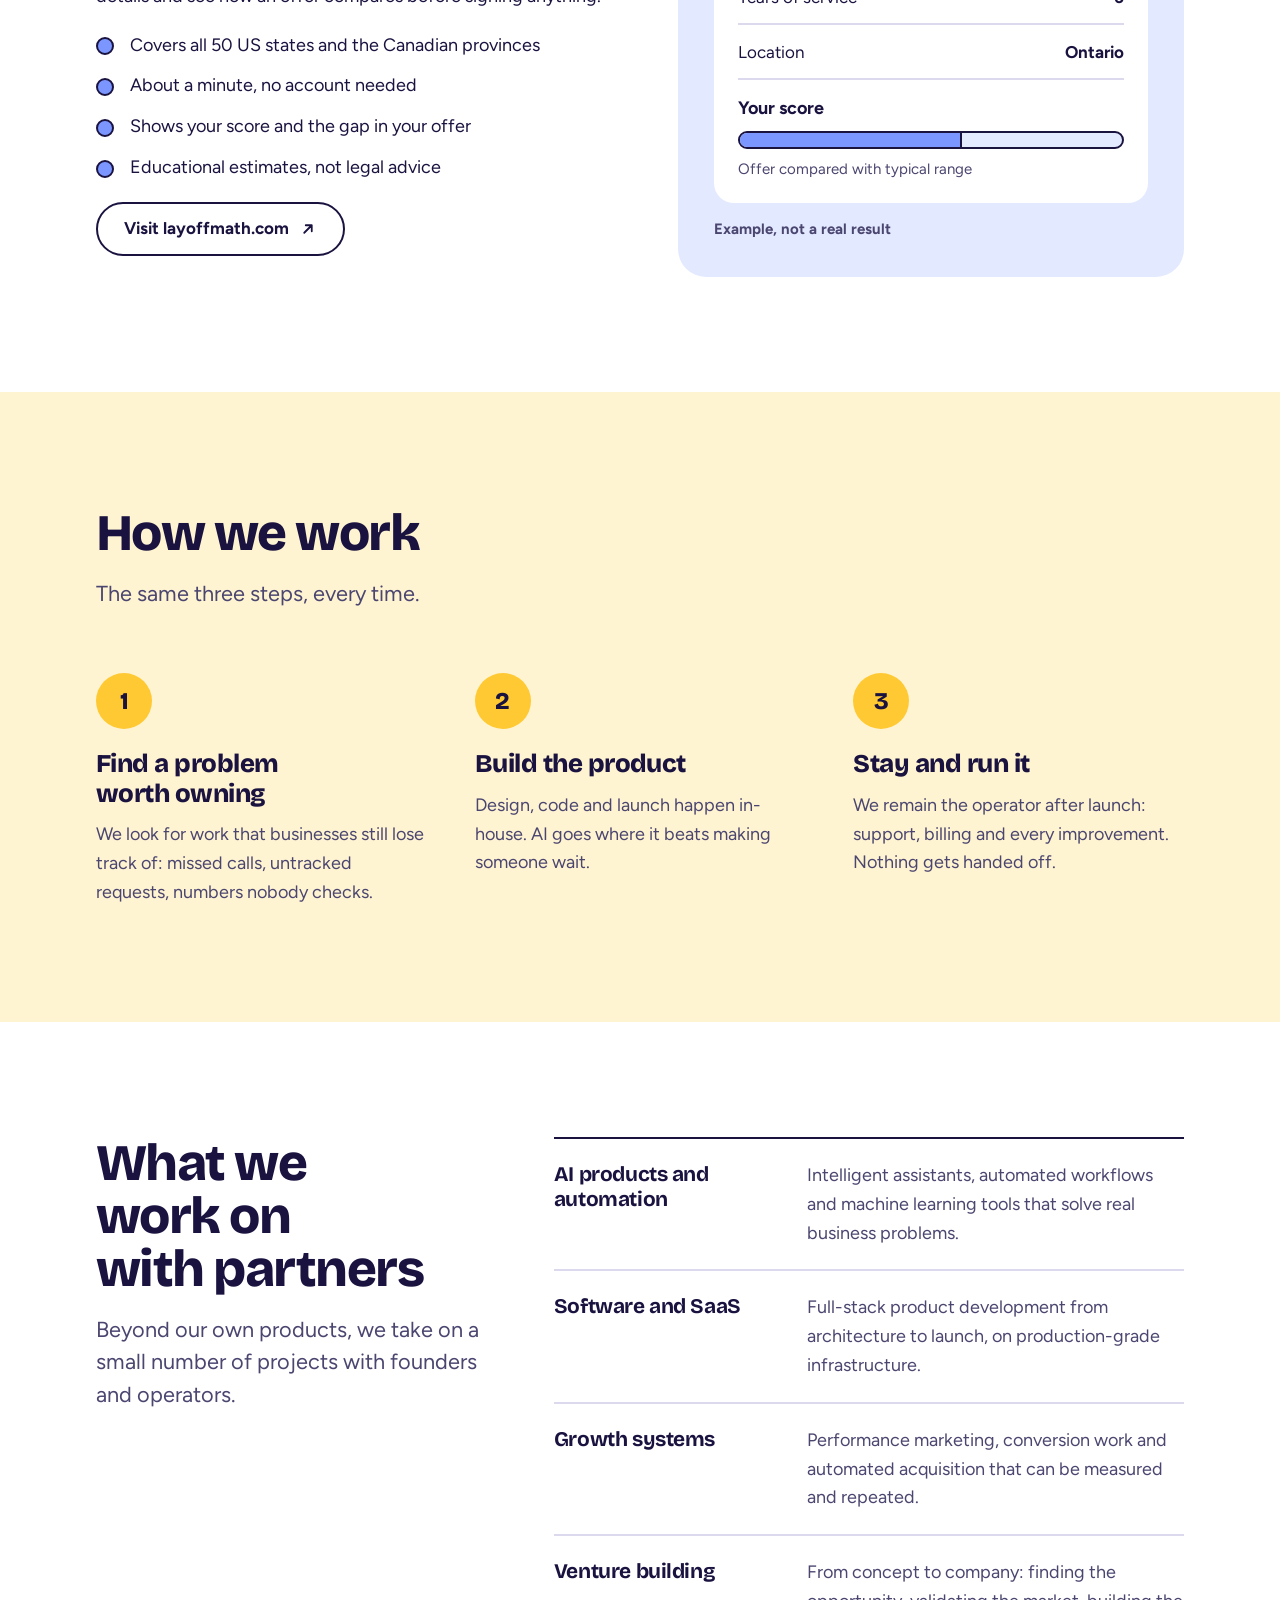
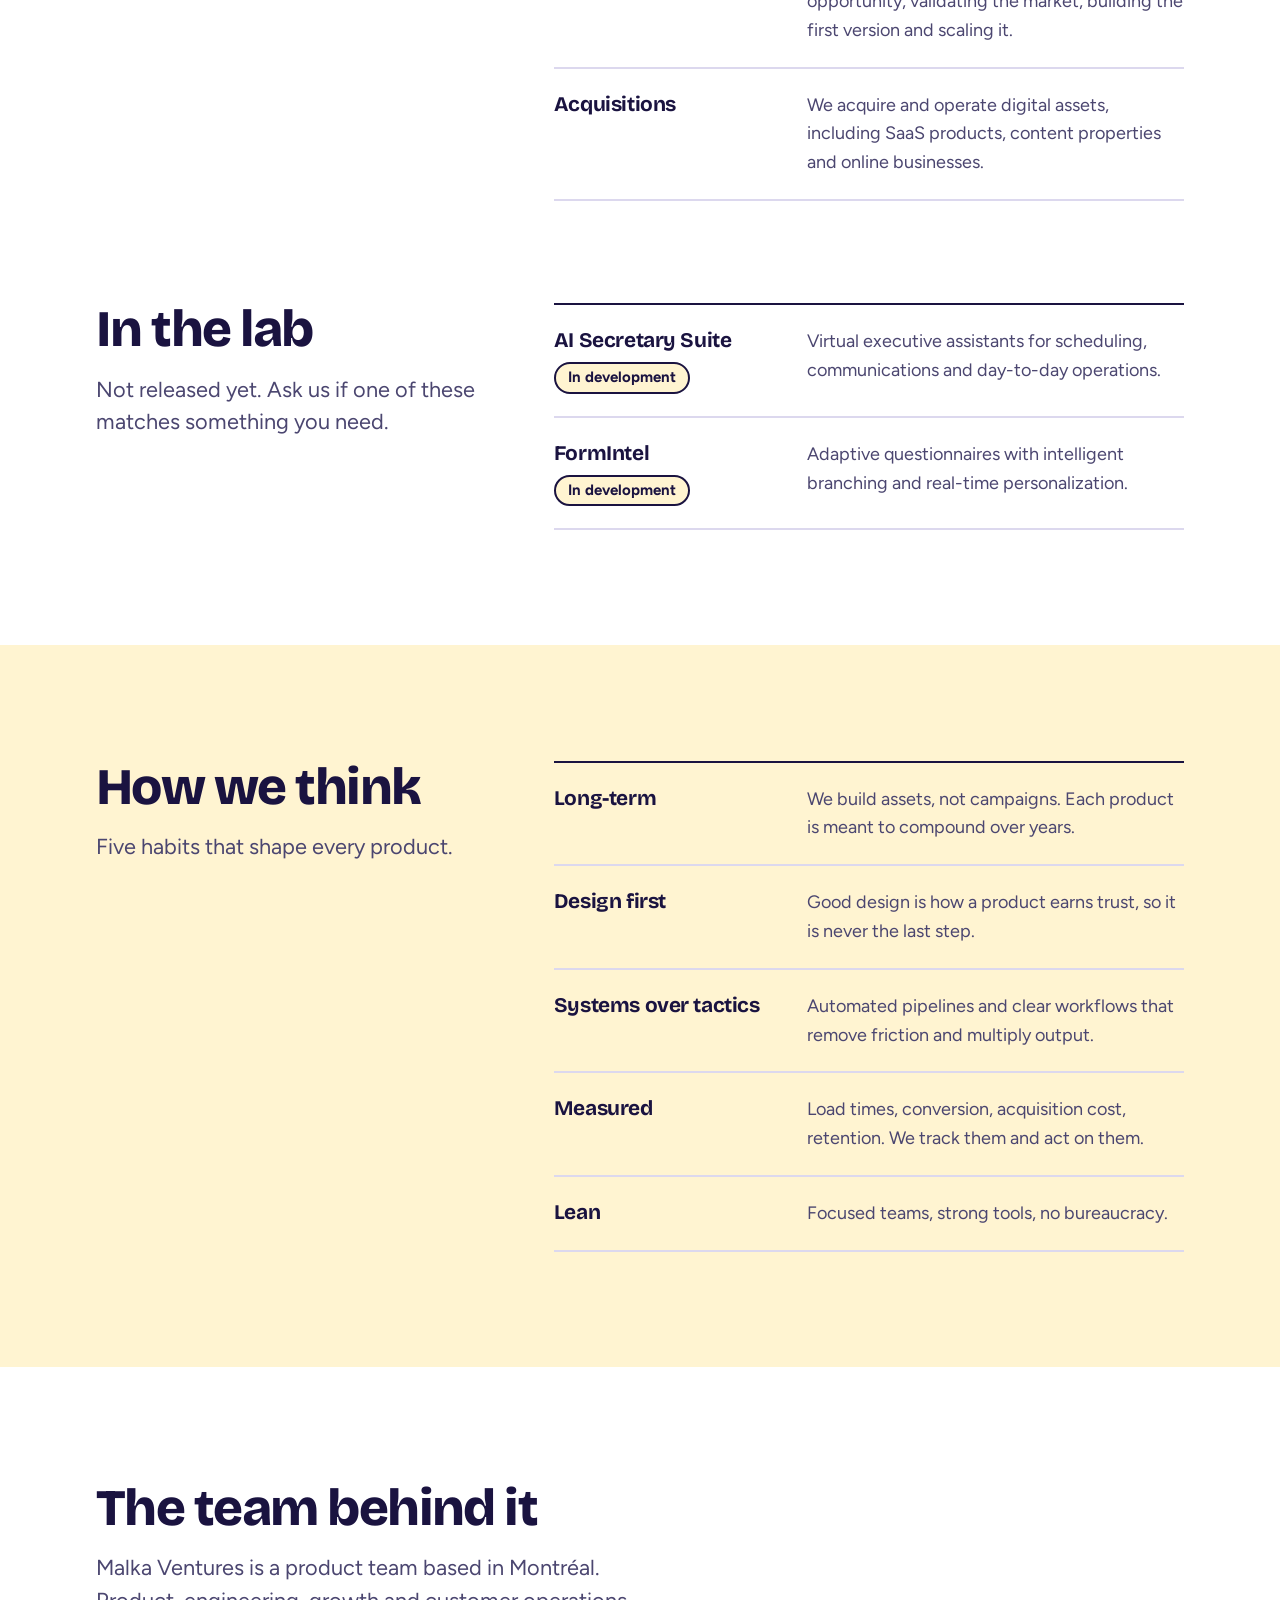
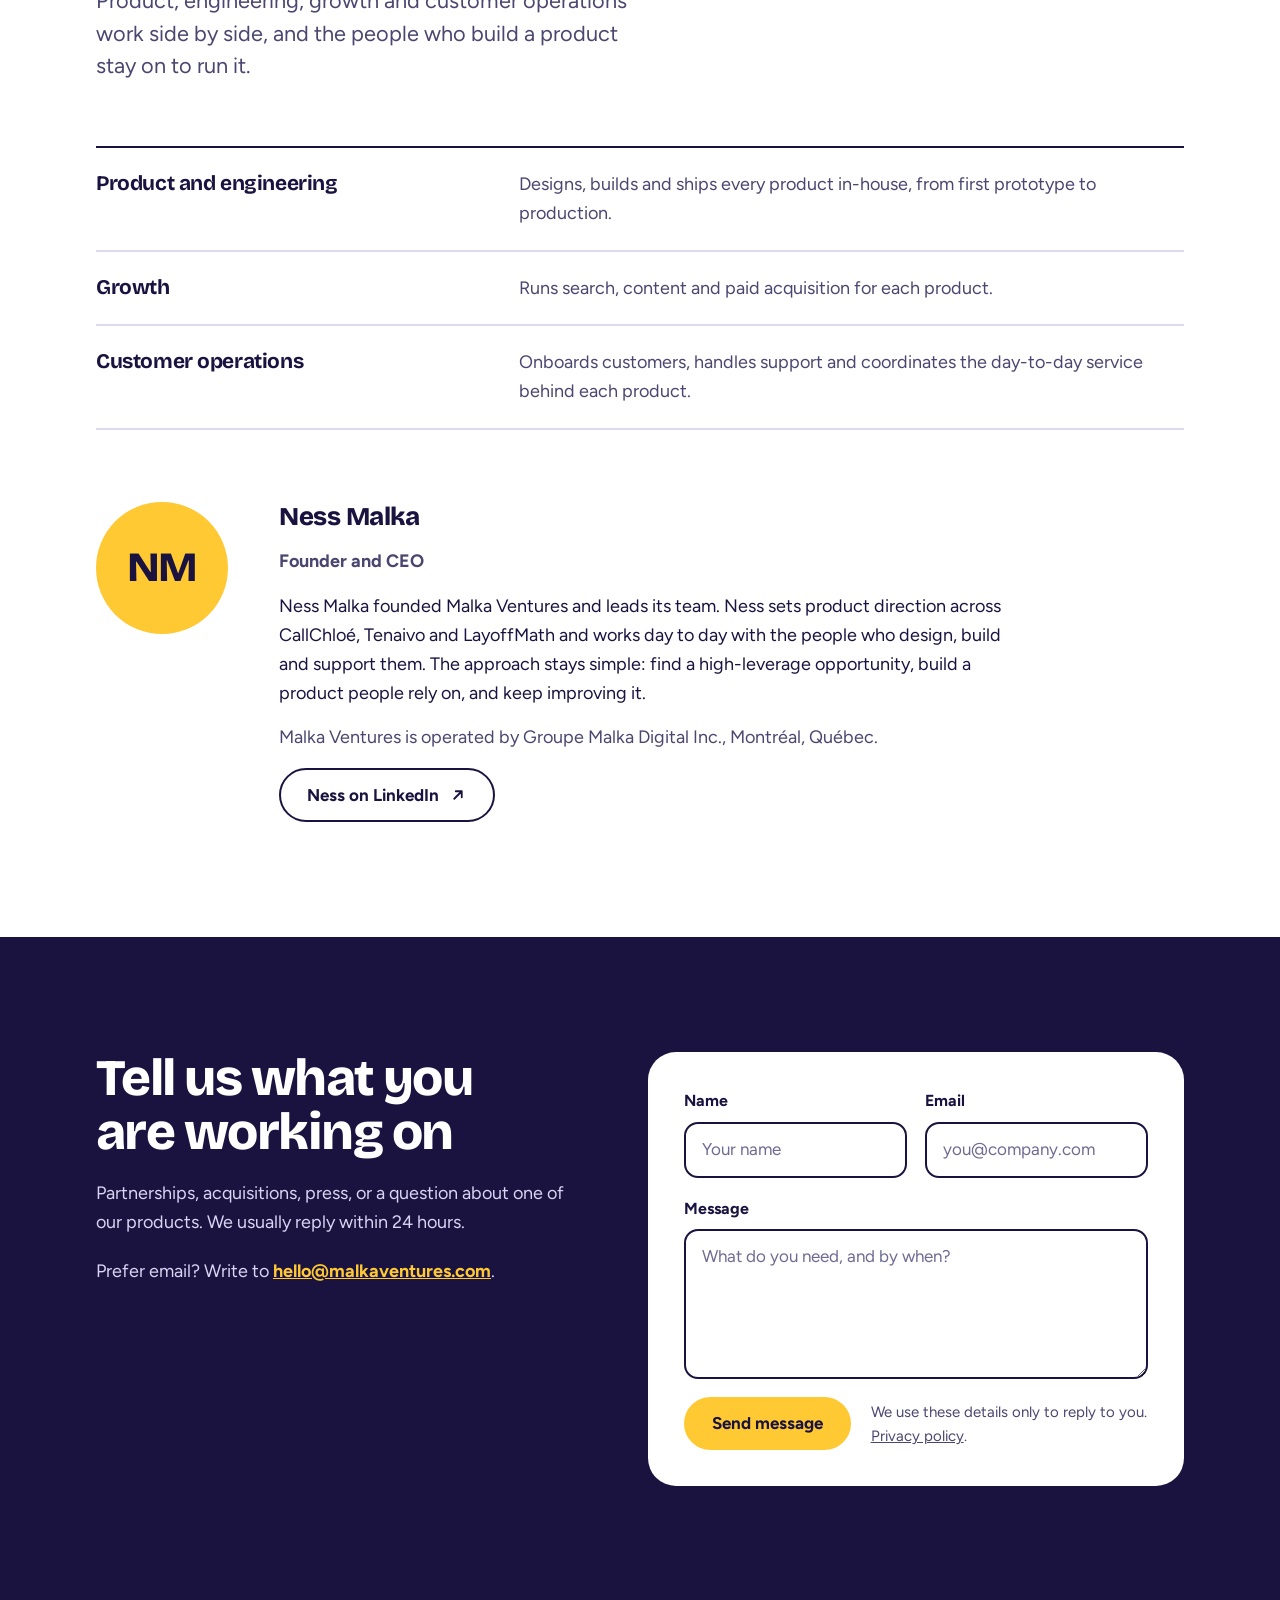
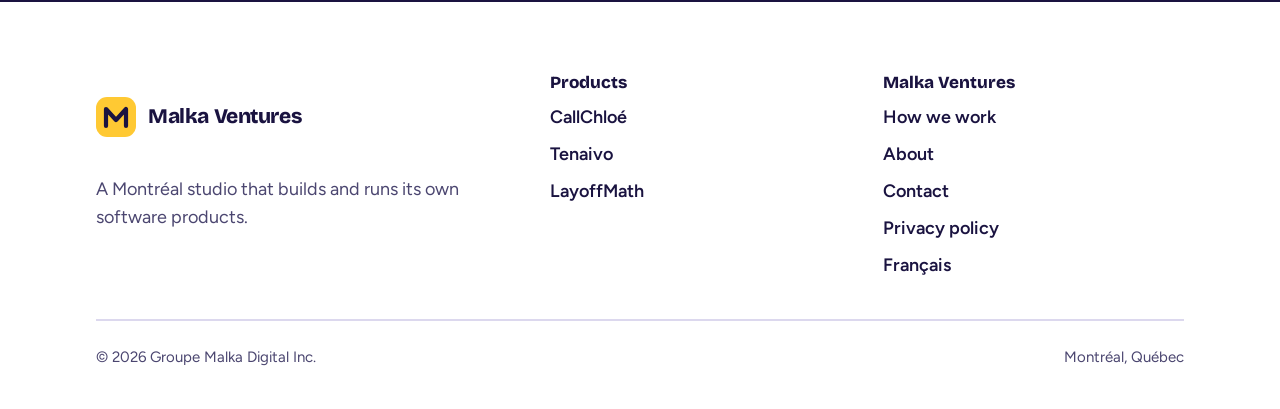
==== commit 9beee59c: "About section: present the team, not only the founder - Section retitled "The team behind it" with a" ====
--- a/index.html
+++ b/index.html
@@ -57,7 +57,7 @@
   "founder": {
     "@type": "Person",
     "name": "Ness Malka",
-    "jobTitle": "Founder and operator",
+    "jobTitle": "Founder and CEO",
     "sameAs": [
       "https://www.linkedin.com/in/nessim-malka-2589b8323/"
     ]
@@ -161,7 +161,7 @@
   <div class="wrap">
     <div class="hero-head">
       <h1 id="hero-h">We build software companies and run them ourselves.</h1>
-      <p class="lede">Malka Ventures is a Montréal studio with three products live today. Each one is designed, built and supported by the same small team.</p>
+      <p class="lede">Malka Ventures is a Montréal studio with three products live today. Each one is designed, built and supported in-house by our own team.</p>
       <div class="hero-actions">
         <a class="btn btn-ink" href="#contact">Talk to us</a>
         <a class="btn btn-line" href="#process">How we work</a>
@@ -330,20 +330,28 @@
       <div class="row"><dt>Design first</dt><dd>Good design is how a product earns trust, so it is never the last step.</dd></div>
       <div class="row"><dt>Systems over tactics</dt><dd>Automated pipelines and clear workflows that remove friction and multiply output.</dd></div>
       <div class="row"><dt>Measured</dt><dd>Load times, conversion, acquisition cost, retention. We track them and act on them.</dd></div>
-      <div class="row"><dt>Lean</dt><dd>Small team, strong tools, no bureaucracy.</dd></div>
+      <div class="row"><dt>Lean</dt><dd>Focused teams, strong tools, no bureaucracy.</dd></div>
     </dl>
   </div>
 </section>
 
 <section class="section" id="about" aria-labelledby="about-h">
   <div class="wrap">
-    <div class="section-head"><h2 id="about-h">Who is behind it</h2></div>
+    <div class="section-head">
+      <h2 id="about-h">The team behind it</h2>
+      <p class="lede">Malka Ventures is a product team based in Montréal. Product, engineering, growth and customer operations work side by side, and the people who build a product stay on to run it.</p>
+    </div>
+    <dl class="rows team">
+      <div class="row"><dt>Product and engineering</dt><dd>Designs, builds and ships every product in-house, from first prototype to production.</dd></div>
+      <div class="row"><dt>Growth</dt><dd>Runs search, content and paid acquisition for each product.</dd></div>
+      <div class="row"><dt>Customer operations</dt><dd>Onboards customers, handles support and coordinates the day-to-day service behind each product.</dd></div>
+    </dl>
     <div class="founder">
       <div class="avatar" aria-hidden="true">NM</div>
       <div class="founder-copy">
         <h3>Ness Malka</h3>
-        <p class="role">Founder and operator</p>
-        <p>Ness Malka is a builder and operator working where AI, software and scalable digital business meet. Ness founded Malka Ventures to build and run technology companies with a simple approach: find a high-leverage opportunity, build a product people rely on, and keep improving it.</p>
+        <p class="role">Founder and CEO</p>
+        <p>Ness Malka founded Malka Ventures and leads its team. Ness sets product direction across CallChloé, Tenaivo and LayoffMath and works day to day with the people who design, build and support them. The approach stays simple: find a high-leverage opportunity, build a product people rely on, and keep improving it.</p>
         <p class="muted">Malka Ventures is operated by Groupe Malka Digital Inc., Montréal, Québec.</p>
         <a class="btn btn-line" href="https://www.linkedin.com/in/nessim-malka-2589b8323/" target="_blank" rel="noopener">Ness on LinkedIn <svg viewBox="0 0 24 24" aria-hidden="true" focusable="false" fill="none" stroke="currentColor" stroke-width="2.4" stroke-linecap="round" stroke-linejoin="round"><path d="M7 17 17 7M9 7h8v8"/></svg><span class="sr-only"> (opens in a new tab)</span></a>
       </div>
--- a/assets/styles.css
+++ b/assets/styles.css
@@ -256,6 +256,7 @@
 .lab { margin-top: clamp(56px, 8vw, 104px); }
 
 /* About */
+.team { margin-bottom: clamp(40px, 6vw, 72px); }
 .founder { display: grid; gap: clamp(24px, 4vw, 56px); align-items: start; }
 @media (min-width: 760px) { .founder { grid-template-columns: auto 1fr; } }
 .avatar { width: 132px; height: 132px; border-radius: 50%; background: var(--sun); display: grid; place-items: center; font: 800 2.6rem/1 var(--display); letter-spacing: -0.04em; }
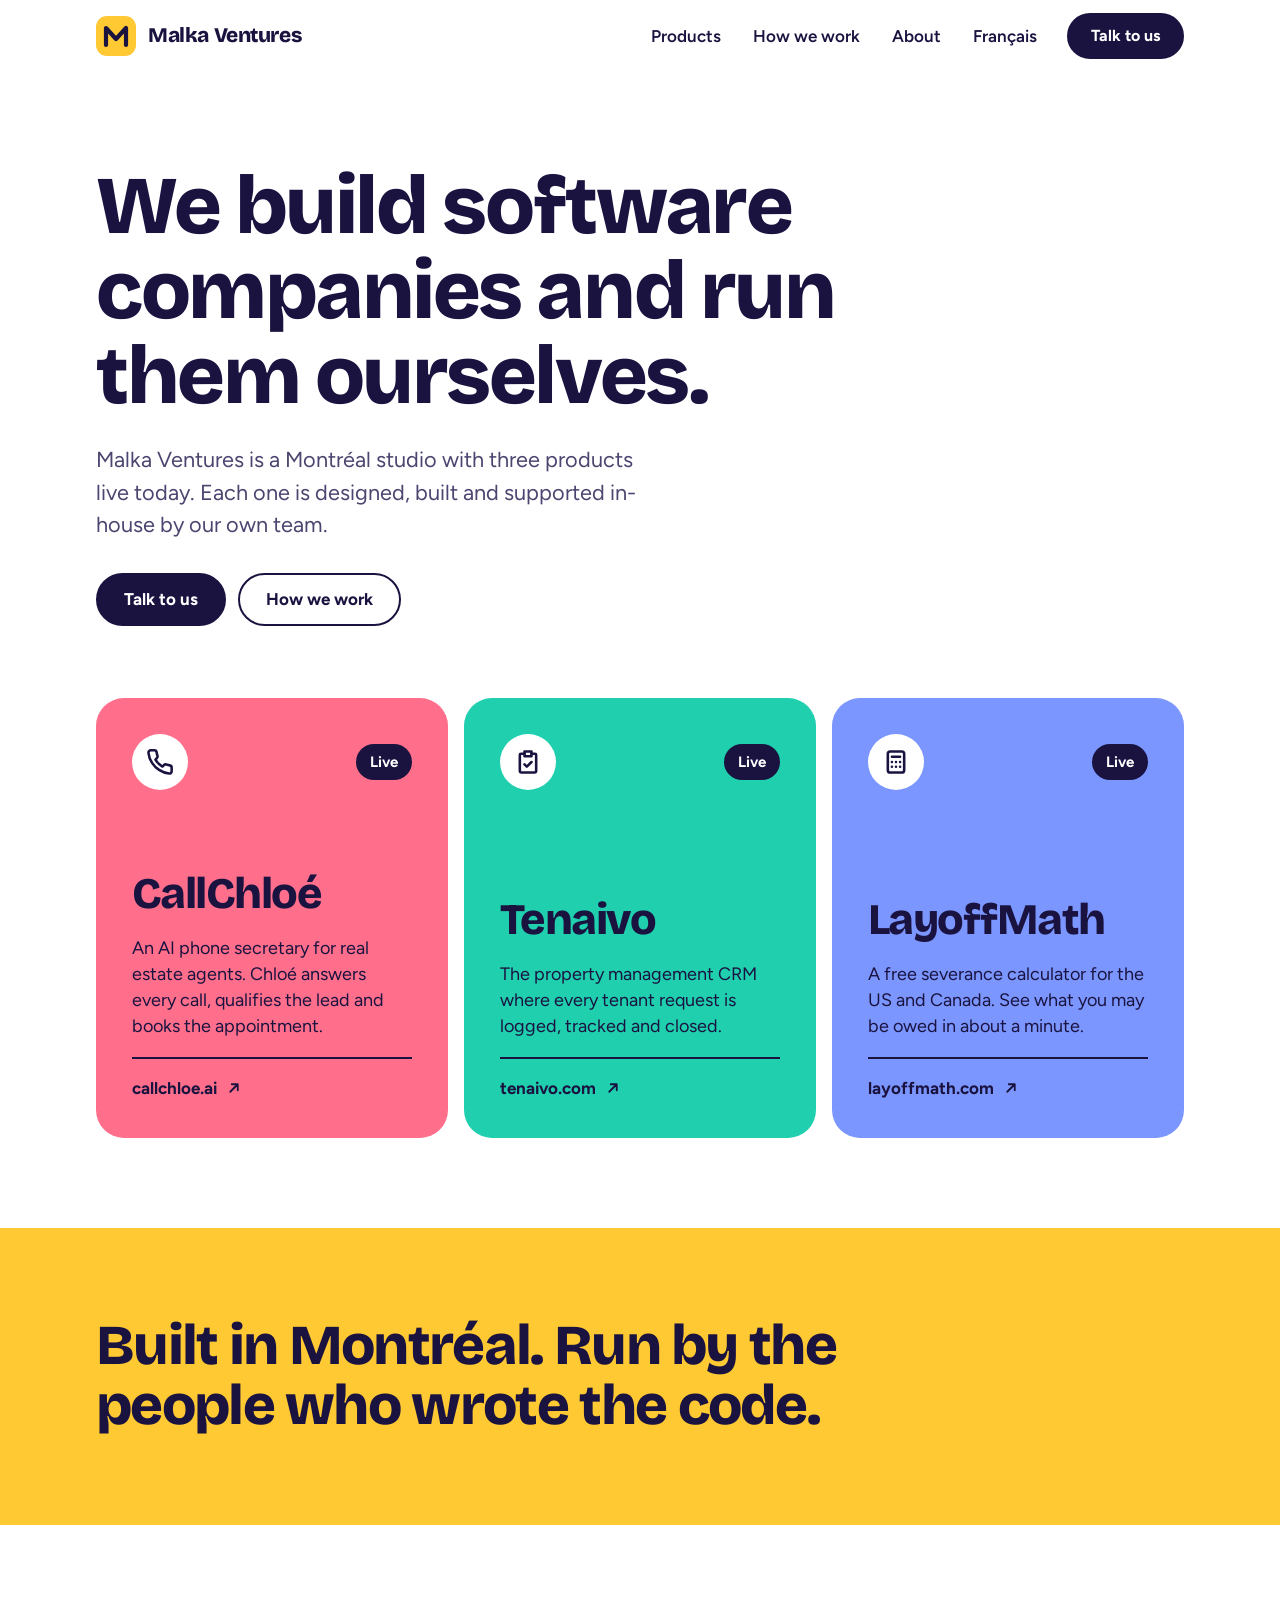
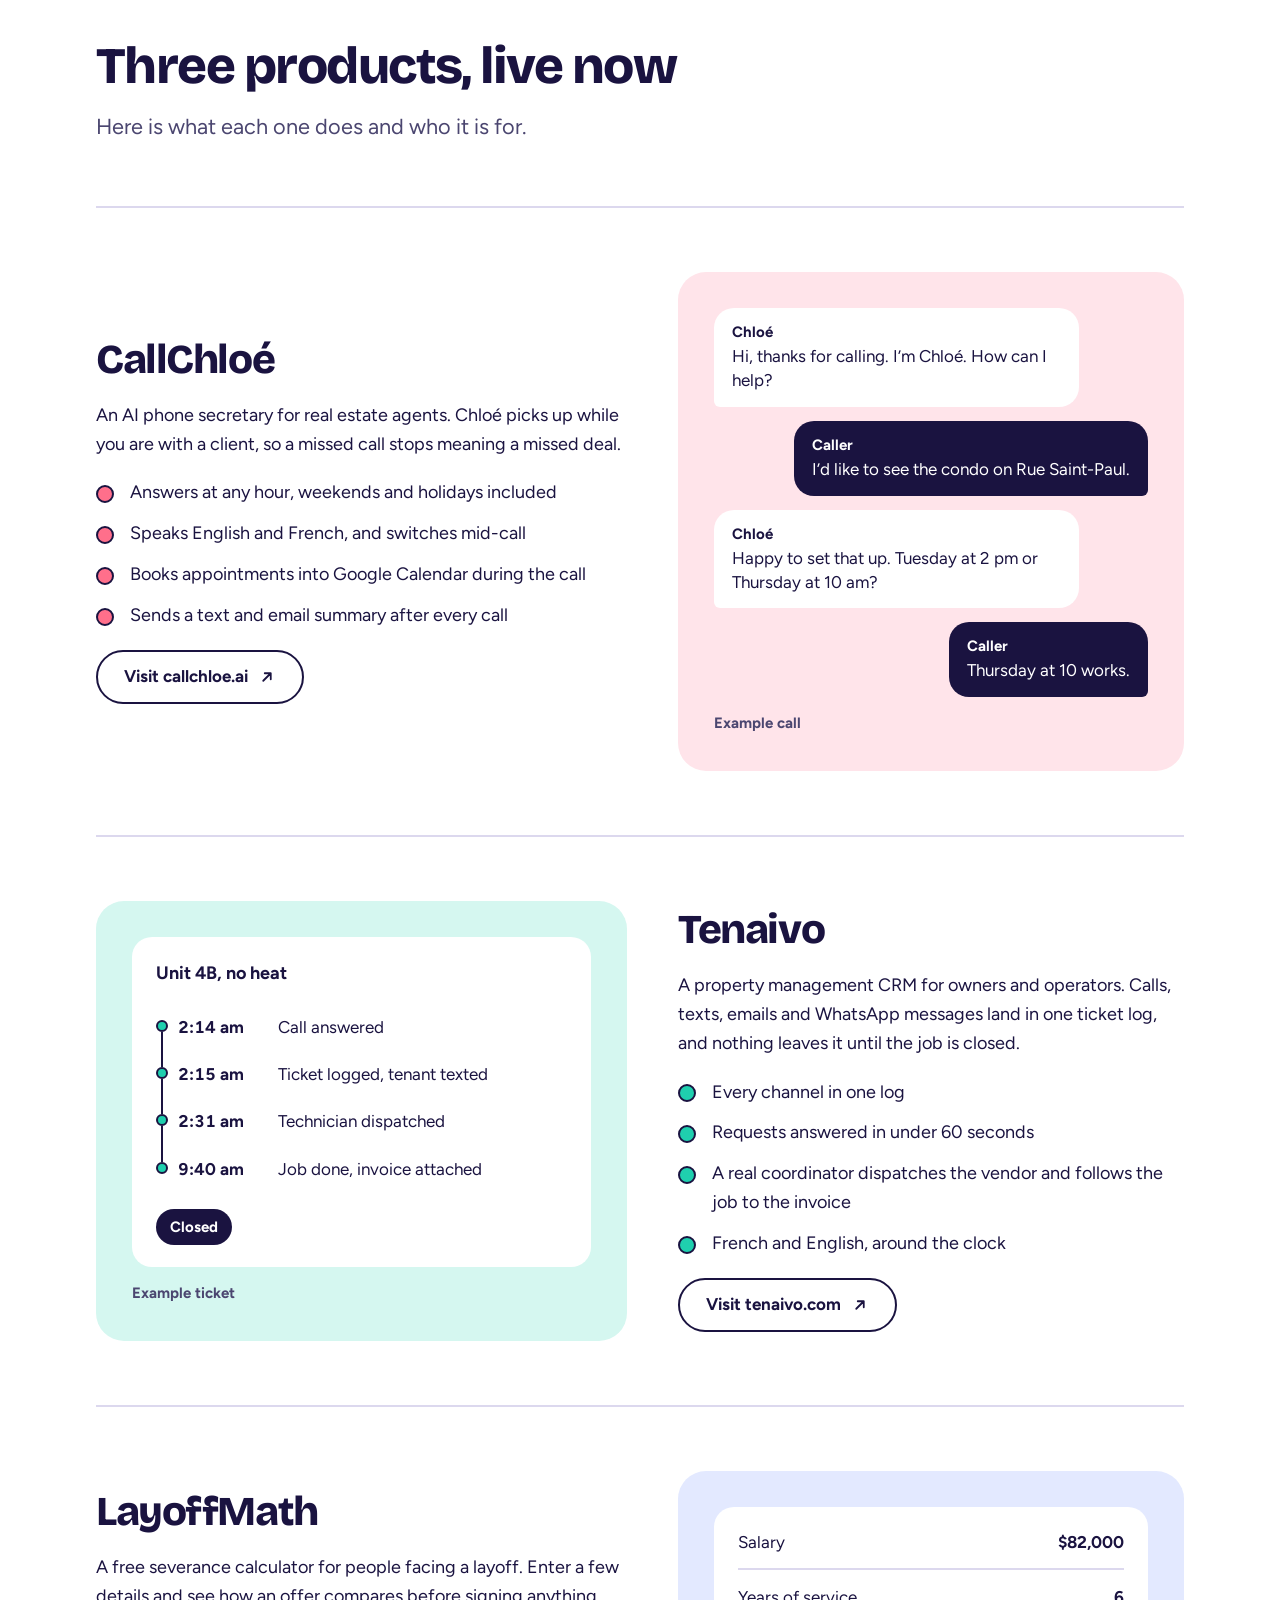
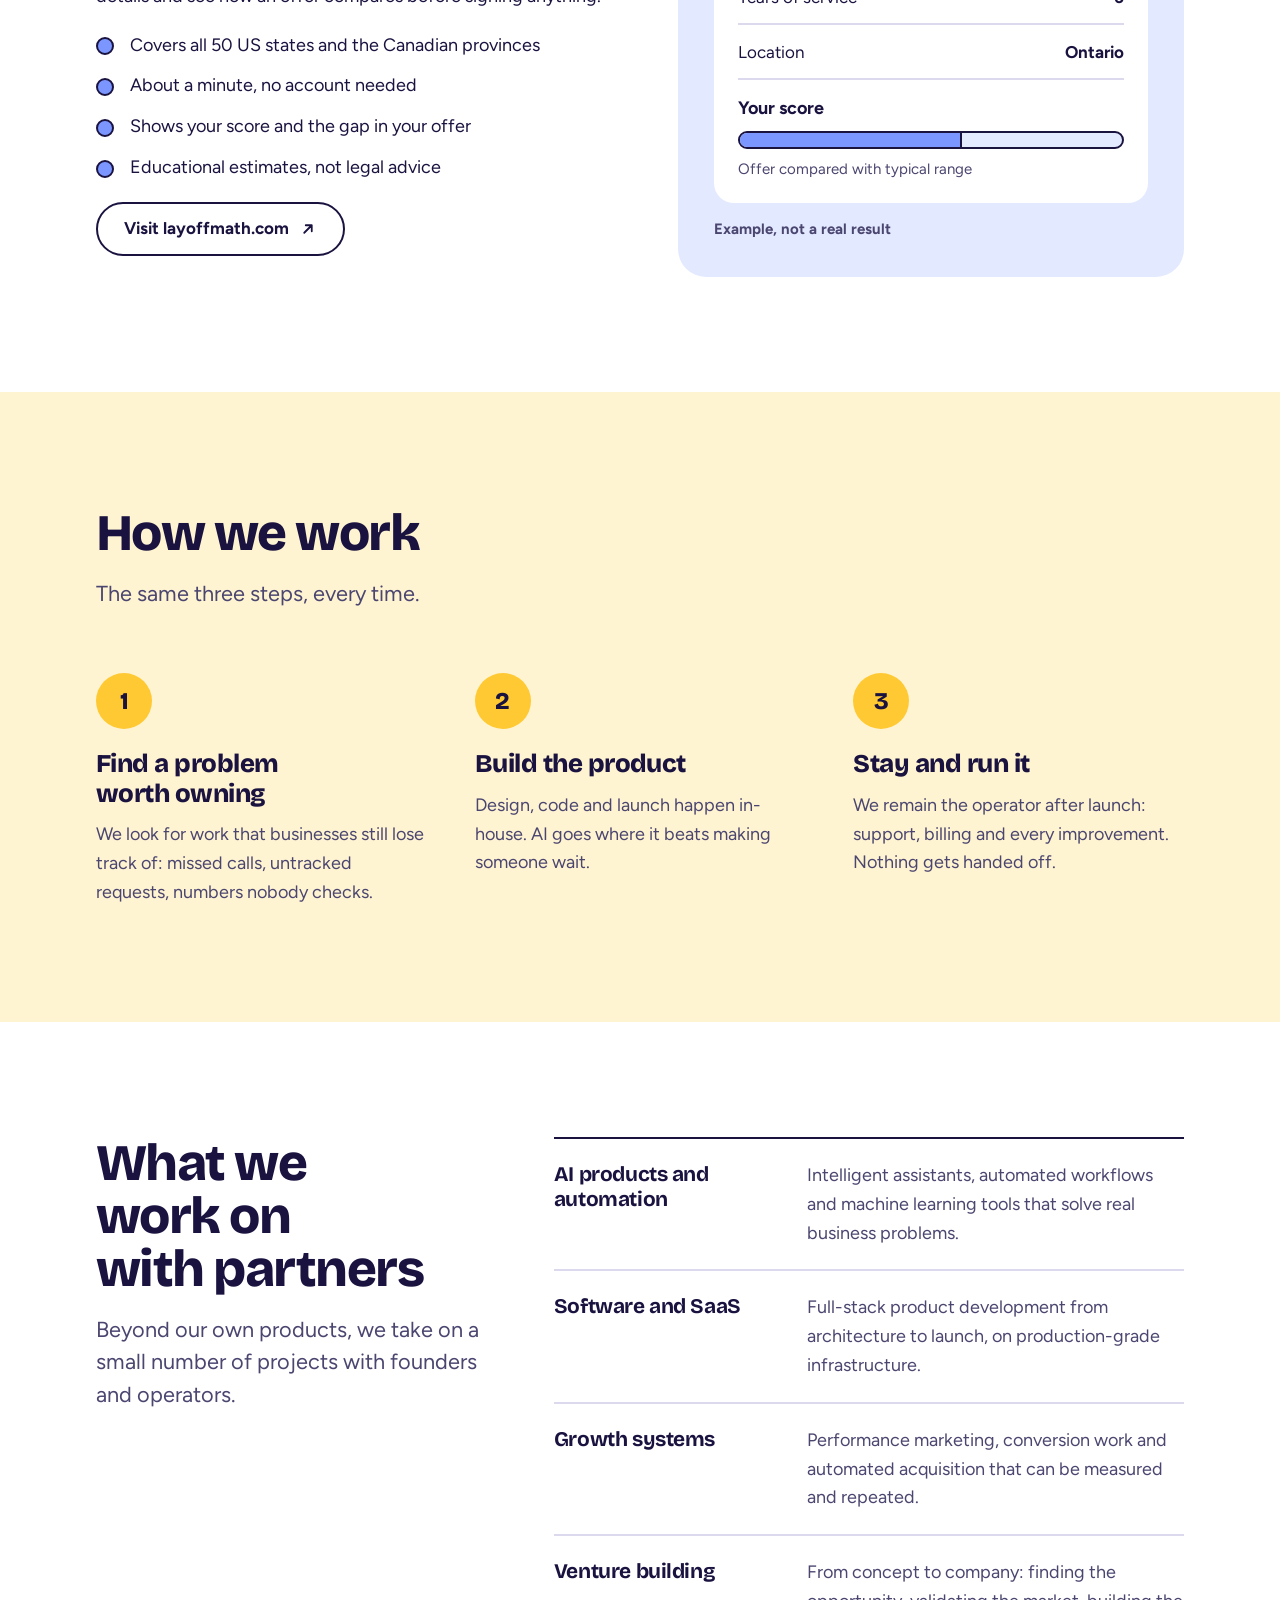
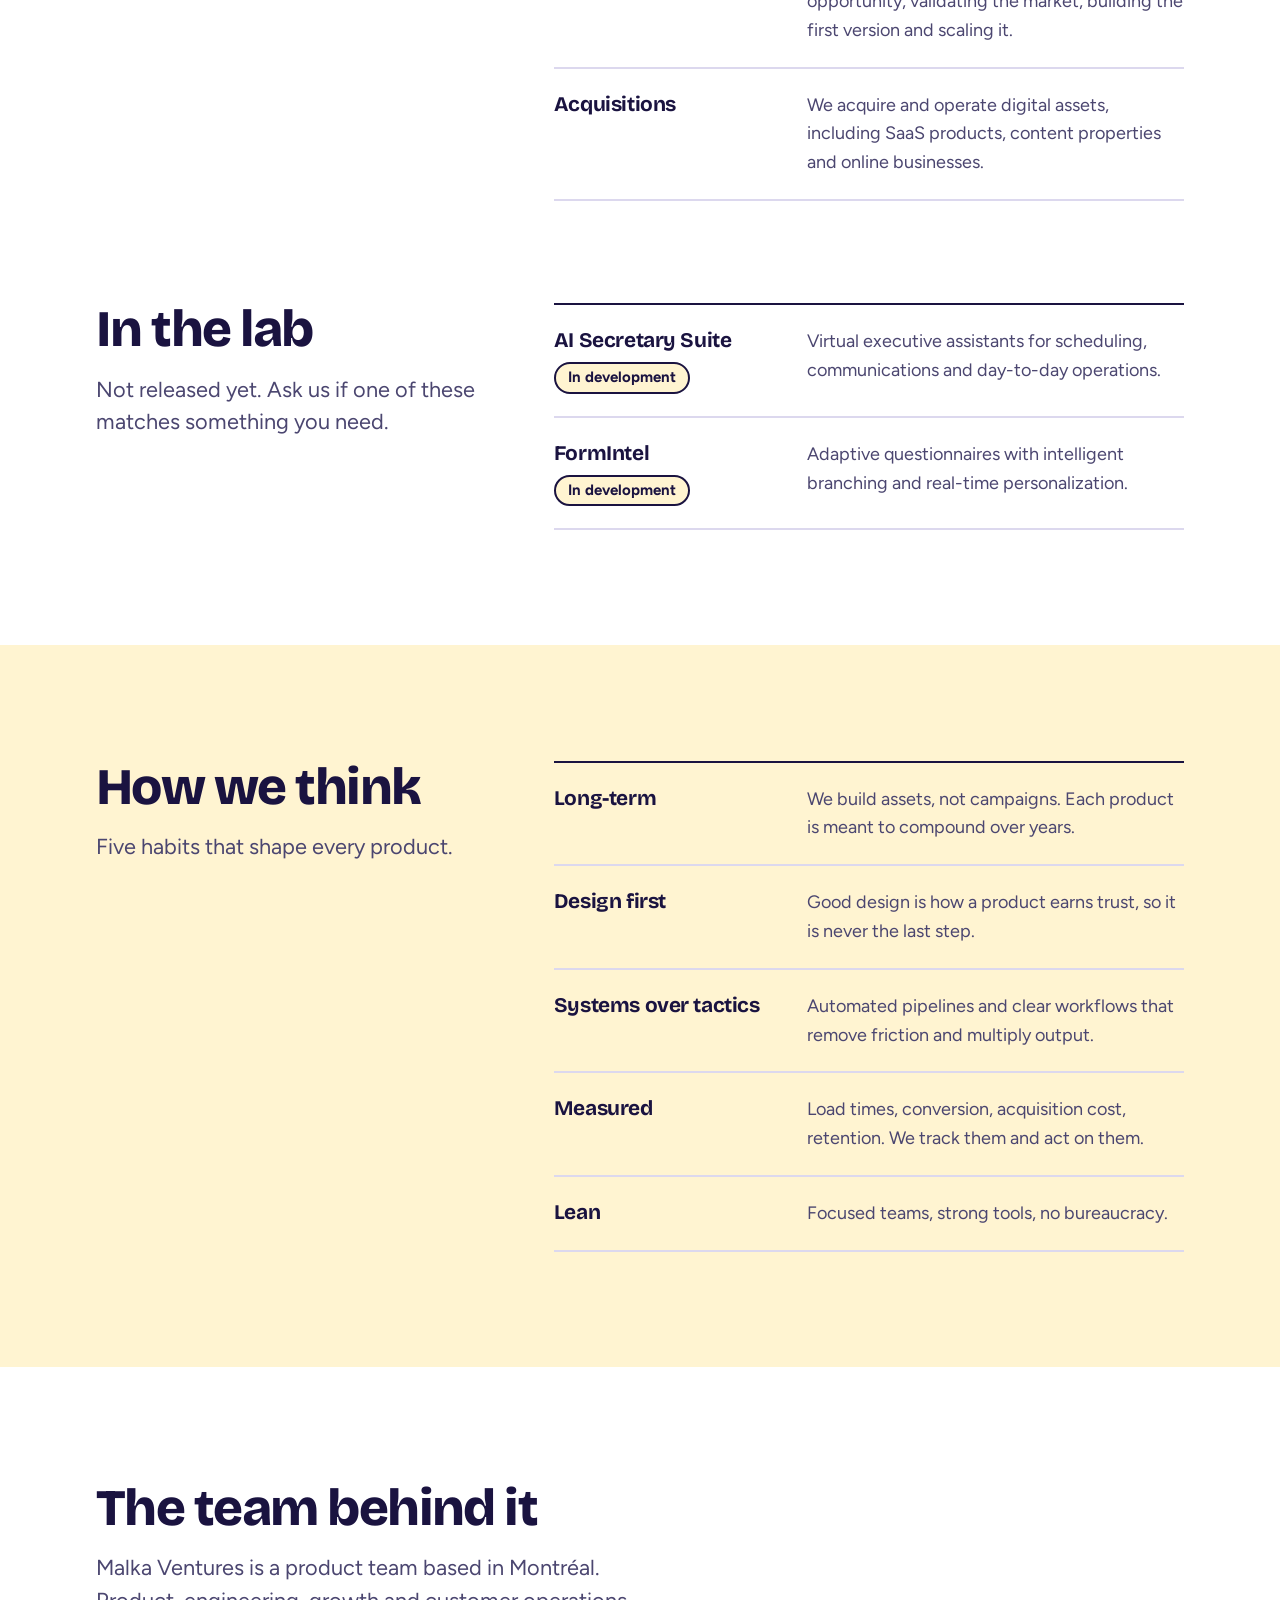
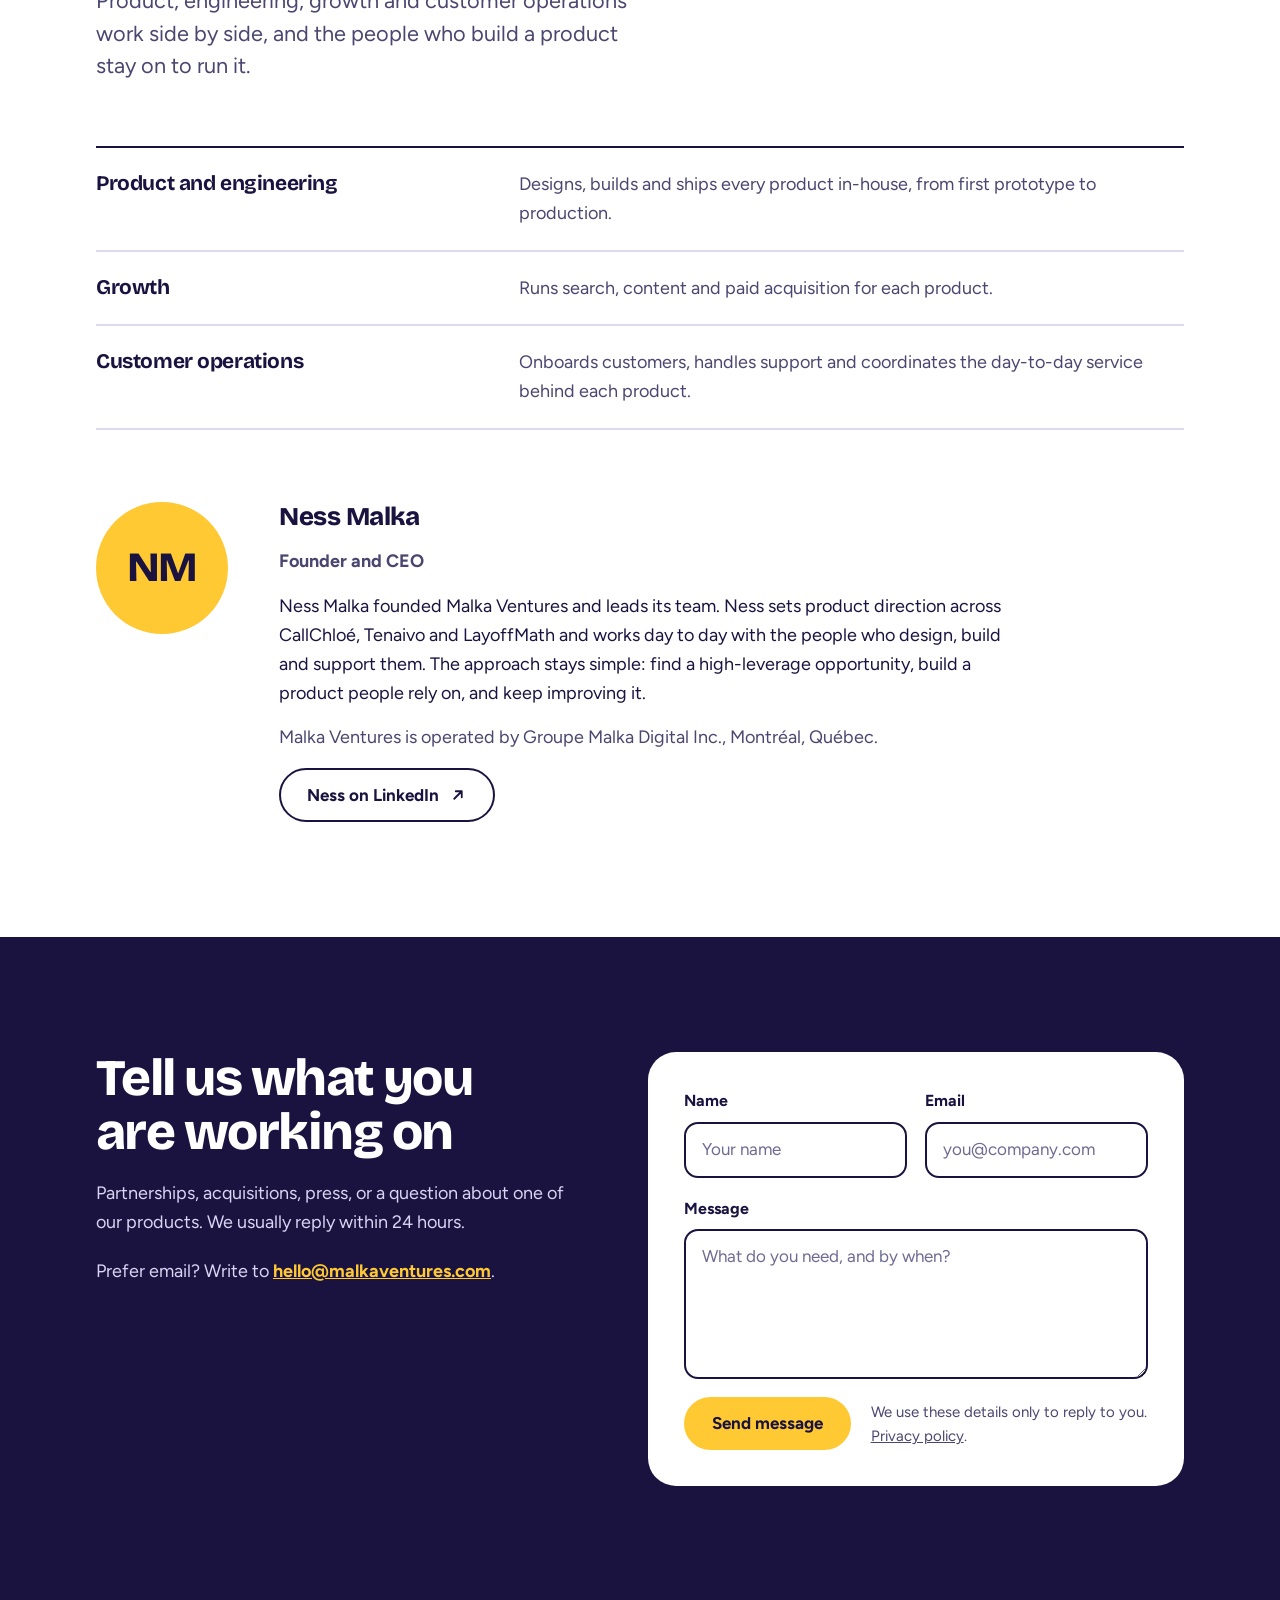
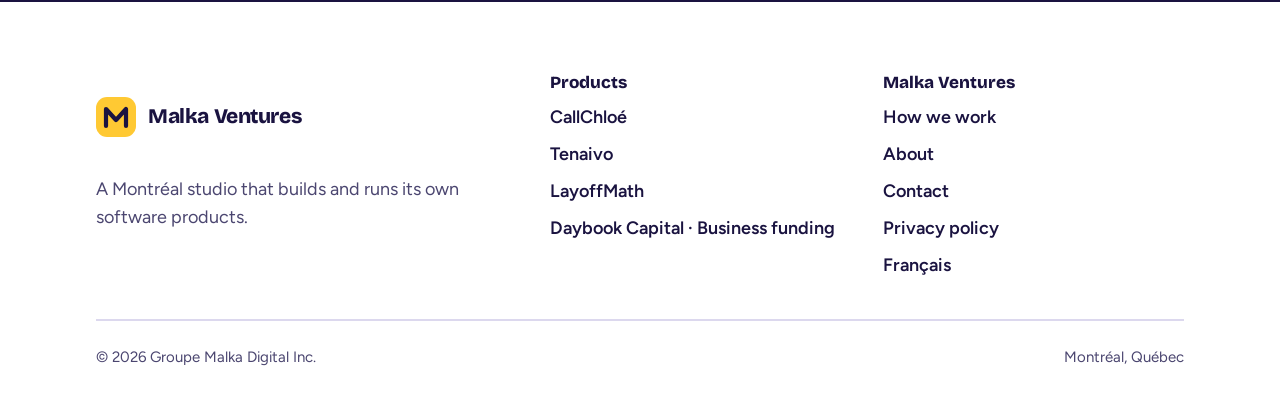
==== commit 0fbc0e0d: "Footer: add Daybook Capital to products (EN/FR) Co-Authored-By: Claude Opus 5.5 <noreply@anthropic.c" ====
--- a/index.html
+++ b/index.html
@@ -400,6 +400,7 @@
           <li><a href="https://callchloe.ai" target="_blank" rel="noopener">CallChloé<span class="sr-only"> (opens in a new tab)</span></a></li>
           <li><a href="https://tenaivo.com" target="_blank" rel="noopener">Tenaivo<span class="sr-only"> (opens in a new tab)</span></a></li>
           <li><a href="https://layoffmath.com" target="_blank" rel="noopener">LayoffMath<span class="sr-only"> (opens in a new tab)</span></a></li>
+          <li><a href="https://www.daybookcapital.com" target="_blank" rel="noopener">Daybook Capital · Business funding<span class="sr-only"> (opens in a new tab)</span></a></li>
         </ul>
       </nav>
       <nav aria-label="Footer">
